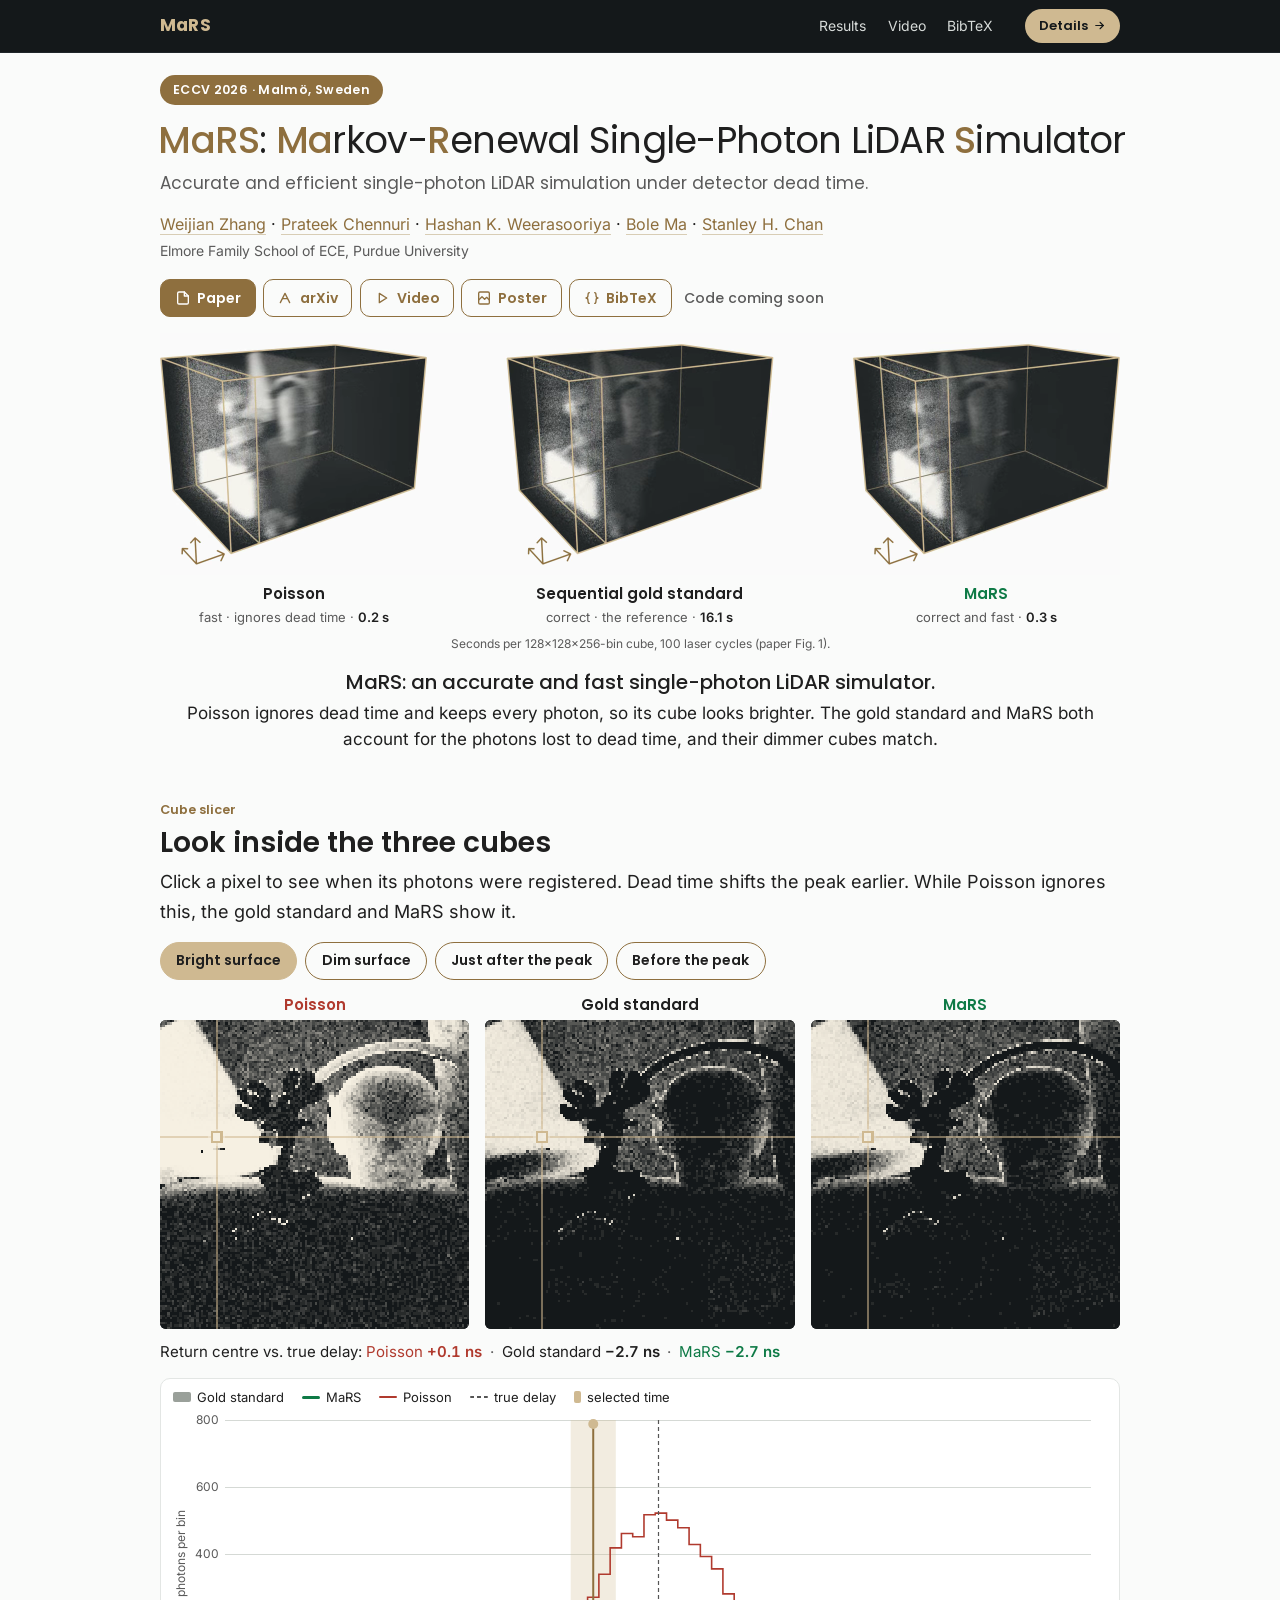
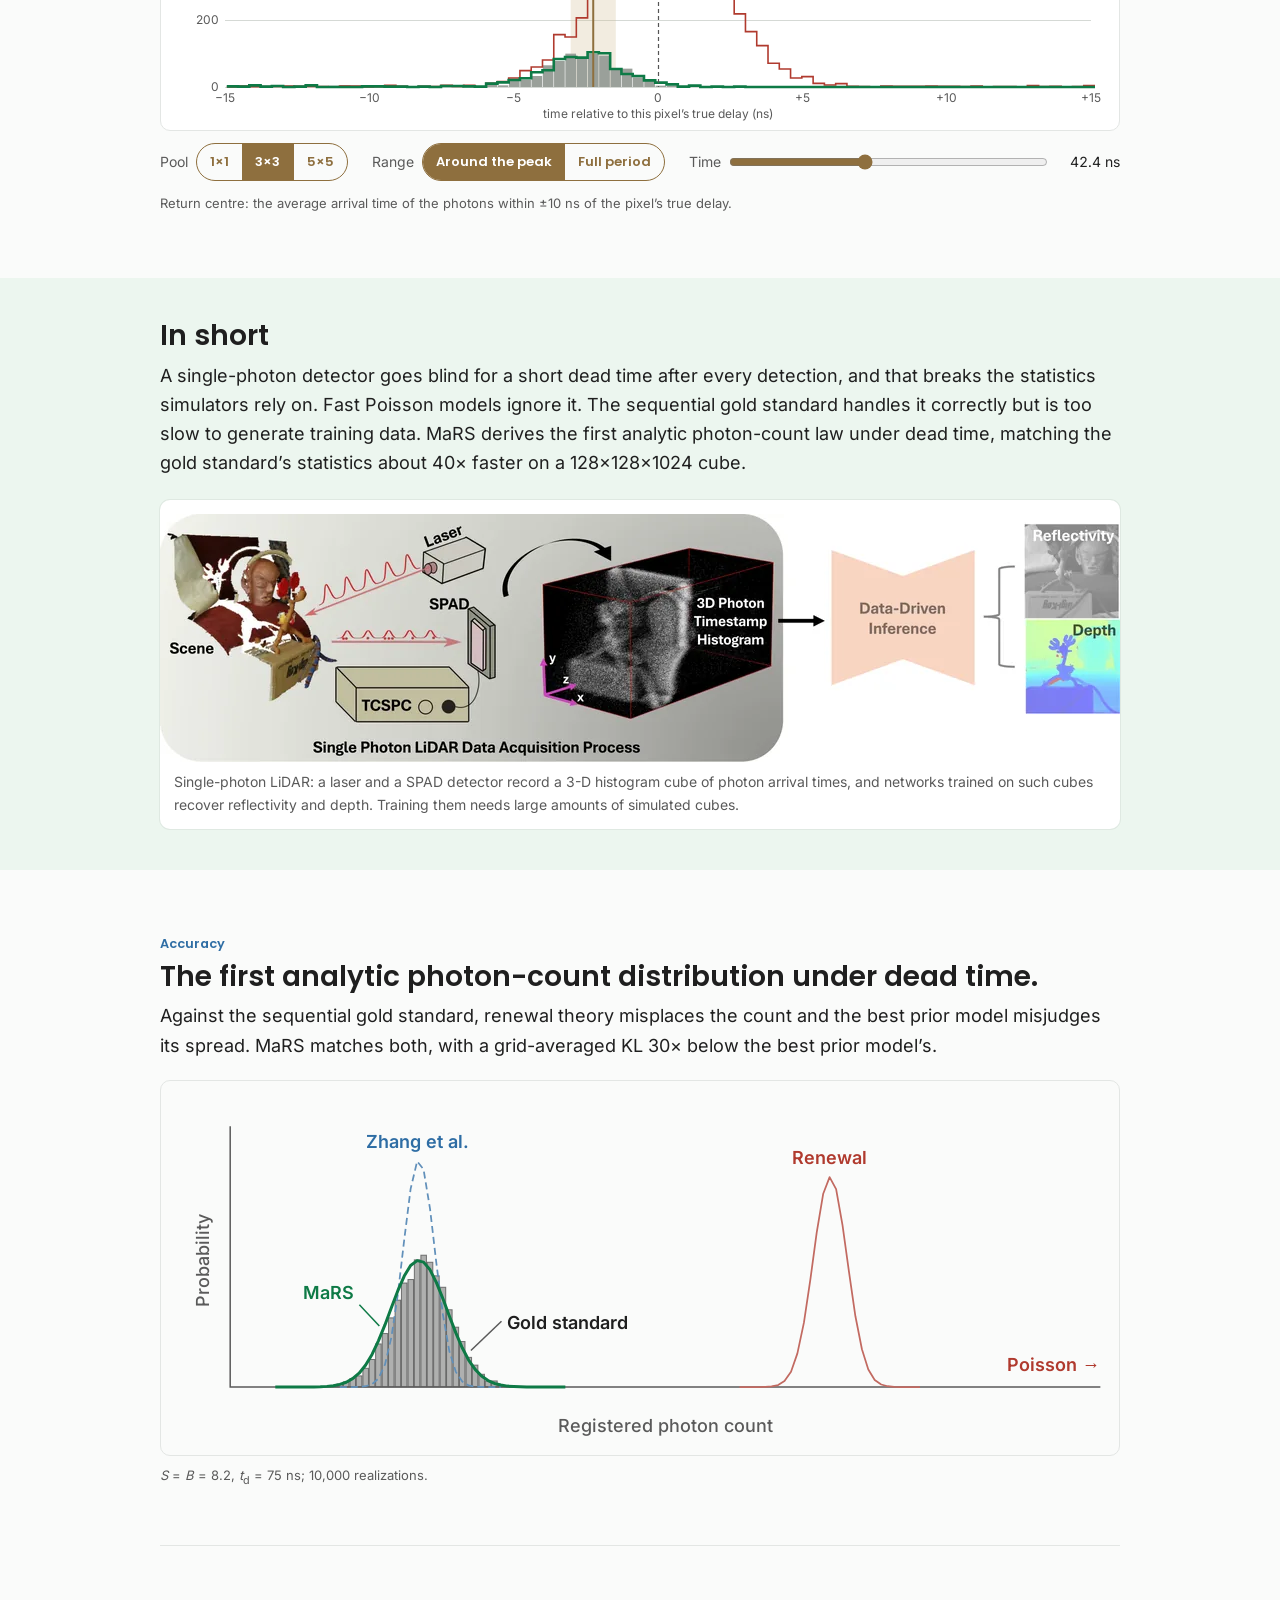
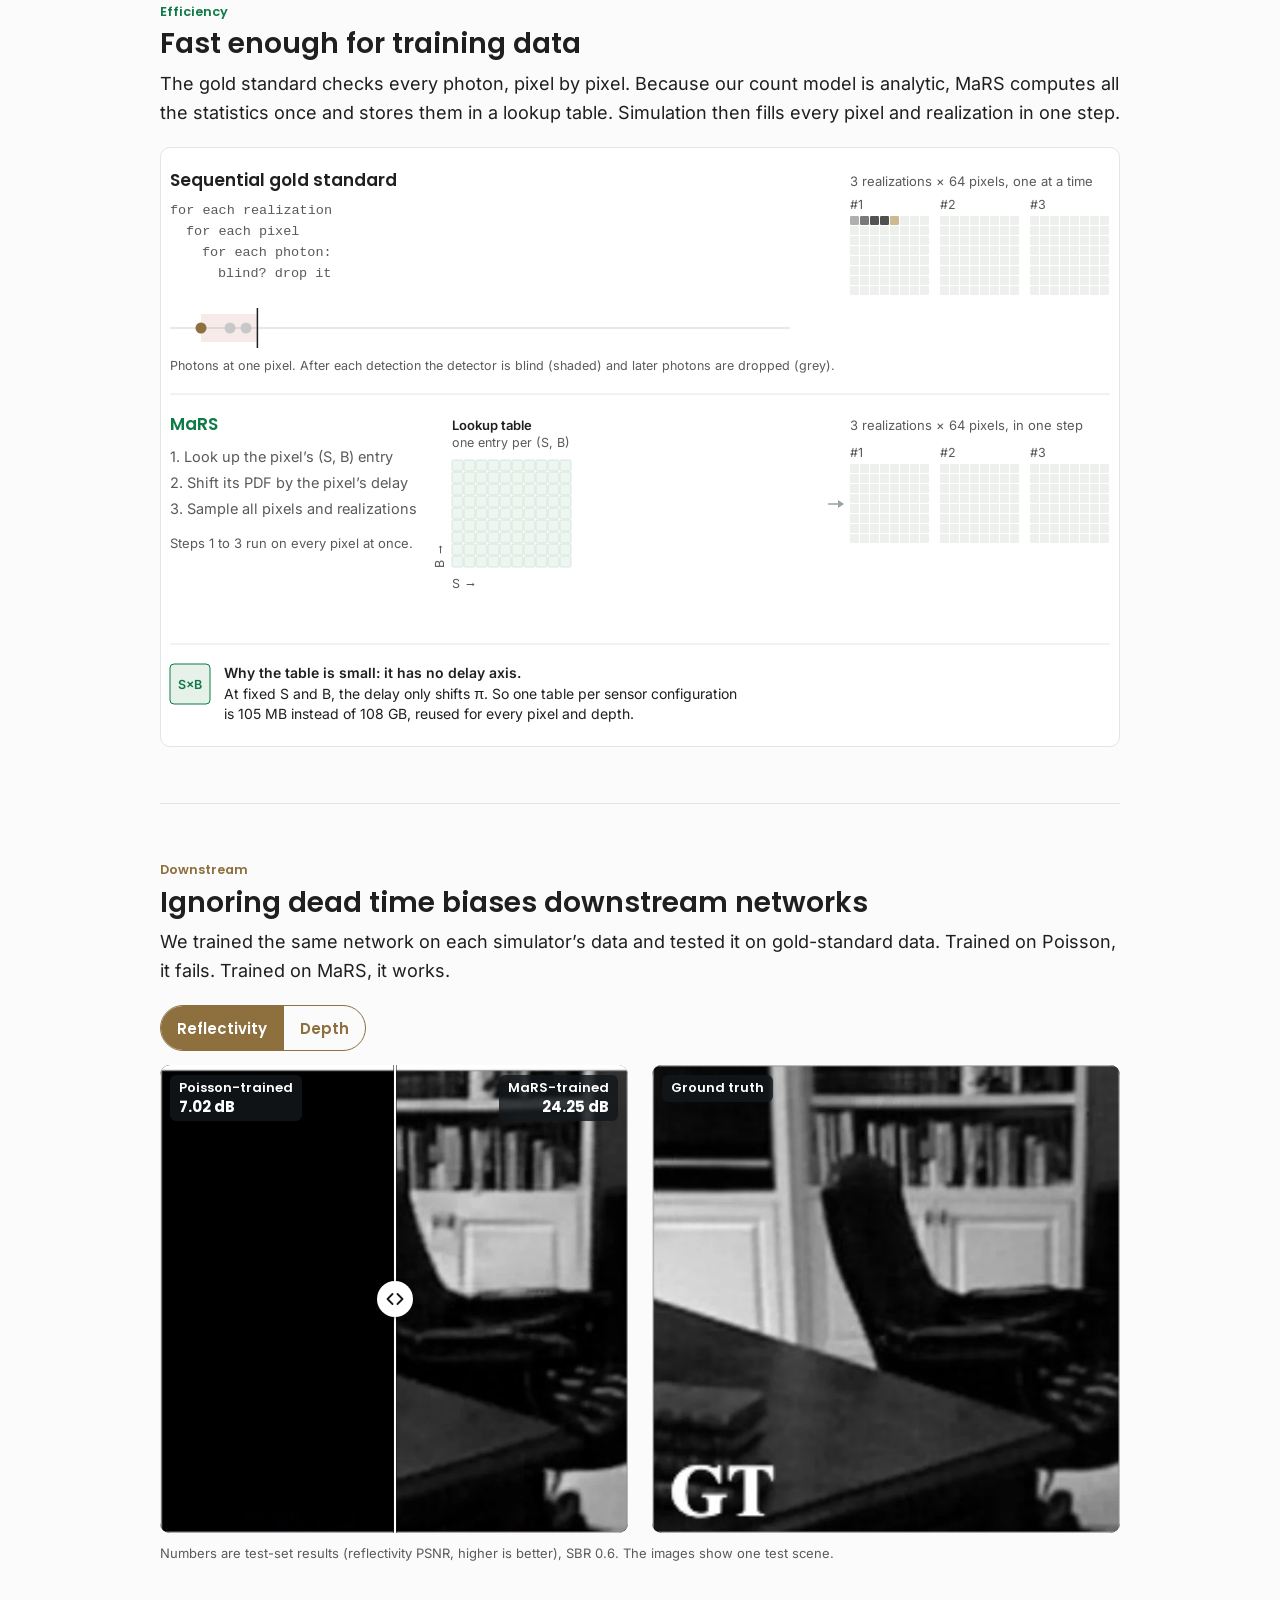
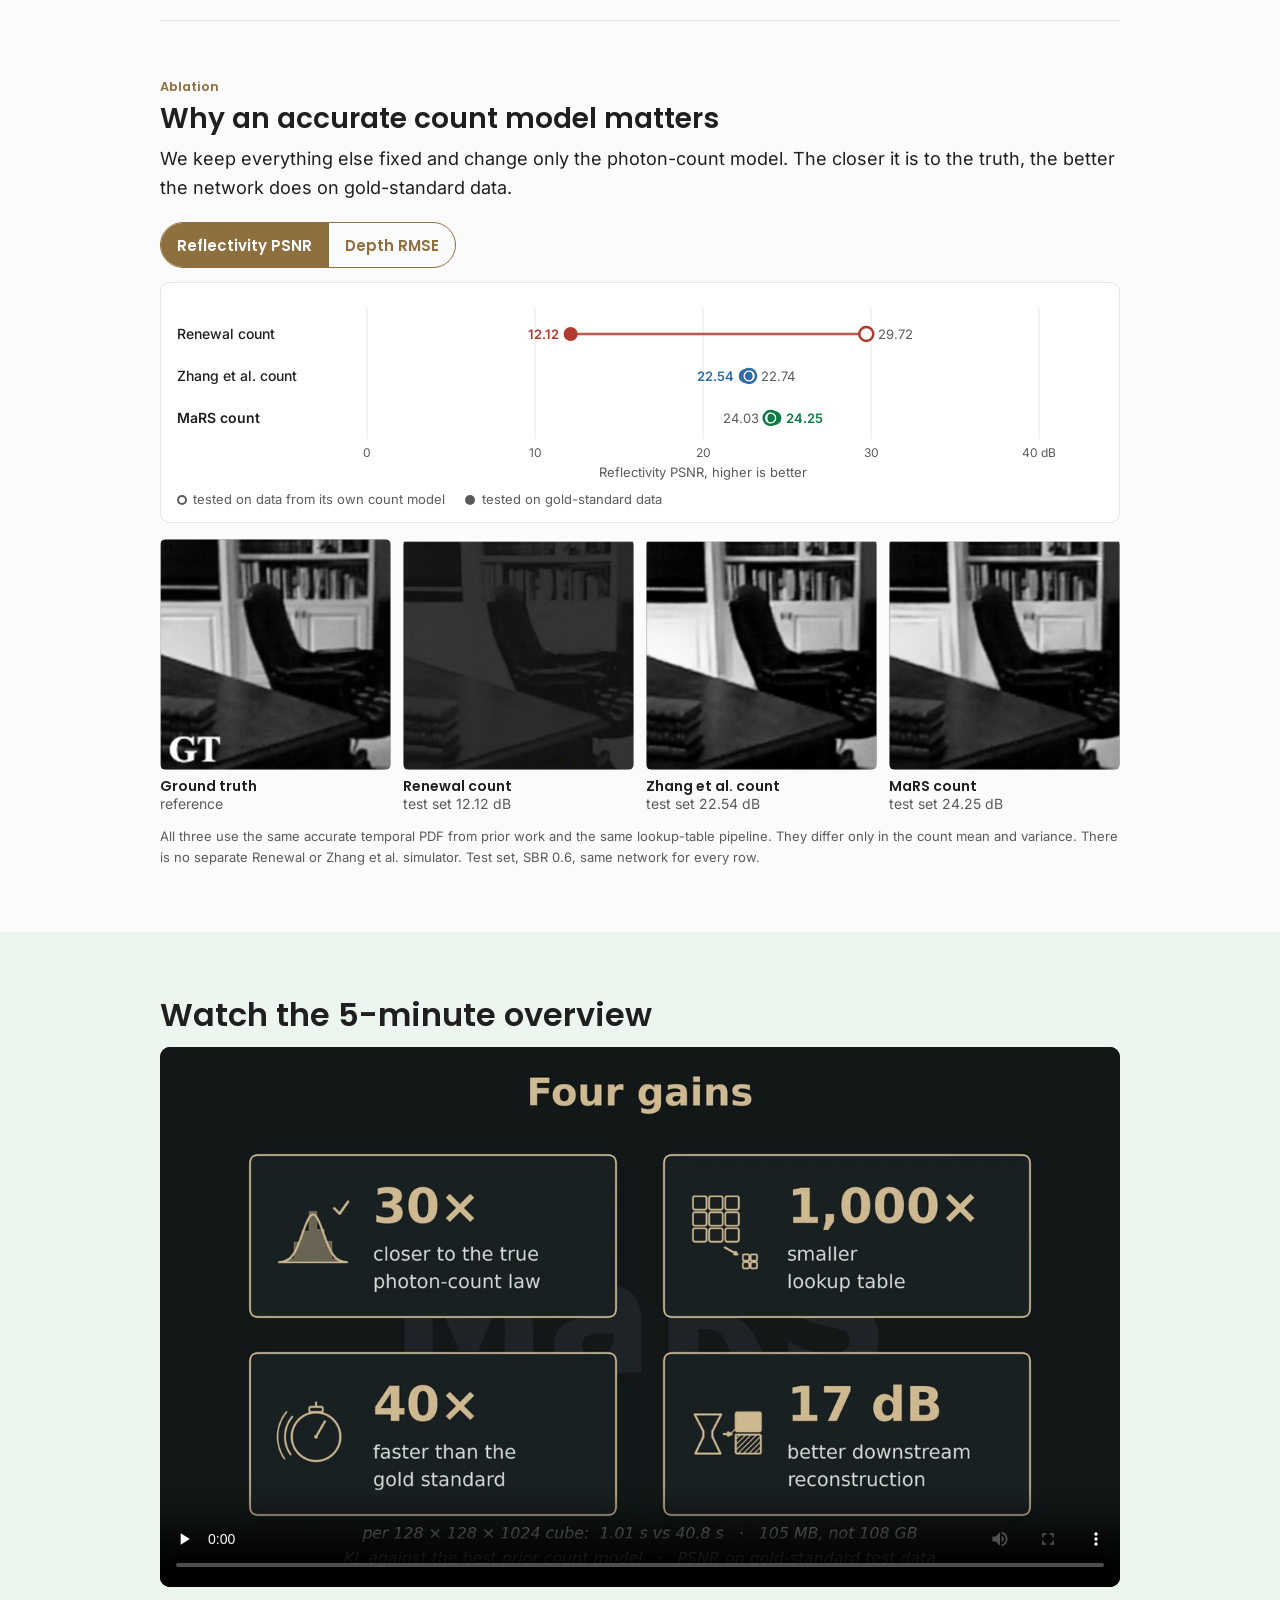
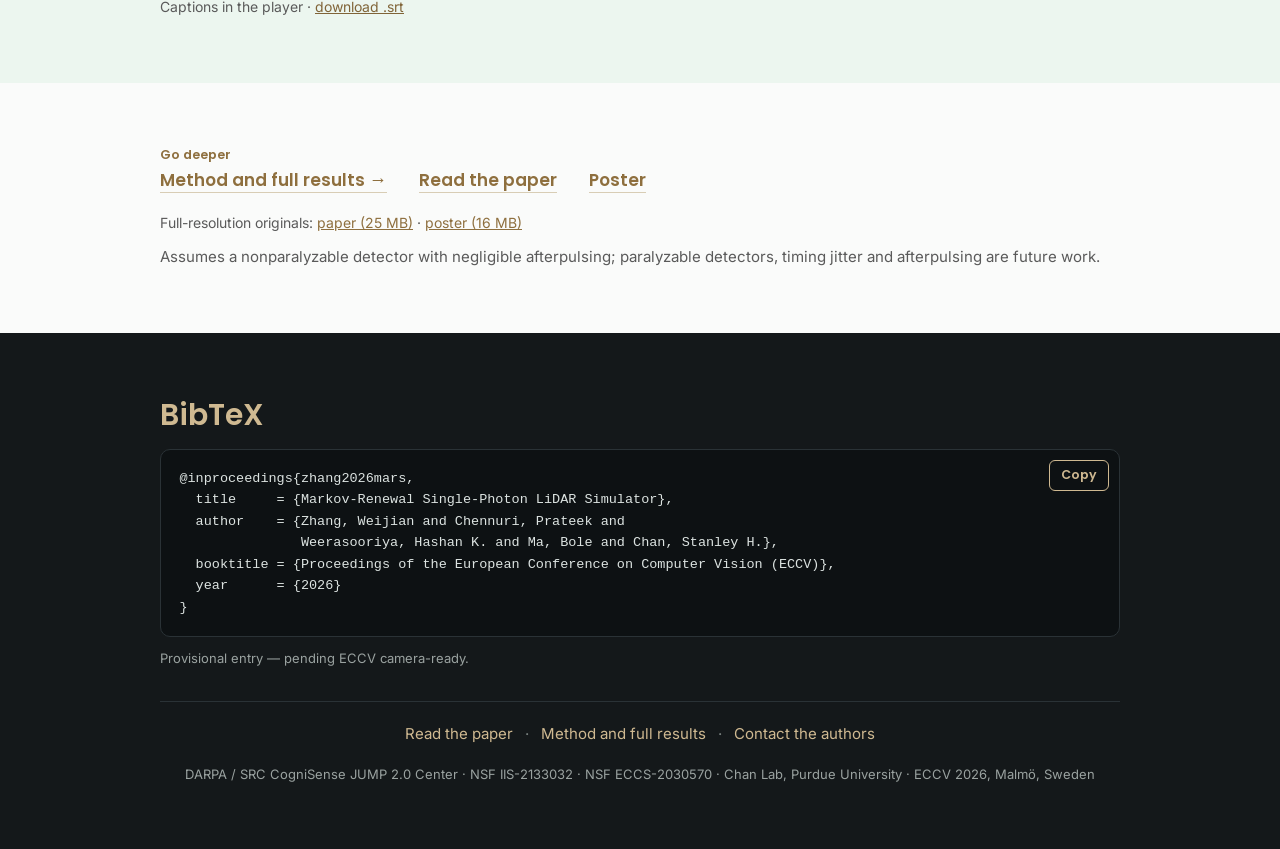
==== index.html @ e51ee771 "Stage v2.2-P: the phone pass on / (T1, T2, T4-T7) At <= 600 px, scoped to body.mars-home (so /detail" ====
<!DOCTYPE html>
<html lang="en">
<head>
<meta charset="utf-8">
<meta name="viewport" content="width=device-width, initial-scale=1">

<!-- OLD ANCHORS — added stage 07 (v2). The seven technical bands moved to
     /details/; a link or bookmark to /#theory (and so on) must still land on
     that band. This is the FIRST script on the page, ahead of the stylesheets,
     so a redirect happens before anything renders. Tiny, no dependencies. -->
<script src="js/mars-redirect.js"></script>

<title>MaRS — Markov-Renewal Single-Photon LiDAR Simulator</title>
<meta name="description" content="MaRS gives the first analytic photon-count distribution under detector dead time — matching the sequential gold standard about 40× faster for a 128×128×1024 cube, and making physically faithful single-photon LiDAR training data practical. ECCV 2026.">
<link rel="canonical" href="https://mars-splidar.github.io/">

<!-- Inline SVG favicon. Declared so the browser never falls back to
     requesting /favicon.ico, which does not exist and 404s in production.
     A data URI keeps it off the network entirely. Ink ground, gold M —
     the nav wordmark at 32 px. Stage 1.5. -->
<link rel="icon" href='data:image/svg+xml,<svg xmlns="http://www.w3.org/2000/svg" viewBox="0 0 32 32"><rect width="32" height="32" rx="7" fill="%2314181A"/><path d="M7 24V8h4l5 9 5-9h4v16h-4v-9l-5 9-5-9v9z" fill="%23CFB991"/></svg>'>

<!-- Open Graph / Twitter card. Since stage 10b the image is built by
     tools/build_og_card.py from the teaser's own frame 0: title, ECCV 2026, the
     three cubes and their names, and NO timing or speed number — v1's card
     burned in 0.2 / 16.1 / 0.3 s beside this description's "40x ... 128x128x1024",
     two different experiments. "?v=3" (v2.1-D: rebuilt from the re-cut teaser's
     frame 0) makes crawlers re-fetch the new card; the
     file keeps its name so old shares never 404. -->
<meta property="og:type" content="website">
<meta property="og:site_name" content="MaRS">
<meta property="og:url" content="https://mars-splidar.github.io/">
<meta property="og:title" content="MaRS — Markov-Renewal Single-Photon LiDAR Simulator">
<meta property="og:description" content="The first analytic photon-count distribution under detector dead time. Matches the sequential gold standard, 40× faster for a 128×128×1024 cube. ECCV 2026.">
<meta property="og:image" content="https://mars-splidar.github.io/assets/img/og_card.png?v=3">
<meta property="og:image:width" content="1200">
<meta property="og:image:height" content="630">
<meta property="og:image:alt" content="Three simulated photon-count histogram cubes of the same scene, side by side: Poisson (fast, ignores dead time), the sequential gold standard (correct, the reference) and MaRS (correct and fast). The gold-standard and MaRS cubes look alike; the Poisson cube does not.">
<meta name="twitter:card" content="summary_large_image">
<meta name="twitter:title" content="MaRS — Markov-Renewal Single-Photon LiDAR Simulator">
<meta name="twitter:description" content="The first analytic photon-count distribution under detector dead time. Matches the sequential gold standard, 40× faster for a 128×128×1024 cube. ECCV 2026.">
<meta name="twitter:image" content="https://mars-splidar.github.io/assets/img/og_card.png?v=3">
<meta name="twitter:image:alt" content="Three simulated photon-count histogram cubes of the same scene, side by side: Poisson (fast, ignores dead time), the sequential gold standard (correct, the reference) and MaRS (correct and fast). The gold-standard and MaRS cubes look alike; the Poisson cube does not.">

<!-- Google Scholar. citation_pdf_url points at the WEB copy of the paper, the
     same file the hero's Paper button serves; the full-resolution original is
     a secondary link and is deliberately not advertised to crawlers. Added in
     stage 1.5, when paper/main.pdf arrived. -->
<meta name="citation_title" content="Markov-Renewal Single-Photon LiDAR Simulator">
<meta name="citation_author" content="Zhang, Weijian">
<meta name="citation_author" content="Chennuri, Prateek">
<meta name="citation_author" content="Weerasooriya, Hashan K.">
<meta name="citation_author" content="Ma, Bole">
<meta name="citation_author" content="Chan, Stanley H.">
<meta name="citation_conference_title" content="European Conference on Computer Vision (ECCV)">
<meta name="citation_publication_date" content="2026">
<meta name="citation_language" content="en">
<meta name="citation_pdf_url" content="https://mars-splidar.github.io/assets/docs/mars_paper.pdf">
<!-- citation_arxiv_id — added stage 06, when E4 resolved. Verified against
     arxiv.org/abs/2512.04924: title and all five authors match. -->
<meta name="citation_arxiv_id" content="2512.04924">

<!-- Webfonts are self-hosted (stage 10b; @font-face in css/mars.css). Preload
     only what this page's FIRST SCREEN renders — the hero uses all four Poppins weights and Inter. crossorigin is
     required: fonts are fetched in CORS mode even from our own origin. -->
<link rel="preload" href="assets/fonts/poppins-400-latin.woff2" as="font" type="font/woff2" crossorigin>
<link rel="preload" href="assets/fonts/poppins-500-latin.woff2" as="font" type="font/woff2" crossorigin>
<link rel="preload" href="assets/fonts/poppins-600-latin.woff2" as="font" type="font/woff2" crossorigin>
<link rel="preload" href="assets/fonts/poppins-700-latin.woff2" as="font" type="font/woff2" crossorigin>
<link rel="preload" href="assets/fonts/inter-latin.woff2" as="font" type="font/woff2" crossorigin>
<link rel="stylesheet" href="css/mars.css">

<script type="application/ld+json">
{
  "@context": "https://schema.org",
  "@type": "ScholarlyArticle",
  "headline": "Markov-Renewal Single-Photon LiDAR Simulator",
  "name": "Markov-Renewal Single-Photon LiDAR Simulator",
  "alternateName": "MaRS",
  "inLanguage": "en",
  "datePublished": "2026",
  "url": "https://mars-splidar.github.io/",
  "sameAs": "https://arxiv.org/abs/2512.04924",
  "identifier": {
    "@type": "PropertyValue",
    "propertyID": "arXiv",
    "value": "arXiv:2512.04924",
    "url": "https://arxiv.org/abs/2512.04924"
  },
  "image": "https://mars-splidar.github.io/assets/img/og_card.png",
  "abstract": "MaRS models single-photon detector registration as a Markov-renewal process, giving the first analytic photon-count distribution under dead time, with closed-form mean and variance and a delay-invariance theorem that removes depth from the lookup table.",
  "keywords": ["Single-Photon LiDAR", "Dead Time", "Markov-Renewal Process", "Physics-Based Simulator"],
  "publication": {
    "@type": "PublicationEvent",
    "name": "European Conference on Computer Vision (ECCV) 2026",
    "location": "Malmö, Sweden",
    "startDate": "2026-09-08",
    "endDate": "2026-09-12"
  },
  "author": [
    { "@type": "Person", "name": "Weijian Zhang",
      "identifier": "https://orcid.org/0009-0001-8142-3421",
      "affiliation": { "@type": "Organization", "name": "Elmore Family School of Electrical and Computer Engineering, Purdue University" } },
    { "@type": "Person", "name": "Prateek Chennuri",
      "identifier": "https://orcid.org/0009-0006-6257-962X",
      "affiliation": { "@type": "Organization", "name": "Elmore Family School of Electrical and Computer Engineering, Purdue University" } },
    { "@type": "Person", "name": "Hashan K. Weerasooriya",
      "identifier": "https://orcid.org/0000-0002-0143-9547",
      "affiliation": { "@type": "Organization", "name": "Elmore Family School of Electrical and Computer Engineering, Purdue University" } },
    { "@type": "Person", "name": "Bole Ma",
      "identifier": "https://orcid.org/0009-0007-0417-3979",
      "affiliation": { "@type": "Organization", "name": "Elmore Family School of Electrical and Computer Engineering, Purdue University" } },
    { "@type": "Person", "name": "Stanley H. Chan",
      "identifier": "https://orcid.org/0000-0001-5876-2073",
      "affiliation": { "@type": "Organization", "name": "Elmore Family School of Electrical and Computer Engineering, Purdue University" } }
  ],
  "funder": [
    { "@type": "Organization", "name": "DARPA / SRC CogniSense JUMP 2.0 Center" },
    { "@type": "Organization", "name": "National Science Foundation", "identifier": "IIS-2133032" },
    { "@type": "Organization", "name": "National Science Foundation", "identifier": "ECCS-2030570" }
  ]
}
</script>

<script src="js/site.config.js"></script>
<!-- js/mars-sections.js (the stub gate) is NOT loaded on this page since
     stage 07: every gate-able band moved to /details/, which loads it. -->
</head>
<body class="mars-home">

<a class="mars-skip" href="#main">Skip to content</a>

<!-- ======================================================================
     STICKY NAV — INK USE 1 OF 2 on this page. v2 (guide 0.3): three in-page
     anchors and the gold pill to /details/, in the place `Demo lab ↗`
     occupied in v1. /demos/ is unlinked from every public page (guide 0.2).
     ====================================================================== -->
<nav class="mars-nav" aria-label="Section navigation">
  <div class="mars-nav__inner">
    <a class="mars-nav__brand" href="#top">MaRS</a>

    <button class="mars-nav__burger" type="button"
            aria-expanded="false" aria-controls="mars-nav-links"
            aria-label="Toggle section menu">
      <svg class="mars-ico" width="16" height="16" viewBox="0 0 24 24" fill="none" stroke="currentColor" stroke-width="2" stroke-linecap="round" stroke-linejoin="round" aria-hidden="true" focusable="false"><path d="M4 6l16 0"/><path d="M4 12l16 0"/><path d="M4 18l16 0"/></svg>
    </button>

    <div class="mars-nav__links" id="mars-nav-links">
      <ul class="mars-nav__scroll">
        <li><a class="mars-nav__link" href="#results">Results</a></li>
        <li><a class="mars-nav__link" href="#video">Video</a></li>
        <li><a class="mars-nav__link" href="#bibtex">BibTeX</a></li>
        <li aria-hidden="true"><span class="mars-nav__divider"></span></li>
      </ul>
      <a class="mars-nav__pill" href="details/">Details
        <svg class="mars-ico" width="16" height="16" viewBox="0 0 24 24" fill="none" stroke="currentColor" stroke-width="2" stroke-linecap="round" stroke-linejoin="round" aria-hidden="true" focusable="false"><path d="M5 12l14 0"/><path d="M13 18l6 -6"/><path d="M13 6l6 6"/></svg></a>
    </div>
  </div>
</nav>

<main id="main">
<span id="top"></span>

<!-- ======================================================================
     HERO (guide 0.3 ①, "Compact" since v2.2-A, guide 0.7) — light PAPER.
     Title rules unchanged from v1 (guide 4.2 + stage 06's F3: the <h1> is
     visually hidden, never display:none'd, at 600 px and below, where the
     two-line title shows — v2.1-D; it was 467 px). v2.2-A tightens the
     spacing and shrinks the buttons so the teaser and its label row sit on
     the first 1280 x 800 screen, and moves Fig. 1 down into In short.
     ====================================================================== -->
<section class="mars-band" aria-labelledby="hero-title">
  <div class="mars-band__inner mars-hero__inner">
    <p class="mars-badge">ECCV 2026 · Malmö, Sweden</p>

    <!-- THE TITLE MARKUP IS EXACT.  `MaRS` = **Ma**rkov-**R**enewal
         **S**imulator, so the highlighted S is the S of *Simulator* — NOT the
         S of *Single-Photon*.  Same font size throughout; the contrast comes
         from colour and weight only.  GAP_REPORT.md #20. -->
    <h1 class="mars-hero__title" id="hero-title">
      <span class="mars-hl">MaRS</span>:
      <span class="mars-hl">Ma</span>rkov-<span class="mars-hl">R</span>enewal
      Single-Photon LiDAR <span class="mars-hl">S</span>imulator
    </h1>

    <!-- The narrow-screen title (v2.1-D; author, 2026-10-26): TWO LINES OF ONE
         SIZE, split after the acronym phrase, with the same gold highlights as
         the <h1> (the S is Simulator's). The longer second line fills the
         column; the first is left-aligned. Shown at 600 px and below, where the
         one-line title would fall under ~22 px; aria-hidden, because the <h1>
         above stays in the accessibility tree (visually hidden, stage 06 F3). -->
    <p class="mars-hero__title--narrow" aria-hidden="true">
      <span class="mars-hero__line1"><span class="mars-hl">MaRS</span>: <span class="mars-hl">Ma</span>rkov-<span class="mars-hl">R</span>enewal</span>
      <span class="mars-hero__line2">Single-Photon LiDAR <span class="mars-hl">S</span>imulator</span>
    </p>

    <p class="mars-hero__subhead">Accurate and efficient single-photon LiDAR simulation under detector dead time.</p>

    <p class="mars-hero__authors">
      <a href="https://orcid.org/0009-0001-8142-3421" target="_blank" rel="noopener">Weijian Zhang</a> ·
      <a href="https://orcid.org/0009-0006-6257-962X" target="_blank" rel="noopener">Prateek Chennuri</a> ·
      <a href="https://orcid.org/0000-0002-0143-9547" target="_blank" rel="noopener">Hashan K. Weerasooriya</a> ·
      <a href="https://orcid.org/0009-0007-0417-3979" target="_blank" rel="noopener">Bole Ma</a> ·
      <a href="https://orcid.org/0000-0001-5876-2073" target="_blank" rel="noopener">Stanley H. Chan</a>
    </p>
    <p class="mars-hero__affil">Elmore Family School of ECE, Purdue University</p>

    <!-- Built by js/mars-nav.js from window.MARS_CONFIG, each button with a
         16 px icon (v2.2-A). A null URL renders no link at all: plain grey
         text "<Label> coming soon" after the buttons (today: Code). Since v2
         the Video button is an in-page jump to #video, not a lightbox. The
         "Full-resolution originals" line moved to Go deeper in v2.2-A. -->
    <ul class="mars-hero__buttons" id="mars-hero-buttons"></ul>

    <!-- ==================================================================
         THE TEASER SLOT — Demo 1 (guide 0.3 ①, contract WEBSITE_BUILD_STATUS
         3.7, as changed by stage 09b and v2.1). Full content width, 1920 x 484
         since v2.1-D: v2.1-B's re-cut, cropped to the cubes on all four sides
         (the side gutters too, so the cube edges are the column edges) and
         slowed to 10 ns/s through the object; 11.07 s loop.
         Stage 08's anim_hero_cubes, landed by stage 09: three real cubes of one scene — Poisson, the
         sequential gold standard and MaRS — each from its own simulator,
         under one shared render, with a time slab sweeping the bins.

         THE POSTER IS THE LCP AND THE SAFE FAILURE MODE. The <img> is the
         animation's own frame 0 (anim_hero_cubes.jpg): eager,
         fetchpriority="high", never lazy. Stage 09b adds the 960 copy's own
         frame 0 to srcset: a phone at DPR <= 2 takes the 34 KB poster instead
         of the 121 KB one (poster paint ~0.84 s vs ~1.63 s at 1.6 Mbps,
         measured); a DPR-3 phone still takes the 1920 one. The video sits on top at opacity 0
         and is shown by js/mars-main.js only once it has OBSERVED a frame
         (`playing`), so a missing or failed file leaves the poster — the same
         three cubes — on screen, never a blank box. Because poster and video
         share frame 0 the swap is invisible, and the HTML label row shows
         from first paint.

         PHONES get anim_hero_cubes_960.* (stage 09b): the same cropped
         frames downscaled to 960 x 242 (v2.1-D; was 960 x 224). The FULL-size sources come first,
         gated by media="(min-width: 601px)"; at 600 px and below a browser
         skips them and takes the 960 copy. ORDER MATTERS: a browser that
         ignores `media` on <source> takes the first source it can play, so
         with this order its fallback is the full-size file (more bytes,
         never a softer picture). Listing the 960 copy first under
         max-width would make such a browser show the phone copy everywhere.

         NOTHING IS FETCHED BY MARKUP: preload="none" and no `autoplay`
         attribute. mars-main.js raises preload and calls play() itself, and never does
         under prefers-reduced-motion or Save-Data, which therefore fetch
         zero video bytes (stage 07 measured readyState 4 under reduce with
         preload="auto"). It is deliberately NOT a `.mars-media` slot:
         mars-media.js marks `.has-media` by declaration, which turns a 404
         into a blank box (stage 06, section 9).
         ================================================================== -->
    <figure class="mars-teaser" id="mars-teaser" data-teaser-state="poster"
            data-media-slot="teaser">
      <div class="mars-teaser__frame">
        <img class="mars-teaser__poster" src="assets/media/anim_hero_cubes.jpg"
             srcset="assets/media/anim_hero_cubes_960.jpg 960w,
                     assets/media/anim_hero_cubes.jpg 1920w"
             sizes="(max-width: 992px) calc(100vw - 32px), 960px"
             width="1920" height="484" fetchpriority="high" decoding="async"
             alt="Three simulated photon-count histogram cubes of the same scene, side by side: the Poisson simulator, the sequential gold standard and MaRS. The gold-standard and MaRS cubes look alike; the Poisson cube, which ignores dead time, does not.">
        <video class="mars-teaser__video" muted loop playsinline
               preload="none" width="1920" height="484" aria-hidden="true"
               tabindex="-1" disablepictureinpicture>
          <source src="assets/media/anim_hero_cubes.webm" type="video/webm"
                  media="(min-width: 601px)">
          <source src="assets/media/anim_hero_cubes.mp4" type="video/mp4"
                  media="(min-width: 601px)">
          <source src="assets/media/anim_hero_cubes_960.webm" type="video/webm">
          <source src="assets/media/anim_hero_cubes_960.mp4" type="video/mp4">
        </video>
      </div>

      <!-- The label row is HTML, never burned in (decision P5), so it stays
           legible on a phone and a screen reader reads it. Visible from
           first paint since stage 09: the poster under it is the same three
           cubes, in the same order.
           THE WORKLOAD LINE (Q17): the paper's Fig. 1 caption gives the three
           timings and NO workload, and nothing else in paper/ states one.
           Stage 08 (WEBSITE_BUILD_STATUS 5, Q17/Q18) recovered it from the
           paper's own Fig. 1 data files, which store the timings
           (0.2024 / 16.0622 / 0.3002 s): one 128 x 128 x 256-bin cube,
           N = 100 cycles, t_d 75 ns, B = 0.5, one realization. The line
           names the cube and the cycles; the dead time is named once on `/`,
           in Demo 2's caption, as the 75 ns simulation grid (#4). No machine
           is named: the files do not record one, so the 9700X is NOT this
           run's. 16.1 / 0.3 = 54x on this small cube — never set beside the
           40x as one claim. Since v2.2-A the line no longer says "not the 40x
           benchmark": with the gains strip gone, the only 40x on `/` is in In
           short, three bands down, with its own 128x128x1024 workload.
           PHONES (v2.2-P, the approved phone mock): name + time only. The
           descriptors sit in span.mars-teaser__desc, VISUALLY hidden at
           <= 600 px (css/mars.css), so screen readers still read them and
           tools/page_budget.py still counts them; no word changed. -->
      <div class="mars-teaser__labels" id="mars-teaser-labels">
        <dl class="mars-teaser__cols">
          <div class="mars-teaser__col">
            <dt>Poisson</dt>
            <dd><span class="mars-teaser__desc">fast · ignores dead time · </span><strong>0.2 s</strong></dd>
          </div>
          <div class="mars-teaser__col">
            <dt>Sequential gold standard</dt>
            <dd><span class="mars-teaser__desc">correct · the reference · </span><strong>16.1 s</strong></dd>
          </div>
          <div class="mars-teaser__col is-ours">
            <dt>MaRS</dt>
            <dd><span class="mars-teaser__desc">correct and fast · </span><strong>0.3 s</strong></dd>
          </div>
        </dl>
        <p class="mars-teaser__workload">Seconds per 128&times;128&times;256-bin cube, 100 laser cycles (paper Fig. 1).</p>
      </div>

      <!-- Tagline and guiding sentence, verbatim from guide 0.7 (v2.2-A). The
           teaser's one message is HOW MANY photons; the slicer below carries
           WHEN. "Their dimmer cubes match", never "the same photons": the
           cubes are independent realizations (3.7 honesty rule 2). Inside the
           figcaption so the figure keeps one caption; regular weight. -->
      <figcaption class="mars-teaser__tagline">MaRS: an accurate and fast single-photon LiDAR simulator.
        <span class="mars-teaser__guide">Poisson ignores dead time and keeps every photon, so its cube looks brighter. The gold standard and MaRS both account for the photons lost to dead time, and their dimmer cubes match.</span></figcaption>
    </figure>
  </div>
</section>

<!-- ======================================================================
     CUBE SLICER (stage v2.1-C; guide 0.6 items 3 and 5) — PAPER, directly
     under the hero's teaser, in its OWN band: v2.1-D's teaser landing
     changes only #mars-teaser's height attributes and cannot move this
     markup. Its one message is WHEN photons arrive; the teaser above
     carries HOW MANY.

     DATA: the same three Fig. 1 cubes as the teaser (one realization per
     simulator, independent), exported by tools/build_slicer_data.py to
     assets/data/slicer/ — never edit those files, re-run the script.
     HONESTY: one brightness mapping for all three images, fixed from the
     gold-standard cube (meta.json "brightness"); the chart plots raw counts
     on one shared axis, with no normalise control; the presets are picked
     by a data rule, not by eye (the script's docstring).

     LOADING: nothing here is fetched by markup. js/mars-main.js promotes the
     four placeholder images (data-src / data-srcset: a still of the default,
     bright-surface state, tools/build_slicer_placeholder.py) once the reader
     scrolls within 1500 px, and fetches js/mars-slicer.js + the data within
     600 px, or as soon as the block is on screen, or on the first touch,
     click or focus inside it. Save-Data / prefers-reduced-data: the
     placeholder only, and a button. Every box is reserved by CSS
     aspect-ratio, so the swap shifts nothing.

     WORD BUDGET (WEBSITE_BUILD_STATUS 3.7, v2.1 amendment): the eyebrow,
     title, guiding sentence, the three image names (a label row, like the
     teaser's), readout and footnote are prose and counted (420/420 with
     them at v2.1-C; the page is 458/520 at v2.2-A); control labels, the legend and the status line sit in .mars-ui
     and are reported separately by tools/page_budget.py.
     The guiding text is guide 0.7's three-sentence wording, verbatim
     (v2.2-A; it was guide 0.6 item 3's two sentences), so this is not an
     article.mars-demo (whose gate wants exactly one sentence);
     page_budget.py checks the slicer on its own. The eyebrow is the
     approved mock's sentence-case "Cube slicer" (v2.2-A).
     ====================================================================== -->
<section class="mars-band mars-slicer-band" id="slicer" aria-labelledby="slicer-title">
  <div class="mars-band__inner">
    <p class="mars-eyebrow is-neutral">Cube slicer</p>
    <h2 class="mars-demo__title" id="slicer-title">Look inside the three cubes</h2>
    <p class="mars-demo__sentence mars-slicer__guide">Click a pixel to see when its photons were registered. Dead time shifts the peak earlier. While Poisson ignores this, the gold standard and MaRS show it.</p>

    <figure class="mars-slicer" id="mars-slicer" data-media-slot="slicer"
            data-slicer-state="idle" data-slicer-base="assets/data/slicer/">
      <div class="mars-ui mars-slicer__presets" role="group" aria-label="Presets">
        <button type="button" class="mars-slicer__chip" data-preset="bright"
                aria-pressed="true">Bright surface</button>
        <button type="button" class="mars-slicer__chip" data-preset="dim"
                aria-pressed="false">Dim surface</button>
        <button type="button" class="mars-slicer__chip" data-preset="shadow"
                aria-pressed="false">Just after the peak</button>
        <button type="button" class="mars-slicer__chip" data-preset="before"
                aria-pressed="false">Before the peak</button>
      </div>

      <div class="mars-slicer__stage">
        <!-- Same left-to-right order as the teaser: Poisson · gold standard ·
             MaRS. Each canvas is 128 x 128 device pixels, scaled nearest-
             neighbour; the placeholder <img> under it is that canvas's own
             pixels in the default state, so the swap is invisible. -->
        <div class="mars-slicer__trio">
          <div class="mars-slicer__cell is-poisson">
            <p class="mars-slicer__name">Poisson</p>
            <div class="mars-slicer__img">
              <img class="mars-slicer__ph" width="128" height="128" alt=""
                   decoding="async" data-src="assets/img/slicer_ph_poisson.webp">
              <noscript><img class="mars-slicer__ph" width="128" height="128"
                   src="assets/img/slicer_ph_poisson.webp" alt="Poisson time slice, bright-surface view."></noscript>
              <canvas class="mars-slicer__cv" width="128" height="128" tabindex="0"
                      role="img" data-cube="poisson"
                      aria-label="Poisson time slice; arrow keys move the selected pixel."></canvas>
            </div>
          </div>
          <div class="mars-slicer__cell is-gold">
            <p class="mars-slicer__name">Gold standard</p>
            <div class="mars-slicer__img">
              <img class="mars-slicer__ph" width="128" height="128" alt=""
                   decoding="async" data-src="assets/img/slicer_ph_gold.webp">
              <noscript><img class="mars-slicer__ph" width="128" height="128"
                   src="assets/img/slicer_ph_gold.webp" alt="Gold-standard time slice, bright-surface view."></noscript>
              <canvas class="mars-slicer__cv" width="128" height="128" tabindex="0"
                      role="img" data-cube="gold"
                      aria-label="Gold-standard time slice; arrow keys move the selected pixel."></canvas>
            </div>
          </div>
          <div class="mars-slicer__cell is-mars">
            <p class="mars-slicer__name">MaRS</p>
            <div class="mars-slicer__img">
              <img class="mars-slicer__ph" width="128" height="128" alt=""
                   decoding="async" data-src="assets/img/slicer_ph_mars.webp">
              <noscript><img class="mars-slicer__ph" width="128" height="128"
                   src="assets/img/slicer_ph_mars.webp" alt="MaRS time slice, bright-surface view."></noscript>
              <canvas class="mars-slicer__cv" width="128" height="128" tabindex="0"
                      role="img" data-cube="mars"
                      aria-label="MaRS time slice; arrow keys move the selected pixel."></canvas>
            </div>
          </div>
        </div>

        <!-- THE READOUT — the return centre of each simulator, for the
             selected pixel and pooling. The static text is the default state
             (bright preset, 3 x 3), spliced in by tools/build_slicer_data.py
             from the data; its --check fails if it drifts. js/mars-slicer.js
             rewrites it with the same structure, throttled for the live
             region. -->
        <p class="mars-slicer__readout" aria-live="polite">
          <!-- slicer_readout:start -->
          <span class="mars-slicer__ro-lead">Return centre vs. true delay:</span> <span class="is-poisson">Poisson <b>+0.1&nbsp;ns</b></span> <span class="sep" aria-hidden="true">·</span> <span class="is-gold">Gold standard <b>&minus;2.7&nbsp;ns</b></span> <span class="sep" aria-hidden="true">·</span> <span class="is-mars">MaRS <b>&minus;2.7&nbsp;ns</b></span>
          <!-- slicer_readout:end -->
        </p>

        <div class="mars-slicer__chartbox">
          <div class="mars-ui mars-slicer__legend">
            <span><i class="mars-slicer__sw is-bars"></i>Gold standard</span>
            <span><i class="mars-slicer__sw is-mars"></i>MaRS</span>
            <span><i class="mars-slicer__sw is-poisson"></i>Poisson</span>
            <span><i class="mars-slicer__sw is-delay"></i>true delay</span>
            <span><i class="mars-slicer__sw is-time"></i>selected time</span>
          </div>
          <div class="mars-slicer__chart">
            <picture>
              <source media="(max-width: 600px)"
                      data-srcset="assets/img/slicer_ph_chart_390.webp">
              <img class="mars-slicer__ph" alt="" decoding="async"
                   data-src="assets/img/slicer_ph_chart_960.webp">
            </picture>
            <noscript><img class="mars-slicer__ph"
                 src="assets/img/slicer_ph_chart_960.webp"
                 alt="Photon-arrival histogram of a bright pixel."></noscript>
            <canvas class="mars-slicer__chartcv" role="img"
                    aria-label="Photon-arrival histogram of the selected pixel: gold-standard bars, MaRS and Poisson as lines, raw counts on one shared axis, with the pixel's true delay dashed and the selected time marked."></canvas>
          </div>
        </div>

        <div class="mars-ui mars-slicer__status" hidden>
          <p class="mars-slicer__msg" data-msg="loading" hidden>Loading the
            three cubes…</p>
          <p class="mars-slicer__msg is-error" data-msg="error" hidden>The
            interactive slicer could not load; this is a still of the
            bright-surface view.</p>
          <button type="button" class="mars-slicer__load" data-msg="saver"
                  hidden>Load the interactive slicer (&asymp;&nbsp;1.8&nbsp;MB)</button>
        </div>
      </div>

      <div class="mars-ui mars-slicer__controls">
        <div class="mars-slicer__ctl">
          <span class="mars-slicer__ctl-label" id="slicer-pool-label">Pool</span>
          <div class="mars-slicer__seg" role="group" aria-labelledby="slicer-pool-label">
            <button type="button" data-pool="0" aria-pressed="false">1&times;1</button>
            <button type="button" data-pool="1" aria-pressed="true">3&times;3</button>
            <button type="button" data-pool="2" aria-pressed="false">5&times;5</button>
          </div>
        </div>
        <div class="mars-slicer__ctl">
          <span class="mars-slicer__ctl-label" id="slicer-range-label">Range</span>
          <div class="mars-slicer__seg" role="group" aria-labelledby="slicer-range-label">
            <button type="button" data-zoom="1" aria-pressed="true">Around the peak</button>
            <button type="button" data-zoom="0" aria-pressed="false">Full period</button>
          </div>
        </div>
        <label class="mars-slicer__ctl mars-slicer__time">
          <span class="mars-slicer__ctl-label">Time</span>
          <input class="mars-slicer__range" type="range" min="0" max="255"
                 step="1" value="108" aria-valuetext="42.4 ns">
          <output class="mars-slicer__tval">42.4&nbsp;ns</output>
        </label>
      </div>

      <figcaption class="mars-demo__note mars-slicer__note">Return centre: the
        average arrival time of the photons within &plusmn;10&nbsp;ns of the
        pixel&rsquo;s true delay.</figcaption>
    </figure>
  </div>
</section>

<!-- ======================================================================
     IN SHORT (guide 0.7, stage v2.2-A) — a full-bleed MINT band right after
     the slicer: the demos come first, then the words and the context.
     The paragraph is the v2 63-word text, verbatim, with its one semicolon
     replaced by a full stop (guide 0.7). Hygiene: the gold standard handles
     dead time CORRECTLY (#2); MaRS MATCHES it (#3); the 40x carries its
     workload, 128x128x1024, in the same sentence. The four gains strip that
     sat here until v2.1 is GONE (guide 0.7; WEBSITE_BUILD_STATUS 3.7, v2.2
     amendment): each number now lives in its own module.
     ====================================================================== -->
<section class="mars-band is-mint mars-inshort-band" id="in-short" aria-labelledby="in-short-heading">
  <div class="mars-band__inner">
    <h2 class="mars-demo__title" id="in-short-heading">In short</h2>
    <p class="mars-section__lede mars-inshort">A single-photon detector goes blind for a short dead time after every detection, and that breaks the statistics simulators rely on. Fast Poisson models ignore it. The sequential gold standard handles it correctly but is too slow to generate training data. MaRS derives the first analytic photon-count law under dead time, matching the gold standard&rsquo;s statistics about 40&times; faster on a 128&times;128&times;1024 cube.</p>

    <!-- ==================================================================
         FIG. 1 TOP HALF, WITHOUT THE QUESTION (v2.2-A; guide 0.7). The
         paper's acquisition process, the 3-D photon timestamp histogram and
         data-driven inference of reflectivity and depth, as context after
         the demos. Exported from the vector Fig1_teaser.pdf by
         tools/build_fig1_context.py, which removes "Can we simulate this
         process? Fast and Precise?" and its yellow arrow from the PDF
         content and verifies that no other pixel changes — re-run it, never
         edit the images. The cube's red edges are pixels of a raster in the
         PDF, so they stay red (author, 2026-10-26).

         A WHITE CARD inside the mint band. The image spans the card's full
         width (the card's edge is a 1 px ring drawn outside it, and its
         padding is vertical only), so its text is never smaller than v2.1's
         column-wide export; the caption has its own side padding.

         TWO PICTURES, ONE SLOT, as v2.1-A's question: desktop (>= 601 px)
         the whole top half; phones (<= 600 px) two stacked crops, the
         acquisition panel and then inference (the second resolves to a 1 x 1
         data: GIF on a desktop and is hidden).
         v2.2-P (T3): the phone inference crop is the TIGHT one
         (fig1_context_infer_tight*, cut from the ink by the same script: no
         incoming arrow on its left edge, no blank band), shown at 68 % of the
         card, centred, 12 px under the acquisition crop, in a card with
         10 px padding (the approved phone mock).

         LAZY, BY SCRIPT. It is below the first screen now, and Chrome's
         native loading="lazy" fetches anything within ~1250-2500 px of the
         viewport, so a cold load at 1280 x 800 would still pull it. Instead
         every URL ships as data-srcset / data-src and js/mars-main.js
         promotes them once the reader has scrolled to within 1500 px, or the
         figure is on screen (the slicer stills' rule). The <img> carries a
         1 x 1 data: GIF until then (no request, no alt-text flash), and CSS
         aspect-ratio reserves each crop's exact box, so the swap shifts
         nothing. <noscript> carries the real pictures.
         ================================================================== -->
    <figure class="mars-context" id="mars-context" data-media-slot="context">
      <picture class="mars-context__pic">
        <source media="(max-width: 600px)" type="image/webp"
                data-srcset="assets/img/fig1_context_acq_600.webp 600w,
                             assets/img/fig1_context_acq.webp 1200w"
                sizes="calc(100vw - 32px)" width="1200" height="477">
        <source media="(max-width: 600px)"
                data-srcset="assets/img/fig1_context_acq.png"
                width="1200" height="477">
        <source type="image/webp"
                data-srcset="assets/img/fig1_context_960.webp 960w,
                             assets/img/fig1_context.webp 1920w"
                sizes="(max-width: 992px) calc(100vw - 32px), 960px"
                width="1920" height="496">
        <img class="mars-context__main" src="[data-uri]"
             data-src="assets/img/fig1_context.png" width="1920" height="496"
             decoding="async"
             alt="From the paper's Figure 1, single-photon LiDAR data acquisition and use. A laser illuminates a scene, and a SPAD detector with TCSPC timing electronics records the returning photons as a 3-D photon timestamp histogram cube. Data-driven inference turns that cube into reflectivity and depth images.">
      </picture>
      <picture class="mars-context__pic mars-context__more">
        <source media="not all and (max-width: 600px)"
                srcset="[data-uri]"
                width="1" height="1">
        <source type="image/webp"
                data-srcset="assets/img/fig1_context_infer_tight_600.webp 600w,
                             assets/img/fig1_context_infer_tight.webp 1200w"
                sizes="calc((100vw - 52px) * 0.68)" width="1200" height="799">
        <img class="mars-context__infer" src="[data-uri]"
             data-src="assets/img/fig1_context_infer_tight.png" width="1200" height="799"
             decoding="async" alt="">
      </picture>
      <noscript>
        <style>.mars-context__pic { display: none !important; }</style>
        <picture class="mars-context__ns">
          <source media="(max-width: 600px)" srcset="assets/img/fig1_context_acq.png"
                  width="1200" height="477">
          <img src="assets/img/fig1_context.png" width="1920" height="496"
               alt="From the paper's Figure 1, single-photon LiDAR data acquisition and use: a SPAD detector records a 3-D photon timestamp histogram cube, which data-driven inference turns into reflectivity and depth.">
        </picture>
      </noscript>
      <figcaption class="mars-context__caption">Single-photon LiDAR: a laser and a SPAD detector record a 3-D histogram cube of photon arrival times, and networks trained on such cubes recover reflectivity and depth. Training them needs large amounts of simulated cubes.</figcaption>
    </figure>
  </div>
</section>

<!-- ======================================================================
     RESULTS (guide 0.3 ③) — PAPER. Two demo cards, stacked; each is
     eyebrow · title (<= 8 words) · ONE sentence (<= 35 words) · ONE media
     item. No tabs. tools/page_budget.py measures all of it.

     Each media item is a `[data-media-slot]` container with a stable id —
     #demo-accuracy-media and #demo-downstream-media. Stage 09 replaces the
     CONTENTS of those two figures and nothing around them.
     ====================================================================== -->
<section class="mars-band" id="results" aria-labelledby="results-heading">
  <div class="mars-band__inner">
    <h2 class="mars-visually-hidden" id="results-heading">Results</h2>

    <!-- DEMO 2 — ACCURACY.
         THE TRAP (WEBSITE_BUILD_STATUS 5, stage 06, 2c): the 30x in the
         sentence is the GRID-AVERAGED KL (0.409 / 0.013). Paper Fig. 5 prints
         PER-CONFIGURATION KLs, which are NOT the 30x. So the graphic below
         carries NO number at all — no KL, no tick values (stage 09, T2) — and
         the caption names only the operating point and the reference.
         The graphic is generated: tools/build_demo_count.py reads the repo's
         stored results through video/data.py::count_distributions(), writes
         assets/img/demo_count.svg and splices the same SVG in between the
         markers, so its text is real <text> in the site fonts. Re-run it,
         never edit it here; `--check` fails on drift. -->
    <article class="mars-demo" id="demo-accuracy"
             aria-labelledby="demo-accuracy-title">
      <p class="mars-eyebrow is-theory">Accuracy</p>
      <h3 class="mars-demo__title" id="demo-accuracy-title">The first analytic photon-count distribution under dead time.</h3>
      <!-- v2.2-A (guide 0.7, stage doc T5): the title says "first analytic",
           not "accurate for the first time" (the gold standard is accurate
           already, by brute force, #2). The sentence's semicolon became a
           full stop, so it is two sentences now; page_budget.py allows that
           for this card. No other word changed. -->
      <p class="mars-demo__sentence">Against the sequential gold standard, renewal theory misplaces the count and the best prior model misjudges its spread. MaRS matches both, with a grid-averaged KL 30&times; below the best prior model&rsquo;s.</p>
      <!-- The operating point is data.py's default, grid index (8, 8, 5):
           S = B = 8.2, t_d = 75 ns — the SIMULATION grid's dead time, not the
           real hardware's (non-negotiable #4; the hardware figure is not on
           this page). Bars: 10 000 sequential realizations. -->
      <figure class="mars-demo__media mars-count-fig" id="demo-accuracy-media"
              data-media-slot="demo-accuracy">
        <div class="mars-count-fig__frame">
          <!-- v2.2-P: two charts from one script, one per breakpoint (the
               phone one is 340 x 240 units, >= 200 px tall). Each sits in a
               .mars-schematic wrapper OUTSIDE its splice markers, so its
               words are reported by tools/page_budget.py, not counted, and
               the desktop SVG stays byte-identical. -->
          <div class="mars-schematic mars-count-fig__wide">
          <!-- demo_count:start (generated by tools/build_demo_count.py; do not edit by hand) -->
          <svg class="mars-count" xmlns="http://www.w3.org/2000/svg" viewBox="0 0 720 272" role="img" aria-label="Count distribution at one high-flux operating point. Bars: the sequential gold standard's histogram. The renewal model's distribution sits far to the right of it; Zhang et al.'s is centred on it but much too narrow; MaRS matches both its centre and its width. Poisson's prediction lies far off the chart to the right." font-family="Inter, Helvetica Neue, Arial, sans-serif" style="font-family: var(--font-body, Inter, 'Helvetica Neue', Arial, sans-serif)">
            <style>.mars-count text{font-size:18px}@media (min-width:901px){.mars-count text{font-size:13.5px}}@media (max-width:600px){.mars-count text{font-size:26px}}</style>
            <g style="fill: var(--dark, #1F1F1F); stroke: var(--dark, #1F1F1F)" fill-opacity="0.34" stroke-opacity="0.55" stroke-width="0.75">
              <rect x="108.1" y="223.9" width="4.2" height="0.1"/>
              <rect x="112.9" y="223.8" width="4.2" height="0.2"/>
              <rect x="117.7" y="223.8" width="4.2" height="0.2"/>
              <rect x="122.6" y="223.5" width="4.2" height="0.5"/>
              <rect x="127.4" y="223.5" width="4.2" height="0.5"/>
              <rect x="132.3" y="221.7" width="4.2" height="2.3"/>
              <rect x="137.1" y="220.1" width="4.2" height="3.9"/>
              <rect x="142.0" y="217.6" width="4.2" height="6.4"/>
              <rect x="146.8" y="215.6" width="4.2" height="8.4"/>
              <rect x="151.7" y="209.9" width="4.2" height="14.1"/>
              <rect x="156.5" y="203.3" width="4.2" height="20.7"/>
              <rect x="161.3" y="191.6" width="4.2" height="32.4"/>
              <rect x="166.2" y="183.8" width="4.2" height="40.2"/>
              <rect x="171.0" y="172.0" width="4.2" height="52.0"/>
              <rect x="175.9" y="158.7" width="4.2" height="65.3"/>
              <rect x="180.7" y="145.8" width="4.2" height="78.2"/>
              <rect x="185.6" y="143.2" width="4.2" height="80.8"/>
              <rect x="190.4" y="128.4" width="4.2" height="95.6"/>
              <rect x="195.3" y="124.9" width="4.2" height="99.1"/>
              <rect x="200.1" y="130.2" width="4.2" height="93.8"/>
              <rect x="204.9" y="140.4" width="4.2" height="83.6"/>
              <rect x="209.8" y="149.0" width="4.2" height="75.0"/>
              <rect x="214.6" y="165.9" width="4.2" height="58.1"/>
              <rect x="219.5" y="179.0" width="4.2" height="45.0"/>
              <rect x="224.3" y="189.8" width="4.2" height="34.2"/>
              <rect x="229.2" y="201.7" width="4.2" height="22.3"/>
              <rect x="234.0" y="207.5" width="4.2" height="16.5"/>
              <rect x="238.9" y="214.4" width="4.2" height="9.6"/>
              <rect x="243.7" y="219.5" width="4.2" height="4.5"/>
              <rect x="248.5" y="219.4" width="4.2" height="4.6"/>
              <rect x="253.4" y="222.6" width="4.2" height="1.4"/>
              <rect x="258.2" y="223.1" width="4.2" height="0.9"/>
              <rect x="263.1" y="223.6" width="4.2" height="0.4"/>
              <rect x="267.9" y="223.9" width="4.2" height="0.1"/>
              <rect x="282.5" y="223.9" width="4.2" height="0.1"/>
            </g>
            <g style="stroke: var(--grey, #5A5A5A)" stroke-width="1.5" fill="none" vector-effect="non-scaling-stroke">
              <path vector-effect="non-scaling-stroke" d="M52 28V224.0H706"/>
            </g>
            <polyline class="mars-count__renewal" points="434.7,224.0 439.6,224.0 444.4,224.0 449.2,224.0 454.1,223.9 458.9,223.5 463.8,222.5 468.6,219.5 473.5,212.5 478.3,198.7 483.2,175.6 488.0,143.5 492.8,107.9 497.7,78.7 502.5,66.2 507.4,75.3 512.2,102.3 517.1,137.6 521.9,170.8 526.8,195.6 531.6,210.8 536.4,218.7 541.3,222.1 546.1,223.4 551.0,223.9 555.8,224.0 560.7,224.0 565.5,224.0 570.4,224.0" fill="none" style="stroke: #C26A61" stroke-width="1.75" stroke-linejoin="round" vector-effect="non-scaling-stroke"/>
            <polyline class="mars-count__icip" points="134.4,224.0 139.2,224.0 144.0,224.0 148.9,223.9 153.7,223.4 158.6,221.9 163.4,217.6 168.3,207.2 173.1,186.8 178.0,154.3 182.8,113.3 187.6,75.1 192.5,54.4 197.3,60.3 202.2,90.1 207.0,131.3 211.9,169.6 216.7,197.0 221.6,212.6 226.4,219.9 231.2,222.8 236.1,223.7 240.9,223.9 245.8,224.0 250.6,224.0 255.5,224.0" fill="none" style="stroke: #6190BA" stroke-width="1.75" stroke-dasharray="7 4" stroke-linejoin="round" vector-effect="non-scaling-stroke"/>
            <polyline class="mars-count__ours" points="85.9,224.0 90.8,224.0 95.6,224.0 100.4,224.0 105.3,224.0 110.1,224.0 115.0,223.9 119.8,223.8 124.7,223.5 129.5,223.0 134.4,222.0 139.2,220.4 144.0,217.7 148.9,213.6 153.7,207.6 158.6,199.5 163.4,189.3 168.3,177.3 173.1,164.4 178.0,151.6 182.8,140.6 187.6,132.6 192.5,129.0 197.3,130.1 202.2,135.9 207.0,145.5 211.9,157.6 216.7,170.6 221.6,183.3 226.4,194.5 231.2,203.7 236.1,210.7 240.9,215.7 245.8,219.1 250.6,221.3 255.5,222.5 260.3,223.3 265.2,223.6 270.0,223.8 274.8,223.9 279.7,224.0 284.5,224.0 289.4,224.0 294.2,224.0 299.1,224.0 303.9,224.0" fill="none" style="stroke: var(--green, #0E7A46)" stroke-width="3.0" stroke-linejoin="round" vector-effect="non-scaling-stroke"/>
            <text x="502.5" y="56.2" text-anchor="middle" font-size="18" font-weight="600" style="fill: var(--red, #B03A2E)">Renewal</text>
            <text x="192.5" y="44.4" text-anchor="middle" font-size="18" font-weight="600" style="fill: var(--blue, #2E6DA4)">Zhang et al.</text>
            <path d="M149.1 162.1L164.1 178.1" style="stroke: var(--green, #0E7A46)" stroke-width="1.5" fill="none" vector-effect="non-scaling-stroke"/>
            <text x="145.1" y="158.1" text-anchor="end" font-size="18" font-weight="700" style="fill: var(--green, #0E7A46)">MaRS</text>
            <path d="M255.9 174.5L232.9 196.5" style="stroke: var(--grey, #5A5A5A)" stroke-width="1.5" fill="none" vector-effect="non-scaling-stroke"/>
            <text x="259.9" y="180.5" text-anchor="start" font-size="18" font-weight="600" style="fill: var(--dark, #1F1F1F)">Gold standard</text>
            <text x="706.0" y="212.0" text-anchor="end" font-size="18" font-weight="600" style="fill: var(--red, #B03A2E)">Poisson →</text>
            <text x="379.0" y="258.0" text-anchor="middle" font-size="18" font-weight="500" style="fill: var(--grey, #5A5A5A)">Registered photon count</text>
            <text x="0.0" y="0.0" text-anchor="middle" font-size="18" font-weight="500" style="fill: var(--grey, #5A5A5A)" transform="translate(36 129.0) rotate(-90)">Probability</text>
          </svg>
          <!-- demo_count:end -->
          </div>
          <div class="mars-schematic mars-count-fig__phone">
          <!-- demo_count_phone:start (generated by tools/build_demo_count.py; do not edit by hand) -->
          <svg class="mars-count-ph" xmlns="http://www.w3.org/2000/svg" viewBox="0 0 340 240" role="img" aria-label="Count distribution at one high-flux operating point. Bars: the sequential gold standard's histogram. The renewal model's distribution sits far to the right of it; Zhang et al.'s is centred on it but much too narrow; MaRS matches both its centre and its width. Poisson's prediction lies far off the chart to the right." font-family="Inter, Helvetica Neue, Arial, sans-serif" style="font-family: var(--font-body, Inter, 'Helvetica Neue', Arial, sans-serif)">
            <g style="fill: var(--dark, #1F1F1F); stroke: var(--dark, #1F1F1F)" fill-opacity="0.34" stroke-opacity="0.55" stroke-width="0.75">
              <rect x="72.3" y="209.9" width="1.8" height="0.1"/>
              <rect x="74.5" y="209.8" width="1.8" height="0.2"/>
              <rect x="76.6" y="209.8" width="1.8" height="0.2"/>
              <rect x="78.8" y="209.5" width="1.8" height="0.5"/>
              <rect x="80.9" y="209.5" width="1.8" height="0.5"/>
              <rect x="83.0" y="207.7" width="1.8" height="2.3"/>
              <rect x="85.2" y="206.2" width="1.8" height="3.8"/>
              <rect x="87.3" y="203.7" width="1.8" height="6.3"/>
              <rect x="89.4" y="201.8" width="1.8" height="8.2"/>
              <rect x="91.6" y="196.2" width="1.8" height="13.8"/>
              <rect x="93.7" y="189.7" width="1.8" height="20.3"/>
              <rect x="95.8" y="178.3" width="1.8" height="31.7"/>
              <rect x="98.0" y="170.7" width="1.8" height="39.3"/>
              <rect x="100.1" y="159.1" width="1.8" height="50.9"/>
              <rect x="102.3" y="146.1" width="1.8" height="63.9"/>
              <rect x="104.4" y="133.4" width="1.8" height="76.6"/>
              <rect x="106.5" y="130.9" width="1.8" height="79.1"/>
              <rect x="108.7" y="116.4" width="1.8" height="93.6"/>
              <rect x="110.8" y="113.0" width="1.8" height="97.0"/>
              <rect x="112.9" y="118.2" width="1.8" height="91.8"/>
              <rect x="115.1" y="128.2" width="1.8" height="81.8"/>
              <rect x="117.2" y="136.5" width="1.8" height="73.5"/>
              <rect x="119.3" y="153.1" width="1.8" height="56.9"/>
              <rect x="121.5" y="166.0" width="1.8" height="44.0"/>
              <rect x="123.6" y="176.6" width="1.8" height="33.4"/>
              <rect x="125.7" y="188.2" width="1.8" height="21.8"/>
              <rect x="127.9" y="193.8" width="1.8" height="16.2"/>
              <rect x="130.0" y="200.6" width="1.8" height="9.4"/>
              <rect x="132.2" y="205.6" width="1.8" height="4.4"/>
              <rect x="134.3" y="205.5" width="1.8" height="4.5"/>
              <rect x="136.4" y="208.7" width="1.8" height="1.3"/>
              <rect x="138.6" y="209.1" width="1.8" height="0.9"/>
              <rect x="140.7" y="209.6" width="1.8" height="0.4"/>
              <rect x="142.8" y="209.9" width="1.8" height="0.1"/>
              <rect x="149.2" y="209.9" width="1.8" height="0.1"/>
            </g>
            <g style="stroke: var(--grey, #5A5A5A)" stroke-width="1.5" fill="none" vector-effect="non-scaling-stroke">
              <path vector-effect="non-scaling-stroke" d="M22 18V210.0H336"/>
            </g>
            <polyline class="mars-count__renewal" points="216.4,210.0 218.5,210.0 220.7,210.0 222.8,210.0 224.9,209.9 227.1,209.6 229.2,208.5 231.3,205.6 233.5,198.8 235.6,185.2 237.7,162.6 239.9,131.2 242.0,96.4 244.1,67.8 246.3,55.5 248.4,64.4 250.6,90.9 252.7,125.4 254.8,157.9 257.0,182.2 259.1,197.1 261.2,204.8 263.4,208.2 265.5,209.4 267.6,209.9 269.8,210.0 271.9,210.0 274.1,210.0 276.2,210.0" fill="none" style="stroke: #C26A61" stroke-width="1.75" stroke-linejoin="round" vector-effect="non-scaling-stroke"/>
            <polyline class="mars-count__icip" points="83.9,210.0 86.1,210.0 88.2,210.0 90.4,209.9 92.5,209.4 94.6,208.0 96.8,203.7 98.9,193.5 101.0,173.6 103.2,141.7 105.3,101.6 107.4,64.2 109.6,43.9 111.7,49.7 113.9,79.0 116.0,119.2 118.1,156.8 120.3,183.5 122.4,198.9 124.5,206.0 126.7,208.8 128.8,209.7 130.9,209.9 133.1,210.0 135.2,210.0 137.3,210.0" fill="none" style="stroke: #6190BA" stroke-width="1.75" stroke-dasharray="7 4" stroke-linejoin="round" vector-effect="non-scaling-stroke"/>
            <polyline class="mars-count__ours" points="62.6,210.0 64.7,210.0 66.9,210.0 69.0,210.0 71.1,210.0 73.3,210.0 75.4,209.9 77.5,209.8 79.7,209.5 81.8,209.0 83.9,208.1 86.1,206.5 88.2,203.8 90.4,199.8 92.5,193.9 94.6,186.0 96.8,176.1 98.9,164.3 101.0,151.6 103.2,139.1 105.3,128.3 107.4,120.6 109.6,117.0 111.7,118.1 113.9,123.8 116.0,133.2 118.1,145.0 120.3,157.8 122.4,170.1 124.5,181.1 126.7,190.1 128.8,197.0 130.9,201.9 133.1,205.2 135.2,207.3 137.3,208.6 139.5,209.3 141.6,209.7 143.8,209.8 145.9,209.9 148.0,210.0 150.2,210.0 152.3,210.0 154.4,210.0 156.6,210.0 158.7,210.0" fill="none" style="stroke: var(--green, #0E7A46)" stroke-width="3.0" stroke-linejoin="round" vector-effect="non-scaling-stroke"/>
            <text x="246.3" y="48.5" text-anchor="middle" font-size="13" font-weight="600" style="fill: var(--red, #B03A2E)">Renewal</text>
            <text x="109.6" y="36.9" text-anchor="middle" font-size="13" font-weight="600" style="fill: var(--blue, #2E6DA4)">Zhang et al.</text>
            <path d="M90.4 159.1L95.4 165.1" style="stroke: var(--green, #0E7A46)" stroke-width="1.5" fill="none" vector-effect="non-scaling-stroke"/>
            <text x="86.4" y="155.1" text-anchor="end" font-size="13" font-weight="700" style="fill: var(--green, #0E7A46)">MaRS</text>
            <path d="M136.1 169.0L129.1 183.0" style="stroke: var(--grey, #5A5A5A)" stroke-width="1.5" fill="none" vector-effect="non-scaling-stroke"/>
            <text x="140.1" y="175.0" text-anchor="start" font-size="13" font-weight="600" style="fill: var(--dark, #1F1F1F)">Gold standard</text>
            <text x="336.0" y="198.0" text-anchor="end" font-size="13" font-weight="600" style="fill: var(--red, #B03A2E)">Poisson →</text>
            <text x="179.0" y="232.0" text-anchor="middle" font-size="13" font-weight="500" style="fill: var(--grey, #5A5A5A)">Registered photon count</text>
            <text x="0.0" y="0.0" text-anchor="middle" font-size="13" font-weight="500" style="fill: var(--grey, #5A5A5A)" transform="translate(14 117.0) rotate(-90)">Probability</text>
          </svg>
          <!-- demo_count_phone:end -->
          </div>
        </div>
        <figcaption class="mars-demo__note"><i>S</i> = <i>B</i> = 8.2,
          <i>t</i><sub>d</sub> = 75&nbsp;ns; 10,000
          realizations.</figcaption>
      </figure>
    </article>

    <!-- EFFICIENCY (stage v2.2-B). The approved concept is
         build_instructions/review/concepts/v22/efficiency_concept_v3.html.
         One animated schematic, no data: the gold standard's loops fill the
         cube one cell at a time, MaRS's three steps fill it in one go. NO
         timer, clock or runtime number anywhere in it (non-negotiable #6
         stays moot). The note carries #1's sanctioned phrase ("one table per
         sensor configuration ... reused for every pixel and depth") and #8's
         conditioned delay statement ("At fixed S and B"); 105 MB and 108 GB
         are PROJECT_BRIEF 3.4. tools/audit_claims.py checks all three.
         TWO SVGs, one per breakpoint (971/972 since v2.2-P, the figure's
         data-eff-stack; it was the site's 600/601 pair): SVG text cannot
         reflow, and the narrow arrangement is stacked, so each layout is its
         own viewBox with its own fixed aspect ratio (no layout shift, the box
         is reserved by CSS before any script runs). Both are
         driven by js/mars-efficiency.js, which builds the grids, the photon
         strip, the table cells and the PDF from the data-* geometry below and
         animates only the SVG that is shown, only while it is on screen.
         Text inside the schematic is class mars-schematic: page_budget.py
         reports it apart from the prose budget (status 2, 2026-10-28). -->
    <article class="mars-demo" id="demo-efficiency"
             aria-labelledby="demo-efficiency-title">
      <p class="mars-eyebrow is-simulator">Efficiency</p>
      <h3 class="mars-demo__title" id="demo-efficiency-title">Fast enough for training data</h3>
      <p class="mars-demo__sentence">The gold standard checks every photon, pixel by pixel. Because our count model is analytic, MaRS computes all the statistics once and stores them in a lookup table. Simulation then fills every pixel and realization in one step.</p>
      <figure class="mars-demo__media mars-eff" id="demo-efficiency-media"
              data-media-slot="demo-efficiency" data-eff-stack="(max-width: 971px)">
        <div class="mars-eff__frame">
          <!-- WIDE (>= 972 px since v2.2-P; it was >= 601). 940 units across
               the frame's 938 px at the 960 px column, so a 12.5-unit label
               renders at 12.5 px. Its smallest text reaches 12 px at a 955 px
               viewport without a classic scrollbar, 972 with a 17 px one, so
               the switch is at 971/972: data-eff-stack above is the one query
               js/mars-efficiency.js reads, and css/mars.css uses the same. -->
          <svg class="mars-eff__svg mars-schematic is-wide" viewBox="0 0 940 568"
               xmlns="http://www.w3.org/2000/svg" role="img"
               aria-label="The sequential gold standard checks every photon against the dead time and fills the histogram cube one pixel at a time. MaRS looks up each pixel’s mean, variance and temporal PDF in a precomputed table, shifts the PDF by the pixel’s delay, and fills every pixel and realization in one step.">
            <text class="mars-eff__h" x="0" y="22">Sequential gold standard</text>
            <g class="mars-eff__code">
              <text x="0" y="50">for each realization</text>
              <text x="16" y="71">for each pixel</text>
              <text x="32" y="92">for each photon:</text>
              <text x="48" y="113">blind? drop it</text>
            </g>
            <g class="mars-eff__strip" transform="translate(0 138)" data-w="620" data-blind="62"
               data-photons="31 60 76 134 157 177 248 271 341 364 378 444 486 504 558 594"></g>
            <text class="mars-eff__small" x="0" y="206">Photons at one pixel. After each detection the detector is blind (shaded) and later photons are dropped (grey).</text>
            <text class="mars-eff__cap" x="680" y="22">3 realizations × 64 pixels, one at a time</text>
            <g class="mars-eff__grids is-gold" transform="translate(680 52)" data-pitch="10" data-gap="10"></g>

            <line class="mars-eff__rule" x1="0" y1="230" x2="940" y2="230"/>

            <text class="mars-eff__h is-mars" x="0" y="266">MaRS</text>
            <text class="mars-eff__step" x="0" y="298" data-step="1">1. Look up the pixel’s (S, B) entry</text>
            <text class="mars-eff__step" x="0" y="324" data-step="2">2. Shift its PDF by the pixel’s delay</text>
            <text class="mars-eff__step" x="0" y="350" data-step="3">3. Sample all pixels and realizations</text>
            <text class="mars-eff__cap" x="0" y="384">Steps 1 to 3 run on every pixel at once.</text>

            <text class="mars-eff__label" x="282" y="266">Lookup table</text>
            <text class="mars-eff__small" x="282" y="283">one entry per (S, B)</text>
            <g class="mars-eff__lut" transform="translate(282 296)" data-cols="10" data-rows="9"
               data-pitch="12" data-hi="4 7" data-to="424"></g>
            <text class="mars-eff__small" x="282" y="424">S →</text>
            <text class="mars-eff__small" x="274" y="404" transform="rotate(-90 274 404)">B →</text>

            <g class="mars-eff__entry" transform="translate(424 254)">
              <rect class="mars-eff__card" x="0" y="0" width="228" height="208" rx="8"/>
              <text class="mars-eff__label is-mars" x="12" y="22">One entry holds</text>
              <text class="mars-eff__def" x="12" y="46"><tspan class="mars-eff__sym">μ</tspan><tspan x="36">mean photon count</tspan></text>
              <text class="mars-eff__def" x="12" y="66"><tspan class="mars-eff__sym">σ²</tspan><tspan x="36">count variance</tspan></text>
              <text class="mars-eff__def" x="12" y="86"><tspan class="mars-eff__sym">π</tspan><tspan x="36">temporal PDF</tspan></text>
              <g class="mars-eff__pdf" transform="translate(12 100)" data-w="204" data-h="80">
                <rect class="mars-eff__plot" x="0" y="0" width="204" height="80"/>
                <line class="mars-eff__ref" x1="46" y1="4" x2="46" y2="76"/>
                <line class="mars-eff__tau" x1="158" y1="4" x2="158" y2="76"/>
                <text class="mars-eff__small" x="46" y="96" text-anchor="middle">reference delay</text>
                <text class="mars-eff__small mars-eff__taulbl" x="158" y="96" text-anchor="middle">pixel’s delay τ</text>
              </g>
            </g>
            <path class="mars-eff__arrow" d="M658 340h14"/>
            <path class="mars-eff__head" d="M674 340l-6-4v8z"/>

            <text class="mars-eff__cap" x="680" y="266">3 realizations × 64 pixels, in one step</text>
            <g class="mars-eff__grids is-mars" transform="translate(680 300)" data-pitch="10" data-gap="10"></g>

            <line class="mars-eff__rule" x1="0" y1="480" x2="940" y2="480"/>
            <g transform="translate(0 500)">
              <rect class="mars-eff__icon" x="0" y="0" width="40" height="40" rx="4"/>
              <text class="mars-eff__iconlbl" x="20" y="25" text-anchor="middle">S×B</text>
              <text class="mars-eff__noteh" x="54" y="14">Why the table is small: it has no delay axis.</text>
              <text class="mars-eff__note" x="54" y="35">At fixed S and B, the delay only shifts π. So one table per sensor configuration</text>
              <text class="mars-eff__note" x="54" y="55">is 105 MB instead of 108 GB, reused for every pixel and depth.</text>
            </g>
          </svg>
          <!-- STACKED (<= 971 px since v2.2-P; it was <= 600): gold standard,
               then MaRS, then the note. 340 units across, drawn at most
               340 px wide on phones (1 unit = 1 px at 375 and up, so its
               12.5-unit labels are 12.5 px and its height does not grow
               with the phone) and at most 480 px, centred, at 601-971 px,
               where the wide SVG's text would fall under 12 px. v2.2-P made
               it 914 units tall (was 1116): smaller grid cells (pitch 9, was
               12), a shorter entry card and PDF, tighter line and section
               spacing. Every step, label and the pseudocode are kept. -->
          <svg class="mars-eff__svg mars-schematic is-tall" viewBox="0 0 340 914"
               xmlns="http://www.w3.org/2000/svg" role="img"
               aria-label="The sequential gold standard checks every photon against the dead time and fills the histogram cube one pixel at a time. MaRS looks up each pixel’s mean, variance and temporal PDF in a precomputed table, shifts the PDF by the pixel’s delay, and fills every pixel and realization in one step.">
            <g transform="translate(10 0)">
              <text class="mars-eff__h" x="0" y="21">Sequential gold standard</text>
              <g class="mars-eff__code">
                <text x="0" y="46">for each realization</text>
                <text x="16" y="62">for each pixel</text>
                <text x="32" y="78">for each photon:</text>
                <text x="48" y="94">blind? drop it</text>
              </g>
              <g class="mars-eff__strip" transform="translate(0 103)" data-w="320" data-blind="40"
                 data-photons="12 30 44 92 110 158 174 188 236 254 290 306"></g>
              <text class="mars-eff__small" x="0" y="167">Photons at one pixel. After each detection</text>
              <text class="mars-eff__small" x="0" y="183">the detector is blind (shaded) and later</text>
              <text class="mars-eff__small" x="0" y="199">photons are dropped (grey).</text>
              <text class="mars-eff__cap" x="0" y="223">3 realizations × 64 pixels, one at a time</text>
              <g class="mars-eff__grids is-gold" transform="translate(0 245)" data-pitch="9" data-gap="52"></g>

              <line class="mars-eff__rule" x1="0" y1="331" x2="320" y2="331"/>

              <text class="mars-eff__h is-mars" x="0" y="355">MaRS</text>
              <text class="mars-eff__step" x="0" y="380" data-step="1">1. Look up the pixel’s (S, B) entry</text>
              <text class="mars-eff__step" x="0" y="401" data-step="2">2. Shift its PDF by the pixel’s delay</text>
              <text class="mars-eff__step" x="0" y="422" data-step="3">3. Sample all pixels and realizations</text>
              <text class="mars-eff__cap" x="0" y="445">Steps 1 to 3 run on every pixel at once.</text>

              <text class="mars-eff__label" x="14" y="473">Lookup table</text>
              <text class="mars-eff__small" x="14" y="490">one entry per (S, B)</text>
              <g class="mars-eff__lut" transform="translate(14 499)" data-cols="10" data-rows="7"
                 data-pitch="12" data-hi="3 7" data-to="152"></g>
              <text class="mars-eff__small" x="14" y="599">S →</text>
              <text class="mars-eff__small" x="8" y="583" transform="rotate(-90 8 583)">B →</text>

              <g class="mars-eff__entry" transform="translate(152 459)">
                <rect class="mars-eff__card" x="0" y="0" width="168" height="176" rx="8"/>
                <text class="mars-eff__label is-mars" x="12" y="21">One entry holds</text>
                <text class="mars-eff__def" x="12" y="40"><tspan class="mars-eff__sym">μ</tspan><tspan x="34">mean photon count</tspan></text>
                <text class="mars-eff__def" x="12" y="57"><tspan class="mars-eff__sym">σ²</tspan><tspan x="34">count variance</tspan></text>
                <text class="mars-eff__def" x="12" y="74"><tspan class="mars-eff__sym">π</tspan><tspan x="34">temporal PDF</tspan></text>
                <g class="mars-eff__pdf" transform="translate(12 84)" data-w="144" data-h="52">
                  <rect class="mars-eff__plot" x="0" y="0" width="144" height="52"/>
                  <line class="mars-eff__ref" x1="34" y1="4" x2="34" y2="48"/>
                  <line class="mars-eff__tau" x1="104" y1="4" x2="104" y2="48"/>
                  <text class="mars-eff__small" x="30" y="67">reference delay</text>
                  <text class="mars-eff__small mars-eff__taulbl" x="108" y="83" text-anchor="end">pixel’s delay τ</text>
                </g>
              </g>
              <path class="mars-eff__arrow" d="M160 643v10"/>
              <path class="mars-eff__head" d="M160 659l-4-6h8z"/>

              <text class="mars-eff__cap" x="0" y="677">3 realizations × 64 pixels, in one step</text>
              <g class="mars-eff__grids is-mars" transform="translate(0 699)" data-pitch="9" data-gap="52"></g>

              <line class="mars-eff__rule" x1="0" y1="785" x2="320" y2="785"/>
              <g transform="translate(0 801)">
                <rect class="mars-eff__icon" x="0" y="0" width="40" height="40" rx="4"/>
                <text class="mars-eff__iconlbl" x="20" y="25" text-anchor="middle">S×B</text>
                <text class="mars-eff__noteh" x="54" y="15">Why the table is small:</text>
                <text class="mars-eff__noteh" x="54" y="34">it has no delay axis.</text>
                <text class="mars-eff__note" x="0" y="59">At fixed S and B, the delay only shifts π.</text>
                <text class="mars-eff__note" x="0" y="76">So one table per sensor configuration is</text>
                <text class="mars-eff__note" x="0" y="93">105 MB instead of 108 GB, reused for</text>
                <text class="mars-eff__note" x="0" y="110">every pixel and depth.</text>
              </g>
            </g>
          </svg>
        </div>
        <!-- For screen readers: the SVGs are role="img" (their children are
             not read), so the three steps and the note are repeated here, in
             order, visually hidden. -->
        <div class="mars-visually-hidden">
          <ol>
            <li>Look up the pixel’s (S, B) entry.</li>
            <li>Shift its PDF by the pixel’s delay.</li>
            <li>Sample all pixels and realizations.</li>
          </ol>
          <p>Steps 1 to 3 run on every pixel at once. Why the table is small: it has no delay axis. At fixed S and B, the delay only shifts π. So one table per sensor configuration is 105 MB instead of 108 GB, reused for every pixel and depth.</p>
        </div>
      </figure>
    </article>

    <!-- DOWNSTREAM (stage v2.2-C; guide 0.7, stage_v22C_downstream.md 1).
         SBR 0.6 only (PROJECT_BRIEF 8). Copy is the stage doc's, verbatim.
         Numbers: PROJECT_BRIEF 3.5 test column (tested on gold-standard
         data), checked by tools/audit_claims.py against the paper's
         tab:reconstruction_results (paper/sec/6_experiments.tex l. 195-234):
         reflectivity PSNR 7.0237 / 24.2488 dB, depth RMSE 1.6537 / 0.0739 m.
         THE SLIDER — js/mars-compare.js, behaviour unchanged since stage 09
         / 10b: Poisson-trained underneath on the LEFT, MaRS-trained on top on
         the RIGHT, a real <input type="range"> (arrow keys, Home/End, screen
         readers), pointer drag, and on touch the 8 px horizontal-intent rule.
         The ground truth sits beside it at the SAME size. On phones (<= 600
         px) the GT square is hidden and "Hold to see ground truth" shows the
         GT inside the slider frame while pressed (pointer, touch, or Space /
         Enter held; a screen reader's click toggles it). The test-set number
         rides on each image corner as a chip; the toggle swaps images, chips
         and note together from the data-depth strings.
         THE BLACK TILE: Poisson-trained reflectivity is almost entirely black
         (mean 4.8 / 255). That is the real result, the collapse to 7.02 dB.
         Paper Fig. 7 caption (sec/6_experiments.tex l. 265-266): "We compare
         the visual quality of models trained using baseline simulators and
         the proposed MaRS, evaluated on data generated by the GS simulator."
         The tiles are its SBR = 0.6 half. LAZY: every image ships as
         data-src-* and loads when the figure comes within 300 px of the
         viewport; the depth tiles only when Depth is first chosen. -->
    <article class="mars-demo" id="demo-downstream"
             aria-labelledby="demo-downstream-title">
      <p class="mars-eyebrow is-utility">Downstream</p>
      <h3 class="mars-demo__title" id="demo-downstream-title">Ignoring dead time biases downstream networks</h3>
      <p class="mars-demo__sentence">We trained the same network on each simulator&rsquo;s data and tested it on gold-standard data. Trained on Poisson, it fails. Trained on MaRS, it works.</p>
      <figure class="mars-demo__media mars-compare" id="demo-downstream-media"
              data-media-slot="demo-downstream" data-compare data-mode="refl">
        <div class="mars-ui mars-compare__toggle" role="group"
             aria-label="Reconstruction shown">
          <button type="button" class="mars-compare__mode" data-mode="refl"
                  aria-pressed="true">Reflectivity</button>
          <button type="button" class="mars-compare__mode" data-mode="depth"
                  aria-pressed="false">Depth</button>
        </div>
        <div class="mars-compare__pair">
          <div class="mars-compare__cell">
            <div class="mars-compare__stage">
              <img class="mars-compare__img is-under" width="720" height="720"
                   alt="" decoding="async"
                   data-src-refl="assets/img/res_refl_poisson.webp"
                   data-src-depth="assets/img/res_depth_poisson.webp"
                   data-alt-refl="Reflectivity recovered by the Poisson-trained network on a gold-standard test scene: almost entirely black, with no recoverable scene."
                   data-alt-depth="Depth recovered by the Poisson-trained network on a gold-standard test scene: the shapes survive, but the whole scene is placed far too close and its depth range is flattened.">
              <img class="mars-compare__img is-over" width="720" height="720"
                   alt="" decoding="async"
                   data-src-refl="assets/img/res_refl_mars.webp"
                   data-src-depth="assets/img/res_depth_mars.webp"
                   data-alt-refl="Reflectivity recovered by the MaRS-trained network on the same scene: the bookshelf, chair and table close to ground truth in brightness and detail."
                   data-alt-depth="Depth recovered by the MaRS-trained network on the same scene: the chair, table and back wall at depths close to ground truth.">
              <!-- the ground truth inside the slider frame, shown only while
                   "Hold to see ground truth" is held (phones). Decorative
                   here (alt ""): the live region below announces it. -->
              <img class="mars-compare__img is-gt" width="720" height="720"
                   alt="" decoding="async"
                   data-src-refl="assets/img/res_refl_gt.webp"
                   data-src-depth="assets/img/res_depth_gt.webp">
              <input class="mars-compare__range" type="range" min="0" max="100"
                     value="50" step="1"
                     aria-label="Divider: Poisson-trained left, MaRS-trained right"
                     aria-valuetext="50% Poisson-trained, 50% MaRS-trained">
              <span class="mars-compare__handle" aria-hidden="true"></span>
              <p class="mars-compare__chip is-left"
                 data-depth="Poisson-trained &lt;b&gt;1.654&amp;nbsp;m&lt;/b&gt;">Poisson-trained <b>7.02&nbsp;dB</b></p>
              <p class="mars-compare__chip is-right"
                 data-depth="MaRS-trained &lt;b&gt;0.074&amp;nbsp;m&lt;/b&gt;">MaRS-trained <b>24.25&nbsp;dB</b></p>
              <p class="mars-compare__chip is-gt" hidden>Ground truth</p>
            </div>
            <button type="button" class="mars-ui mars-compare__hold"
                    aria-pressed="false">Hold to see ground truth</button>
            <p class="mars-visually-hidden mars-compare__status"
               aria-live="polite"></p>
          </div>
          <div class="mars-compare__gt">
            <div class="mars-compare__stage is-static">
              <img class="mars-compare__img" width="720" height="720"
                   alt="" decoding="async"
                   data-src-refl="assets/img/res_refl_gt.webp"
                   data-src-depth="assets/img/res_depth_gt.webp"
                   data-alt-refl="Ground-truth reflectivity of the test scene: a bookshelf, a chair and a table."
                   data-alt-depth="Ground-truth depth of the test scene.">
              <p class="mars-compare__chip is-left">Ground truth</p>
            </div>
          </div>
        </div>
        <!-- stage doc 1 allows a minimal rephrase of the note "only to remove
             the parenthesis-with-full-stop awkwardness ... keeping every
             fact". Its two parenthetical facts are one per mode, so each
             mode shows its own, as in the approved concept: the same words
             and the same count (17) in both. -->
        <p class="mars-demo__note mars-compare__note"
           data-depth="Numbers are test-set results (depth RMSE, lower is better), SBR 0.6. The images show one test scene.">Numbers are test-set results (reflectivity PSNR, higher is better), SBR 0.6. The images show one test scene.</p>
        <noscript>
          <div class="mars-demo__pair">
            <img src="assets/img/res_refl_poisson.png" width="720" height="720" loading="lazy"
                 alt="Reflectivity recovered by the Poisson-trained network: almost entirely black.">
            <img src="assets/img/res_refl_mars.png" width="720" height="720" loading="lazy"
                 alt="Reflectivity recovered by the MaRS-trained network: close to ground truth.">
          </div>
        </noscript>
      </figure>
    </article>

    <!-- ABLATION (stage v2.2-C; stage_v22C_downstream.md 1, T2). Count
         models only, no Poisson. THE FRAMING IS THE POINT: there is no
         separate Renewal or Zhang et al. simulator. All three rows use the
         prior-work temporal PDF (Rapp et al.) and our lookup-table pipeline;
         only the count mean and variance change (paper sec/6_experiments.tex
         l. 252: "we accompany Renewal and Zhang et al. with the accurate
         temporal PDF model from Rapp et al., but they cannot work efficiently
         without our LUT approach"). The footnote says so, and
         tools/audit_claims.py requires its sentence.
         ONE SOURCE OF NUMBERS: the visually hidden table below. It is the
         screen readers' copy of the chart, and js/mars-ablation.js reads it
         to draw the dumbbell, its aria-label and the tile captions. The
         captions ship pre-filled with the Reflectivity values for the
         no-script page and the word gate; audit_claims.py asserts the table
         equals PROJECT_BRIEF 3.5 (and the paper's table, to the rounding)
         and every caption equals the table. Values (SBR 0.6, val -> test):
         reflectivity PSNR Renewal 29.7230 -> 12.1210, Zhang et al. 22.7444
         -> 22.5421, MaRS 24.0321 -> 24.2488 dB; depth RMSE 0.0543 -> 0.0959,
         0.0526 -> 0.0820, 0.0532 -> 0.0739 m (l. 206-234). -->
    <article class="mars-demo" id="demo-ablation"
             aria-labelledby="demo-ablation-title">
      <p class="mars-eyebrow is-utility">Ablation</p>
      <h3 class="mars-demo__title" id="demo-ablation-title">Why an accurate count model matters</h3>
      <p class="mars-demo__sentence">We keep everything else fixed and change only the photon-count model. The closer it is to the truth, the better the network does on gold-standard data.</p>
      <figure class="mars-demo__media mars-abl" id="demo-ablation-media"
              data-media-slot="demo-ablation" data-ablation data-mode="refl">
        <div class="mars-ui mars-compare__toggle" role="group"
             aria-label="Metric shown">
          <button type="button" class="mars-compare__mode" data-mode="refl"
                  aria-pressed="true">Reflectivity PSNR</button>
          <button type="button" class="mars-compare__mode" data-mode="depth"
                  aria-pressed="false">Depth RMSE</button>
        </div>
        <div class="mars-ui mars-abl__card">
          <!-- drawn by js/mars-ablation.js at the SVG's own width (1 unit =
               1 CSS px, so its 12-14 px text stays 12-14 px at every
               width). Its height is reserved by CSS, the same constants the
               script uses. role="img"; the aria-label states the finding
               and the table below carries the numbers. -->
          <svg class="mars-abl__chart" xmlns="http://www.w3.org/2000/svg"
               role="img" aria-label="Reflectivity PSNR for each count model, tested on data from its own count model and on gold-standard data."></svg>
          <p class="mars-abl__legend"><span class="mars-abl__key"><span class="mars-abl__dot" aria-hidden="true"></span>tested on data from its own count model</span>
            <span class="mars-abl__key"><span class="mars-abl__dot is-filled" aria-hidden="true"></span>tested on gold-standard data</span></p>
        </div>
        <!-- the wrapper, not the table, is visually hidden: a table ignores
             the 1 px width and would widen a phone's layout viewport -->
        <div class="mars-visually-hidden">
        <table class="mars-abl__data">
          <caption>Network results by count model, SBR 0.6, the same network for every row: tested on data from its own count model, and tested on gold-standard data.</caption>
          <thead>
            <tr><th scope="col">Count model</th>
              <th scope="col">Reflectivity PSNR (dB), own count model</th>
              <th scope="col">Reflectivity PSNR (dB), gold standard</th>
              <th scope="col">Depth RMSE (m), own count model</th>
              <th scope="col">Depth RMSE (m), gold standard</th></tr>
          </thead>
          <tbody>
            <tr data-k="renewal"><th scope="row">Renewal count</th><td>29.72</td><td>12.12</td><td>0.054</td><td>0.096</td></tr>
            <tr data-k="zhang"><th scope="row">Zhang et al. count</th><td>22.74</td><td>22.54</td><td>0.053</td><td>0.082</td></tr>
            <tr data-k="mars"><th scope="row">MaRS count</th><td>24.03</td><td>24.25</td><td>0.053</td><td>0.074</td></tr>
          </tbody>
        </table>
        </div>
        <ul class="mars-abl__tiles">
          <li class="mars-abl__tile">
            <div class="mars-abl__im"><img width="720" height="720" alt="" decoding="async"
                 data-src-refl="assets/img/res_refl_gt.webp"
                 data-src-depth="assets/img/res_depth_gt.webp"
                 data-alt-refl="Ground-truth reflectivity of the test scene: a bookshelf, a chair and a table."
                 data-alt-depth="Ground-truth depth of the test scene."></div>
            <p class="mars-abl__cap">Ground truth <span>reference</span></p>
          </li>
          <li class="mars-abl__tile">
            <div class="mars-abl__im"><img width="720" height="720" alt="" decoding="async"
                 data-src-refl="assets/img/res_refl_renewal.webp"
                 data-src-depth="assets/img/res_depth_renewal.webp"
                 data-alt-refl="Reflectivity from the network trained with the renewal count model, tested on gold-standard data: the scene is there but far too dark."
                 data-alt-depth="Depth from the network trained with the renewal count model, tested on gold-standard data: the layout is right, but the back wall is placed too close."></div>
            <p class="mars-abl__cap">Renewal count <span>test set <b data-k="renewal">12.12&nbsp;dB</b></span></p>
          </li>
          <li class="mars-abl__tile">
            <div class="mars-abl__im"><img width="720" height="720" alt="" decoding="async"
                 data-src-refl="assets/img/res_refl_zhang.webp"
                 data-src-depth="assets/img/res_depth_zhang.webp"
                 data-alt-refl="Reflectivity from the network trained with the Zhang et al. count model, tested on gold-standard data: close to ground truth, with the bright areas too bright."
                 data-alt-depth="Depth from the network trained with the Zhang et al. count model, tested on gold-standard data: close to ground truth."></div>
            <p class="mars-abl__cap">Zhang et al. count <span>test set <b data-k="zhang">22.54&nbsp;dB</b></span></p>
          </li>
          <li class="mars-abl__tile">
            <div class="mars-abl__im"><img width="720" height="720" alt="" decoding="async"
                 data-src-refl="assets/img/res_refl_mars.webp"
                 data-src-depth="assets/img/res_depth_mars.webp"
                 data-alt-refl="Reflectivity from the network trained with the MaRS count model, tested on gold-standard data: close to ground truth in brightness and detail."
                 data-alt-depth="Depth from the network trained with the MaRS count model, tested on gold-standard data: the closest to ground truth."></div>
            <p class="mars-abl__cap">MaRS count <span>test set <b data-k="mars">24.25&nbsp;dB</b></span></p>
          </li>
        </ul>
        <p class="mars-demo__note mars-abl__note">All three use the same accurate temporal PDF from prior work and the same lookup-table pipeline. They differ only in the count mean and variance. There is no separate Renewal or Zhang et al. simulator. Test set, SBR 0.6, same network for every row.</p>
      </figure>
    </article>
  </div>
</section>

<!-- ======================================================================
     VIDEO (guide 0.3 ④) — MINT. The film plays INLINE; v1's video lightbox
     is gone from the site (its script was deleted in stage 09).

     Nothing is fetched until it is needed: preload="none" keeps the 24.7 MB
     film off the network until the reader presses play, and the poster ships
     as data-poster, promoted by js/mars-main.js when the player comes within
     300 px of the viewport — so a cold load at the top of the page fetches
     neither. The poster is the film's settled "Four gains" card at 4:10.4
     (stage 10b; it was the title card at 0:16, which highlights the S of
     Single-Photon where the site's rule highlights the S of Simulator). Every
     number on it is canonical and carries its workload, in the #11 order.
     Extracted with ffmpeg, Lanczos to 1280 x 720, JPEG q86, 81 KB. NOT the
     three-cube frame: the film's gold-standard timer settles at 16.0 s, and
     this page says 16.1 s. Captions: the
     existing WebVTT as a <track>, the .srt as a download.
     ====================================================================== -->
<section class="mars-band is-mint" id="video" aria-labelledby="video-heading">
  <div class="mars-band__inner">
    <h2 class="mars-section__title" id="video-heading">Watch the 5-minute
      overview</h2>
    <figure class="mars-video" data-media-slot="video">
      <div class="mars-video__frame">
        <video class="mars-video__player" controls preload="none" playsinline
               width="1280" height="720"
               data-poster="assets/img/video_poster.jpg"
               aria-labelledby="video-heading">
          <source src="assets/docs/mars_5min.mp4" type="video/mp4">
          <track kind="captions" src="assets/docs/mars_5min.vtt" srclang="en"
                 label="English">
        </video>
      </div>
      <figcaption class="mars-video__meta">Captions in the player ·
        <a href="assets/docs/mars_5min.srt" download>download .srt</a></figcaption>
    </figure>
  </div>
</section>

<!-- ======================================================================
     GO DEEPER (guide 0.3 ⑤) — PAPER. Three plain links, the full-resolution
     originals line (moved here from the hero in v2.2-A), then the
     limitations as ONE muted sentence (guide 0.3's wording, verbatim). The
     full Limitations band moved to /details/#limitations.
     ====================================================================== -->
<section class="mars-band" id="deeper" aria-labelledby="deeper-heading">
  <div class="mars-band__inner">
    <h2 class="mars-eyebrow is-neutral" id="deeper-heading">Go deeper</h2>
    <ul class="mars-deeper">
      <li><a href="details/">Method and full results &rarr;</a></li>
      <li><a href="assets/docs/mars_paper.pdf" data-mars-config-href="paperPdf"
             target="_blank" rel="noopener">Read the paper</a></li>
      <li><a href="assets/docs/mars_poster_web.pdf"
             data-mars-config-href="posterPdf"
             target="_blank" rel="noopener">Poster</a></li>
    </ul>
    <!-- "Full-resolution originals: paper (25 MB) · poster (16 MB)", rendered
         by js/mars-nav.js from site.config.js (a pair appears only when both
         copies exist). It sat under the hero buttons until v2.2-A. -->
    <p class="mars-deeper__originals" id="mars-originals" hidden></p>
    <p class="mars-deeper__limits">Assumes a nonparalyzable detector with
      negligible afterpulsing; paralyzable detectors, timing jitter and
      afterpulsing are future work.</p>
  </div>
</section>

</main>

<!-- ======================================================================
     BIBTEX + FOOTER (guide 4.11, kept by guide 0.3 ⑥) — INK USE 2 OF 2.
     Unchanged from v1 except the link line, which drops `Explore the demo
     lab` and gains `Method and full results`. One citation block on the
     whole site; both the nav link and the hero's `BibTeX ↓` target #bibtex.
     ====================================================================== -->
<footer class="mars-band is-ink" id="bibtex">
  <div class="mars-band__inner">
    <h2 class="mars-closing__title">BibTeX</h2>

    <!-- PROVISIONAL CITATION.  Written fresh for this build; the placeholder
         page's entry was unusable (wrong title, elided authors, empty
         booktitle).  Page numbers, the volume, and the exact proceedings
         title are NOT KNOWN until ECCV camera-ready is processed, so none are
         invented here.  Stage 06 verifies this against the final proceedings
         citation before launch. -->
    <div class="mars-code">
      <button class="mars-code__copy" type="button"
              data-mars-copy="#bibtex-entry">Copy</button>
      <pre id="bibtex-entry">@inproceedings{zhang2026mars,
  title     = {Markov-Renewal Single-Photon LiDAR Simulator},
  author    = {Zhang, Weijian and Chennuri, Prateek and
               Weerasooriya, Hashan K. and Ma, Bole and Chan, Stanley H.},
  booktitle = {Proceedings of the European Conference on Computer Vision (ECCV)},
  year      = {2026}
}</pre>
    </div>
    <p class="mars-closing__note">Provisional entry — pending ECCV camera-ready.</p>

    <hr class="mars-closing__rule">

    <p class="mars-closing__links">
      <span id="mars-closing-paper">Read the paper</span>
      <span class="sep">·</span>
      <a href="details/">Method and full results</a>
      <span class="sep">·</span>
      <a id="mars-closing-contact" href="mailto:zhan5056@purdue.edu">Contact the authors</a>
    </p>

    <p class="mars-closing__footer">
      DARPA / SRC CogniSense JUMP 2.0 Center · NSF IIS-2133032 ·
      NSF ECCS-2030570 · Chan Lab, Purdue University ·
      ECCV 2026, Malmö, Sweden
    </p>
  </div>
</footer>

<script src="js/mars-nav.js"></script>
<script src="js/mars-main.js"></script>
<script src="js/mars-compare.js"></script>
<script src="js/mars-ablation.js"></script>
<script src="js/mars-efficiency.js"></script>
</body>
</html>
---- css/mars.css ----
/* ==========================================================================
   MaRS project site — design system
   Tokens are exactly WEBSITE_BUILD_STATUS.md section 3.6 /
   MARS_WEBSITE_BUILD_GUIDE.md section 3, inherited from the poster and video.

   TWO HARD RULES, both encoded here and checked by tools/audit_claims.py:

   1. --gold is ONLY EVER A FILL — background, pill, bar, underline, border.
      REVISED 2026-09-07 (stage 1.5, WEBSITE_BUILD_STATUS.md 3.6): the
      "large display numeral" exemption is GONE. Gold on mint measures
      1.73:1, which fails even the 3:1 large-text bar, so the four gain
      numerals are now DARK on a GOLD PLATE (8.64:1) instead of gold on mint.

      Gold-coloured TEXT on a light surface uses --aged-fg, which resolves to
      --aged on PAPER (4.51:1) and --aged-text on every MINT surface (5.00:1).
      Never write `color: var(--aged)` — write `color: var(--aged-fg)` and let
      the surface pick. Fills keep `var(--aged)`.

      --gold as a `color:` survives in exactly one role: gold TEXT ON INK,
      which measures 9.36:1 and is the poster's wordmark. That role has its
      own token, --ink-accent, so `--gold` never appears in a `color:`
      declaration anywhere in this file and the fill-only rule stays greppable.

   2. --ink is used in EXACTLY TWO PLACES on the main page: the sticky nav strip
      and the closing BibTeX/footer band. The demo lab's sidebar is the third,
      sanctioned use, and it lives on demos/index.html only.
   ========================================================================== */

/* --------------------------------------------------------------------------
   WEBFONTS — self-hosted since stage 10b (were Google Fonts, the site's last
   third-party request). The SAME files and descriptors Google served this
   site: the latin subset of Poppins 400/500/600/700 and of Inter (one
   variable file behind the 400/500/600 faces, exactly as Google declares it).
   No page ever loaded another subset, so nothing renders differently.
   Licence: SIL OFL 1.1, assets/fonts/OFL-*.txt. Pages preload the files their
   first screen uses (<link rel="preload" … crossorigin>); keep those links in
   step if a filename here changes.
   -------------------------------------------------------------------------- */

@font-face { font-family: "Poppins"; font-style: normal; font-weight: 400; font-display: swap;
  src: url("../assets/fonts/poppins-400-latin.woff2") format("woff2");
  unicode-range: U+0000-00FF, U+0131, U+0152-0153, U+02BB-02BC, U+02C6, U+02DA, U+02DC, U+0304, U+0308, U+0329, U+2000-206F, U+20AC, U+2122, U+2191, U+2193, U+2212, U+2215, U+FEFF, U+FFFD; }
@font-face { font-family: "Poppins"; font-style: normal; font-weight: 500; font-display: swap;
  src: url("../assets/fonts/poppins-500-latin.woff2") format("woff2");
  unicode-range: U+0000-00FF, U+0131, U+0152-0153, U+02BB-02BC, U+02C6, U+02DA, U+02DC, U+0304, U+0308, U+0329, U+2000-206F, U+20AC, U+2122, U+2191, U+2193, U+2212, U+2215, U+FEFF, U+FFFD; }
@font-face { font-family: "Poppins"; font-style: normal; font-weight: 600; font-display: swap;
  src: url("../assets/fonts/poppins-600-latin.woff2") format("woff2");
  unicode-range: U+0000-00FF, U+0131, U+0152-0153, U+02BB-02BC, U+02C6, U+02DA, U+02DC, U+0304, U+0308, U+0329, U+2000-206F, U+20AC, U+2122, U+2191, U+2193, U+2212, U+2215, U+FEFF, U+FFFD; }
@font-face { font-family: "Poppins"; font-style: normal; font-weight: 700; font-display: swap;
  src: url("../assets/fonts/poppins-700-latin.woff2") format("woff2");
  unicode-range: U+0000-00FF, U+0131, U+0152-0153, U+02BB-02BC, U+02C6, U+02DA, U+02DC, U+0304, U+0308, U+0329, U+2000-206F, U+20AC, U+2122, U+2191, U+2193, U+2212, U+2215, U+FEFF, U+FFFD; }
@font-face { font-family: "Inter"; font-style: normal; font-weight: 400; font-display: swap;
  src: url("../assets/fonts/inter-latin.woff2") format("woff2");
  unicode-range: U+0000-00FF, U+0131, U+0152-0153, U+02BB-02BC, U+02C6, U+02DA, U+02DC, U+0304, U+0308, U+0329, U+2000-206F, U+20AC, U+2122, U+2191, U+2193, U+2212, U+2215, U+FEFF, U+FFFD; }
@font-face { font-family: "Inter"; font-style: normal; font-weight: 500; font-display: swap;
  src: url("../assets/fonts/inter-latin.woff2") format("woff2");
  unicode-range: U+0000-00FF, U+0131, U+0152-0153, U+02BB-02BC, U+02C6, U+02DA, U+02DC, U+0304, U+0308, U+0329, U+2000-206F, U+20AC, U+2122, U+2191, U+2193, U+2212, U+2215, U+FEFF, U+FFFD; }
@font-face { font-family: "Inter"; font-style: normal; font-weight: 600; font-display: swap;
  src: url("../assets/fonts/inter-latin.woff2") format("woff2");
  unicode-range: U+0000-00FF, U+0131, U+0152-0153, U+02BB-02BC, U+02C6, U+02DA, U+02DC, U+0304, U+0308, U+0329, U+2000-206F, U+20AC, U+2122, U+2191, U+2193, U+2212, U+2215, U+FEFF, U+FFFD; }

/* Metric-matched FALLBACKS, so the swap from a local font to the webfont
   does not reflow text (the CLS stage 10 measured). size-adjust = the
   webfont's total advance width / Liberation Sans' (metric-identical to
   Arial) over this site's own Poppins / Inter text, measured in Chrome per
   weight class (a generic English sample gave 1-2 % different values). Each
   override = the webfont's typo ascent, descent and line gap (fontTools,
   from the woff2 files) / (unitsPerEm x size-adjust). Line breaks that sit
   right at a box edge can still differ; the preloads above are what make
   the webfont usually ready before first paint. Regular faces
   for weights up to 500, bold faces from 600, each matched to its own
   weight. Helvetica and Roboto are listed for iOS/macOS and Android; their
   widths are close to Arial's but not identical. */
@font-face { font-family: "Poppins Fallback"; font-weight: 100 500;
  src: local("Arial"), local("ArialMT"), local("Helvetica"), local("Liberation Sans"), local("LiberationSans"), local("Roboto"), local("Roboto-Regular");
  size-adjust: 110.0%; ascent-override: 95.5%; descent-override: 31.8%; line-gap-override: 9.1%; }
@font-face { font-family: "Poppins Fallback"; font-weight: 600 900;
  src: local("Arial Bold"), local("Arial-BoldMT"), local("Helvetica Bold"), local("Helvetica-Bold"), local("Liberation Sans Bold"), local("LiberationSans-Bold"), local("Roboto Bold"), local("Roboto-Bold");
  size-adjust: 106.0%; ascent-override: 99.1%; descent-override: 33.0%; line-gap-override: 9.4%; }
@font-face { font-family: "Inter Fallback"; font-weight: 100 500;
  src: local("Arial"), local("ArialMT"), local("Helvetica"), local("Liberation Sans"), local("LiberationSans"), local("Roboto"), local("Roboto-Regular");
  size-adjust: 106.3%; ascent-override: 91.1%; descent-override: 22.7%; line-gap-override: 0%; }
@font-face { font-family: "Inter Fallback"; font-weight: 600 900;
  src: local("Arial Bold"), local("Arial-BoldMT"), local("Helvetica Bold"), local("Helvetica-Bold"), local("Liberation Sans Bold"), local("LiberationSans-Bold"), local("Roboto Bold"), local("Roboto-Bold");
  size-adjust: 100.8%; ascent-override: 96.1%; descent-override: 23.9%; line-gap-override: 0%; }

:root {
  /* ---- palette ---- */
  --gold:  #CFB991;   /* FILL ONLY — background, pill, bar, underline, border */
  --aged:  #8E6F3E;   /* AGED gold: fills, borders, and TEXT on PAPER (4.51:1) */
  --dark:  #1F1F1F;   /* body text on light backgrounds */
  --mint:  #ECF6EF;   /* panel fill for alternating content bands */
  --green: #0E7A46;   /* Simulator / correct / fast */
  --blue:  #2E6DA4;   /* Theory / neutral annotation */
  --red:   #B03A2E;   /* Poisson / wrong / slow — used sparingly */
  --grey:  #5A5A5A;   /* captions, secondary body text */
  --paper: #FAFBFA;   /* light content background — the default page ground */
  --ink:   #14181A;   /* dark — nav strip and closing band only */

  /* ---- derived text tokens (stage 1.5) ---------------------------------
     --aged-text is the ONLY new brand-adjacent value: same hue (36.7deg) and
     saturation (39.2%) as --aged, lightness 4 points lower. Measured 5.00:1
     on MINT and 5.33:1 on PAPER, against --aged's 4.23:1 on MINT.

     --aged-fg is the indirection that makes it automatic: it holds the gold
     TEXT colour for whatever surface you are currently on. :root sets it to
     --aged (the PAPER default); every mint surface re-points it to
     --aged-text a few rules below. Every gold-coloured TEXT rule in this file
     uses var(--aged-fg); fills keep var(--aged).

     --ink-accent is GOLD used as TEXT ON INK ONLY (9.36:1) — the nav wordmark,
     the BibTeX heading, the closing links. It is a separate token so that
     --gold itself never appears in a `color:` declaration.
     -------------------------------------------------------------------- */
  --aged-text:  #806438;   /* gold-coloured TEXT on MINT surfaces */
  --aged-fg:    var(--aged);   /* per-surface gold TEXT colour; see above */
  --ink-accent: #CFB991;   /* GOLD as TEXT, permitted on INK surfaces only */

  /* ---- derived / utility ---- */
  --ink-soft:   #20262a;   /* hairlines inside ink bands */
  --rule:       #e3e6e4;   /* hairline on light surfaces */
  --gold-soft:  #f2ebdd;   /* very light gold wash for pill hovers */

  /* ---- type ---- */
  /* "… Fallback" are the metric-matched local faces defined just above this
     block (stage 10b); they sit right after the webfont so the swap does not
     move text. */
  --font-head: Poppins, "Poppins Fallback", "Trebuchet MS", system-ui, sans-serif;
  --font-body: Inter, "Inter Fallback", "Helvetica Neue", Arial, sans-serif;
  --font-mono: ui-monospace, "SFMono-Regular", "Cascadia Mono", Menlo,
               Consolas, "Liberation Mono", monospace;

  /* ---- layout ---- */
  /* THE COLUMN (stage v2.1-A, guide 0.6 item 1). Every band, the nav and the
     footer on / and /details/ share one content width: --column on a desktop,
     the viewport minus two --gutter below that. A box that carries the column
     is `max-width: calc(var(--column) + 2 * var(--gutter))` with the gutter as
     its side padding — never a `100vw` sum, which counts a classic scrollbar
     and overflows on Windows. Replaces v2's --measure (1080 px with a
     clamp(1rem, 3vw, 1.75rem) gutter, i.e. a 1024 px column) and the 62-70ch
     prose caps that sat inside it. */
  --column: 960px;
  --gutter: 16px;
  --nav-h: 52px;
  --band-y: clamp(2.5rem, 5vw, 4.25rem);
  --radius: 10px;
  --radius-pill: 999px;
}

/* --------------------------------------------------------------------------
   MINT SURFACES — the one place --aged-fg is re-pointed.

   Anything in this list is painted --mint (or a near-mint tint), so gold
   TEXT inside it must be --aged-text (5.00:1) rather than --aged (4.23:1).
   The property cascades, so a mint card sitting on a paper band gets the
   right value automatically and nothing has to be scoped by hand.

   STAGE 02 AND LATER: if you introduce a NEW mint-painted surface, add its
   selector here. Do not write `color: var(--aged-text)` at the use site —
   write `color: var(--aged-fg)` and let this list decide.
   -------------------------------------------------------------------------- */

.mars-band.is-mint,
.mars-card,
.mars-eq,
.mars-media__frame,
.mars-lab__caveat,
#playground-root {
  --aged-fg: var(--aged-text);
}

/* --------------------------------------------------------------------------
   Reset / base
   -------------------------------------------------------------------------- */

*, *::before, *::after { box-sizing: border-box; }

html {
  -webkit-text-size-adjust: 100%;
  scroll-behavior: smooth;
  /* anchor scrolls must clear the sticky nav */
  scroll-padding-top: calc(var(--nav-h) + 12px);
}

body {
  margin: 0;
  background: var(--paper);
  color: var(--dark);
  font-family: var(--font-body);
  font-size: 1rem;
  line-height: 1.62;
  -webkit-font-smoothing: antialiased;
}

h1, h2, h3, h4 {
  font-family: var(--font-head);
  line-height: 1.2;
  margin: 0 0 0.5em;
  font-weight: 600;
}

p { margin: 0 0 1em; }
p:last-child { margin-bottom: 0; }

a { color: var(--aged-fg); }
a:hover { color: var(--dark); }

img, video { max-width: 100%; height: auto; display: block; }

:focus-visible {
  outline: 3px solid var(--aged);
  outline-offset: 2px;
  border-radius: 4px;
}

.mars-visually-hidden {
  position: absolute;
  width: 1px; height: 1px;
  margin: -1px; padding: 0;
  overflow: hidden;
  clip: rect(0 0 0 0);
  white-space: nowrap;
  border: 0;
}

/* Skip link — keyboard users should not have to tab the whole nav */
.mars-skip {
  position: absolute;
  left: 8px; top: -60px;
  z-index: 200;
  background: var(--aged);
  color: #fff;
  padding: 10px 16px;
  border-radius: var(--radius);
  font-family: var(--font-head);
  font-weight: 600;
  text-decoration: none;
  transition: top 0.15s ease;
}
.mars-skip:focus { top: 8px; color: #fff; }

/* --------------------------------------------------------------------------
   Sticky nav — INK USE 1 OF 2
   -------------------------------------------------------------------------- */

.mars-nav {
  position: sticky;
  top: 0;
  z-index: 100;
  background: var(--ink);
  border-bottom: 1px solid var(--ink-soft);
}

.mars-nav__inner {
  max-width: calc(var(--column) + 2 * var(--gutter));
  margin: 0 auto;
  min-height: var(--nav-h);
  padding: 0 var(--gutter);
  display: flex;
  align-items: center;
  gap: 1rem;
}

.mars-nav__brand {
  font-family: var(--font-head);
  font-weight: 700;
  font-size: 1.0625rem;
  letter-spacing: 0.01em;
  color: var(--ink-accent);    /* GOLD as text on INK: 9.36:1 — the one
                                  sanctioned gold-text role. See rule 1. */
  text-decoration: none;
  flex: 0 0 auto;
}
.mars-nav__brand:hover { color: #e2d3b6; }

.mars-nav__links {
  margin-left: auto;
  min-width: 0;
  display: flex;
  align-items: center;
  gap: 0.15rem;
}

/* Holds the eight anchors + divider; the Demo lab pill sits outside it so a
   mid-width overflow scrolls the anchors and never hides the pill. */
.mars-nav__scroll {
  display: flex;
  align-items: center;
  gap: 0.15rem;
  list-style: none;
  padding: 0;
  margin: 0;
}

.mars-nav__link {
  display: inline-block;
  padding: 0.45rem 0.6rem;
  font-size: 0.875rem;
  color: #d7dbd9;
  text-decoration: none;
  border-radius: 6px;
  white-space: nowrap;
}
.mars-nav__link:hover,
.mars-nav__link:focus-visible { color: #fff; background: var(--ink-soft); }

.mars-nav__divider {
  width: 1px;
  align-self: stretch;
  margin: 0.6rem 0.55rem;
  background: #343c40;
  flex: 0 0 auto;
}

/* The one filled-gold pill in the nav. Gold is a FILL here; the label is
   --ink, i.e. dark text on gold — that direction passes contrast. */
.mars-nav__pill {
  display: inline-flex;
  align-items: center;
  gap: 0.35rem;
  padding: 0.4rem 0.85rem;
  border-radius: var(--radius-pill);
  background: var(--gold);
  color: var(--ink);
  font-family: var(--font-head);
  font-weight: 600;
  font-size: 0.8125rem;
  text-decoration: none;
  white-space: nowrap;
  flex: 0 0 auto;
}
.mars-nav__pill:hover { background: #ddcaa8; color: var(--ink); }

.mars-nav__burger {
  display: none;
  margin-left: auto;
  background: transparent;
  border: 1px solid #3b4347;
  border-radius: 8px;
  color: #e7eae9;
  font-size: 1.25rem;
  line-height: 1;
  padding: 0.3rem 0.55rem;
  cursor: pointer;
}

/* NAV BREAKPOINTS.
   MARS_WEBSITE_BUILD_GUIDE.md 4.1 says the nav collapses to a hamburger
   "under ~600px". Stage 01 measured that it cannot: with EIGHT anchors, the
   divider and the Demo lab pill, the row needs 851px at full size and 688px
   at the smallest legible tightening, while a 740px viewport only offers a
   696px content column. Hence three regimes rather than two, and hamburger at
   740px rather than 600px.

   STAGE 1.5 CHANGED HOW THE MIDDLE REGIME IS CHOSEN, and this is the point.
   Stage 01's 741-919px range was a constant derived from a fixed list of
   eight anchors. That list is no longer fixed: the stub gate removes a nav
   anchor for every unfinished section, so the nav ships today with TWO
   anchors and grows back towards eight as stage 02 lands. A hard-coded range
   would tighten a two-anchor nav that has 400px of room to spare, and would
   silently clip once the count went back up.

   So the tightening is now MEASURED rather than assumed: js/mars-nav.js
   compares the row's scrollWidth against its clientWidth and adds
   `.mars-nav.is-tight` only when the content genuinely does not fit. The
   styles below are unchanged from stage 01 — only their trigger moved. The
   width guard keeps the tightened type off phones, where the hamburger owns
   the layout instead.

       fits at full size          full-size nav
       does not fit, >= 741px     .is-tight  (measured, not assumed)
       <= 740px                   hamburger

   Nothing has to be re-measured when the anchor list changes again. The
   anchors also sit in their own overflow-x scroller with the pill pinned
   OUTSIDE it, so any residual overflow scrolls the anchors and can never
   hide the pill. */
@media (min-width: 741px) {
  .mars-nav.is-tight .mars-nav__inner { gap: 0.5rem; }
  .mars-nav.is-tight .mars-nav__links { gap: 0; min-width: 0; }
  .mars-nav.is-tight .mars-nav__scroll {
    min-width: 0;
    overflow-x: auto;
    scrollbar-width: none;
    -ms-overflow-style: none;
  }
  .mars-nav.is-tight .mars-nav__scroll::-webkit-scrollbar { display: none; }
  .mars-nav.is-tight .mars-nav__link {
    font-size: 0.78125rem;
    padding: 0.4rem 0.32rem;
  }
  .mars-nav.is-tight .mars-nav__divider { margin: 0.6rem 0.3rem; }
  .mars-nav.is-tight .mars-nav__pill {
    font-size: 0.75rem;
    padding: 0.34rem 0.62rem;
  }
}

@media (max-width: 740px) {
  .mars-nav__burger { display: inline-block; }
  .mars-nav__links {
    position: absolute;
    left: 0; right: 0;
    top: 100%;
    margin: 0;
    flex-direction: column;
    align-items: stretch;
    gap: 0;
    background: var(--ink);
    border-bottom: 1px solid var(--ink-soft);
    padding: 0.4rem var(--gutter) 0.9rem;
  }
  .mars-nav__links[hidden] { display: none; }
  .mars-nav__scroll {
    flex-direction: column;
    align-items: stretch;
    gap: 0;
    overflow: visible;
    width: 100%;
  }
  .mars-nav__link { padding: 0.6rem 0.35rem; font-size: 0.9375rem; }
  .mars-nav__divider { display: none; }
  .mars-nav__pill { align-self: flex-start; margin-top: 0.5rem; }
  .mars-nav__inner { position: relative; }
}

/* --------------------------------------------------------------------------
   Bands — the PAPER / MINT alternation that separates sections
   -------------------------------------------------------------------------- */

.mars-band { background: var(--paper); }
.mars-band.is-mint { background: var(--mint); }
.mars-band.is-ink  { background: var(--ink); color: #e7eae9; }

.mars-band__inner {
  max-width: calc(var(--column) + 2 * var(--gutter));
  margin: 0 auto;
  padding: var(--band-y) var(--gutter);
}

.mars-band__inner.is-tight { padding-top: 2rem; padding-bottom: 2rem; }

/* --------------------------------------------------------------------------
   Eyebrow labels + section headings
   -------------------------------------------------------------------------- */

.mars-eyebrow {
  display: flex;
  align-items: center;
  gap: 0.5rem;
  font-family: var(--font-head);
  font-weight: 600;
  font-size: 0.75rem;
  letter-spacing: 0.14em;
  text-transform: uppercase;
  margin: 0 0 0.6rem;
}
.mars-eyebrow.is-neutral   { color: var(--aged-fg); }
.mars-eyebrow.is-theory    { color: var(--blue); }
.mars-eyebrow.is-simulator { color: var(--green); }
.mars-eyebrow.is-utility   { color: var(--aged-fg); }
.mars-eyebrow.is-muted     { color: var(--grey); }

/* v2.2-A (guide 0.7 style rules): on `/` the eyebrows are small SENTENCE-CASE
   labels, written that way in the HTML — no uppercase transform, no
   tracking (the approved mock's .8rem / 600). Scoped to <body class=
   "mars-home"> so /details/ keeps its uppercase eyebrows until stage 11. */
.mars-home .mars-eyebrow {
  font-size: 0.8rem;
  letter-spacing: normal;
  text-transform: none;
  margin-bottom: 0.3rem;
}

/* ICONS — inline SVG, not a webfont (Q10, stage 06).
   The site used the Tabler icons webfont from jsDelivr for nine decorative
   glyphs. Measured on the live site at Slow 3G: ONE request, 801 KB of
   tabler-icons.woff2, 20.5 s of a 26.6 s load — the whole remaining gap
   between DCL and load, for nine outline shapes. The nine are now inline
   <svg class="mars-ico"> in the markup, taken from the same Tabler 3.31.0
   outline set the font was built from, so nothing external is fetched.

   Two things this rule has to preserve, because the webfont gave them away
   for free and an SVG does not:
     - COLOUR. Tabler outline glyphs are strokes, so every inline SVG carries
       stroke="currentColor" and fill="none". That is what keeps the five
       .mars-eyebrow colour variants (blue / green / aged / grey) working.
       Never hard-code a stroke colour on one of these.
     - SIZE. A webfont glyph is 1em by definition. `width/height: 1em` plus
       the baseline nudge reproduces that in every context the icons appear
       in — the nav burger (1.25rem), the gold demo-lab pill (0.8125rem), the
       section eyebrows (0.75rem) and the lab back-link (0.9375rem) all size
       their icon from their own font-size, exactly as before. The width and
       height ATTRIBUTES in the markup are only a no-CSS fallback: CSS beats a
       presentation attribute, so 1em still governs. */
.mars-ico {
  width: 1em;
  height: 1em;
  vertical-align: -0.125em;
  flex: 0 0 auto;
}

.mars-eyebrow .mars-ico { width: 1.15em; height: 1.15em; vertical-align: 0; }

.mars-section__title {
  font-size: clamp(1.5rem, 3vw, 2rem);
  margin: 0 0 0.75rem;
}
/* Lead text runs the full column since v2.1-A (it was capped at 68ch), so it
   grows from 17 to 18 px to keep the long line readable (guide 0.6). */
.mars-section__lede {
  color: var(--dark);
  font-size: 1.125rem;
}

/* --------------------------------------------------------------------------
   Hero
   -------------------------------------------------------------------------- */

/* stage 09b: tightened (was clamp(2rem, 4vw, 3.25rem)) so the teaser's label
   row ends on the first 1280 x 800 screen; .mars-hero__* is used by / only.
   v2.2-A, "Compact" (guide 0.7; the approved mock hero_refinements.html,
   class v2): 1.4rem on top, and 3rem under the teaser's guiding sentence to
   the slicer's eyebrow (the slicer band has no top padding of its own). */
.mars-hero__inner {
  padding-top: 1.4rem;
  padding-bottom: clamp(2.25rem, 4vw, 3rem);
}

.mars-badge {
  display: inline-block;
  background: var(--aged);        /* AGED fill, white text: 4.9:1 */
  color: #fff;
  font-family: var(--font-head);
  font-weight: 600;
  font-size: 0.78125rem;
  letter-spacing: 0.03em;
  padding: 0.3rem 0.8rem;
  border-radius: var(--radius-pill);
  margin-bottom: 0.8rem;          /* v2.2-A Compact: was 1.1rem */
}

/* The hero title. One line, ONE FONT SIZE throughout; the contrast between
   `MaRS`/`Ma`/`R`/`S` and the rest comes from COLOUR AND WEIGHT ONLY.

   STAGE v2.1-A: THE TITLE FILLS THE COLUMN EXACTLY, at every width (guide
   0.6 item 1). The hero's inner box is a size container, so `100cqi` is the
   column's width, and the font size is that width divided by the title's
   INK width in em — measured in Chrome on the self-hosted Poppins at this
   letter-spacing (tools/measure_edges.py, v2.1-A measurements.txt). The
   negative left margin pulls the M's left side bearing out of the column, so
   the first ink pixel sits on the column's left edge and the last on its
   right. No JS, and nothing moves when the webfont lands: the size depends
   on the container, not on the font. Before cqi existed the v2 rule (3.42vw,
   capped at 2.42rem) is the fallback, declared first.
   The size containment `container-type` brings is harmless here: the hero
   box's width never depended on its content. If the font, the weights, the
   tracking or the wording change, RE-MEASURE --title-em and --title-lsb. */
.mars-hero__inner {
  container-type: inline-size;
  --title-em: 26.06;      /* ink width of the one-line title, in em */
  --title-lsb: 0.045;     /* left side bearing of its first M, in em */
  /* v2.1-D, the two-line title at <= 600 px: one size for both lines, set
     by line 2's ink width; each line pulls its own first glyph's bearing. */
  --line2-em: 14.50;      /* ink width of "Single-Photon LiDAR Simulator", in em (line 1: 11.26) */
  --line2-lsb: 0.030;     /* left side bearing of its S, in em */
  --line1-lsb: 0.045;     /* "MaRS: Markov-Renewal" starts with the h1's M */
  /* A fallback face that runs wider than Poppins before the swap, or a
     platform that rasterises a hair wider, must never widen the page. */
  overflow-x: clip;
}
.mars-hero__title {
  font-size: clamp(0.8rem, 3.42vw, 2.42rem);
  font-size: calc(100cqi / var(--title-em));
  margin-left: calc(var(--title-lsb) * -1em);
  font-weight: 400;
  color: var(--dark);
  letter-spacing: -0.02em;
  margin-top: 0;
  margin-right: 0;
  margin-bottom: 0.5rem;        /* v2.2-A Compact: was 0.85rem */
  white-space: nowrap;          /* the guide: must never wrap to two lines */
}

.mars-hl { color: var(--aged-fg); font-weight: 500; }

/* THE NARROW HERO TITLE. The single line is replaced by a two-line block at
   narrow widths; the <h1> stays in the accessibility tree.
   v2.1-D (author, 2026-10-26): TWO LINES OF EQUAL SIZE — "MaRS: Markov-
   Renewal" / "Single-Photon LiDAR Simulator" — with the <h1>'s gold
   highlights. Line 2 is the longer, so its ink width sets the size and it
   fills the column; line 1 is left-aligned on the same edge. It replaced
   v2.1-A's fallback (a 108-163 px "MaRS" over a 12-18 px full title).
   BREAKPOINT 600/601 px: the one-line size is (viewport - 32) / 26.06, so it
   falls under ~22 px below about 605 px (21.8 px at 601). The switch snaps to
   the page's existing phone boundary (Fig. 1's crops, the teaser's 960 copy)
   so phones are one regime; measured in v2.1-D measurements.txt.
   A11Y (stage 06, F3): `display: none` on the <h1> would take it out of the
   accessibility tree, and the two-line block is aria-hidden="true" — so the
   <h1> is VISUALLY hidden instead (the .mars-visually-hidden declarations)
   and keeps naming the hero <section> through aria-labelledby. One <h1> in
   the tree at every width. */
.mars-hero__title--narrow { display: none; }

@media (max-width: 600px) {
  .mars-hero__title {
    position: absolute;
    width: 1px; height: 1px;
    margin: -1px; padding: 0;
    overflow: hidden;
    clip: rect(0 0 0 0);
    white-space: nowrap;
    border: 0;
  }
  /* 6.3vw is the pre-cqi fallback (about the column / 14.5 em at 390 px). */
  .mars-hero__title--narrow {
    display: block;
    font-family: var(--font-head);
    font-weight: 400;
    font-size: 6.3vw;
    font-size: calc(100cqi / var(--line2-em));
    letter-spacing: -0.02em;
    line-height: 1.2;
    color: var(--dark);
    margin: 0 0 0.5rem;           /* v2.2-A Compact: was 0.85rem */
  }
  .mars-hero__line1,
  .mars-hero__line2 { display: block; white-space: nowrap; }
  .mars-hero__line1 { margin-left: calc(var(--line1-lsb) * -1em); }
  .mars-hero__line2 { margin-left: calc(var(--line2-lsb) * -1em); }
}

.mars-hero__subhead {
  font-family: var(--font-head);
  font-weight: 400;
  font-size: 1.0625rem;           /* v2.2-A Compact: was clamp(1.0625rem, 1.9vw, 1.3125rem) */
  color: var(--grey);
  margin: 0 0 0.9rem;             /* was 1.4rem */
}

.mars-hero__authors {
  font-size: 1rem;                /* v2.2-A Compact: was 1.0625rem */
  margin: 0 0 0.15rem;            /* was 0.3rem */
}
.mars-hero__authors a { text-decoration: none; border-bottom: 1px solid #d8cdb5; }
.mars-hero__authors a:hover { border-bottom-color: var(--aged); }

.mars-hero__affil {
  color: var(--grey);
  font-size: 0.875rem;            /* v2.2-A Compact: was 0.9375rem */
  margin: 0;                      /* 09b: 1.1rem; the row's own margin-top now */
}

.mars-hero__buttons {
  display: flex;
  flex-wrap: wrap;
  gap: 0.45rem;                   /* v2.2-A Compact: was 0.6rem */
  margin: 1rem 0 0;
  padding: 0;
  list-style: none;
}
/* v2.2-A: smaller buttons, each with a 16 px stroke icon (js/mars-nav.js).
   Scoped to the hero row; .mars-btn elsewhere keeps its size. */
.mars-hero__buttons .mars-btn {
  font-size: 0.875rem;
  padding: 0.42rem 0.85rem;
}
.mars-btn__ico {
  width: 16px;
  height: 16px;
  flex: none;
}
/* The null rule's text (v2.2-A): "Code coming soon", plain grey, after the
   buttons. A text node in an <li> — not a link, not a button, not focusable.
   --grey on PAPER is 6.65:1 (the mock's #8b8b8b would be 3.4:1). */
.mars-hero__soon {
  align-self: center;
  margin-left: 0.3rem;
  font-family: var(--font-head);
  font-weight: 500;
  font-size: 0.875rem;
  color: var(--grey);
}

/* Stage 10: reserve the button row's space ONLY while the row is still
   empty (until v2.2-A it also covered the "Full-resolution originals" note
   under it, which moved to Go deeper). js/mars-nav.js
   fills the row in one synchronous step after first paint on a slow phone,
   which pushed the teaser down 72 px and put Lighthouse mobile CLS on / at
   0.113. :empty stops matching the moment the buttons land, so the built
   layout is untouched. The breakpoints sit INSIDE the wrap points (font
   metrics move them a little), so each value is at or under the built
   height: the page can only settle down, never jump up. The one exception is
   320 px, a real phone width that sits exactly on a wrap point (320 / 321):
   it gets its own measured value. */
.mars-hero__buttons:empty { min-height: 38.1px; }
/* v2.2-A: re-measured for the Compact row (buttons only, 0.875rem, plus the
   "Code coming soon" text item), every width 300-1299 in Chrome on Poppins
   (review/v22A/measurements.txt). Built heights: 38.1 px from 678 px (one
   row); 68.0 at 532-677 (the Code text wraps under the buttons); 83.4 at
   382-531 (two rows of buttons); 113.3 at 321-381; 128.7 at 320 and below.
   Each breakpoint sits a few px inside its wrap point, so the reserved
   height is never above the built one. (v2.1-A's 72 / 126 / 147 px were for
   the bigger buttons plus the originals note.) */
@media (max-width: 672px) { .mars-hero__buttons:empty { min-height: 67.9px; } }
@media (max-width: 527px) { .mars-hero__buttons:empty { min-height: 83.4px; } }
@media (max-width: 377px) { .mars-hero__buttons:empty { min-height: 113.2px; } }
@media (max-width: 320px) { .mars-hero__buttons:empty { min-height: 128.7px; } }


/* --------------------------------------------------------------------------
   Buttons
   -------------------------------------------------------------------------- */

.mars-btn {
  display: inline-flex;
  align-items: center;
  gap: 0.4rem;
  font-family: var(--font-head);
  font-weight: 600;
  font-size: 0.9375rem;
  padding: 0.55rem 1.05rem;
  border-radius: var(--radius);
  border: 1.5px solid var(--aged);
  text-decoration: none;
  cursor: pointer;
  background: transparent;
  color: var(--aged-fg);
  white-space: nowrap;
}

.mars-btn.is-primary {
  background: var(--aged);
  color: #fff;
  border-color: var(--aged);
}
.mars-btn.is-primary:hover { background: #7b5f34; color: #fff; }

.mars-btn.is-outline:hover { background: var(--gold-soft); color: var(--dark); }

/* A URL that does not exist yet. Non-clickable by construction: rendered as a
   <span>, not an <a>, so there is nothing to activate and nothing to focus. */
.mars-btn.is-soon {
  border-color: #cfcfcf;
  border-style: dashed;
  color: #8b8b8b;
  cursor: default;
  background: transparent;
}
.mars-btn.is-soon:hover { background: transparent; color: #8b8b8b; }

.mars-btn__soon {
  font-weight: 400;
  font-size: 0.8125rem;
  color: #8b8b8b;
}

/* Four gains — .mars-stat: REMOVED in v2.2-A with the strip itself (guide
   0.7; WEBSITE_BUILD_STATUS 3.7, v2.2 amendment). Each number lives in its
   own module now. The rules are in git history (tag v2.1). */

/* --------------------------------------------------------------------------
   Cards — Contributions (Theory = BLUE, Simulator = GREEN)
   -------------------------------------------------------------------------- */

.mars-cards {
  display: grid;
  grid-template-columns: repeat(2, 1fr);
  gap: 1.25rem;
}
@media (max-width: 760px) { .mars-cards { grid-template-columns: 1fr; } }

.mars-card {
  background: var(--mint);
  border: 2px solid var(--rule);
  border-radius: var(--radius);
  padding: 1.35rem 1.4rem;
}
.mars-card.is-theory    { border-color: var(--blue); }
.mars-card.is-simulator { border-color: var(--green); }

.mars-card__title {
  font-size: 1.125rem;
  font-weight: 600;
  margin: 0 0 0.65rem;
}
.mars-card__list {
  margin: 0 0 1rem;
  padding-left: 1.1rem;
  font-size: 0.9375rem;
  color: var(--dark);
}
.mars-card__list li { margin-bottom: 0.3rem; }
.mars-card__link {
  font-family: var(--font-head);
  font-weight: 600;
  font-size: 0.9375rem;
  text-decoration: none;
}
.mars-card.is-theory    .mars-card__link { color: var(--blue); }
.mars-card.is-simulator .mars-card__link { color: var(--green); }

/* --------------------------------------------------------------------------
   Switch bar — the site's signature interaction
   Markup contract: WEBSITE_BUILD_STATUS.md section 3.4. Panels toggle via the
   `hidden` attribute plus `.is-active`, NEVER style.display.
   -------------------------------------------------------------------------- */

.mars-switch {
  display: flex;
  flex-wrap: wrap;
  gap: 0.5rem;
  margin: 0 0 1.1rem;
}

.mars-switch__pill {
  font-family: var(--font-head);
  font-weight: 600;
  font-size: 0.875rem;
  padding: 0.42rem 0.95rem;
  border-radius: var(--radius-pill);
  border: 1.5px solid var(--aged);
  background: transparent;
  color: var(--grey);
  cursor: pointer;
  white-space: nowrap;
}
.mars-switch__pill:hover { background: var(--gold-soft); color: var(--dark); }

/* Active: gold FILL, aged border, dark text. */
.mars-switch__pill.is-active {
  background: var(--gold);
  border-color: var(--aged);
  color: var(--dark);
}

.mars-panel[hidden] { display: none; }

.mars-panel__title {
  font-size: 1.1875rem;
  margin: 0 0 0.5rem;
}
.mars-panel__desc {
  margin: 0 0 1.1rem;
}

/* --------------------------------------------------------------------------
   Media slots — 16:9 boxes that never reflow
   Markup contract: WEBSITE_BUILD_STATUS.md section 3.3.

   The placeholder is drawn by the FIGURE, not by the video: the <video> sits
   transparently on top, so with assets/media/ empty the labelled 16:9 frame
   shows through and there is no broken-media icon and no layout shift.
   -------------------------------------------------------------------------- */

.mars-media { margin: 0; }
/* Stage 01 stacks two slots in Theory and two in Simulator; stage 02 moves
   them into switch panels. Either way, consecutive slots need separation. */
.mars-media + .mars-media { margin-top: 1.25rem; }

.mars-media__frame {
  position: relative;
  aspect-ratio: 16 / 9;
  width: 100%;
  background: var(--mint);
  border: 1.5px dashed #c9b998;
  border-radius: var(--radius);
  overflow: hidden;
  display: grid;
  place-items: center;
}

.mars-band.is-mint .mars-media__frame { background: #e2eee6; }

/* the "animation not built yet" label, sitting under the video layer */
.mars-media__placeholder {
  text-align: center;
  padding: 1rem;
  font-family: var(--font-head);
  font-size: 0.8125rem;
  font-weight: 500;
  letter-spacing: 0.05em;
  text-transform: uppercase;
  color: var(--aged-fg);
  pointer-events: none;
}
.mars-media__placeholder small {
  display: block;
  margin-top: 0.35rem;
  font-family: var(--font-body);
  font-size: 0.75rem;
  font-weight: 400;
  letter-spacing: 0;
  text-transform: none;
  color: var(--grey);
}

.mars-media__video {
  position: absolute;
  inset: 0;
  width: 100%;
  height: 100%;
  object-fit: contain;
  background: transparent;      /* nothing painted until media actually loads */
}

/* set by js/mars-media.js once a source has genuinely loaded */
.mars-media.has-media .mars-media__placeholder { display: none; }
.mars-media.has-media .mars-media__frame {
  border-style: solid;
  border-color: var(--rule);
  background: var(--paper);
}

.mars-media__caption {
  margin-top: 0.6rem;
  font-size: 0.875rem;
  color: var(--grey);
}

/* The animation's own burned-in title, repeated here as REAL text (§3.2,
   revised 2026-09-13). Not a duplicate: text inside a video cannot be
   selected, translated, searched or read by a screen reader, and at a 375 px
   viewport the media frame is only 343 CSS px wide, so the burned-in plot
   furniture is decorative anyway. The caption is what carries the point to a
   phone reader and to assistive technology; the burned-in title is what keeps
   the file self-contained when someone downloads it. Both, always.
   Deliberately NOT gold: this sits on PAPER inside a mint frame's figure, and
   --dark keeps it out of the --aged-fg mint-surface list entirely. */
.mars-media__title {
  color: var(--dark);
  font-weight: 700;
}

/* --------------------------------------------------------------------------
   Figures (static images) and tables
   -------------------------------------------------------------------------- */

.mars-figure { margin: 0 0 1.25rem; }
.mars-figure img {
  width: 100%;
  border-radius: var(--radius);
  border: 1px solid var(--rule);
  background: var(--paper);
}
.mars-figure__caption {
  margin-top: 0.55rem;
  font-size: 0.875rem;
  color: var(--grey);
}

/* --------------------------------------------------------------------------
   The hook figure — stage 1.5.

   One figure, one caption line, sitting between the four gains and the content
   bands. It is `.mars-figure` plus a `.mars-hook` modifier rather than a new
   component, so stage 02's static poster graphics keep the same base styling.

   The caption is the page's one-line argument, so it is set larger and darker
   than a normal figure caption and centred under the image. It is NOT a
   `.mars-eq` and carries no numbers — see the markup comment in index.html for
   why the teaser's timings stay off this caption.
   -------------------------------------------------------------------------- */

.mars-hook {
  max-width: 900px;
  margin: 0 auto;
}
.mars-hook img { border: 0; }

.mars-hook__caption {
  margin-top: 0.9rem;
  text-align: center;
  font-family: var(--font-head);
  font-weight: 500;
  font-size: clamp(1rem, 2.2vw, 1.1875rem);
  line-height: 1.45;
  color: var(--dark);            /* DARK on PAPER = 15.89:1 */
}

/* EVERY data table scrolls inside its own container, never the page body. */
/* `position: relative` — STAGE 07 FIX, a v1 defect stage 06 could not see.
   Every table carries a <caption class="mars-visually-hidden">, which is
   position:absolute. With a static wrapper its containing block is the
   page, not this scroller, so the overflow the wrapper is meant to absorb
   leaked to the document: real Chrome 154 measures 206 px of body overflow
   at 320 px on v1.0-launch's own index.html (the capability matrix). Stage
   06's 0 came from iframe probes in a non-compositing pane. Making the
   wrapper the containing block takes it to 0 at every width. */
.mars-table-wrap {
  position: relative;
  overflow-x: auto;
  -webkit-overflow-scrolling: touch;
  border: 1px solid var(--rule);
  border-radius: var(--radius);
  background: var(--paper);
}

.mars-table {
  border-collapse: collapse;
  width: 100%;
  min-width: 34rem;
  font-size: 0.9375rem;
}
.mars-table th,
.mars-table td {
  padding: 0.55rem 0.85rem;
  text-align: left;
  border-bottom: 1px solid var(--rule);
  white-space: nowrap;
}
.mars-table thead th {
  font-family: var(--font-head);
  font-weight: 600;
  background: var(--mint);
  color: var(--dark);
}
.mars-table tbody tr:last-child td { border-bottom: 0; }
/* `> *` rather than `td`: stage 02's tables put the model name in a
   <th scope="row"> so screen readers announce it with every cell, and a
   `td`-only selector left that first cell unwashed on the MaRS row. */
.mars-table tr.is-ours > * { background: var(--gold-soft); font-weight: 600; }

/* --------------------------------------------------------------------------
   The one display equation on the whole site.
   `.mars-eq` is the sanctioned display-equation container and there must be
   EXACTLY ONE of it across every HTML file. tools/audit_claims.py counts them
   and fails on more than one. Stage 01 creates ZERO.
   -------------------------------------------------------------------------- */

.mars-eq {
  margin: 1.25rem 0;
  padding: 1.1rem 1.25rem;
  background: var(--mint);
  border-left: 4px solid var(--gold);
  border-radius: var(--radius);
  font-family: var(--font-mono);
  font-size: 1.0625rem;
  overflow-x: auto;
}

/* STAGE 02. The equation lives in the Theory band, which is MINT, so the
   mint ground above made it disappear into the band and left only the gold
   bar. Paper here, exactly as .mars-media__frame and .mars-table-wrap already
   do on a mint band, so it reads as a panel. .mars-eq stays in the MINT
   SURFACES list at the top of this file: it carries no gold text, and
   --aged-text measures 5.33:1 on paper, so nothing regresses either way. */
.mars-band.is-mint .mars-eq {
  background: var(--paper);
  border: 1px solid var(--rule);
  border-left: 4px solid var(--gold);
}

/* The law itself, one step up in size and kept on one line — an equation
   broken mid-expression is worse than one the container scrolls. .mars-eq is
   already overflow-x: auto, so the page body never scrolls sideways. */
.mars-eq__law {
  display: block;
  font-size: clamp(1.0625rem, 2.4vw, 1.375rem);
  white-space: nowrap;
}

/* --------------------------------------------------------------------------
   STAGE 02 COMPONENTS
   Four new patterns, all needed by the six content bands and none of them
   expressible with what stage 01 shipped. Nothing here paints a NEW mint
   surface, so the MINT SURFACES list at the top of this file is unchanged —
   every one of these inherits its ground from the band it sits in, and the
   audit's pass 3 checks an unpinned rule against BOTH paper and mint.
   -------------------------------------------------------------------------- */

/* 1. Sub-blocks — the METHOD / RESULTS pairs in Theory and Simulator
   (guide 4.7-4.8). The section's own <h2> stays the top level, so a sub-block
   heading is one step down; inheriting .mars-section__title's size would make
   the hierarchy read flat. */

.mars-subsection { margin-top: 2rem; }
.mars-subsection + .mars-subsection { margin-top: 2.75rem; }

.mars-subhead {
  font-size: clamp(1.1875rem, 2.2vw, 1.5rem);
  margin: 0 0 0.75rem;
}

/* 2. Two figures side by side — the covariance pair in Theory Method, where
   the two panels are evidence for one point and read better together than
   stacked. Collapses to one column before either gets too small to read. */

.mars-figrow {
  display: grid;
  grid-template-columns: repeat(2, minmax(0, 1fr));
  gap: 1.25rem;
}
@media (max-width: 760px) {
  .mars-figrow { grid-template-columns: 1fr; }
}
.mars-figrow > .mars-figure:last-child { margin-bottom: 0; }

/* 3. Result-tile strips — Utility "Visual results". Five 720x720 tiles per row
   (ground truth plus four simulators), one row for reflectivity and one for
   depth. Each tile keeps its own visible label, so the row still reads once it
   has wrapped, and its own alt text, so a screen reader gets a finding per
   tile rather than one caption for ten images. */

.mars-tiles {
  display: grid;
  grid-template-columns: repeat(5, minmax(0, 1fr));
  gap: 0.6rem;
  margin: 0 0 0.6rem;
}
@media (max-width: 880px) {
  .mars-tiles { grid-template-columns: repeat(3, minmax(0, 1fr)); }
}
@media (max-width: 540px) {
  .mars-tiles { grid-template-columns: repeat(2, minmax(0, 1fr)); }
}

.mars-tile { margin: 0; }
.mars-tile img {
  display: block;
  width: 100%;
  height: auto;
  border: 1px solid var(--rule);
  border-radius: var(--radius);
  background: var(--paper);
}
/* NOT text-transform: uppercase, deliberately. One of these labels is
   "MaRS", and uppercasing it renders "MARS" on screen — which breaks the
   casing convention even though the SOURCE spells it correctly and so passes
   the auditor's grep. Sentence case throughout instead. */
.mars-tile__label {
  display: block;
  margin: 0 0 0.3rem;
  font-family: var(--font-head);
  font-weight: 600;
  font-size: 0.8125rem;
  letter-spacing: 0.02em;
  color: var(--grey);            /* GREY on PAPER 6.65:1 / on MINT 6.24:1 */
}

/* 4. A caption under a data table. Deliberately a sibling of
   .mars-table-wrap rather than a <caption> inside the table: the wrapper is
   the horizontal scroller with a 34rem min-width, so a caption inside it
   would be dragged to that width and scroll away with the table. Each table
   still carries a visually-hidden <caption> for its accessible name. */

.mars-figure > .mars-table-wrap { margin-bottom: 0; }

/* --------------------------------------------------------------------------
   Stage placeholder — removed by stage 02, and audited for in stage 06
   -------------------------------------------------------------------------- */

.mars-todo {
  margin: 0.75rem 0 1.25rem;
  padding: 0.7rem 1rem;
  border: 1.5px dashed var(--grey);
  border-radius: var(--radius);
  color: var(--grey);
  font-style: italic;
  font-size: 0.9375rem;
  background: repeating-linear-gradient(
    45deg, transparent, transparent 10px,
    rgba(90, 90, 90, 0.045) 10px, rgba(90, 90, 90, 0.045) 20px);
}

/* --------------------------------------------------------------------------
   Limitations
   -------------------------------------------------------------------------- */

.mars-limitations__body {
  color: var(--dark);
}

/* --------------------------------------------------------------------------
   Closing BibTeX + footer band — INK USE 2 OF 2
   -------------------------------------------------------------------------- */

.mars-closing__title {
  color: var(--ink-accent);      /* GOLD text on INK: 9.36:1 */
  font-size: clamp(1.5rem, 3vw, 1.875rem);
  margin: 0 0 1rem;
}

.mars-code {
  position: relative;
  background: #0d1113;
  border: 1px solid #2a3236;
  border-radius: var(--radius);
  padding: 1.1rem 1.15rem;
  overflow-x: auto;
}
.mars-code pre {
  margin: 0;
  font-family: var(--font-mono);
  font-size: 0.84375rem;
  line-height: 1.6;
  color: #dce3e1;
  white-space: pre;
}
.mars-code__copy {
  position: absolute;
  top: 0.6rem; right: 0.6rem;
  font-family: var(--font-head);
  font-weight: 600;
  font-size: 0.78125rem;
  padding: 0.35rem 0.7rem;
  border-radius: 6px;
  border: 1px solid var(--gold);
  background: transparent;
  color: var(--ink-accent);      /* GOLD text on #0d1113: 9.94:1 */
  cursor: pointer;
}
.mars-code__copy:hover { background: var(--gold); color: var(--ink); }
.mars-code__copy.is-done { background: var(--gold); color: var(--ink); }

.mars-closing__note {
  margin: 0.7rem 0 0;
  font-size: 0.8125rem;
  color: #9aa2a0;
}

.mars-closing__rule {
  border: 0;
  border-top: 1px solid #2a3236;
  margin: 2rem 0 1.25rem;
}

.mars-closing__links {
  text-align: center;
  font-size: 0.9375rem;
  color: #b9c0bd;
  margin: 0 0 1rem;
}
.mars-closing__links a { color: var(--ink-accent); text-decoration: none; }
.mars-closing__links a:hover { color: #e2d3b6; text-decoration: underline; }
/* #4a5256 measured 2.24:1 on ink. Bumped to the same grey the muted
   footer text already uses (4.73:1) — still clearly quieter than the
   links it separates, but no longer a contrast failure. Stage 1.5. */
.mars-closing__links .sep { color: #7d8583; margin: 0 0.5rem; }

.mars-closing__footer {
  text-align: center;
  font-size: 0.8125rem;
  line-height: 1.7;
  color: #9aa2a0;
  margin: 0;
}

/* ==========================================================================
   Demo lab (demos/index.html)
   The ink sidebar beside a light content area is the DELIBERATE contrast with
   the article-like main page — "you're in the lab now". Do not "fix" it.
   ========================================================================== */

.mars-lab {
  min-height: 100vh;
  display: flex;
  flex-direction: column;
}

.mars-lab__strip {
  background: var(--paper);
  border-bottom: 1px solid var(--rule);
  padding: 0.65rem clamp(1rem, 3vw, 1.5rem);
  display: flex;
  align-items: center;
  justify-content: space-between;
  gap: 1rem;
}
.mars-lab__back {
  font-family: var(--font-head);
  font-weight: 600;
  font-size: 0.9375rem;
  color: var(--aged-fg);
  text-decoration: none;
}
.mars-lab__back:hover { color: var(--dark); }
.mars-lab__label {
  font-family: var(--font-head);
  font-weight: 600;
  font-size: 0.875rem;
  letter-spacing: 0.1em;
  text-transform: uppercase;
  color: var(--grey);
}

.mars-lab__body {
  flex: 1;
  display: flex;
  align-items: stretch;
  min-height: 0;
}

/* INK — the third and only other sanctioned ink surface, on this page only. */
.mars-lab__sidebar {
  flex: 0 0 165px;
  background: var(--ink);
  padding: 1.1rem 0.7rem;
}
.mars-lab__nav {
  list-style: none;
  margin: 0;
  padding: 0;
  display: flex;
  flex-direction: column;
  gap: 0.3rem;
}
.mars-lab__item {
  width: 100%;
  display: block;
  text-align: left;
  background: transparent;
  border: 1px solid transparent;
  border-radius: 8px;
  padding: 0.55rem 0.6rem;
  color: #cfd4d2;
  font-family: var(--font-head);
  font-size: 0.8125rem;
  font-weight: 500;
  line-height: 1.3;
  cursor: pointer;
}
.mars-lab__item:hover { background: var(--ink-soft); color: #fff; }
.mars-lab__item[aria-current="true"] {
  background: var(--ink-soft);
  border: 1px solid var(--gold);   /* a border is a FILL role; written as the
                                      shorthand so the fill-only grep in
                                      stage_015 W1 stays exact */
  color: #fff;
}
.mars-lab__tag {
  display: block;
  margin-top: 0.25rem;
  font-family: var(--font-body);
  font-size: 0.6875rem;
  font-weight: 600;
  letter-spacing: 0.06em;
  text-transform: uppercase;
}
.mars-lab__tag.is-live { color: var(--ink-accent); }
.mars-lab__tag.is-soon { color: #7d8583; font-weight: 400; }

.mars-lab__main {
  flex: 1;
  min-width: 0;
  background: var(--paper);
  padding: clamp(1.25rem, 3vw, 2.25rem);
}
.mars-lab__panel[hidden] { display: none; }
.mars-lab__panel h1 {
  font-size: clamp(1.375rem, 3vw, 1.75rem);
  margin: 0 0 0.35rem;
}

.mars-lab__caveat {
  margin: 0 0 1.25rem;
  padding: 0.7rem 1rem;
  background: var(--mint);
  border-left: 4px solid var(--aged);
  border-radius: 0 var(--radius) var(--radius) 0;
  font-size: 0.9375rem;
  color: var(--dark);
}

.mars-lab__status {
  display: inline-block;
  font-family: var(--font-head);
  font-weight: 600;
  font-size: 0.75rem;
  letter-spacing: 0.08em;
  text-transform: uppercase;
  padding: 0.22rem 0.6rem;
  border-radius: var(--radius-pill);
  margin-bottom: 0.9rem;
}
.mars-lab__status.is-live { background: var(--gold); color: var(--ink); }
.mars-lab__status.is-soon { background: #e6e8e7; color: var(--grey); }

#playground-root {
  min-height: 320px;
  border: 1.5px dashed #c9b998;
  border-radius: var(--radius);
  background: var(--mint);
  display: grid;
  place-items: center;
  padding: 1.5rem;
  text-align: center;
  color: var(--aged-fg);
  font-family: var(--font-head);
  font-size: 0.875rem;
}

@media (max-width: 700px) {
  .mars-lab__body { flex-direction: column; }
  .mars-lab__sidebar { flex: 0 0 auto; padding: 0.7rem; }
  .mars-lab__nav { flex-direction: row; flex-wrap: wrap; }
  .mars-lab__item { width: auto; }
}

/* ==========================================================================
   v2 — STAGE 07. The lean main page and the /details/ page shell.
   Everything below is additive: no v1 rule above was changed, so /details/,
   which carries the v1 bands verbatim, renders them exactly as v1 did.
   ========================================================================== */

/* ---- The teaser slot (index.html hero, guide 0.3 ①, contract 3.7) --------

   A 3:1 frame at full content width, reserved by aspect-ratio so nothing
   reflows. Since stage 09 the ground layer is the animation's own poster
   (frame 0 of anim_hero_cubes, 1920 x 640 — exactly 3:1, so no letterbox);
   the video sits on top at opacity 0 and js/mars-main.js sets
   data-teaser-state="video" only once a frame has actually played. The
   poster is NEVER hidden, so a stalled or failed video still has the same
   three cubes underneath it. Not display:none on the video, which some
   browsers treat as a reason never to start playback. */
.mars-teaser { margin: 1rem 0 0; }   /* v2.2-A: right under the buttons (09b: clamp(1rem, 1.6vw, 1.25rem)) */

/* v2.1-A's "question" (.mars-question, Fig. 1 above the teaser) left the hero
   in v2.2-A; Fig. 1 is now .mars-context in the In short band. */

/* v2.1-A: the frame is the column's width and takes its HEIGHT FROM THE
   POSTER's own width/height attributes — the poster sits in normal flow at
   width 100%, height auto, and the video is laid exactly over it. No CSS
   aspect-ratio any more (it was 1920 / 448, and 3 / 1 before 09b), so
   v2.1-D can land v2.1-B's re-cropped encodes by changing the <img> and
   <video> width/height attributes and the files, and nothing in this file.
   The video's own attributes should carry the same numbers. */
.mars-teaser__frame {
  position: relative;
  background: var(--paper);
}
.mars-teaser__poster {
  display: block;
  width: 100%;
  height: auto;
}

.mars-teaser__video {
  position: absolute;
  inset: 0;
  width: 100%;
  height: 100%;
  object-fit: contain;
  opacity: 0;
  transition: opacity 0.4s ease;
  pointer-events: none;
}
.mars-teaser[data-teaser-state="video"] .mars-teaser__video { opacity: 1; }

/* The HTML label row (decision P5). Three columns that line up under the
   three cubes; visible from first paint since stage 09. */
.mars-teaser__labels { margin-top: 0.4rem; }   /* 09b: was 0.6rem */
.mars-teaser__labels[hidden] { display: none; }
.mars-teaser__cols {
  display: grid;
  grid-template-columns: repeat(3, 1fr);
  /* v2.1-D: the re-cut teaser puts the outer cubes on the column edges, with
     two equal gaps of 79/960 of the width between the three cubes; the same
     gap here centres each label column under its cube (measured within
     0.5 px from 431 to 1920 px). On small phones that leaves each column
     only a cube wide (~100 px), so "0.2 s" breaks; there the old 12 px gap
     stays and the outer labels sit 4-7 px inward. */
  column-gap: 8.23%;
  margin: 0;
  text-align: center;
}
@media (max-width: 430px) {
  .mars-teaser__cols { column-gap: 0.75rem; }
}
.mars-teaser__col dt {
  font-family: var(--font-head);
  font-weight: 600;
  font-size: 0.9375rem;
  color: var(--dark);
}
.mars-teaser__col.is-ours dt { color: var(--green); }  /* 5.44:1 on PAPER */
.mars-teaser__col dd {
  margin: 0.1rem 0 0;
  font-size: 0.8125rem;
  line-height: 1.4;
  color: var(--grey);
}
.mars-teaser__col dd strong { color: var(--dark); font-weight: 600; }
.mars-teaser__workload {
  margin: 0.5rem 0 0;
  text-align: center;
  font-size: 0.75rem;
  color: var(--grey);
}

/* The tagline — the approved headline (PROJECT_BRIEF 4.1). Set like v1's hook
   caption, which it replaces: larger and darker than a figure caption. */
.mars-teaser__tagline {
  margin-top: 0.9rem;
  text-align: center;
  font-family: var(--font-head);
  font-weight: 500;
  font-size: clamp(1rem, 2.2vw, 1.25rem);
  line-height: 1.45;
  color: var(--dark);            /* DARK on PAPER = 15.89:1 */
}
/* v2.1-D: the teaser's guiding sentence, under the tagline in regular weight
   and body type, so the headline stays the louder line. */
.mars-teaser__guide {
  display: block;
  margin-top: 0.3rem;
  font-family: var(--font-body);
  font-weight: 400;
  font-size: clamp(0.9375rem, 1.8vw, 1.0625rem);   /* 15 px on phones, under the 16 px tagline */
  line-height: 1.5;
  color: var(--dark);
}

/* ---- In short (MINT), v2.2-A ------------------------------------------- */
/* Full-bleed mint (.mars-band.is-mint), the content on the column. Tighter
   than a normal band, as the approved mock (2.6rem). */
.mars-inshort-band > .mars-band__inner {
  padding-top: clamp(2rem, 4vw, 2.6rem);
  padding-bottom: clamp(2rem, 4vw, 2.6rem);
}
.mars-inshort { margin: 0; }

/* Fig. 1 top half without the question, in a WHITE CARD. The image fills the
   card's full width, so its text is exactly as large as v2.1's column-wide
   export (stage doc A5): the card's edge is a 1 px ring drawn OUTSIDE its
   box (box-shadow, no layout), and its padding is vertical only. Every
   image box is reserved by an explicit aspect-ratio per crop, because the
   <img> holds a 1 x 1 data: GIF until js/mars-main.js promotes the real
   sources (the attribute-mapped ratio would follow the GIF). */
.mars-context {
  margin: 1.4rem 0 0;
  padding: 14px 0 12px;
  background: #fff;
  border-radius: 10px;
  box-shadow: 0 0 0 1px #dfe9e2;
}
.mars-context__pic { display: block; }
.mars-context img,
.mars-context__ns img {
  display: block;
  width: 100%;
  height: auto;
}
.mars-context__main { aspect-ratio: 1920 / 496; }
.mars-context__infer { aspect-ratio: 1200 / 799; }   /* v2.2-P: the tight crop (was 1200 / 724) */
.mars-context__more { margin-top: 0.75rem; }
@media (max-width: 600px) {
  .mars-context__main { aspect-ratio: 1200 / 477; }
}
/* The exact complement of the phone query (v2.1-A's rule): a zoomed 600-601 px
   viewport must never show both the whole image and the second crop. */
@media not all and (max-width: 600px) { .mars-context .mars-context__more { display: none; } }
.mars-context__caption {
  margin-top: 0.6rem;
  padding: 0 14px;
  font-size: 0.875rem;
  color: var(--grey);            /* on the white card: 6.9:1 */
}

/* ---- Results: the demo cards -------------------------------------------- */
.mars-demo + .mars-demo {
  margin-top: clamp(2.5rem, 5vw, 3.5rem);
  padding-top: clamp(2.5rem, 5vw, 3.5rem);
  border-top: 1px solid var(--rule);
}
.mars-demo__title {
  font-size: clamp(1.375rem, 2.6vw, 1.75rem);
  margin: 0 0 0.5rem;
}
.mars-demo__sentence {
  font-size: 1.125rem;          /* v2.1-A: lead text, full column (was 68ch, 17 px) */
  margin: 0 0 1.25rem;
}
.mars-demo__media { margin: 0; }
.mars-demo__media > picture img {
  display: block;
  width: 100%;
  height: auto;
  border: 1px solid var(--rule);
  border-radius: var(--radius);
  background: var(--paper);
}
.mars-demo__pair {
  display: grid;
  grid-template-columns: repeat(2, minmax(0, 1fr));
  gap: clamp(0.75rem, 2vw, 1.25rem);
}
.mars-demo__note {
  margin-top: 0.55rem;
  font-size: 0.8125rem;
  color: var(--grey);            /* 6.65:1 on PAPER */
}

/* ---- Demo 2: the count-distribution graphic (stage 09, 09b) -------------
   An inline SVG generated by tools/build_demo_count.py. Its viewBox is 720
   units wide; since v2.1-A the frame spans the column (it was capped at
   720 px), and the SVG's own <style> keeps the text near 18 px on a
   desktop: 13.5 units above 900 px (18 px at 960), 18 units from 601 px
   (14-22 px), 26 units at <= 600 px (>= 12.4 px at a 343 px column; the
   frame has no side padding). Colours come from the tokens via var(). */
.mars-count-fig__frame {
  border: 1px solid var(--rule);
  border-radius: var(--radius);
  background: var(--paper);
  padding: 0.5rem 0 0.25rem;
}
.mars-count,
.mars-count-ph {
  display: block;
  width: 100%;
  height: auto;
  overflow: visible;
}
/* v2.2-P (T5): the phone chart, its own 340 x 240-unit SVG (>= 200 px tall,
   13 px text at 375), shown on the site's exact 600/601 query pair. */
.mars-count-fig__phone { display: none; }
@media (max-width: 600px) {
  .mars-count-fig__wide { display: none; }
  .mars-count-fig__phone { display: block; }
}

/* ---- Efficiency: the schematic (stage v2.2-B, js/mars-efficiency.js) -----
   Two inline SVGs inside one frame, one per breakpoint, on an exact query
   pair (a zoomed viewport between the two widths shows exactly one): 600/601
   until v2.2-P, 971/972 since (below). Each
   has a fixed aspect ratio, so the frame's height is reserved before the
   script runs. Sizes are in SVG units: the wide viewBox is 940 units across
   the frame's 938 px at the 960 px column, the phone one 340 units across
   341 px at 375, so 1 unit is 1 CSS px at those widths and the smallest
   label (12.5 units) renders at 12.5 px. SVG text is coloured by `fill`, which
   tools/audit_claims.py's contrast pass does not read, so the figures are
   here: --dark and --grey on white 16.5:1 and 6.9:1; on the mint card --grey
   6.2:1, --green 4.9:1, --blue 5.0:1; the green S×B on its tint 4.7:1. */
.mars-eff__frame {
  border: 1px solid var(--rule);
  border-radius: var(--radius);
  background: #fff;
  padding: 16px 9px 14px;        /* 940 px inside at the 960 px column */
}
.mars-eff__svg {
  display: none;
  width: 100%;
  height: auto;
  overflow: visible;
}
.mars-eff__svg.is-wide { aspect-ratio: 940 / 568; }
.mars-eff__svg.is-tall { aspect-ratio: 340 / 914; }   /* v2.2-P: was 340 / 1116 */
/* v2.2-P (T4): the stacked SVG serves every width up to 971 px, where the
   wide one's smallest label would render under 12 px (7.3 px at 601; 12.0
   at 955 without a classic scrollbar, at 972 with a 17 px one). The query
   is the figure's data-eff-stack, which js/mars-efficiency.js reads: keep
   the two in step. Tablets draw it at most 480 px wide, centred; phones at
   most 340 px (1 unit = 1 px), so its height stops growing with the phone. */
@media not all and (max-width: 971px) { .mars-eff__svg.is-wide { display: block; } }
@media (max-width: 971px) {
  .mars-eff__svg.is-tall { display: block; max-width: 480px; margin: 0 auto; }
}
@media (max-width: 600px) {
  .mars-eff__svg.is-tall { max-width: 340px; }
  .mars-eff__frame { padding: 12px 0 10px; }   /* v2.2-P: was 14px 0 12px */
}
.mars-eff text { font-family: var(--font-body); fill: var(--dark); }
.mars-eff .mars-eff__h { font-family: var(--font-head); font-weight: 600; font-size: 17px; }
.mars-eff .is-mars { fill: var(--green); }
.mars-eff .mars-eff__code text { font-family: var(--font-mono); font-size: 13.5px; fill: var(--grey); }
.mars-eff .mars-eff__cap { font-size: 13px; fill: var(--grey); }
.mars-eff .mars-eff__small { font-size: 12.5px; fill: var(--grey); }
.mars-eff .mars-eff__label { font-size: 13px; font-weight: 600; }
.mars-eff .mars-eff__step { font-size: 14.5px; fill: var(--grey); }
.mars-eff .mars-eff__step.is-on { fill: var(--green); font-weight: 700; }
.mars-eff .mars-eff__def { font-size: 13.5px; }
.mars-eff .is-tall .mars-eff__def { font-size: 13px; }
.mars-eff .mars-eff__sym { font-weight: 600; }
.mars-eff .mars-eff__taulbl { fill: var(--blue); }
.mars-eff .mars-eff__noteh { font-size: 14px; font-weight: 600; }
.mars-eff .mars-eff__note { font-size: 14px; }
.mars-eff .mars-eff__iconlbl { font-size: 12.5px; font-weight: 600; fill: var(--green); }
.mars-eff__rule { stroke: var(--rule); stroke-width: 1; }
.mars-eff__card { fill: var(--mint); stroke: #bcd9c7; }
.mars-eff__plot { fill: #fff; stroke: #dfe6e1; }
.mars-eff__ref { stroke: var(--grey); stroke-dasharray: 3 3; }
.mars-eff__tau { stroke: var(--blue); stroke-dasharray: 3 3; stroke-width: 1.4; }
.mars-eff__arrow { stroke: #9aa59f; stroke-width: 1.5; fill: none; }
.mars-eff__head { fill: #9aa59f; }
.mars-eff__icon { fill: #e6f1ea; stroke: var(--green); }
.mars-eff__pdfpath { fill: rgba(14, 122, 70, 0.12); stroke: var(--green); stroke-width: 1.8; stroke-linejoin: round; }
.mars-eff__bar { fill: var(--dark); fill-opacity: 0.55; }
.mars-eff__cell { fill: #eef6f1; stroke: #d5e7dc; }
.mars-eff__cell.is-hi { fill: var(--green); stroke: var(--green); }
.mars-eff__lead { stroke: var(--green); stroke-width: 1.2; fill: none; }
.mars-eff__axis { stroke: #cfd3cf; stroke-width: 1; }
.mars-eff__blind { fill: rgba(176, 58, 46, 0.10); }
.mars-eff__playhead { stroke: var(--dark); stroke-width: 1.5; }

/* ---- Downstream: the before/after slider (stage 09; v2.2-C layout) -------
   js/mars-compare.js. Poisson-trained underneath on the left, MaRS-trained
   on top on the right, clipped at --pos. The <input type="range"> is the
   real control (keyboard, screen readers); it is visually hidden but
   focusable, and its focus ring is drawn on the handle. Pointer and touch
   drags are handled on the stage, with touch-action: pan-y so a vertical
   swipe still scrolls the page.
   v2.2-C: the slider and the ground truth are two EQUAL squares on the
   column, 24 px apart (468 px each at the 960 column), the test-set numbers
   on the image corners as chips. Phones (<= 600 px): the GT square is
   hidden and the hold button shows the GT inside the slider frame. */
.mars-compare__toggle {
  display: inline-flex;
  gap: 0;
  margin: 0 0 0.85rem;
  border: 1px solid var(--aged);
  border-radius: var(--radius-pill);
  overflow: hidden;
}
.mars-compare__mode {
  appearance: none;
  border: 0;
  margin: 0;
  padding: 0.45rem 1rem;
  min-height: 44px;
  background: transparent;
  color: var(--aged-fg);
  font-family: var(--font-head);
  font-weight: 600;
  font-size: 0.9375rem;
  cursor: pointer;
}
.mars-compare__mode + .mars-compare__mode { border-left: 1px solid var(--aged); }
.mars-compare__mode[aria-pressed="true"] {
  background: var(--aged);
  color: #ffffff;               /* white on AGED = 4.69:1 */
}
.mars-compare__mode:focus-visible {
  outline: 3px solid var(--aged);
  outline-offset: -5px;
  box-shadow: inset 0 0 0 5px #ffffff;
}

.mars-compare__pair {
  display: grid;
  grid-template-columns: repeat(2, minmax(0, 1fr));
  gap: 24px;
}
.mars-compare__cell { min-width: 0; }
.mars-compare__stage {
  --pos: 50%;
  position: relative;
  aspect-ratio: 1 / 1;
  border-radius: var(--radius);
  overflow: hidden;
  background: #000;
  touch-action: pan-y;
  cursor: ew-resize;
  user-select: none;
  -webkit-user-select: none;
}
.mars-compare__stage.is-static { cursor: auto; touch-action: auto; }
.mars-compare__img {
  position: absolute;
  inset: 0;
  display: block;
  width: 100%;
  height: 100%;
  pointer-events: none;
  -webkit-user-drag: none;
}
.mars-compare__img.is-over { clip-path: inset(0 0 0 var(--pos)); }
.mars-compare__img.is-gt { visibility: hidden; }
.mars-compare__range {
  position: absolute;
  left: 0;
  bottom: 0;
  width: 100%;
  height: 1px;
  margin: 0;
  opacity: 0;
  pointer-events: none;
}
.mars-compare__handle {
  position: absolute;
  top: 0;
  bottom: 0;
  left: var(--pos);
  width: 0;
  border-left: 2px solid #ffffff;
  box-shadow: 0 0 0 1px rgba(20, 24, 26, 0.55);
  pointer-events: none;
}
.mars-compare__handle::after {
  content: "";
  position: absolute;
  top: 50%;
  left: -1px;
  width: 36px;
  height: 36px;
  transform: translate(-50%, -50%);
  border-radius: 50%;
  background: #ffffff
    url('data:image/svg+xml,<svg xmlns="http://www.w3.org/2000/svg" viewBox="0 0 24 24" fill="none" stroke="%2314181A" stroke-width="2.2" stroke-linecap="round" stroke-linejoin="round"><path d="M9 6l-6 6 6 6"/><path d="M15 6l6 6-6 6"/></svg>')
    center / 20px no-repeat;
  box-shadow: 0 1px 4px rgba(20, 24, 26, 0.45);
}
.mars-compare__range:focus-visible + .mars-compare__handle::after {
  outline: 3px solid var(--aged);
  outline-offset: 3px;
}
/* The chips: the test-set number on its image's top corner. White on INK at
   82 % reads on black and on the brightest tile: over pure white the chip
   composites to #3e4243, 10.2:1 (over black, 18:1). tools/audit_claims.py
   pins .mars-compare__chip to that worst-case #3e4243 in SURFACES. */
.mars-compare__chip {
  position: absolute;
  top: 10px;
  margin: 0;
  padding: 5px 9px;
  max-width: calc(50% - 22px);
  border-radius: 6px;
  background: rgba(20, 24, 26, 0.82);
  color: #ffffff;
  font-family: var(--font-head);
  font-size: 0.8125rem;
  font-weight: 600;
  line-height: 1.3;
  pointer-events: none;
}
.mars-compare__chip b { display: block; font-weight: 700; font-size: 0.9375rem; white-space: nowrap; }
.mars-compare__chip.is-left { left: 10px; }
.mars-compare__chip.is-right { right: 10px; text-align: right; }
.mars-compare__chip.is-gt { left: 10px; }
/* holding: only the ground truth and its chip */
.mars-compare__stage.is-holding .mars-compare__img.is-under,
.mars-compare__stage.is-holding .mars-compare__img.is-over,
.mars-compare__stage.is-holding .mars-compare__handle,
.mars-compare__stage.is-holding .mars-compare__chip.is-left,
.mars-compare__stage.is-holding .mars-compare__chip.is-right { visibility: hidden; }
.mars-compare__stage.is-holding .mars-compare__img.is-gt { visibility: visible; }
.mars-compare__hold { display: none; }
@media (max-width: 600px) {
  .mars-compare__pair { grid-template-columns: minmax(0, 1fr); }
  .mars-compare__gt { display: none; }
  .mars-compare__hold {
    display: inline-flex;
    align-items: center;
    min-height: 44px;
    margin-top: 0.6rem;
    padding: 0.45rem 1rem;
    border: 1px solid var(--aged);
    border-radius: var(--radius-pill);
    background: transparent;
    color: var(--aged-fg);
    font-family: var(--font-head);
    font-weight: 600;
    font-size: 0.9375rem;
    cursor: pointer;
    touch-action: none;           /* the press is a hold, never a scroll */
    user-select: none;
    -webkit-user-select: none;
    -webkit-touch-callout: none;  /* no iOS long-press menu */
  }
  .mars-compare__hold[aria-pressed="true"] { background: var(--aged); color: #ffffff; }
  .mars-compare__hold:focus-visible {
    outline: 3px solid var(--aged);
    outline-offset: 2px;
  }
}
.mars-compare__note { margin: 0.6rem 0 0; }

/* ---- The count-model ablation (stage v2.2-C, js/mars-ablation.js) --------
   One toggle drives the dumbbell chart and the four tiles. The chart's SVG
   is drawn at its own CSS width (1 unit = 1 px); its height is reserved
   here from the script's constants: 14 + 3 x 42 + 44 = 184 px, phones
   14 + 3 x 34 + 44 = 160 px (v2.2-P; was 3 x 40 = 178), so nothing shifts
   when it draws. Chart text
   is --grey / --dark / the row colours on white: 6.9:1, 16.5:1, red 6.0:1,
   blue 5.5:1, green 5.4:1 (SVG fill, which the contrast pass does not read).
   Tiles: four equal squares, 2 x 2 on phones. */
.mars-abl__card {
  border: 1px solid var(--rule);
  border-radius: var(--radius);
  background: #ffffff;
  padding: 16px 16px 12px;
}
.mars-abl__chart {
  display: block;
  width: 100%;
  height: 184px;
  overflow: visible;
}
.mars-abl__legend {
  display: flex;
  flex-wrap: wrap;
  gap: 0.35rem 1.25rem;
  margin: 0.4rem 0 0;
  font-size: 0.8125rem;
  color: var(--grey);            /* 6.9:1 on the white card */
}
.mars-abl__key { display: inline-flex; align-items: center; gap: 0.4rem; }
.mars-abl__dot {
  display: inline-block;
  width: 10px;
  height: 10px;
  border-radius: 50%;
  border: 2px solid var(--grey);
  background: #ffffff;
}
.mars-abl__dot.is-filled { background: var(--grey); }
.mars-abl__tiles {
  display: grid;
  grid-template-columns: repeat(4, minmax(0, 1fr));
  gap: 12px;
  margin: 16px 0 0;
  padding: 0;
  list-style: none;
}
.mars-abl__tile { min-width: 0; }
.mars-abl__im {
  aspect-ratio: 1 / 1;
  border-radius: 6px;
  overflow: hidden;
  background: #000;
}
.mars-abl__im img { display: block; width: 100%; height: 100%; }
.mars-abl__cap {
  margin: 0.4rem 0 0;
  font-family: var(--font-head);
  font-size: 0.875rem;
  font-weight: 600;
  line-height: 1.35;
}
.mars-abl__cap span {
  display: block;
  font-family: var(--font-body);
  font-weight: 400;
  color: var(--grey);            /* 6.65:1 on PAPER */
}
.mars-abl__cap b { font-weight: 400; white-space: nowrap; }
.mars-abl__note { margin-top: 0.75rem; }
@media (max-width: 600px) {
  .mars-abl__card { padding: 12px 12px 10px; }
  .mars-abl__chart { height: 160px; }   /* v2.2-P: was 178 */
  .mars-abl__tiles { grid-template-columns: repeat(2, minmax(0, 1fr)); }
}

/* ---- The cube slicer (stage v2.1-C, js/mars-slicer.js) -------------------
   Directly under the hero, in its own PAPER band. The hero band above
   already ends in --band-y of padding, so this band starts flush.
   EVERY BOX IS RESERVED BY CSS: the three images by aspect-ratio 1, the chart
   by aspect-ratio 3 : 1 (16 : 10 on phones), the readout by its static text
   (the default state, the same length as any live value), so neither the
   placeholder arriving nor the module going live shifts anything. The
   placeholder images sit UNDER the canvases at the same box; a canvas paints
   nothing until the module draws, then covers its placeholder exactly.
   Images: nearest-neighbour (pixelated) — 128 x 128 data pixels, never
   smoothed, the placeholder <img> the same, so the swap is pixel-exact.
   Colours: Poisson --red, gold standard --dark (its bars a neutral grey),
   MaRS --green, the selected pixel and time --gold (a stroke/fill, never
   text), the true delay dashed grey. */
.mars-slicer-band > .mars-band__inner { padding-top: 0; }
.mars-slicer { margin: 0; }
.mars-slicer__guide { margin-bottom: 1rem; }

.mars-slicer__presets {
  display: flex;
  flex-wrap: wrap;
  gap: 0.5rem;
  margin: 0 0 1rem;
}
.mars-slicer__chip {
  appearance: none;
  margin: 0;
  min-height: 38px;
  padding: 0.4rem 0.95rem;
  border: 1.5px solid var(--aged);
  border-radius: var(--radius-pill);
  background: transparent;
  color: var(--dark);
  font-family: var(--font-head);
  font-weight: 600;
  font-size: 0.875rem;
  line-height: 1.2;
  cursor: pointer;
}
.mars-slicer__chip:hover { background: var(--gold-soft); }
.mars-slicer__chip[aria-pressed="true"] {
  background: var(--gold);       /* FILL; dark text on gold = 8.6:1 */
  border-color: var(--gold);
}

.mars-slicer__stage { position: relative; }
.mars-slicer__trio {
  display: grid;
  grid-template-columns: repeat(3, minmax(0, 1fr));
  gap: clamp(0.5rem, 1.6vw, 1rem);
}
.mars-slicer__name {
  margin: 0 0 0.35rem;
  text-align: center;
  font-family: var(--font-head);
  font-weight: 600;
  font-size: 0.9375rem;
  line-height: 1.25;
  color: var(--dark);
}
.mars-slicer__cell.is-poisson .mars-slicer__name { color: var(--red); }   /* 5.9:1 on PAPER */
.mars-slicer__cell.is-mars .mars-slicer__name { color: var(--green); }    /* 5.4:1 */
.mars-slicer__img {
  position: relative;
  aspect-ratio: 1 / 1;
  border-radius: 6px;
  overflow: hidden;
  background: var(--ink);        /* a dark image ground, not an ink BAND */
}
.mars-slicer__img > canvas,
.mars-slicer__img .mars-slicer__ph {
  position: absolute;
  inset: 0;
  display: block;
  width: 100%;
  height: 100%;
  image-rendering: pixelated;
}
.mars-slicer__cv {
  cursor: crosshair;
  touch-action: manipulation;    /* a tap picks; any swipe scrolls the page */
}
.mars-slicer__cv:focus-visible { outline-offset: -3px; }

/* The readout: one line on a desktop. aria-live; js throttles its writes. */
.mars-slicer__readout {
  margin: 0.7rem 0 0.9rem;
  font-size: 0.9375rem;
  line-height: 1.5;
  color: var(--grey);
}
.mars-slicer__readout b { font-weight: 600; font-variant-numeric: tabular-nums; white-space: nowrap; }
.mars-slicer__readout .is-poisson { color: var(--red); }
.mars-slicer__readout .is-gold { color: var(--dark); }
.mars-slicer__readout .is-mars { color: var(--green); }
.mars-slicer__readout > span { white-space: nowrap; }   /* a name never splits from its value */
.mars-slicer__readout .sep { margin: 0 0.25em; color: var(--grey); }
.mars-slicer__ro-lead { color: var(--dark); }

.mars-slicer__chartbox {
  border: 1px solid var(--rule);
  border-radius: var(--radius);
  background: #ffffff;
  padding: 0.6rem 0.75rem 0.4rem;
}
.mars-slicer__legend {
  display: flex;
  flex-wrap: wrap;
  gap: 0.25rem 1.1rem;
  margin: 0 0 0.35rem;
  font-size: 0.8125rem;
  line-height: 1.4;
  color: var(--dark);
}
.mars-slicer__legend span { display: inline-flex; align-items: center; gap: 0.4rem; }
.mars-slicer__sw { display: inline-block; width: 18px; height: 3px; border-radius: 2px; }
.mars-slicer__sw.is-bars { height: 10px; background: #9AA09A; }
.mars-slicer__sw.is-mars { background: var(--green); height: 3px; }
.mars-slicer__sw.is-poisson { background: var(--red); height: 2px; }
.mars-slicer__sw.is-delay {
  height: 2px;
  background: repeating-linear-gradient(90deg, #555555 0 4px, transparent 4px 7px);
}
.mars-slicer__sw.is-time { width: 7px; height: 12px; background: var(--gold); }
.mars-slicer__chart {
  position: relative;
  aspect-ratio: 3 / 1;
}
.mars-slicer__chart .mars-slicer__ph,
.mars-slicer__chartcv {
  position: absolute;
  inset: 0;
  display: block;
  width: 100%;
  height: 100%;
}
.mars-slicer__chartcv { touch-action: pan-y; cursor: ew-resize; }
/* Live: the canvases own the boxes; the placeholder is hidden, not removed. */
.mars-slicer[data-slicer-state="live"] .mars-slicer__ph { visibility: hidden; }

/* Status: loading / failed / Save-Data. Laid OVER the stage, so showing or
   hiding it never moves anything. */
.mars-slicer__status {
  position: absolute;
  inset: 0;
  display: flex;
  align-items: flex-start;       /* over the three images, never the readout */
  justify-content: center;
  padding: clamp(3rem, 14vw, 9rem) 1rem 1rem;
  pointer-events: none;
}
.mars-slicer__status[hidden] { display: none; }
.mars-slicer__msg,
.mars-slicer__load {
  margin: 0;
  max-width: 34rem;
  padding: 0.55rem 1rem;
  border-radius: var(--radius-pill);
  background: rgba(250, 251, 250, 0.94);
  box-shadow: 0 1px 6px rgba(20, 24, 26, 0.25);
  color: var(--dark);
  font-size: 0.875rem;
  line-height: 1.35;
  text-align: center;
  pointer-events: auto;
}
.mars-slicer__msg.is-error { border: 1.5px solid var(--red); }
.mars-slicer__load {
  appearance: none;
  min-height: 44px;
  border: 1.5px solid var(--aged);
  background: var(--paper);
  font-family: var(--font-head);
  font-weight: 600;
  font-size: 0.9375rem;
  cursor: pointer;
}
.mars-slicer__load:hover { background: var(--gold-soft); }

.mars-slicer__controls {
  display: flex;
  flex-wrap: wrap;
  align-items: center;
  gap: 0.6rem 1.5rem;
  margin-top: 0.8rem;
  font-size: 0.875rem;
  color: var(--grey);
}
.mars-slicer__ctl { display: inline-flex; align-items: center; gap: 0.5rem; }
.mars-slicer__ctl-label { color: var(--grey); }    /* 6.65:1 on PAPER */
.mars-slicer__seg {
  display: inline-flex;
  border: 1px solid var(--aged);
  border-radius: var(--radius-pill);
  overflow: hidden;
}
.mars-slicer__seg button {
  appearance: none;
  border: 0;
  margin: 0;
  min-height: 36px;
  padding: 0.35rem 0.8rem;
  background: transparent;
  color: var(--aged-fg);
  font-family: var(--font-head);
  font-weight: 600;
  font-size: 0.8125rem;
  cursor: pointer;
}
.mars-slicer__seg button + button { border-left: 1px solid var(--aged); }
.mars-slicer__seg button[aria-pressed="true"] { background: var(--aged); color: #ffffff; }  /* 4.69:1 */
.mars-slicer__seg button:focus-visible {
  outline: 3px solid var(--aged);
  outline-offset: -5px;
  box-shadow: inset 0 0 0 5px #ffffff;
}
.mars-slicer__time { flex: 1 1 16rem; }
.mars-slicer__range { flex: 1 1 auto; min-width: 8rem; margin: 0; accent-color: var(--aged); }
.mars-slicer__tval {
  min-width: 4.6em;
  text-align: right;
  font-variant-numeric: tabular-nums;
  color: var(--dark);
}
.mars-slicer__note { margin-top: 0.7rem; }

@media (max-width: 600px) {
  .mars-slicer__chip { min-height: 40px; padding: 0.4rem 0.8rem; font-size: 0.8125rem; }
  .mars-slicer__name { font-size: 0.8125rem; }
  .mars-slicer__readout { font-size: 0.875rem; }
  .mars-slicer__legend { font-size: 0.75rem; gap: 0.15rem 0.85rem; }
  .mars-slicer__chartbox { padding: 0.5rem 0.5rem 0.3rem; }
  .mars-slicer__chart { aspect-ratio: 16 / 10; }
  .mars-slicer__controls { gap: 0.6rem 1rem; font-size: 0.8125rem; }
  .mars-slicer__seg button { min-height: 40px; padding: 0.35rem 0.7rem; }
  .mars-slicer__time { flex-basis: 100%; }
}

/* ---- Video (MINT) ------------------------------------------------------- */
/* The frame is the film's own INK so the letterbox before the poster lands
   reads as the title card it is about to show. Not an ink BAND: a media
   frame, like a video player's own chrome. No text is painted on it. */
.mars-video { margin: 0; }
.mars-video__frame {
  aspect-ratio: 16 / 9;
  background: var(--ink);
  border-radius: var(--radius);
  overflow: hidden;
}
.mars-video__player {
  display: block;
  width: 100%;
  height: 100%;
  background: var(--ink);
}
.mars-video__meta {
  margin-top: 0.6rem;
  font-size: 0.875rem;
  color: var(--grey);            /* 6.24:1 on MINT */
}

/* ---- Go deeper (PAPER) -------------------------------------------------- */
.mars-deeper {
  display: flex;
  flex-wrap: wrap;
  gap: 0.5rem 2rem;
  list-style: none;
  margin: 0 0 1.1rem;
  padding: 0;
  font-family: var(--font-head);
  font-weight: 600;
  font-size: 1.0625rem;
}
.mars-deeper a { text-decoration: none; border-bottom: 1px solid #d8cdb5; }
.mars-deeper a:hover { border-bottom-color: var(--aged); }
.mars-deeper__originals {      /* v2.2-A: moved here from the hero */
  margin: 0 0 0.6rem;
  font-size: 0.875rem;
  color: var(--grey);
}
.mars-deeper__limits {
  font-size: 0.9375rem;
  color: var(--grey);
}

/* ---- /details/ page shell ----------------------------------------------- */
.mars-pagehead { border-bottom: 1px solid var(--rule); }
.mars-pagehead .mars-band__inner {
  padding-top: clamp(1.75rem, 3.5vw, 2.75rem);
  padding-bottom: clamp(1.5rem, 3vw, 2.25rem);
}
.mars-pagehead__title {
  font-size: clamp(1.5rem, 3.2vw, 2.25rem);
  margin: 0 0 0.5rem;
}
.mars-pagehead__lede {
  font-size: 1.125rem;          /* v2.1-A: lead text, full column (was 62ch, 17 px) */
  color: var(--grey);
}
/* The compact INK footer: link line + funding line, no BibTeX. */
.mars-closing--compact .mars-band__inner {
  padding-top: 2rem;
  padding-bottom: 2rem;
}

/* --------------------------------------------------------------------------
   THE PHONE PASS (stage v2.2-P) — `/` at <= 600 px only.
   The approved mock is build_instructions/review/concepts/v22/
   phone_polish_mock.html ("Polished", author 2026-10-28). Its body.pol rules
   are the source of the values below; the modules under the mock (Accuracy,
   Efficiency, Downstream, Ablation, film, Go deeper, BibTeX) take the same
   scale. Every rule is scoped to body.mars-home, so /details/ (which shares
   this file) is untouched, and to the site's phone query, so nothing at
   601 px and up changes. No copy changes here: the teaser descriptors are
   VISUALLY hidden, still read by screen readers and still counted by
   tools/page_budget.py.
   -------------------------------------------------------------------------- */
@media (max-width: 600px) {
  /* Type: leads and the In short paragraph 16 px / 1.55 (were 18 / 1.62);
     section titles 22 px (the demo titles were already 22 at this width). */
  .mars-home .mars-demo__sentence,
  .mars-home .mars-section__lede { font-size: 1rem; line-height: 1.55; }
  .mars-home .mars-demo__sentence { margin-bottom: 1rem; }
  .mars-home .mars-section__title,
  .mars-home .mars-closing__title { font-size: 1.375rem; }
  .mars-home .mars-eyebrow { line-height: 1.3; }   /* the mock's `normal` (was 1.62) */

  /* Band padding 1.6rem (In short 1.8rem). The hero keeps its 36 px under
     the teaser's guide (the gap to the slicer, whose band has no top
     padding); the button row keeps its 1rem to the teaser (the mock's 51 px
     there comes from its blanket band rule, not from a decision). */
  .mars-home .mars-hero__inner { padding-top: 1.6rem; }
  .mars-home .mars-slicer-band > .mars-band__inner,
  .mars-home #results > .mars-band__inner,
  .mars-home #video > .mars-band__inner,
  .mars-home #deeper > .mars-band__inner,
  .mars-home #bibtex > .mars-band__inner { padding-bottom: 1.6rem; }
  .mars-home #results > .mars-band__inner,
  .mars-home #video > .mars-band__inner,
  .mars-home #deeper > .mars-band__inner,
  .mars-home #bibtex > .mars-band__inner { padding-top: 1.6rem; }
  .mars-home .mars-inshort-band > .mars-band__inner { padding-top: 1.8rem; padding-bottom: 1.8rem; }
  .mars-home .mars-demo + .mars-demo { margin-top: 1.6rem; padding-top: 1.6rem; }

  /* Hero (T1). The title's column-filling size is untouched. */
  .mars-home .mars-hero__subhead { font-size: 1rem; margin-bottom: 0.8rem; }
  .mars-home .mars-hero__authors { font-size: 0.9375rem; }
  .mars-home .mars-hero__affil { font-size: 0.8125rem; }
  .mars-home .mars-hero__buttons .mars-btn { font-size: 0.8125rem; padding: 0.36rem 0.7rem; }
  .mars-home .mars-hero__soon { font-size: 0.8125rem; }
  /* The empty row's reservation (stage 10's CLS rule), re-measured for these
     buttons at every width 300-600 in Chrome on Poppins (review/v22P/
     measurements.txt). Built heights: 62.8 px at 493-600 (one row of
     buttons, "Code coming soon" under it); 76.3 at 356-492; 104.5 at 355
     and below. Each breakpoint sits 4 px inside its wrap point, so the
     reservation is never above the built row. 601-672 keeps v2.2-A's 67.9. */
  .mars-home .mars-hero__buttons:empty { min-height: 62.7px; }

  /* Teaser (T2): name + time only. The descriptors stay in the DOM. */
  .mars-home .mars-teaser__col dt,
  .mars-home .mars-teaser__col dd { font-size: 0.8125rem; }
  .mars-home .mars-teaser__desc {
    position: absolute;
    width: 1px; height: 1px;
    margin: -1px; padding: 0;
    overflow: hidden;
    clip: rect(0 0 0 0);
    white-space: nowrap;
    border: 0;
  }
  .mars-home .mars-teaser__workload { font-size: 0.75rem; }   /* the mock's 11 px is under the 12 px floor */
  .mars-home .mars-teaser__tagline { font-size: 0.9375rem; }
  .mars-home .mars-teaser__guide { font-size: 0.875rem; line-height: 1.5; }

  /* Fig. 1 card (T3): 10 px inside the card, the inference crop at 68 %
     of it, centred, 12 px under the acquisition crop; caption 13 px. */
  .mars-home .mars-context { padding: 10px; }
  .mars-home .mars-context__caption { padding: 0; font-size: 0.8125rem; }
  .mars-home .mars-context__more { width: 68%; margin: 12px auto 0; }

  /* Buttons inside the modules take the hero buttons' scale (T6, T7). */
  .mars-home .mars-slicer__chip,
  .mars-home .mars-slicer__seg button,
  .mars-home .mars-compare__mode,
  .mars-home .mars-compare__hold {
    min-height: 0;
    padding: 0.36rem 0.7rem;
    font-size: 0.8125rem;
  }

  /* Captions under the figures: 13 px as before, line-height 1.45 (was
     1.62). Toggles: 0.6rem above the figure (was 0.85). The ablation (T6):
     a tighter chart card, legend and tile grid, 13 px tile captions. */
  .mars-home .mars-demo__note { line-height: 1.45; }
  .mars-home .mars-compare__toggle { margin-bottom: 0.6rem; }
  .mars-home .mars-abl__card { padding: 10px 12px 8px; }
  .mars-home .mars-abl__legend { gap: 0.2rem 1.25rem; line-height: 1.4; }
  .mars-home .mars-abl__tiles { gap: 10px; margin-top: 12px; }
  .mars-home .mars-abl__cap { margin-top: 0.3rem; font-size: 0.8125rem; line-height: 1.3; }
  .mars-home .mars-abl__note { margin-top: 0.6rem; }

  /* Demo 2's caption: its subscript d was 10.8 px (the default `smaller`). */
  .mars-home .mars-demo__note sub { font-size: 0.75rem; }
}
@media (max-width: 488px) { .mars-home .mars-hero__buttons:empty { min-height: 76.2px; } }
@media (max-width: 351px) { .mars-home .mars-hero__buttons:empty { min-height: 104.5px; } }

/* --------------------------------------------------------------------------
   Reduced motion — suppress every autoplay and transition
   -------------------------------------------------------------------------- */

@media (prefers-reduced-motion: reduce) {
  html { scroll-behavior: auto; }
  *, *::before, *::after {
    animation-duration: 0.001ms !important;
    animation-iteration-count: 1 !important;
    transition-duration: 0.001ms !important;
    scroll-behavior: auto !important;
  }
}
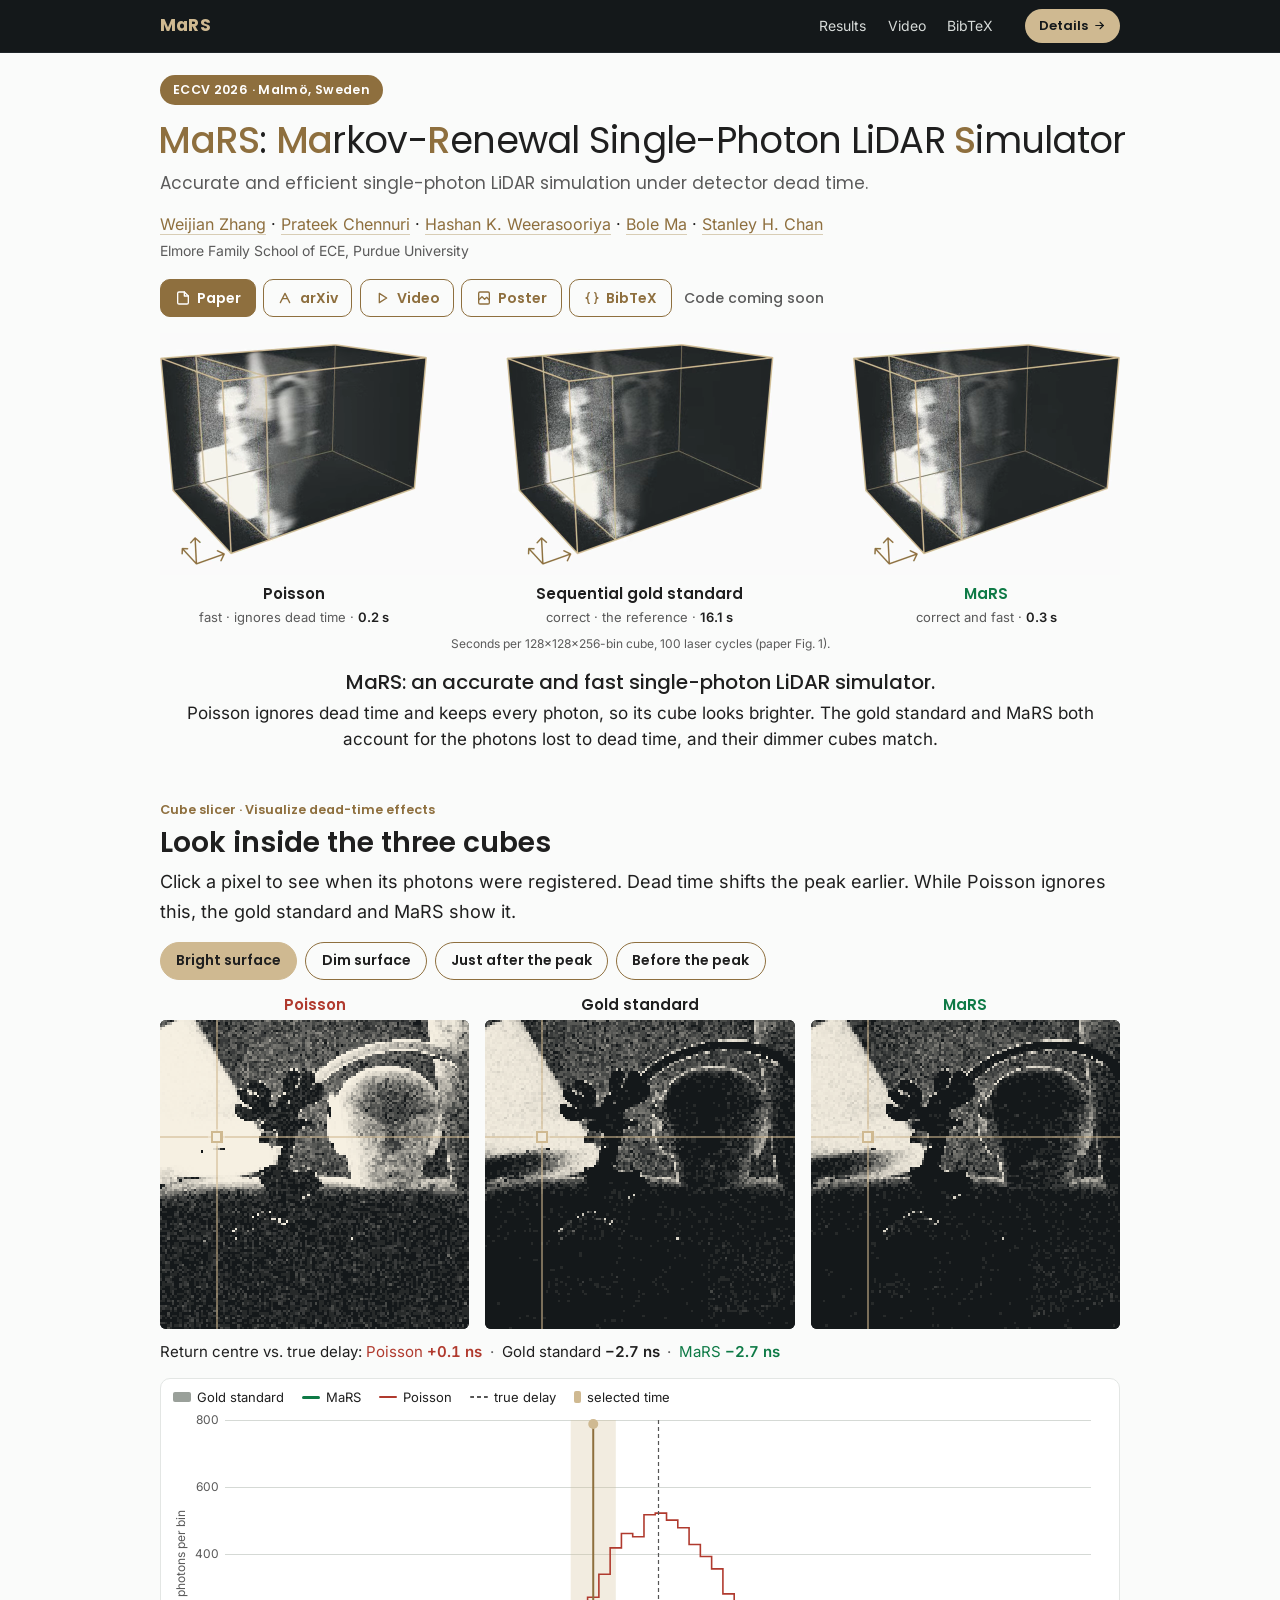
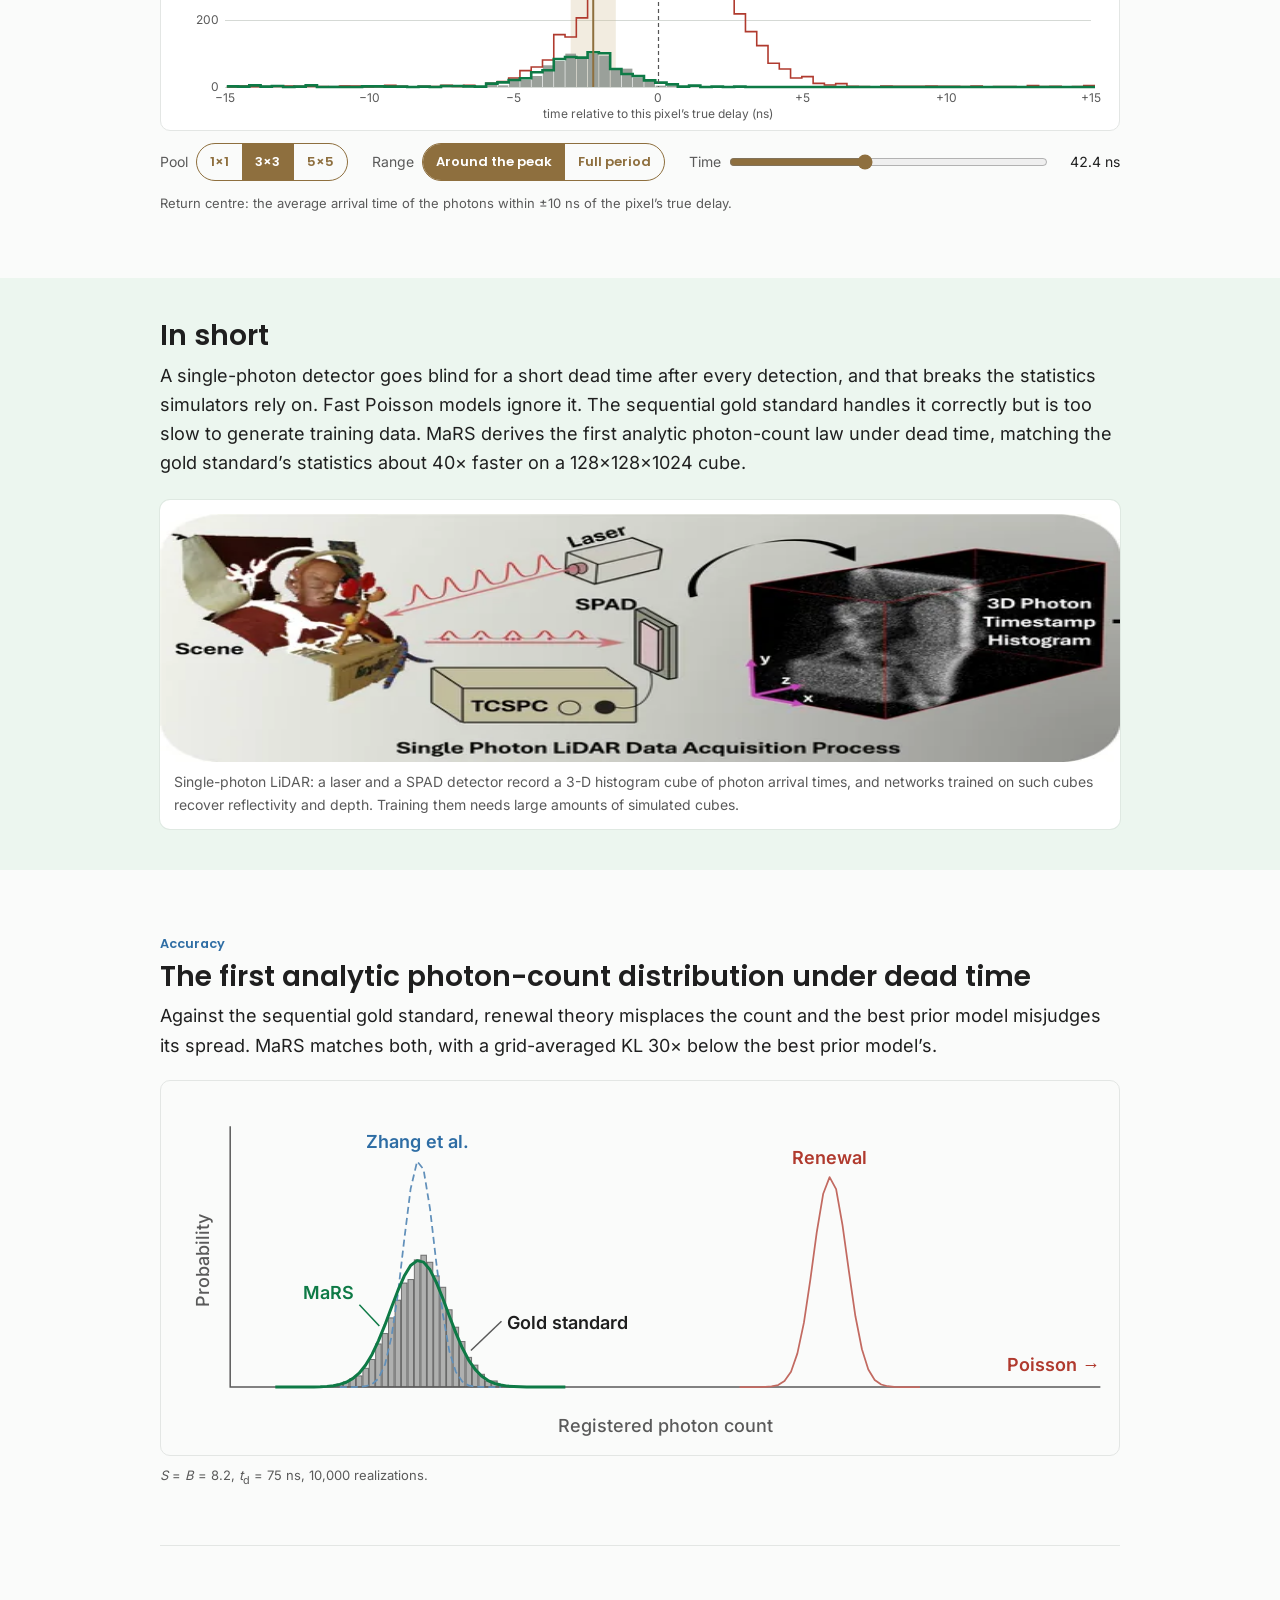
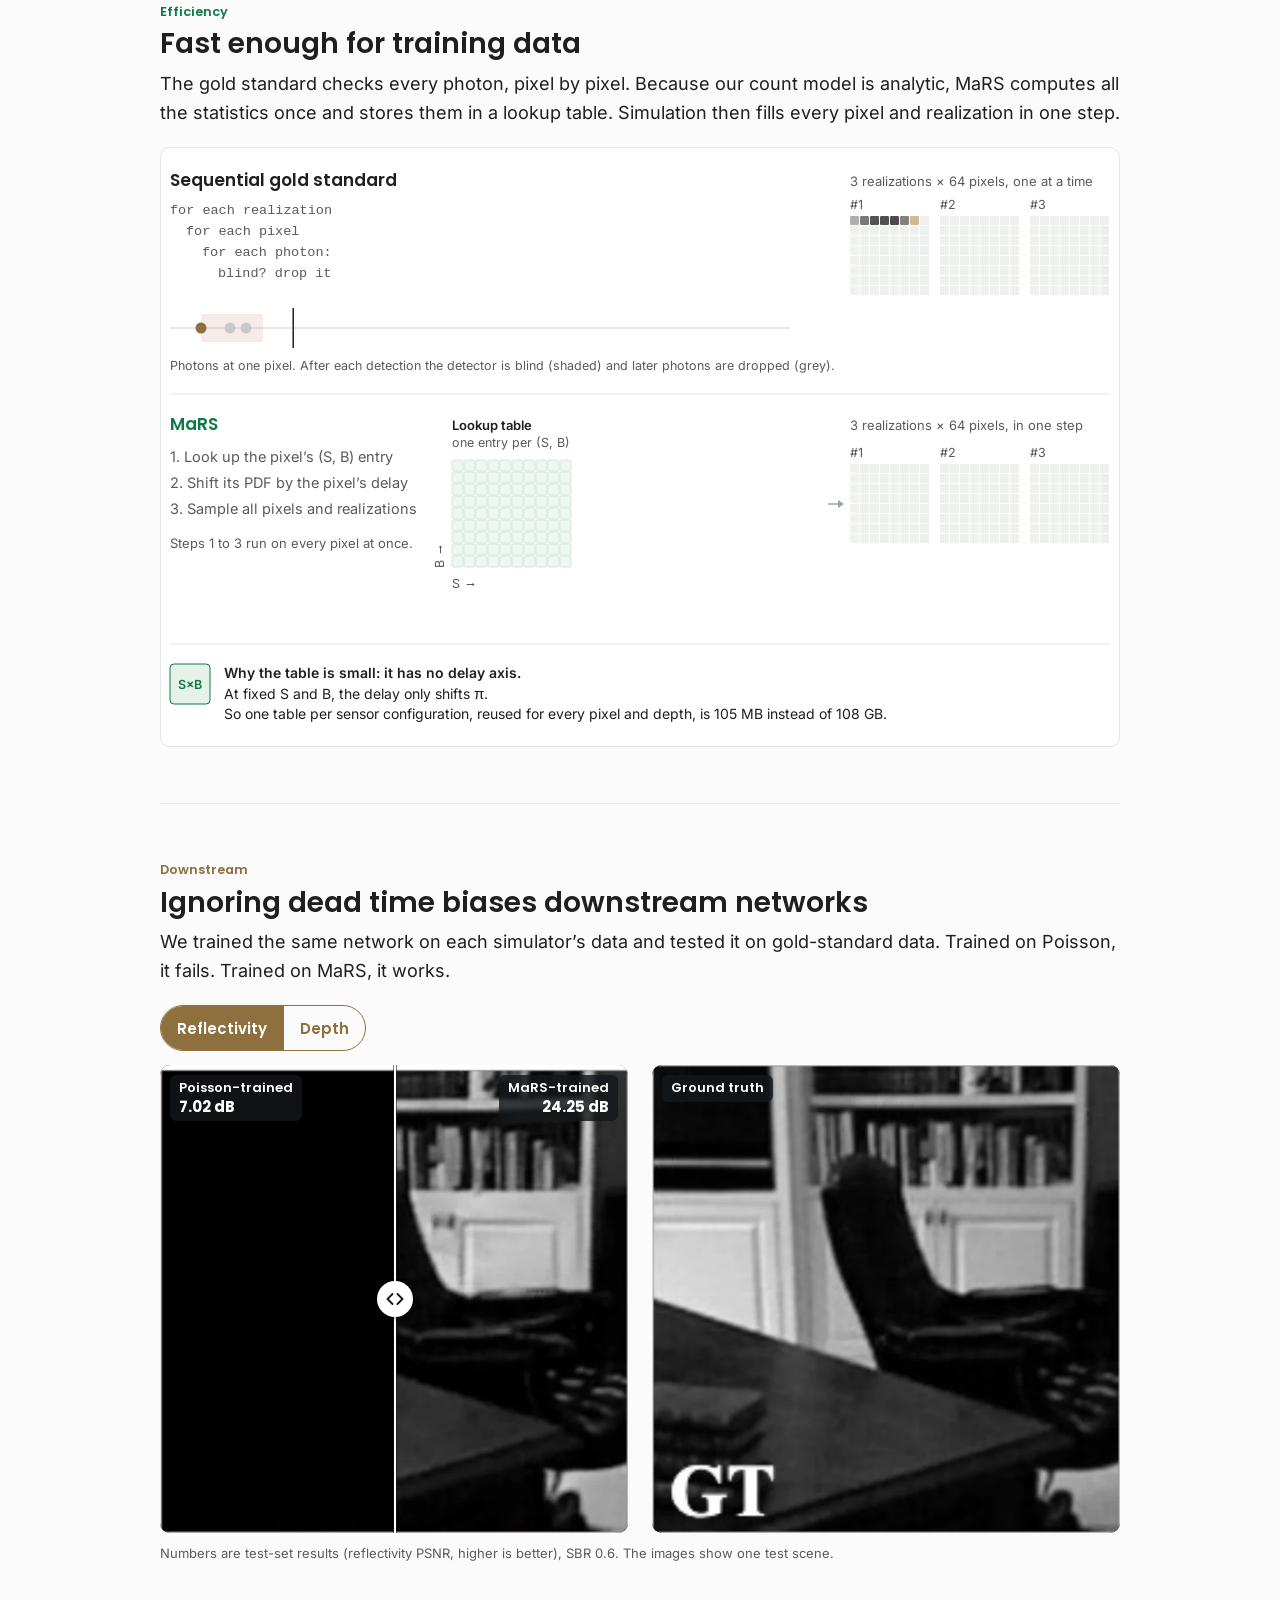
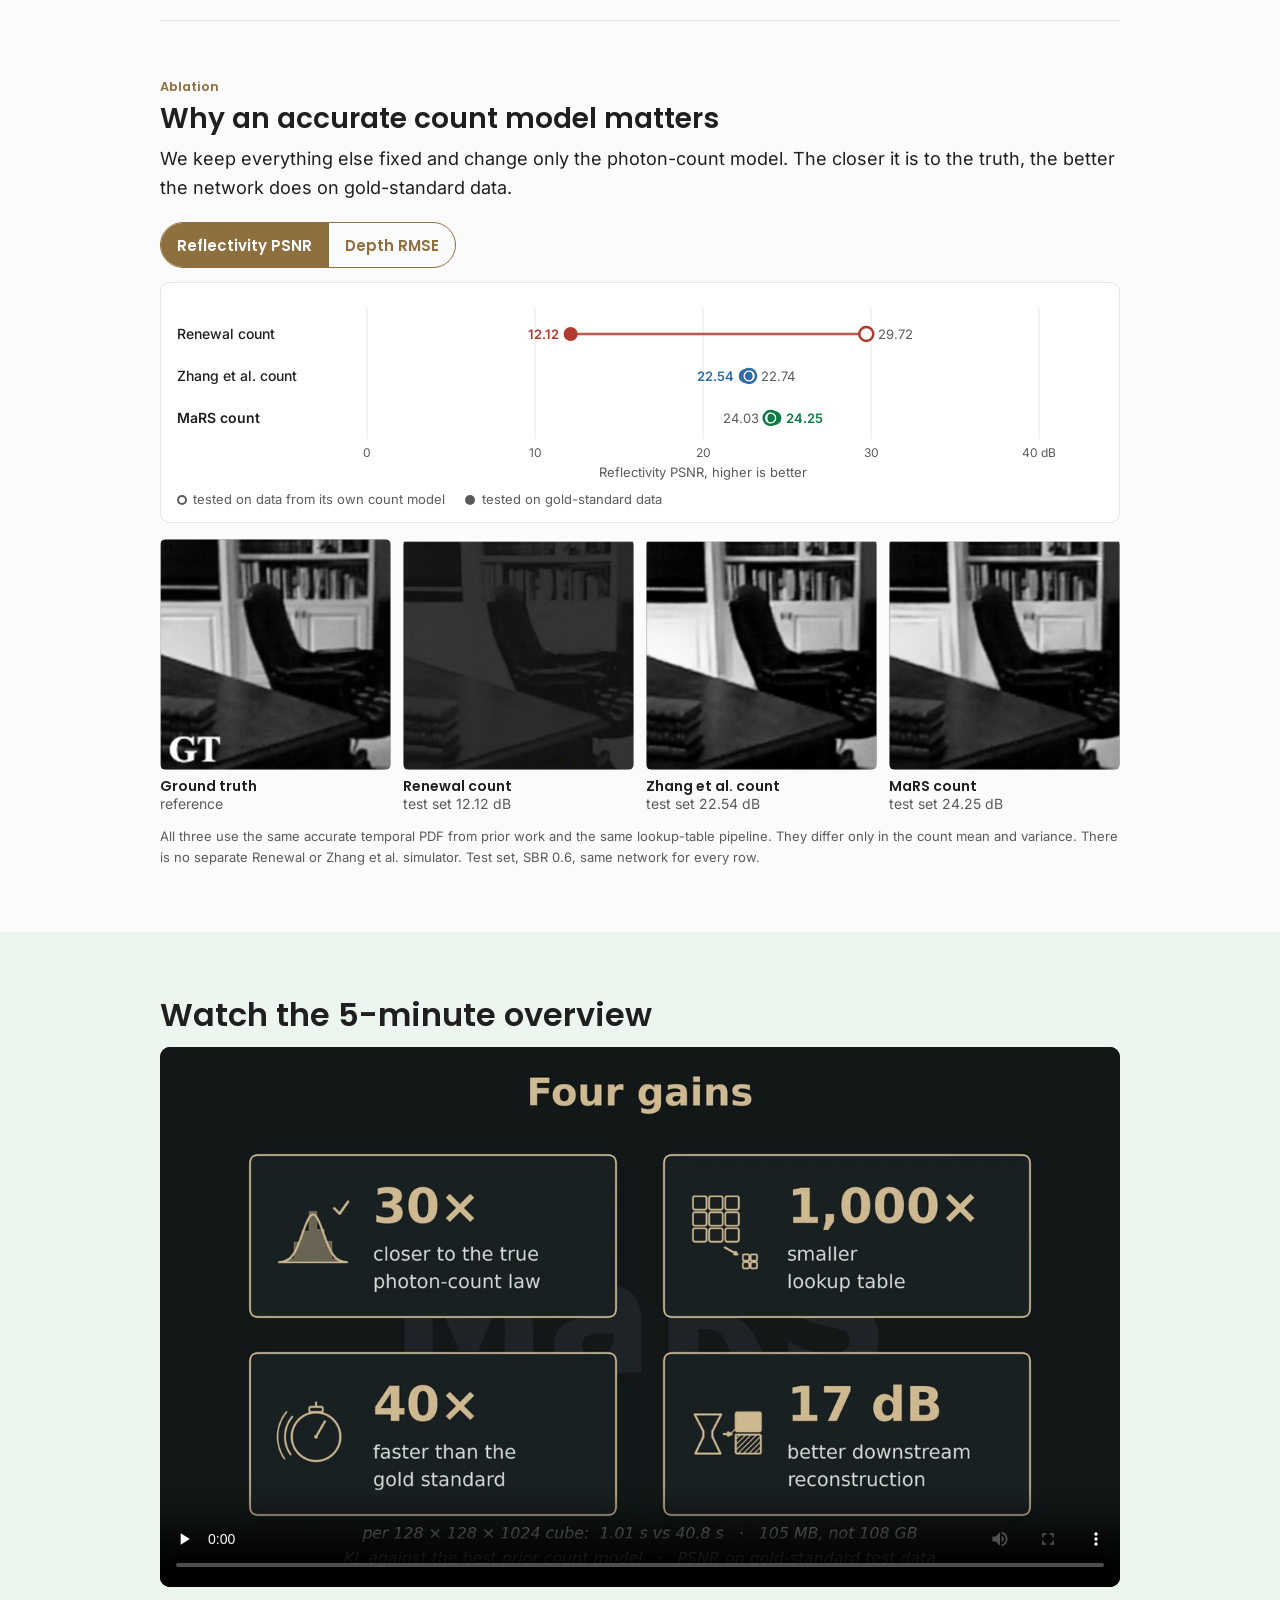
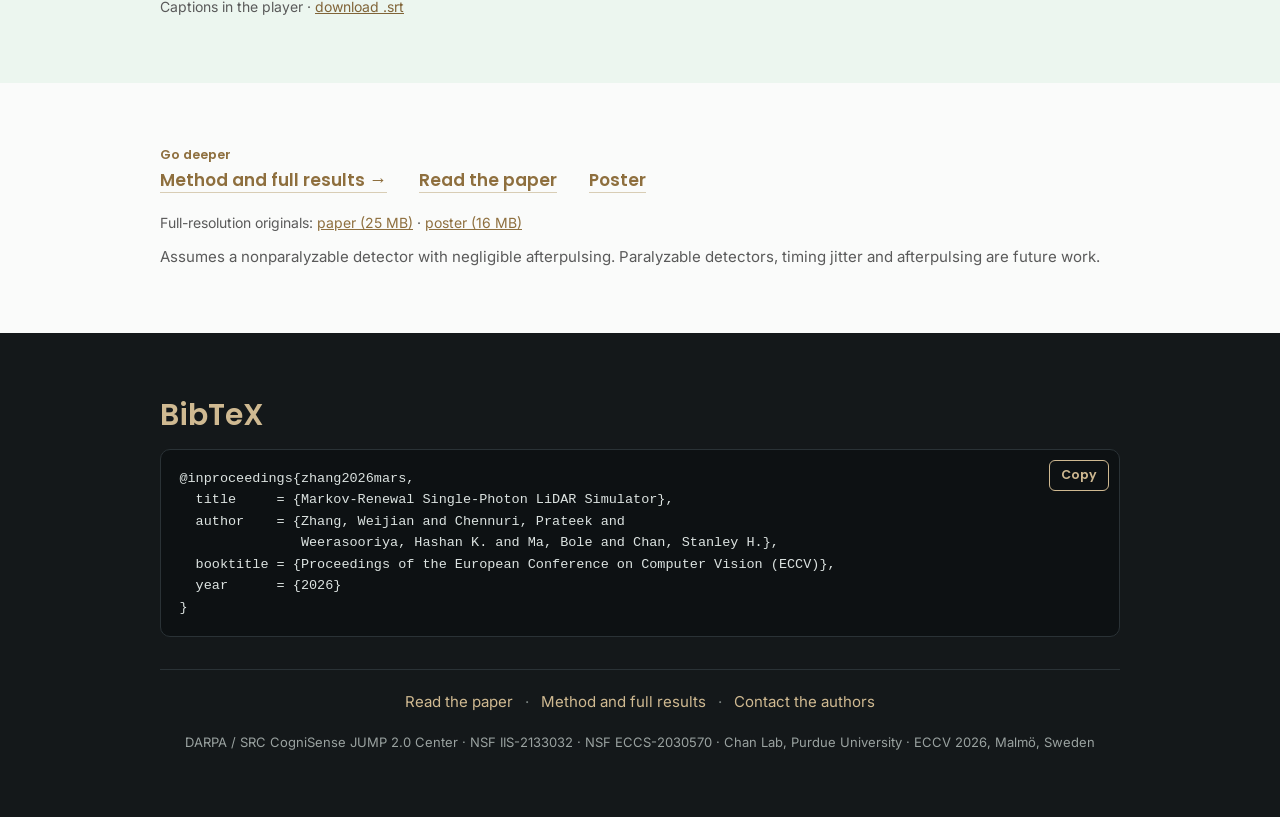
==== commit 959d4776: "Stage v2.2-D: the author's copy, the dash and semicolon sweep, #1 contiguous (T1, T2) - Accuracy tit" ====
--- a/index.html
+++ b/index.html
@@ -10,8 +10,8 @@
      so a redirect happens before anything renders. Tiny, no dependencies. -->
 <script src="js/mars-redirect.js"></script>
 
-<title>MaRS — Markov-Renewal Single-Photon LiDAR Simulator</title>
-<meta name="description" content="MaRS gives the first analytic photon-count distribution under detector dead time — matching the sequential gold standard about 40× faster for a 128×128×1024 cube, and making physically faithful single-photon LiDAR training data practical. ECCV 2026.">
+<title>MaRS, Markov-Renewal Single-Photon LiDAR Simulator</title>
+<meta name="description" content="MaRS gives the first analytic photon-count distribution under detector dead time, matching the sequential gold standard about 40× faster for a 128×128×1024 cube, and making physically faithful single-photon LiDAR training data practical. ECCV 2026.">
 <link rel="canonical" href="https://mars-splidar.github.io/">
 
 <!-- Inline SVG favicon. Declared so the browser never falls back to
@@ -30,17 +30,17 @@
 <meta property="og:type" content="website">
 <meta property="og:site_name" content="MaRS">
 <meta property="og:url" content="https://mars-splidar.github.io/">
-<meta property="og:title" content="MaRS — Markov-Renewal Single-Photon LiDAR Simulator">
+<meta property="og:title" content="MaRS, Markov-Renewal Single-Photon LiDAR Simulator">
 <meta property="og:description" content="The first analytic photon-count distribution under detector dead time. Matches the sequential gold standard, 40× faster for a 128×128×1024 cube. ECCV 2026.">
 <meta property="og:image" content="https://mars-splidar.github.io/assets/img/og_card.png?v=3">
 <meta property="og:image:width" content="1200">
 <meta property="og:image:height" content="630">
-<meta property="og:image:alt" content="Three simulated photon-count histogram cubes of the same scene, side by side: Poisson (fast, ignores dead time), the sequential gold standard (correct, the reference) and MaRS (correct and fast). The gold-standard and MaRS cubes look alike; the Poisson cube does not.">
+<meta property="og:image:alt" content="Three simulated photon-count histogram cubes of the same scene, side by side: Poisson (fast, ignores dead time), the sequential gold standard (correct, the reference) and MaRS (correct and fast). The gold-standard and MaRS cubes look alike. The Poisson cube does not.">
 <meta name="twitter:card" content="summary_large_image">
-<meta name="twitter:title" content="MaRS — Markov-Renewal Single-Photon LiDAR Simulator">
+<meta name="twitter:title" content="MaRS, Markov-Renewal Single-Photon LiDAR Simulator">
 <meta name="twitter:description" content="The first analytic photon-count distribution under detector dead time. Matches the sequential gold standard, 40× faster for a 128×128×1024 cube. ECCV 2026.">
 <meta name="twitter:image" content="https://mars-splidar.github.io/assets/img/og_card.png?v=3">
-<meta name="twitter:image:alt" content="Three simulated photon-count histogram cubes of the same scene, side by side: Poisson (fast, ignores dead time), the sequential gold standard (correct, the reference) and MaRS (correct and fast). The gold-standard and MaRS cubes look alike; the Poisson cube does not.">
+<meta name="twitter:image:alt" content="Three simulated photon-count histogram cubes of the same scene, side by side: Poisson (fast, ignores dead time), the sequential gold standard (correct, the reference) and MaRS (correct and fast). The gold-standard and MaRS cubes look alike. The Poisson cube does not.">
 
 <!-- Google Scholar. citation_pdf_url points at the WEB copy of the paper, the
      same file the hero's Paper button serves; the full-resolution original is
@@ -259,7 +259,7 @@
                      assets/media/anim_hero_cubes.jpg 1920w"
              sizes="(max-width: 992px) calc(100vw - 32px), 960px"
              width="1920" height="484" fetchpriority="high" decoding="async"
-             alt="Three simulated photon-count histogram cubes of the same scene, side by side: the Poisson simulator, the sequential gold standard and MaRS. The gold-standard and MaRS cubes look alike; the Poisson cube, which ignores dead time, does not.">
+             alt="Three simulated photon-count histogram cubes of the same scene, side by side: the Poisson simulator, the sequential gold standard and MaRS. The gold-standard and MaRS cubes look alike. The Poisson cube, which ignores dead time, does not.">
         <video class="mars-teaser__video" muted loop playsinline
                preload="none" width="1920" height="484" aria-hidden="true"
                tabindex="-1" disablepictureinpicture>
@@ -355,11 +355,12 @@
      (v2.2-A; it was guide 0.6 item 3's two sentences), so this is not an
      article.mars-demo (whose gate wants exactly one sentence);
      page_budget.py checks the slicer on its own. The eyebrow is the
-     approved mock's sentence-case "Cube slicer" (v2.2-A).
+     author's sentence-case "Cube slicer · Visualize dead-time effects"
+     (restored in v2.2-D; v2.2-A had shortened it to "Cube slicer").
      ====================================================================== -->
 <section class="mars-band mars-slicer-band" id="slicer" aria-labelledby="slicer-title">
   <div class="mars-band__inner">
-    <p class="mars-eyebrow is-neutral">Cube slicer</p>
+    <p class="mars-eyebrow is-neutral">Cube slicer · Visualize dead-time effects</p>
     <h2 class="mars-demo__title" id="slicer-title">Look inside the three cubes</h2>
     <p class="mars-demo__sentence mars-slicer__guide">Click a pixel to see when its photons were registered. Dead time shifts the peak earlier. While Poisson ignores this, the gold standard and MaRS show it.</p>
 
@@ -391,7 +392,7 @@
                    src="assets/img/slicer_ph_poisson.webp" alt="Poisson time slice, bright-surface view."></noscript>
               <canvas class="mars-slicer__cv" width="128" height="128" tabindex="0"
                       role="img" data-cube="poisson"
-                      aria-label="Poisson time slice; arrow keys move the selected pixel."></canvas>
+                      aria-label="Poisson time slice. Arrow keys move the selected pixel."></canvas>
             </div>
           </div>
           <div class="mars-slicer__cell is-gold">
@@ -403,7 +404,7 @@
                    src="assets/img/slicer_ph_gold.webp" alt="Gold-standard time slice, bright-surface view."></noscript>
               <canvas class="mars-slicer__cv" width="128" height="128" tabindex="0"
                       role="img" data-cube="gold"
-                      aria-label="Gold-standard time slice; arrow keys move the selected pixel."></canvas>
+                      aria-label="Gold-standard time slice. Arrow keys move the selected pixel."></canvas>
             </div>
           </div>
           <div class="mars-slicer__cell is-mars">
@@ -415,7 +416,7 @@
                    src="assets/img/slicer_ph_mars.webp" alt="MaRS time slice, bright-surface view."></noscript>
               <canvas class="mars-slicer__cv" width="128" height="128" tabindex="0"
                       role="img" data-cube="mars"
-                      aria-label="MaRS time slice; arrow keys move the selected pixel."></canvas>
+                      aria-label="MaRS time slice. Arrow keys move the selected pixel."></canvas>
             </div>
           </div>
         </div>
@@ -459,7 +460,7 @@
           <p class="mars-slicer__msg" data-msg="loading" hidden>Loading the
             three cubes…</p>
           <p class="mars-slicer__msg is-error" data-msg="error" hidden>The
-            interactive slicer could not load; this is a still of the
+            interactive slicer could not load. This is a still of the
             bright-surface view.</p>
           <button type="button" class="mars-slicer__load" data-msg="saver"
                   hidden>Load the interactive slicer (&asymp;&nbsp;1.8&nbsp;MB)</button>
@@ -620,7 +621,7 @@
     <article class="mars-demo" id="demo-accuracy"
              aria-labelledby="demo-accuracy-title">
       <p class="mars-eyebrow is-theory">Accuracy</p>
-      <h3 class="mars-demo__title" id="demo-accuracy-title">The first analytic photon-count distribution under dead time.</h3>
+      <h3 class="mars-demo__title" id="demo-accuracy-title">The first analytic photon-count distribution under dead time</h3>
       <!-- v2.2-A (guide 0.7, stage doc T5): the title says "first analytic",
            not "accurate for the first time" (the gold standard is accurate
            already, by brute force, #2). The sentence's semicolon became a
@@ -641,7 +642,7 @@
                the desktop SVG stays byte-identical. -->
           <div class="mars-schematic mars-count-fig__wide">
           <!-- demo_count:start (generated by tools/build_demo_count.py; do not edit by hand) -->
-          <svg class="mars-count" xmlns="http://www.w3.org/2000/svg" viewBox="0 0 720 272" role="img" aria-label="Count distribution at one high-flux operating point. Bars: the sequential gold standard's histogram. The renewal model's distribution sits far to the right of it; Zhang et al.'s is centred on it but much too narrow; MaRS matches both its centre and its width. Poisson's prediction lies far off the chart to the right." font-family="Inter, Helvetica Neue, Arial, sans-serif" style="font-family: var(--font-body, Inter, 'Helvetica Neue', Arial, sans-serif)">
+          <svg class="mars-count" xmlns="http://www.w3.org/2000/svg" viewBox="0 0 720 272" role="img" aria-label="Count distribution at one high-flux operating point. Bars: the sequential gold standard's histogram. The renewal model's distribution sits far to the right of it. Zhang et al.'s is centred on it but much too narrow. MaRS matches both its centre and its width. Poisson's prediction lies far off the chart to the right." font-family="Inter, Helvetica Neue, Arial, sans-serif" style="font-family: var(--font-body, Inter, 'Helvetica Neue', Arial, sans-serif)">
             <style>.mars-count text{font-size:18px}@media (min-width:901px){.mars-count text{font-size:13.5px}}@media (max-width:600px){.mars-count text{font-size:26px}}</style>
             <g style="fill: var(--dark, #1F1F1F); stroke: var(--dark, #1F1F1F)" fill-opacity="0.34" stroke-opacity="0.55" stroke-width="0.75">
               <rect x="108.1" y="223.9" width="4.2" height="0.1"/>
@@ -700,7 +701,7 @@
           </div>
           <div class="mars-schematic mars-count-fig__phone">
           <!-- demo_count_phone:start (generated by tools/build_demo_count.py; do not edit by hand) -->
-          <svg class="mars-count-ph" xmlns="http://www.w3.org/2000/svg" viewBox="0 0 340 240" role="img" aria-label="Count distribution at one high-flux operating point. Bars: the sequential gold standard's histogram. The renewal model's distribution sits far to the right of it; Zhang et al.'s is centred on it but much too narrow; MaRS matches both its centre and its width. Poisson's prediction lies far off the chart to the right." font-family="Inter, Helvetica Neue, Arial, sans-serif" style="font-family: var(--font-body, Inter, 'Helvetica Neue', Arial, sans-serif)">
+          <svg class="mars-count-ph" xmlns="http://www.w3.org/2000/svg" viewBox="0 0 340 240" role="img" aria-label="Count distribution at one high-flux operating point. Bars: the sequential gold standard's histogram. The renewal model's distribution sits far to the right of it. Zhang et al.'s is centred on it but much too narrow. MaRS matches both its centre and its width. Poisson's prediction lies far off the chart to the right." font-family="Inter, Helvetica Neue, Arial, sans-serif" style="font-family: var(--font-body, Inter, 'Helvetica Neue', Arial, sans-serif)">
             <g style="fill: var(--dark, #1F1F1F); stroke: var(--dark, #1F1F1F)" fill-opacity="0.34" stroke-opacity="0.55" stroke-width="0.75">
               <rect x="72.3" y="209.9" width="1.8" height="0.1"/>
               <rect x="74.5" y="209.8" width="1.8" height="0.2"/>
@@ -758,7 +759,7 @@
           </div>
         </div>
         <figcaption class="mars-demo__note"><i>S</i> = <i>B</i> = 8.2,
-          <i>t</i><sub>d</sub> = 75&nbsp;ns; 10,000
+          <i>t</i><sub>d</sub> = 75&nbsp;ns, 10,000
           realizations.</figcaption>
       </figure>
     </article>
@@ -852,8 +853,8 @@
               <rect class="mars-eff__icon" x="0" y="0" width="40" height="40" rx="4"/>
               <text class="mars-eff__iconlbl" x="20" y="25" text-anchor="middle">S×B</text>
               <text class="mars-eff__noteh" x="54" y="14">Why the table is small: it has no delay axis.</text>
-              <text class="mars-eff__note" x="54" y="35">At fixed S and B, the delay only shifts π. So one table per sensor configuration</text>
-              <text class="mars-eff__note" x="54" y="55">is 105 MB instead of 108 GB, reused for every pixel and depth.</text>
+              <text class="mars-eff__note" x="54" y="35">At fixed S and B, the delay only shifts π.</text>
+              <text class="mars-eff__note" x="54" y="55">So one table per sensor configuration, reused for every pixel and depth, is 105 MB instead of 108 GB.</text>
             </g>
           </svg>
           <!-- STACKED (<= 971 px since v2.2-P; it was <= 600): gold standard,
@@ -926,9 +927,9 @@
                 <text class="mars-eff__noteh" x="54" y="15">Why the table is small:</text>
                 <text class="mars-eff__noteh" x="54" y="34">it has no delay axis.</text>
                 <text class="mars-eff__note" x="0" y="59">At fixed S and B, the delay only shifts π.</text>
-                <text class="mars-eff__note" x="0" y="76">So one table per sensor configuration is</text>
-                <text class="mars-eff__note" x="0" y="93">105 MB instead of 108 GB, reused for</text>
-                <text class="mars-eff__note" x="0" y="110">every pixel and depth.</text>
+                <text class="mars-eff__note" x="0" y="76">So one table per sensor configuration,</text>
+                <text class="mars-eff__note" x="0" y="93">reused for every pixel and depth, is</text>
+                <text class="mars-eff__note" x="0" y="110">105 MB instead of 108 GB.</text>
               </g>
             </g>
           </svg>
@@ -942,7 +943,7 @@
             <li>Shift its PDF by the pixel’s delay.</li>
             <li>Sample all pixels and realizations.</li>
           </ol>
-          <p>Steps 1 to 3 run on every pixel at once. Why the table is small: it has no delay axis. At fixed S and B, the delay only shifts π. So one table per sensor configuration is 105 MB instead of 108 GB, reused for every pixel and depth.</p>
+          <p>Steps 1 to 3 run on every pixel at once. Why the table is small: it has no delay axis. At fixed S and B, the delay only shifts π. So one table per sensor configuration, reused for every pixel and depth, is 105 MB instead of 108 GB.</p>
         </div>
       </figure>
     </article>
@@ -1216,7 +1217,7 @@
          copies exist). It sat under the hero buttons until v2.2-A. -->
     <p class="mars-deeper__originals" id="mars-originals" hidden></p>
     <p class="mars-deeper__limits">Assumes a nonparalyzable detector with
-      negligible afterpulsing; paralyzable detectors, timing jitter and
+      negligible afterpulsing. Paralyzable detectors, timing jitter and
       afterpulsing are future work.</p>
   </div>
 </section>
@@ -1233,12 +1234,11 @@
   <div class="mars-band__inner">
     <h2 class="mars-closing__title">BibTeX</h2>
 
-    <!-- PROVISIONAL CITATION.  Written fresh for this build; the placeholder
-         page's entry was unusable (wrong title, elided authors, empty
-         booktitle).  Page numbers, the volume, and the exact proceedings
-         title are NOT KNOWN until ECCV camera-ready is processed, so none are
-         invented here.  Stage 06 verifies this against the final proceedings
-         citation before launch. -->
+    <!-- CITATION.  Written fresh for this build; the placeholder page's
+         entry was unusable (wrong title, elided authors, empty booktitle).
+         The author confirmed this entry as FINAL on 2026-10-29 (ECCV
+         camera-ready settled), so v2.2-D removed the "Provisional entry"
+         note under it. No page numbers or volume are invented here. -->
     <div class="mars-code">
       <button class="mars-code__copy" type="button"
               data-mars-copy="#bibtex-entry">Copy</button>
@@ -1250,8 +1250,6 @@
   year      = {2026}
 }</pre>
     </div>
-    <p class="mars-closing__note">Provisional entry — pending ECCV camera-ready.</p>
-
     <hr class="mars-closing__rule">
 
     <p class="mars-closing__links">
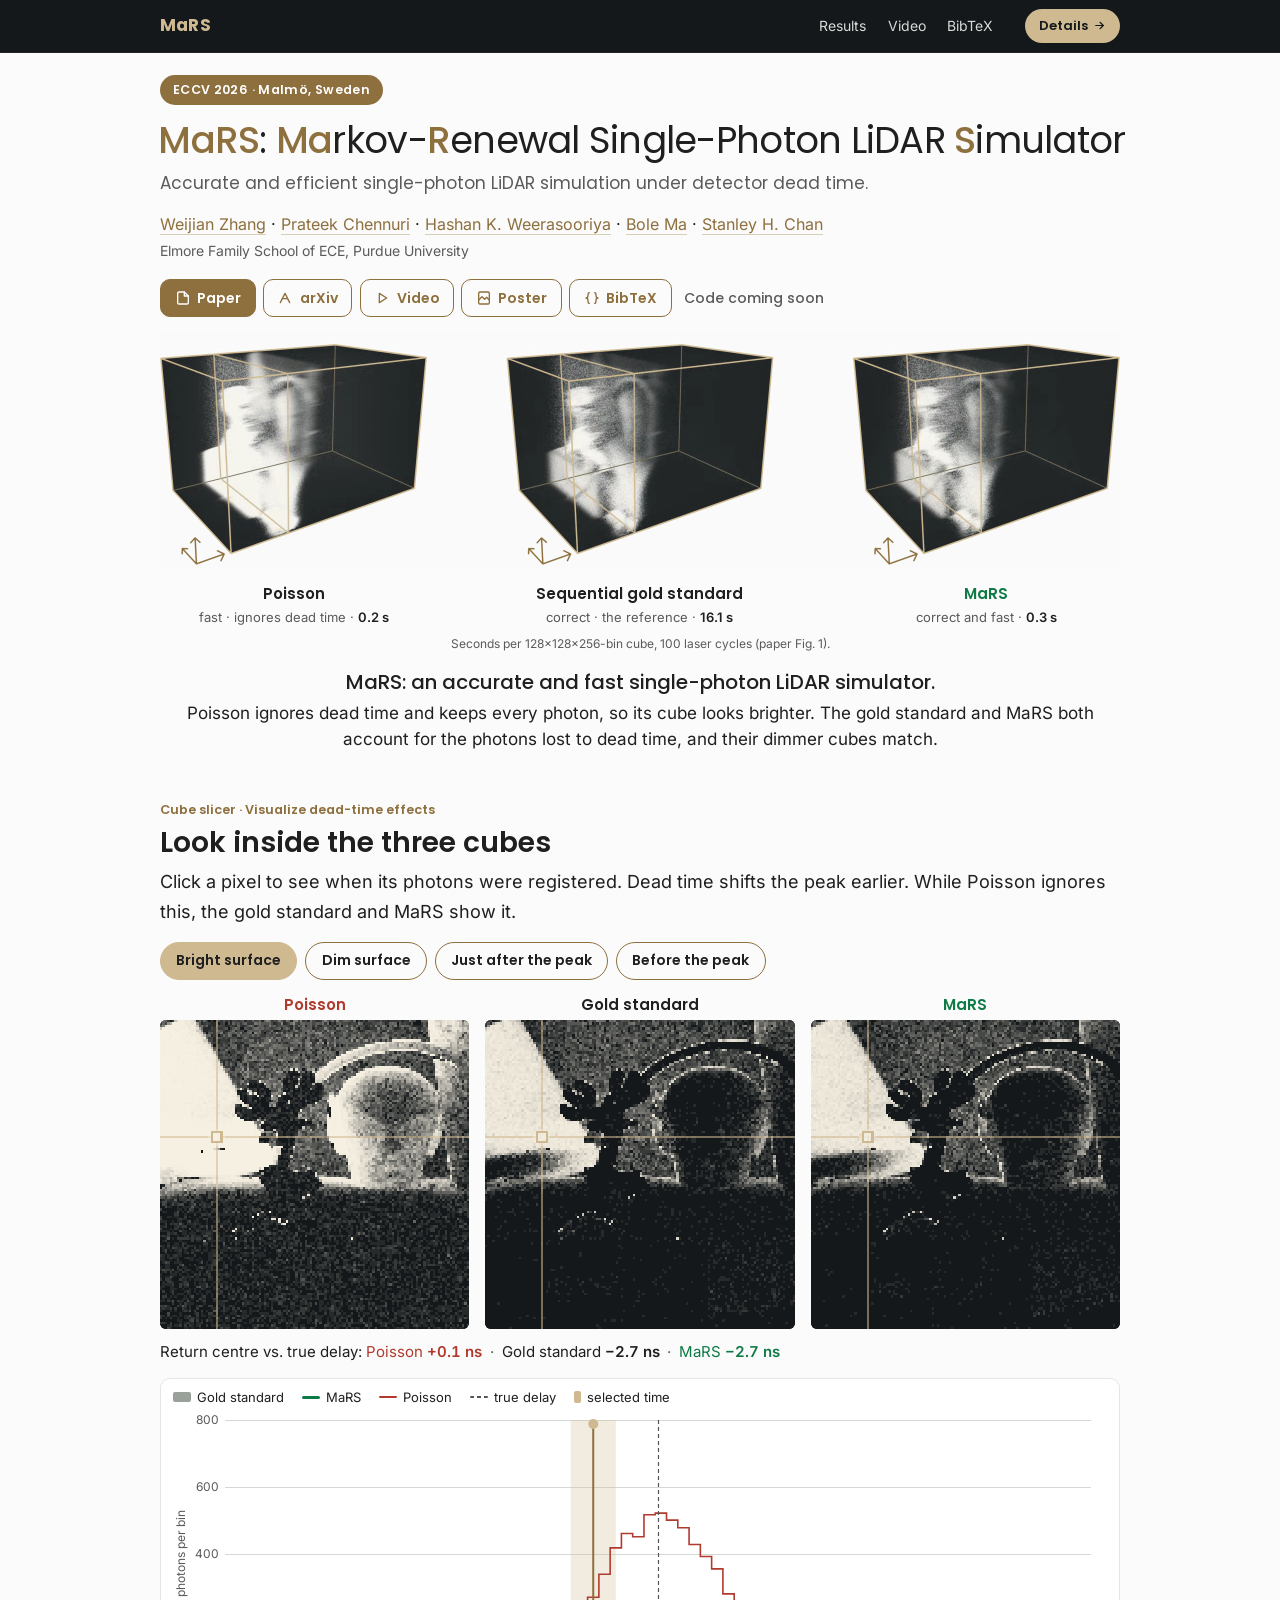
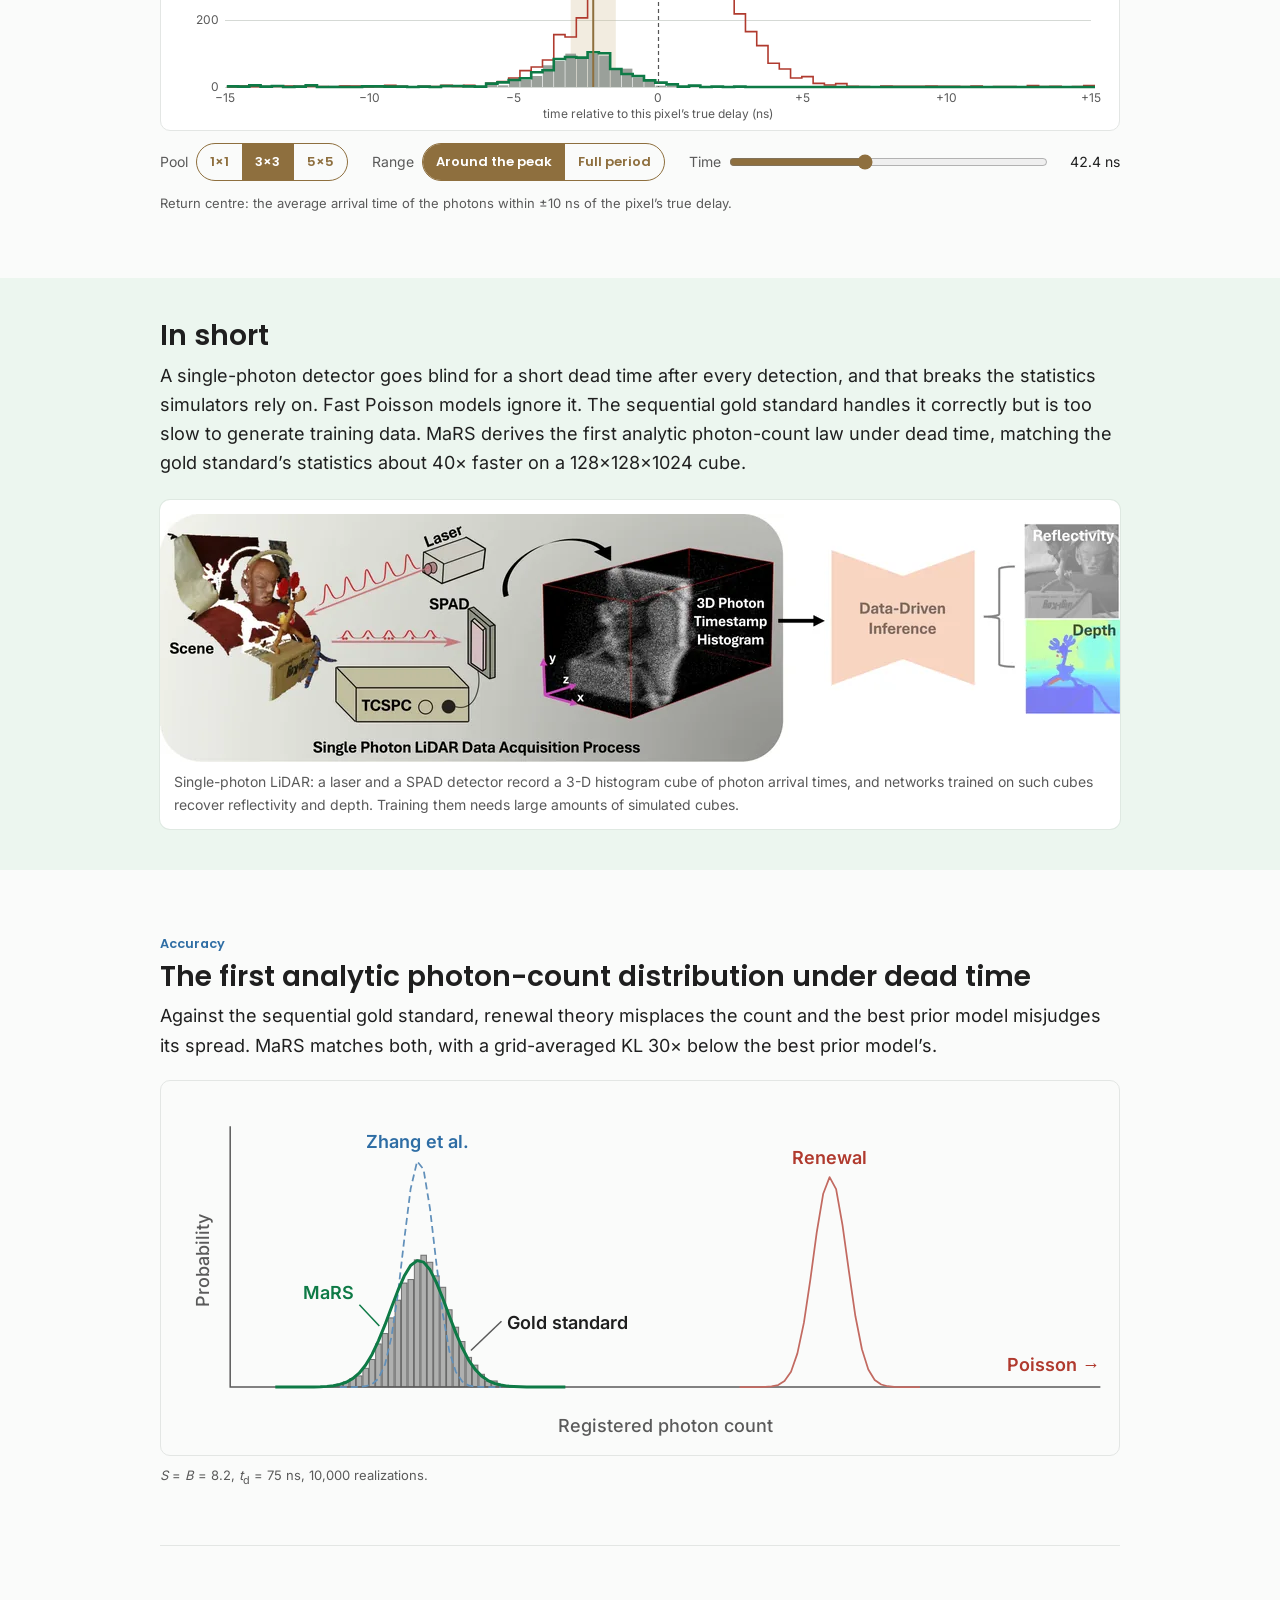
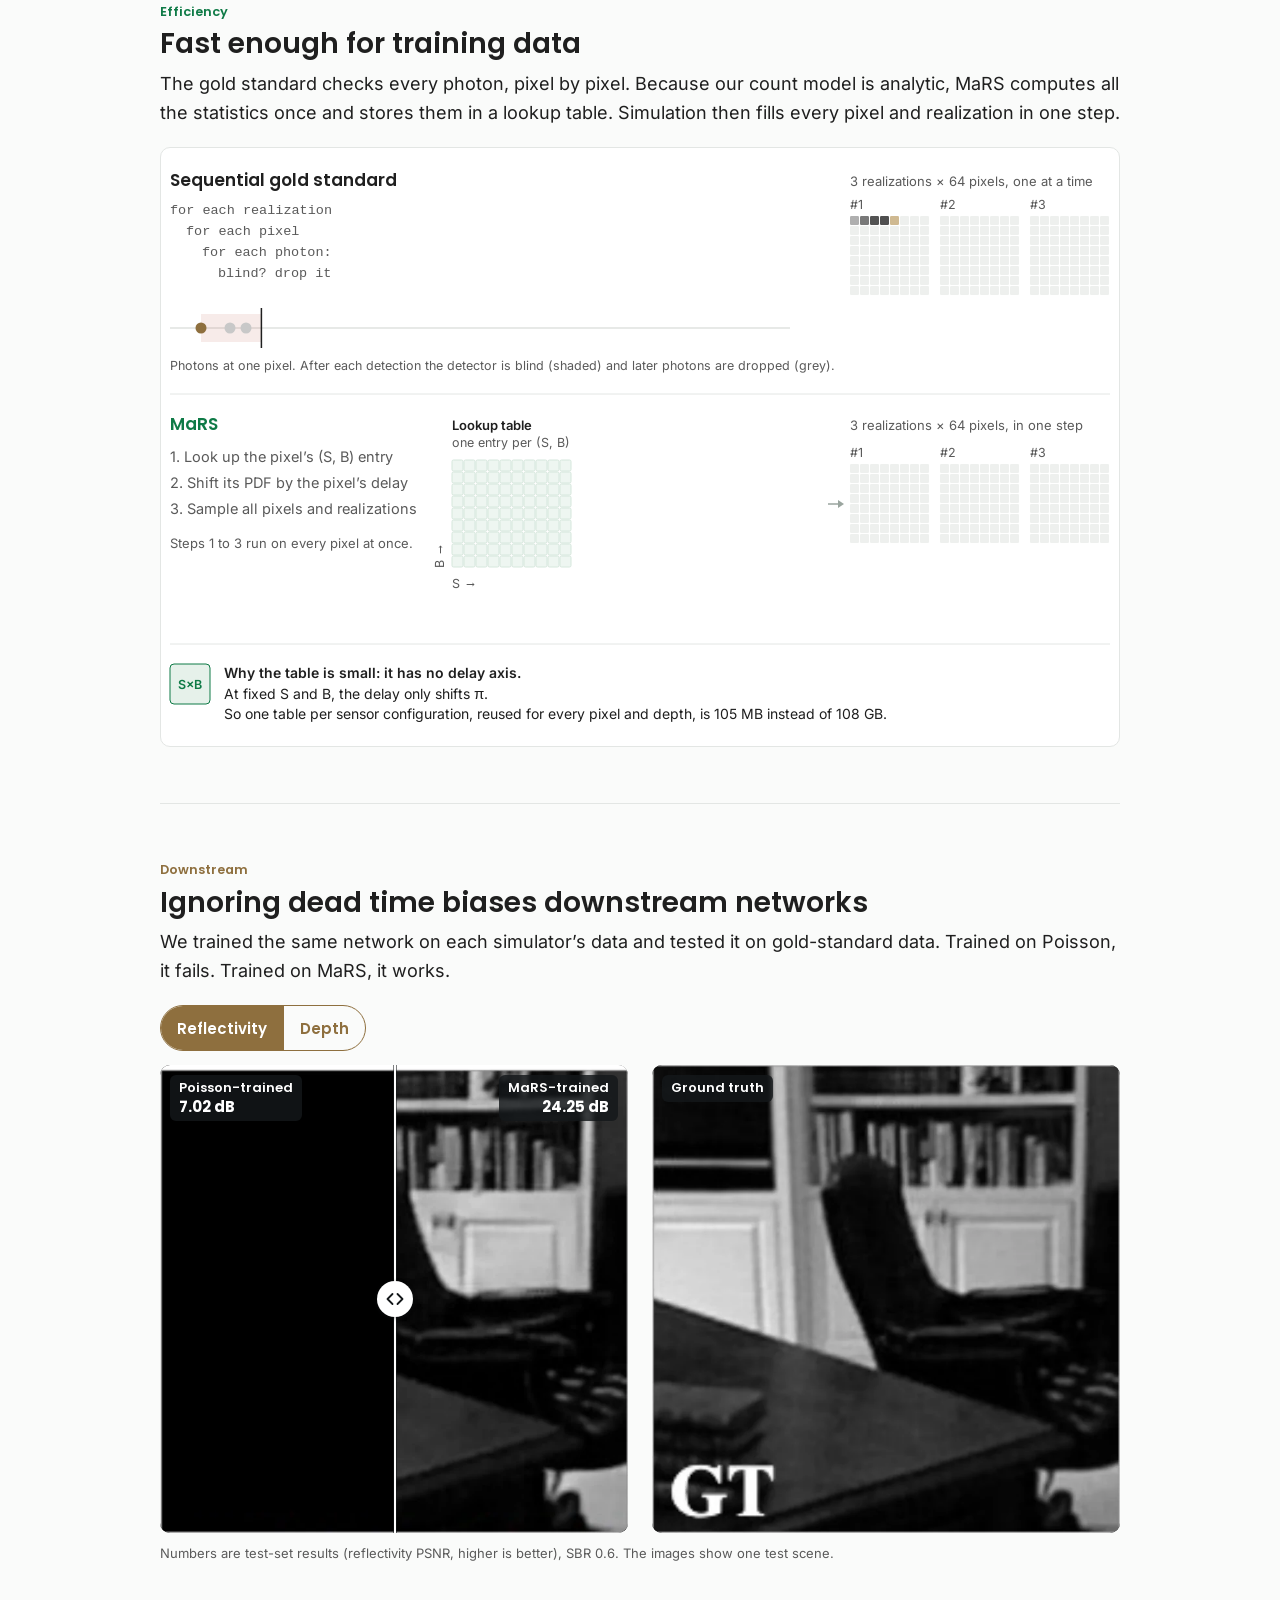
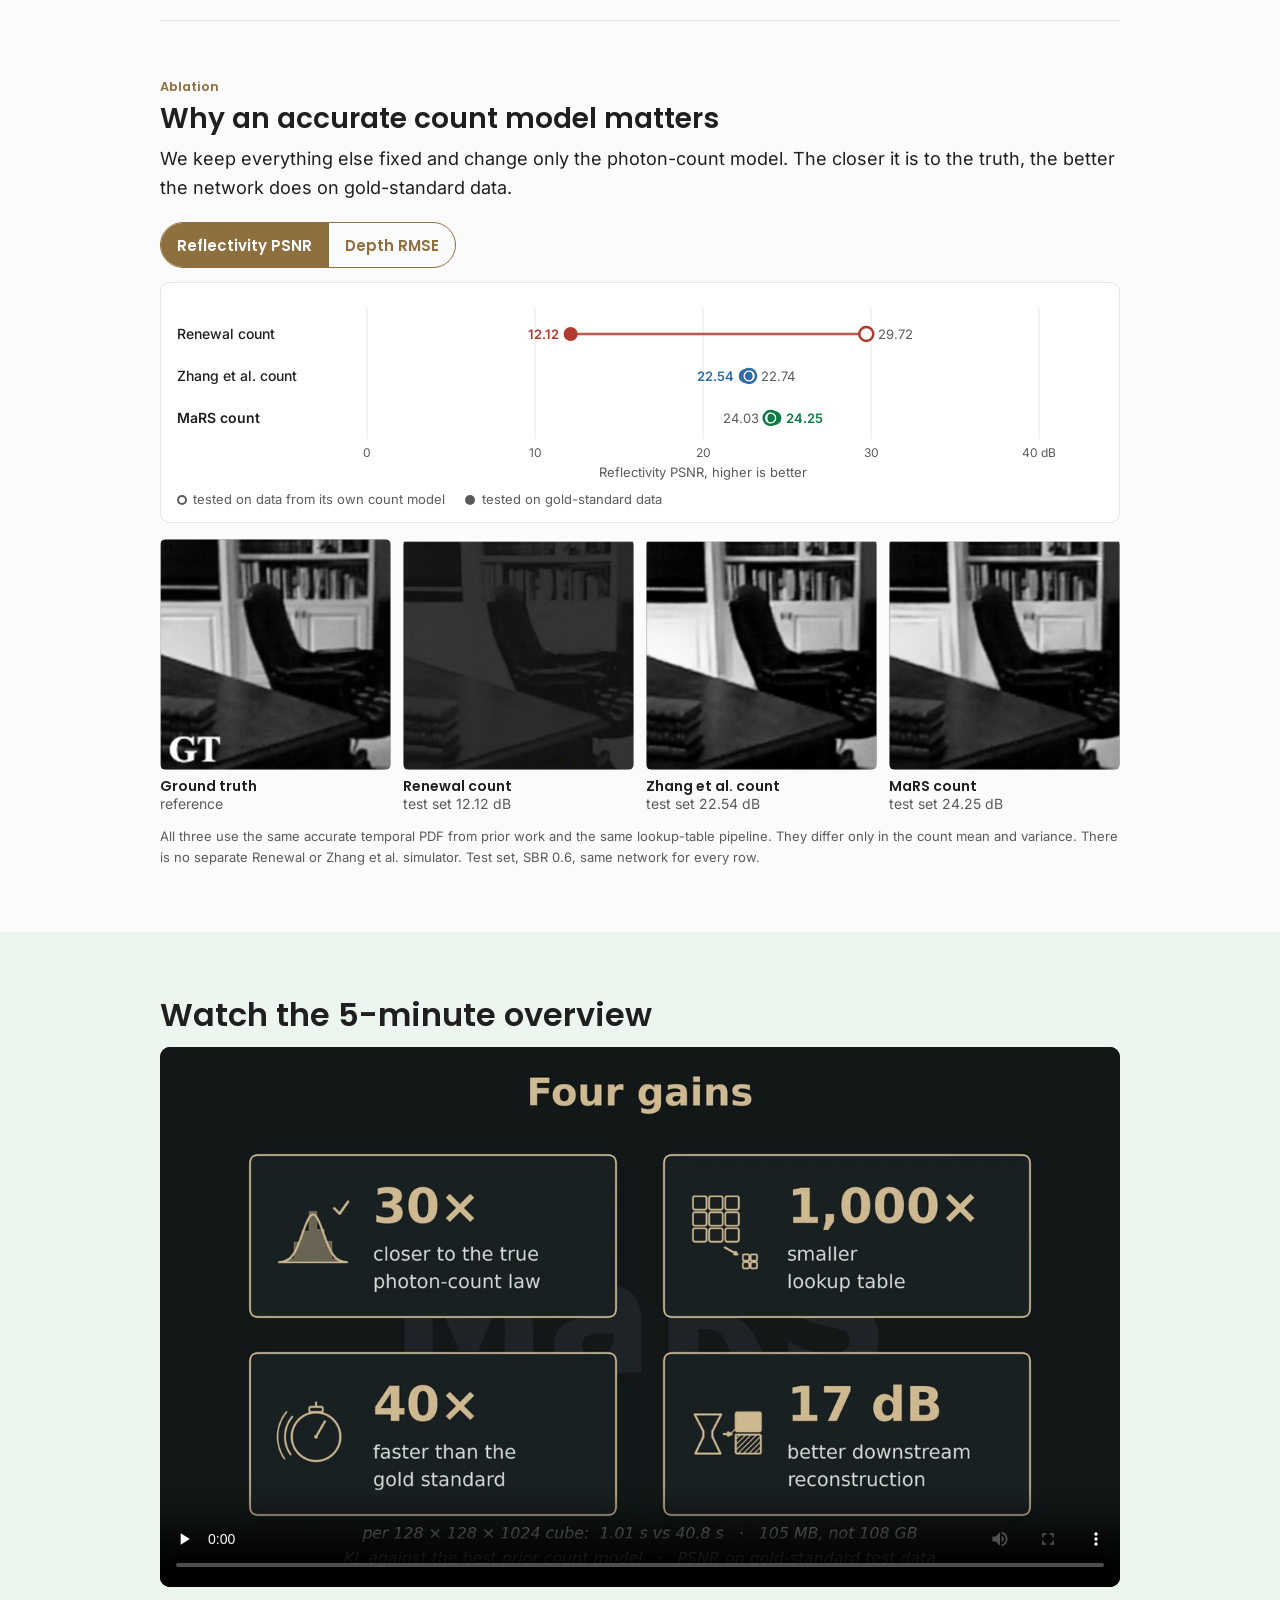
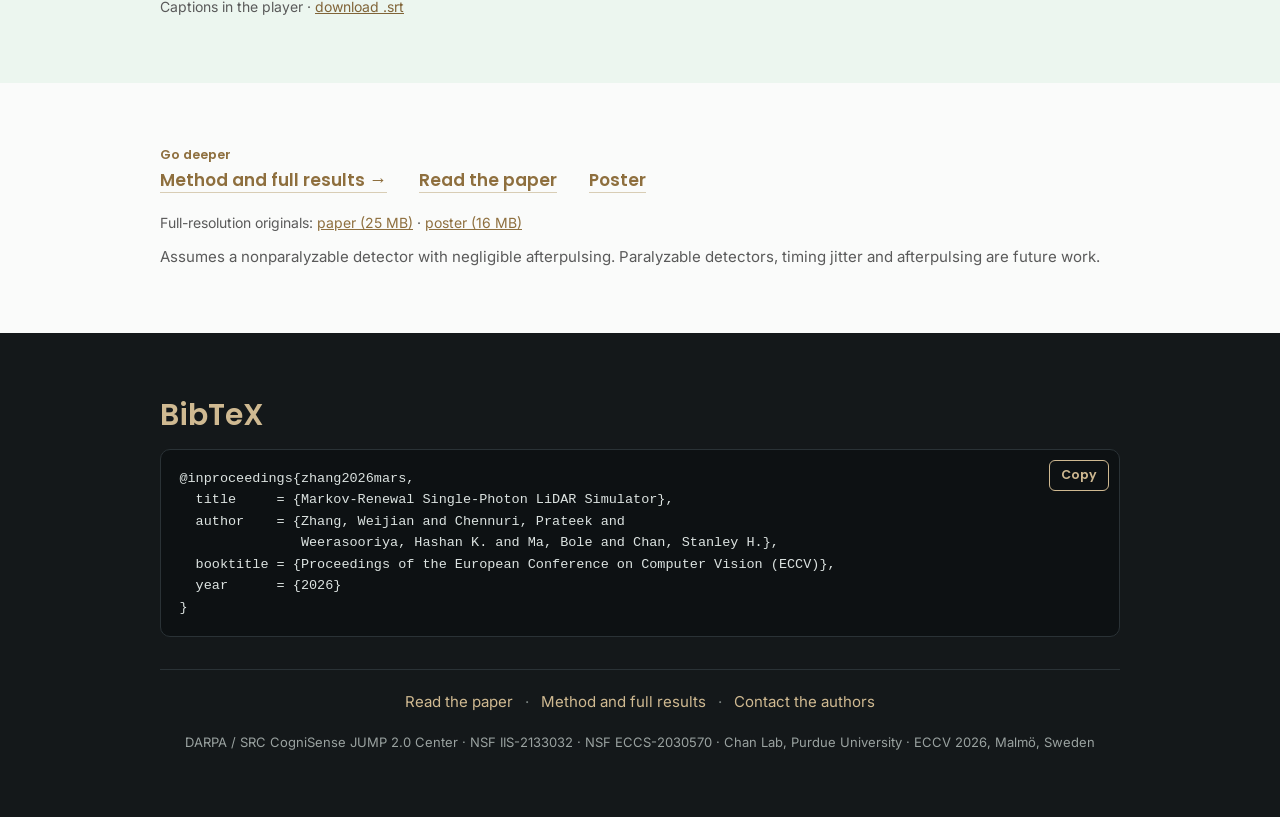
==== commit f44639a8: "Stage v2.2-D: cleanup and the tight Fig. 1 acquisition crop (T3) - css/mars.css: the unused .mars-bt" ====
--- a/index.html
+++ b/index.html
@@ -538,6 +538,10 @@
          incoming arrow on its left edge, no blank band), shown at 68 % of the
          card, centred, 12 px under the acquisition crop, in a card with
          10 px padding (the approved phone mock).
+         v2.2-D (T3): the phone acquisition crop is the TIGHT one too
+         (fig1_context_acq_tight*, same script): it ends 8 pt right of the
+         cube, before the arrow to the inference panel, so no arrow stub
+         remains at its right edge.
 
          LAZY, BY SCRIPT. It is below the first screen now, and Chrome's
          native loading="lazy" fetches anything within ~1250-2500 px of the
@@ -552,12 +556,12 @@
     <figure class="mars-context" id="mars-context" data-media-slot="context">
       <picture class="mars-context__pic">
         <source media="(max-width: 600px)" type="image/webp"
-                data-srcset="assets/img/fig1_context_acq_600.webp 600w,
-                             assets/img/fig1_context_acq.webp 1200w"
-                sizes="calc(100vw - 32px)" width="1200" height="477">
+                data-srcset="assets/img/fig1_context_acq_tight_600.webp 600w,
+                             assets/img/fig1_context_acq_tight.webp 1200w"
+                sizes="calc(100vw - 32px)" width="1200" height="483">
         <source media="(max-width: 600px)"
-                data-srcset="assets/img/fig1_context_acq.png"
-                width="1200" height="477">
+                data-srcset="assets/img/fig1_context_acq_tight.png"
+                width="1200" height="483">
         <source type="image/webp"
                 data-srcset="assets/img/fig1_context_960.webp 960w,
                              assets/img/fig1_context.webp 1920w"
@@ -583,8 +587,8 @@
       <noscript>
         <style>.mars-context__pic { display: none !important; }</style>
         <picture class="mars-context__ns">
-          <source media="(max-width: 600px)" srcset="assets/img/fig1_context_acq.png"
-                  width="1200" height="477">
+          <source media="(max-width: 600px)" srcset="assets/img/fig1_context_acq_tight.png"
+                  width="1200" height="483">
           <img src="assets/img/fig1_context.png" width="1920" height="496"
                alt="From the paper's Figure 1, single-photon LiDAR data acquisition and use: a SPAD detector records a 3-D photon timestamp histogram cube, which data-driven inference turns into reflectivity and depth.">
         </picture>
--- a/css/mars.css
+++ b/css/mars.css
@@ -738,22 +738,9 @@
 
 .mars-btn.is-outline:hover { background: var(--gold-soft); color: var(--dark); }
 
-/* A URL that does not exist yet. Non-clickable by construction: rendered as a
-   <span>, not an <a>, so there is nothing to activate and nothing to focus. */
-.mars-btn.is-soon {
-  border-color: #cfcfcf;
-  border-style: dashed;
-  color: #8b8b8b;
-  cursor: default;
-  background: transparent;
-}
-.mars-btn.is-soon:hover { background: transparent; color: #8b8b8b; }
-
-.mars-btn__soon {
-  font-weight: 400;
-  font-size: 0.8125rem;
-  color: #8b8b8b;
-}
+/* The dashed "· soon" pill (.mars-btn.is-soon, .mars-btn__soon): REMOVED in
+   v2.2-D. Unused since v2.2-A made "Code coming soon" plain grey text
+   (.mars-hero__soon). The rules are in git history (tag v2.1). */
 
 /* Four gains — .mars-stat: REMOVED in v2.2-A with the strip itself (guide
    0.7; WEBSITE_BUILD_STATUS 3.7, v2.2 amendment). Each number lives in its
@@ -1213,12 +1200,6 @@
 .mars-code__copy:hover { background: var(--gold); color: var(--ink); }
 .mars-code__copy.is-done { background: var(--gold); color: var(--ink); }
 
-.mars-closing__note {
-  margin: 0.7rem 0 0;
-  font-size: 0.8125rem;
-  color: #9aa2a0;
-}
-
 .mars-closing__rule {
   border: 0;
   border-top: 1px solid #2a3236;
@@ -1545,7 +1526,7 @@
 .mars-context__infer { aspect-ratio: 1200 / 799; }   /* v2.2-P: the tight crop (was 1200 / 724) */
 .mars-context__more { margin-top: 0.75rem; }
 @media (max-width: 600px) {
-  .mars-context__main { aspect-ratio: 1200 / 477; }
+  .mars-context__main { aspect-ratio: 1200 / 483; }   /* v2.2-D: the tight acquisition crop (was 1200 / 477) */
 }
 /* The exact complement of the phone query (v2.1-A's rule): a zoomed 600-601 px
    viewport must never show both the whole image and the second crop. */
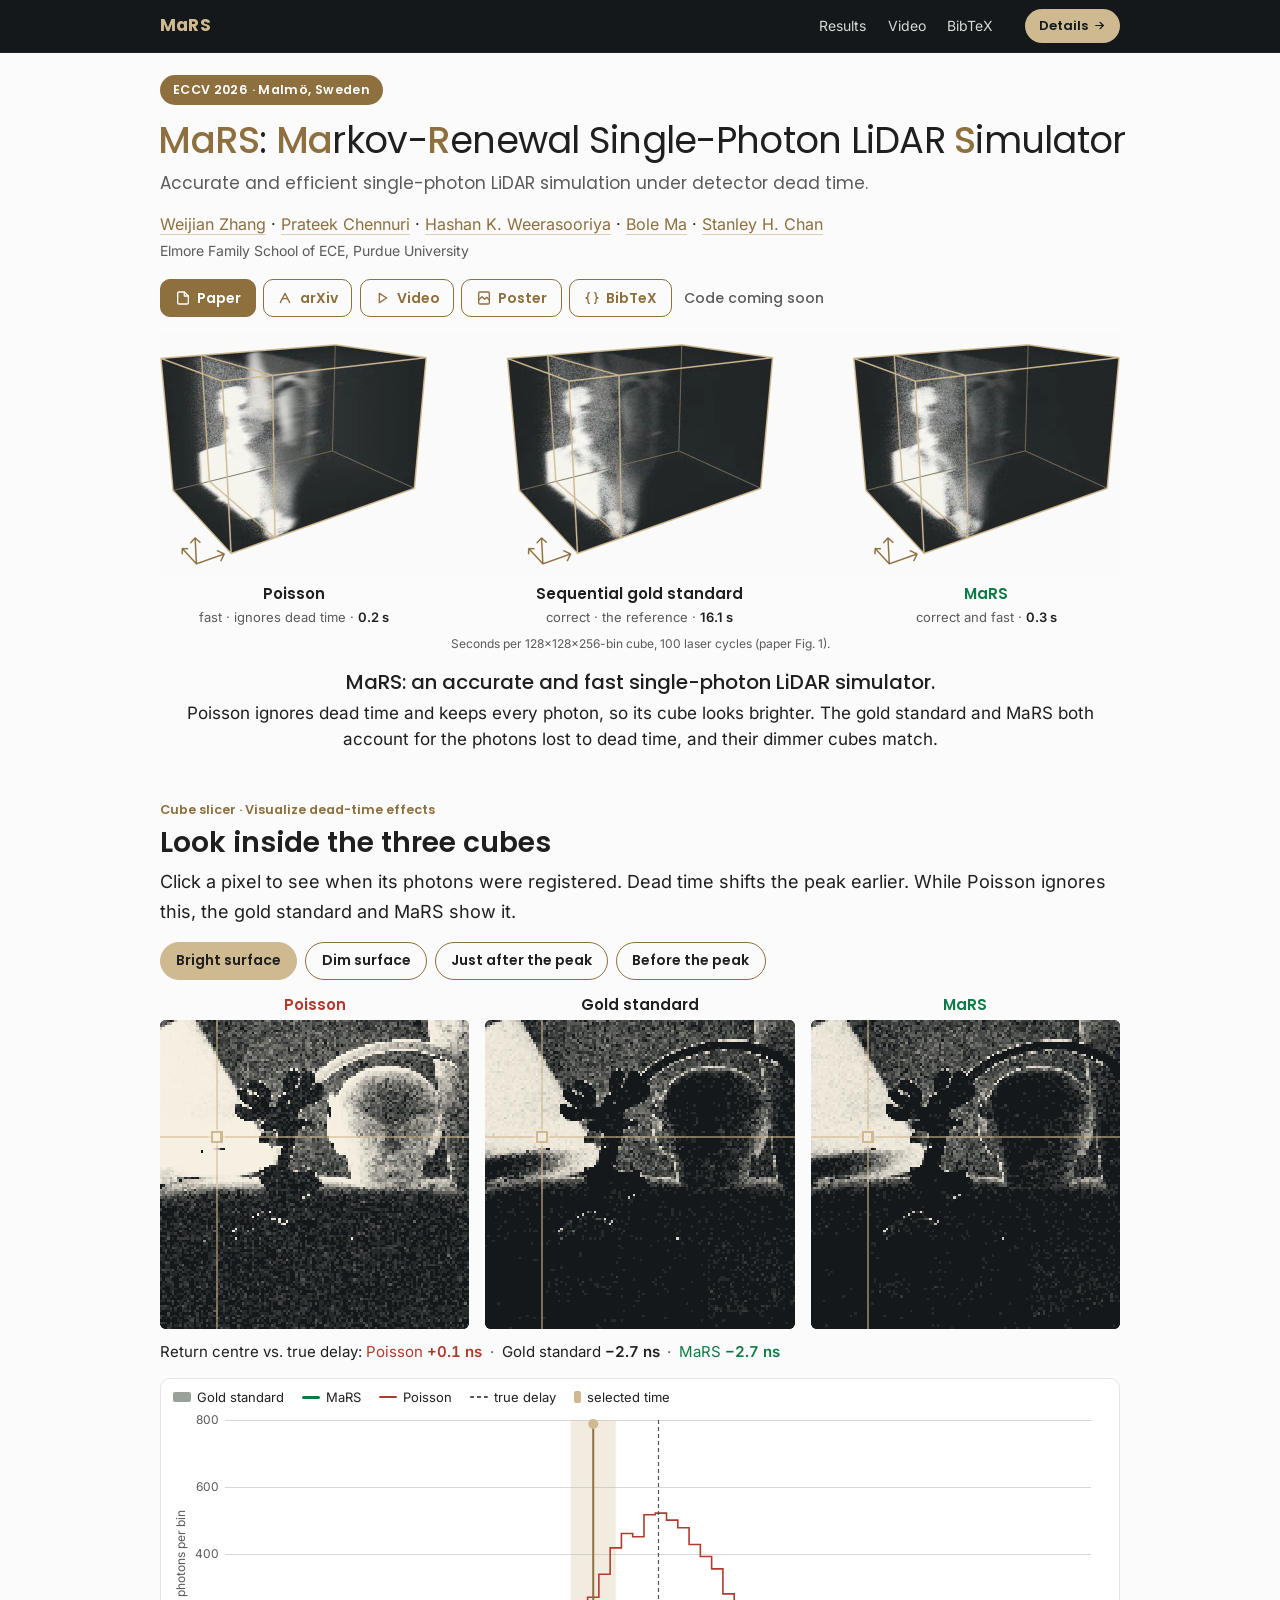
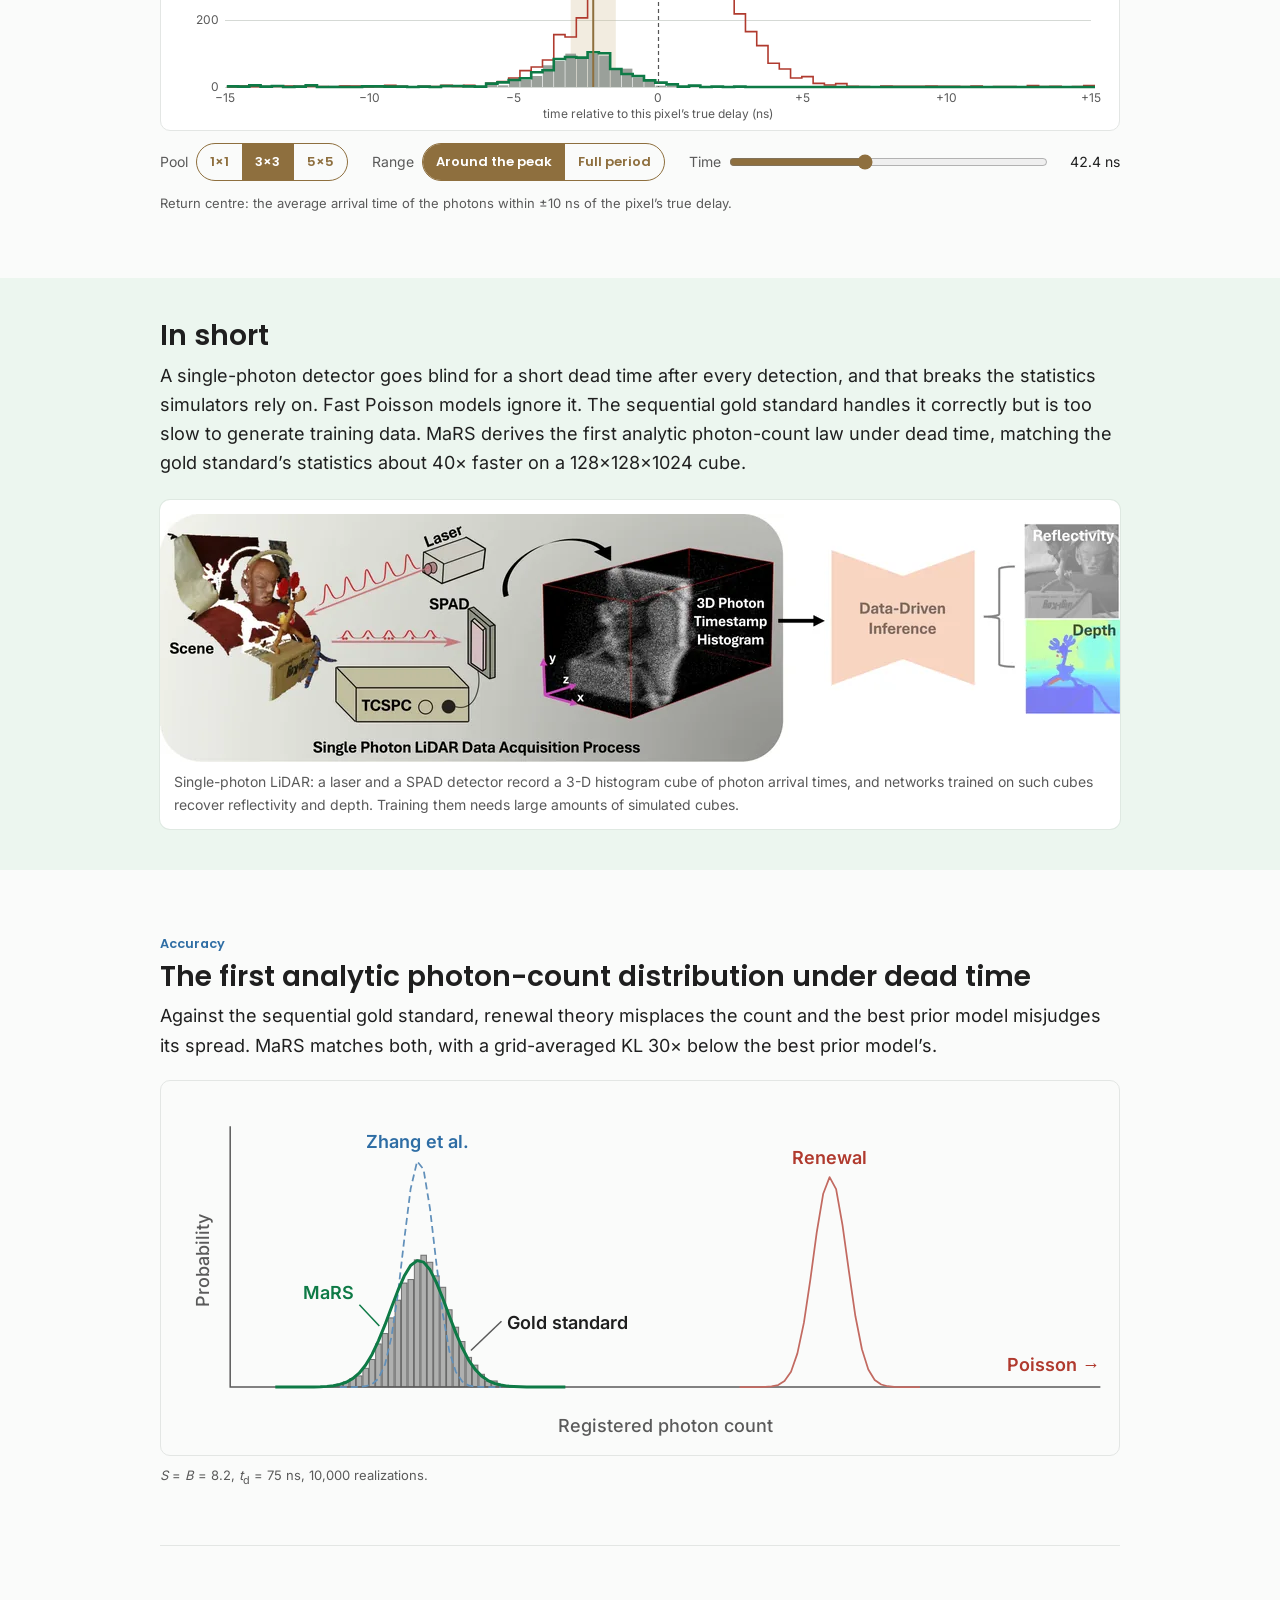
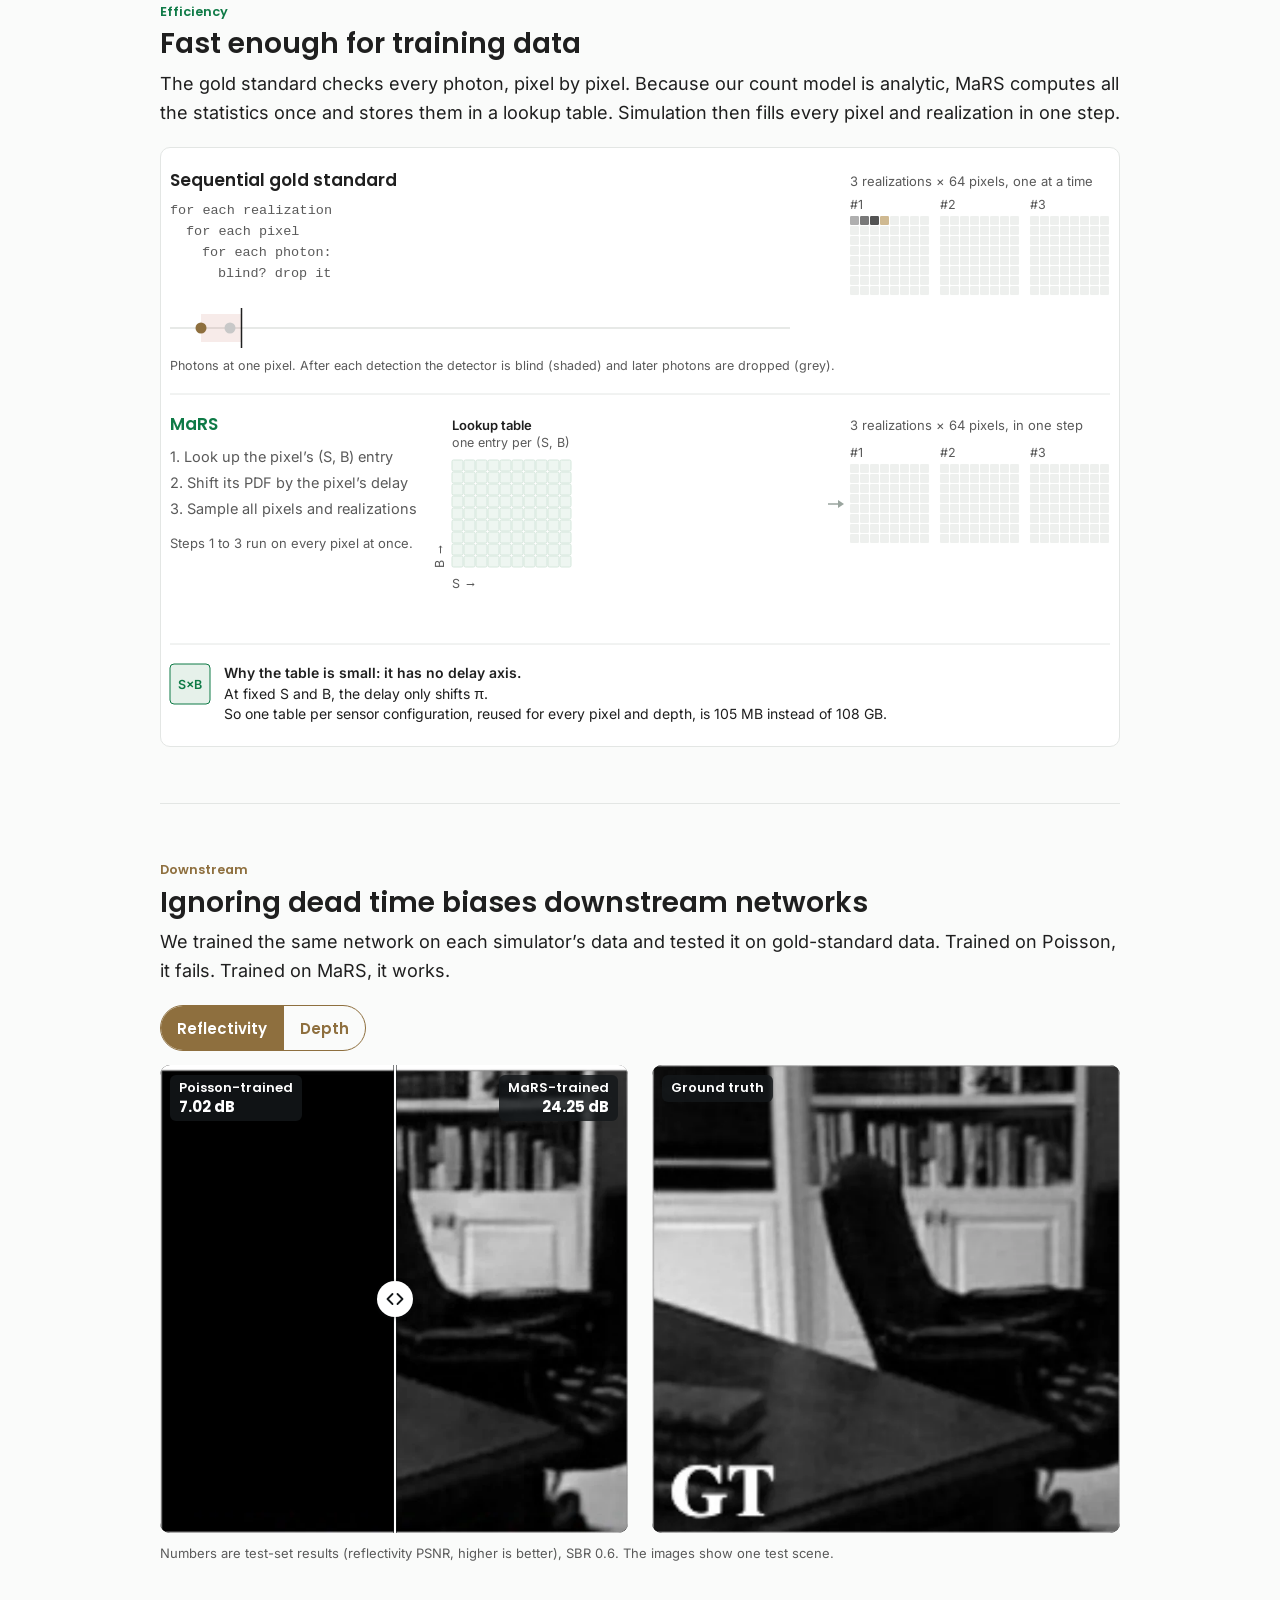
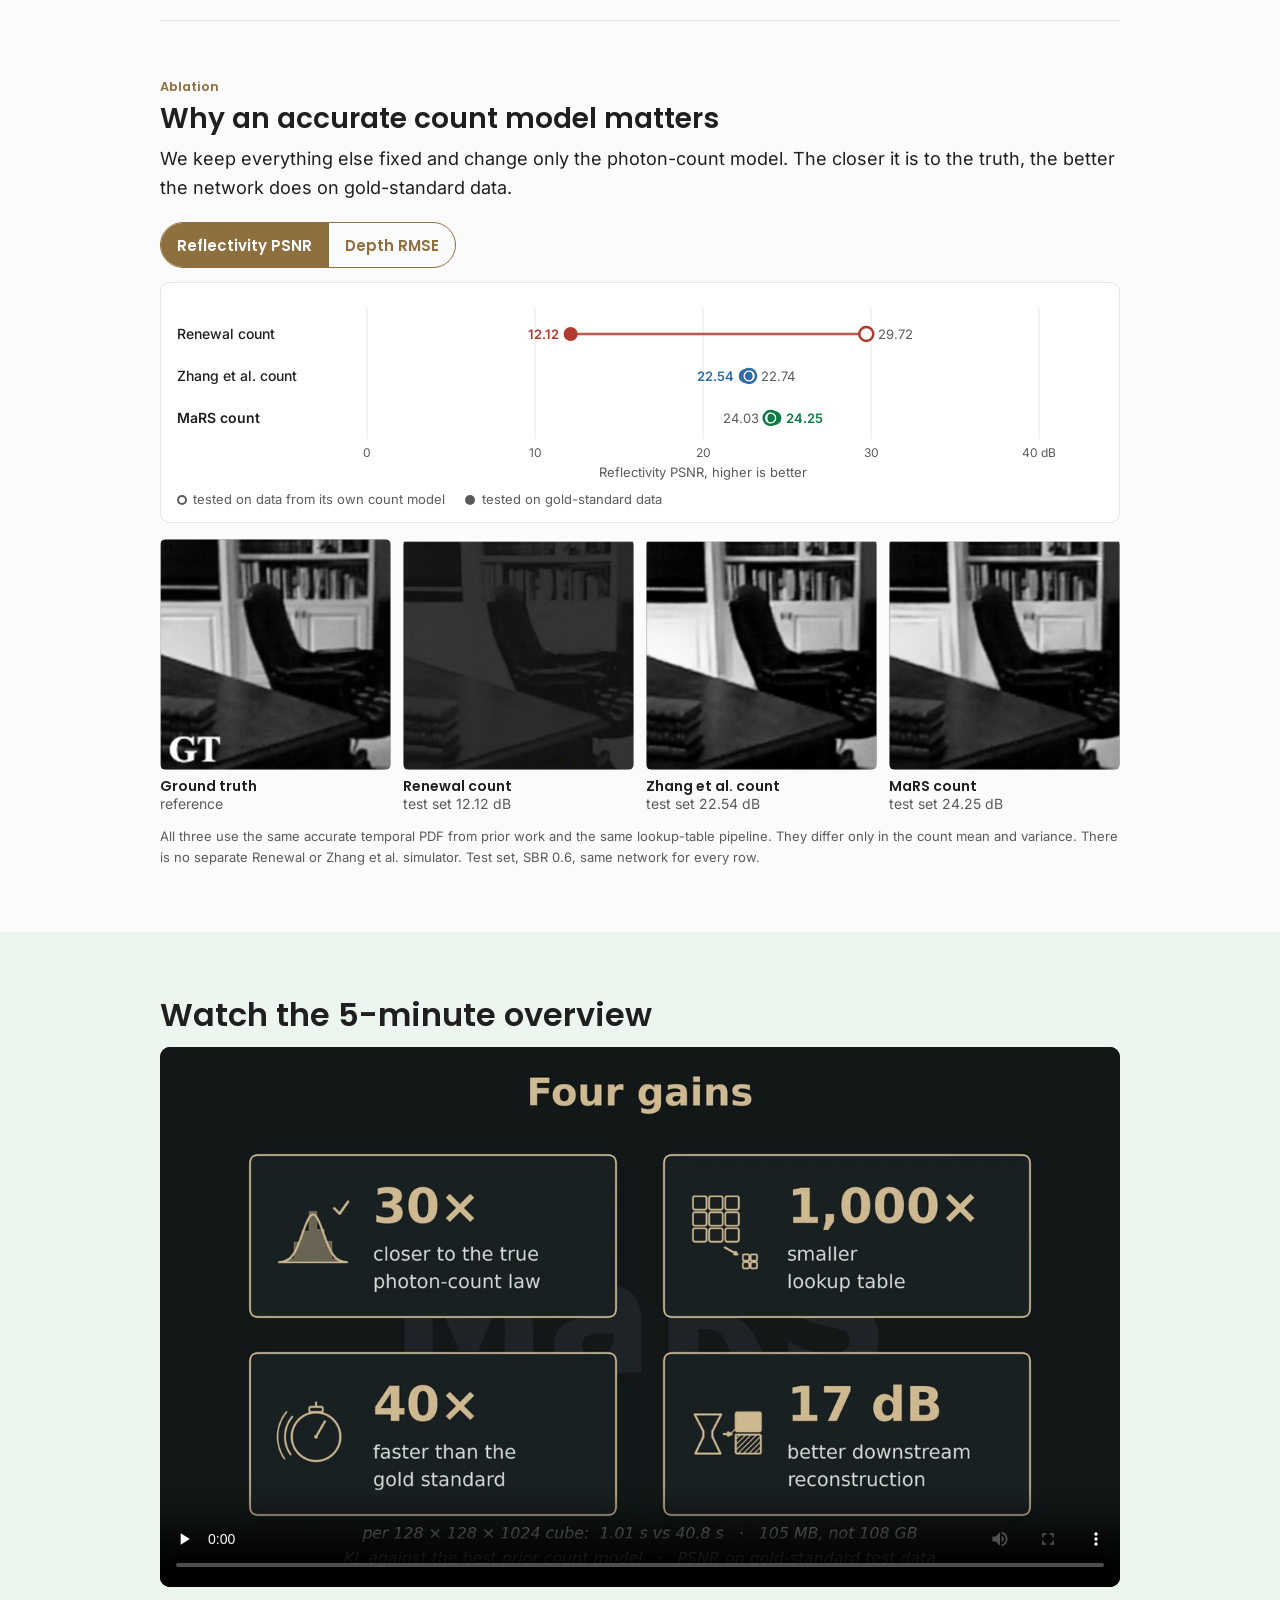
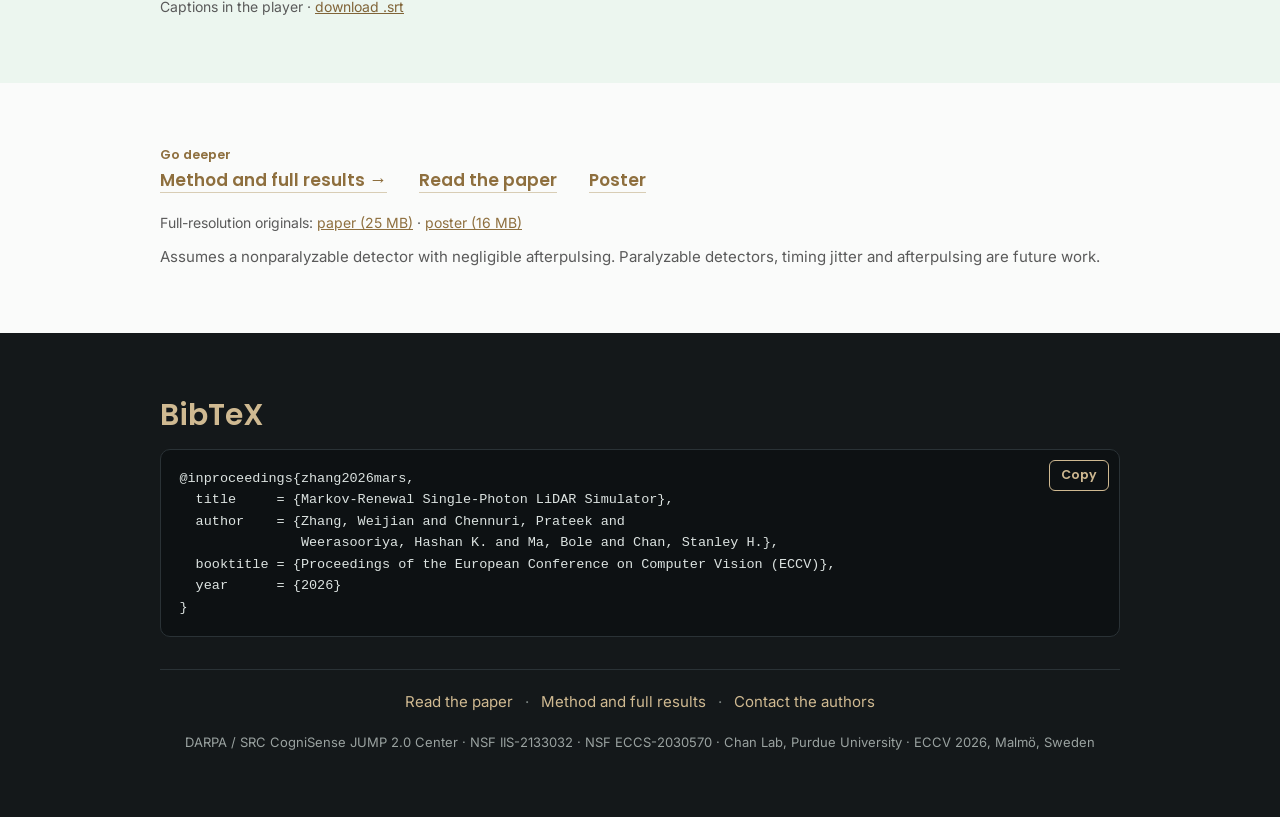
==== commit b8da2aea: "Stage v2.2-E: page title with a colon, as in the h1 (T0, author-approved) <title>, og:title and twit" ====
--- a/index.html
+++ b/index.html
@@ -10,7 +10,7 @@
      so a redirect happens before anything renders. Tiny, no dependencies. -->
 <script src="js/mars-redirect.js"></script>
 
-<title>MaRS, Markov-Renewal Single-Photon LiDAR Simulator</title>
+<title>MaRS: Markov-Renewal Single-Photon LiDAR Simulator</title>
 <meta name="description" content="MaRS gives the first analytic photon-count distribution under detector dead time, matching the sequential gold standard about 40× faster for a 128×128×1024 cube, and making physically faithful single-photon LiDAR training data practical. ECCV 2026.">
 <link rel="canonical" href="https://mars-splidar.github.io/">
 
@@ -30,14 +30,14 @@
 <meta property="og:type" content="website">
 <meta property="og:site_name" content="MaRS">
 <meta property="og:url" content="https://mars-splidar.github.io/">
-<meta property="og:title" content="MaRS, Markov-Renewal Single-Photon LiDAR Simulator">
+<meta property="og:title" content="MaRS: Markov-Renewal Single-Photon LiDAR Simulator">
 <meta property="og:description" content="The first analytic photon-count distribution under detector dead time. Matches the sequential gold standard, 40× faster for a 128×128×1024 cube. ECCV 2026.">
 <meta property="og:image" content="https://mars-splidar.github.io/assets/img/og_card.png?v=3">
 <meta property="og:image:width" content="1200">
 <meta property="og:image:height" content="630">
 <meta property="og:image:alt" content="Three simulated photon-count histogram cubes of the same scene, side by side: Poisson (fast, ignores dead time), the sequential gold standard (correct, the reference) and MaRS (correct and fast). The gold-standard and MaRS cubes look alike. The Poisson cube does not.">
 <meta name="twitter:card" content="summary_large_image">
-<meta name="twitter:title" content="MaRS, Markov-Renewal Single-Photon LiDAR Simulator">
+<meta name="twitter:title" content="MaRS: Markov-Renewal Single-Photon LiDAR Simulator">
 <meta name="twitter:description" content="The first analytic photon-count distribution under detector dead time. Matches the sequential gold standard, 40× faster for a 128×128×1024 cube. ECCV 2026.">
 <meta name="twitter:image" content="https://mars-splidar.github.io/assets/img/og_card.png?v=3">
 <meta name="twitter:image:alt" content="Three simulated photon-count histogram cubes of the same scene, side by side: Poisson (fast, ignores dead time), the sequential gold standard (correct, the reference) and MaRS (correct and fast). The gold-standard and MaRS cubes look alike. The Poisson cube does not.">
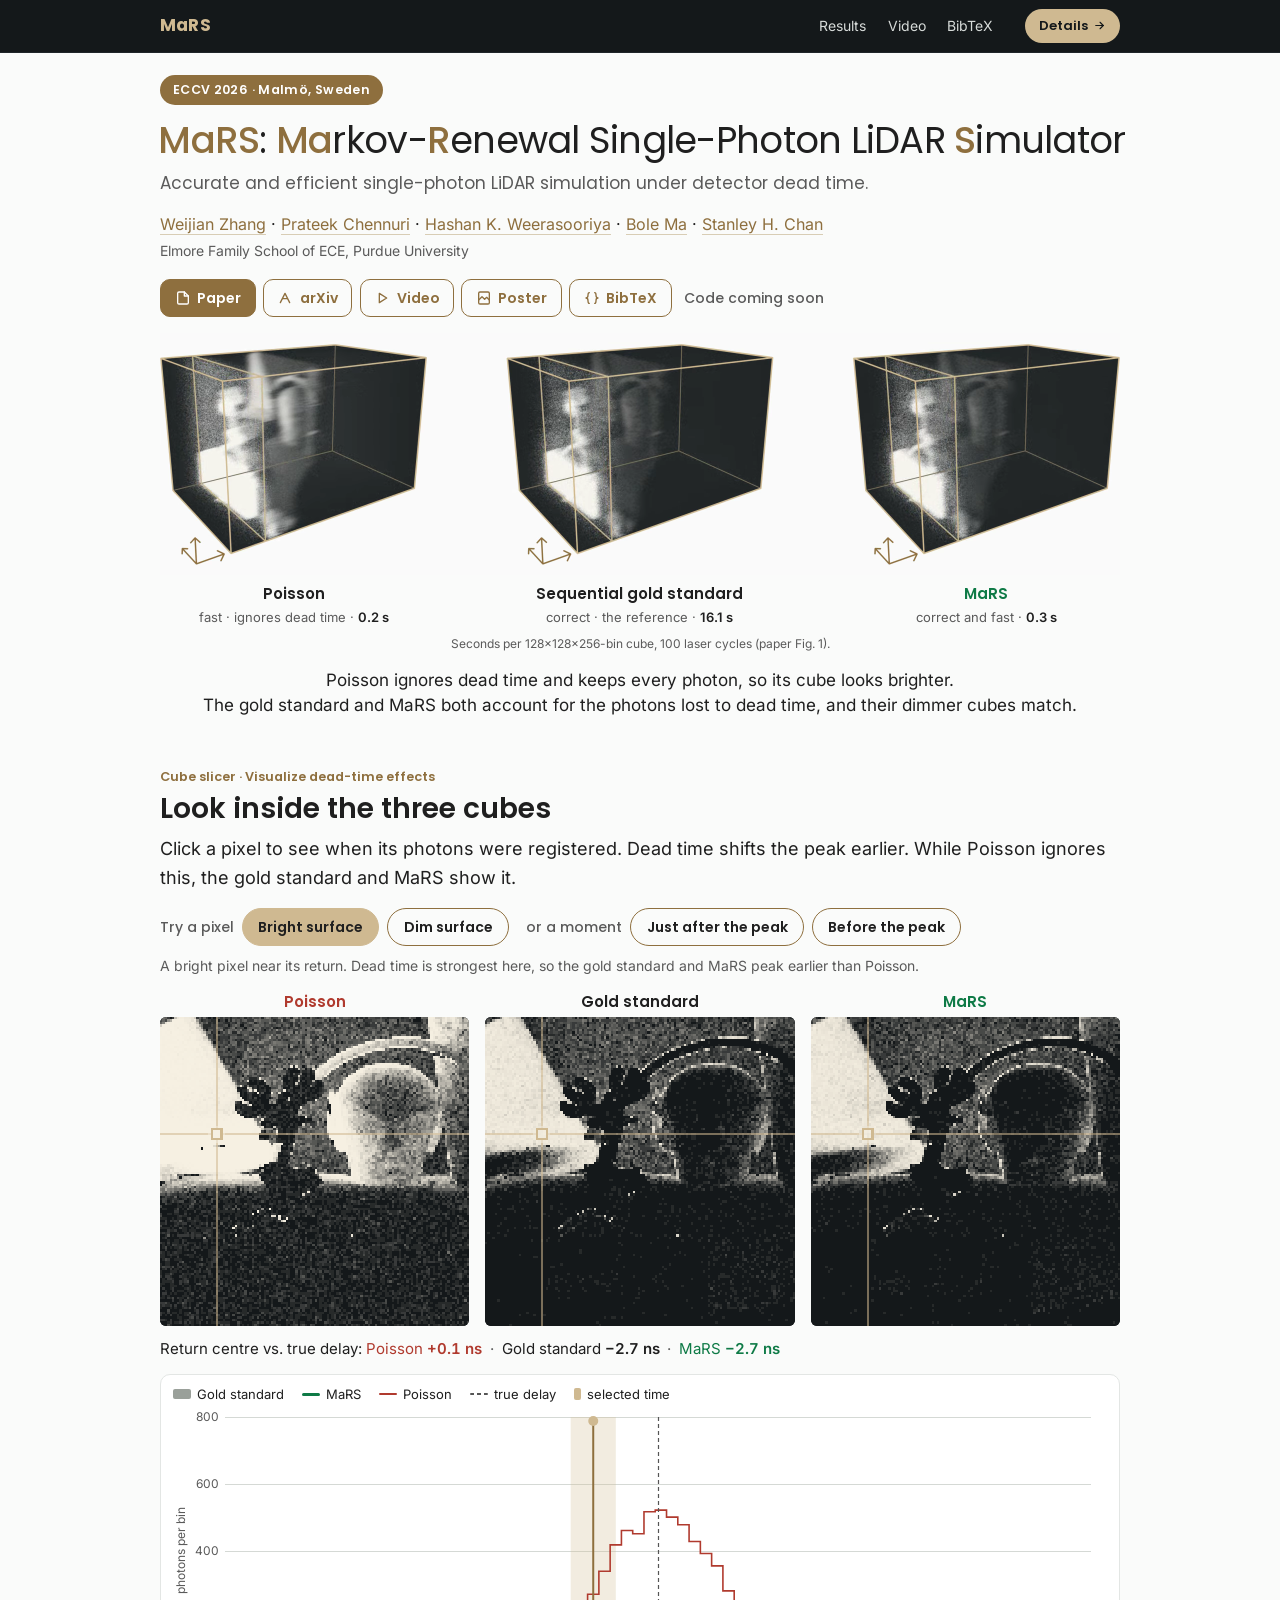
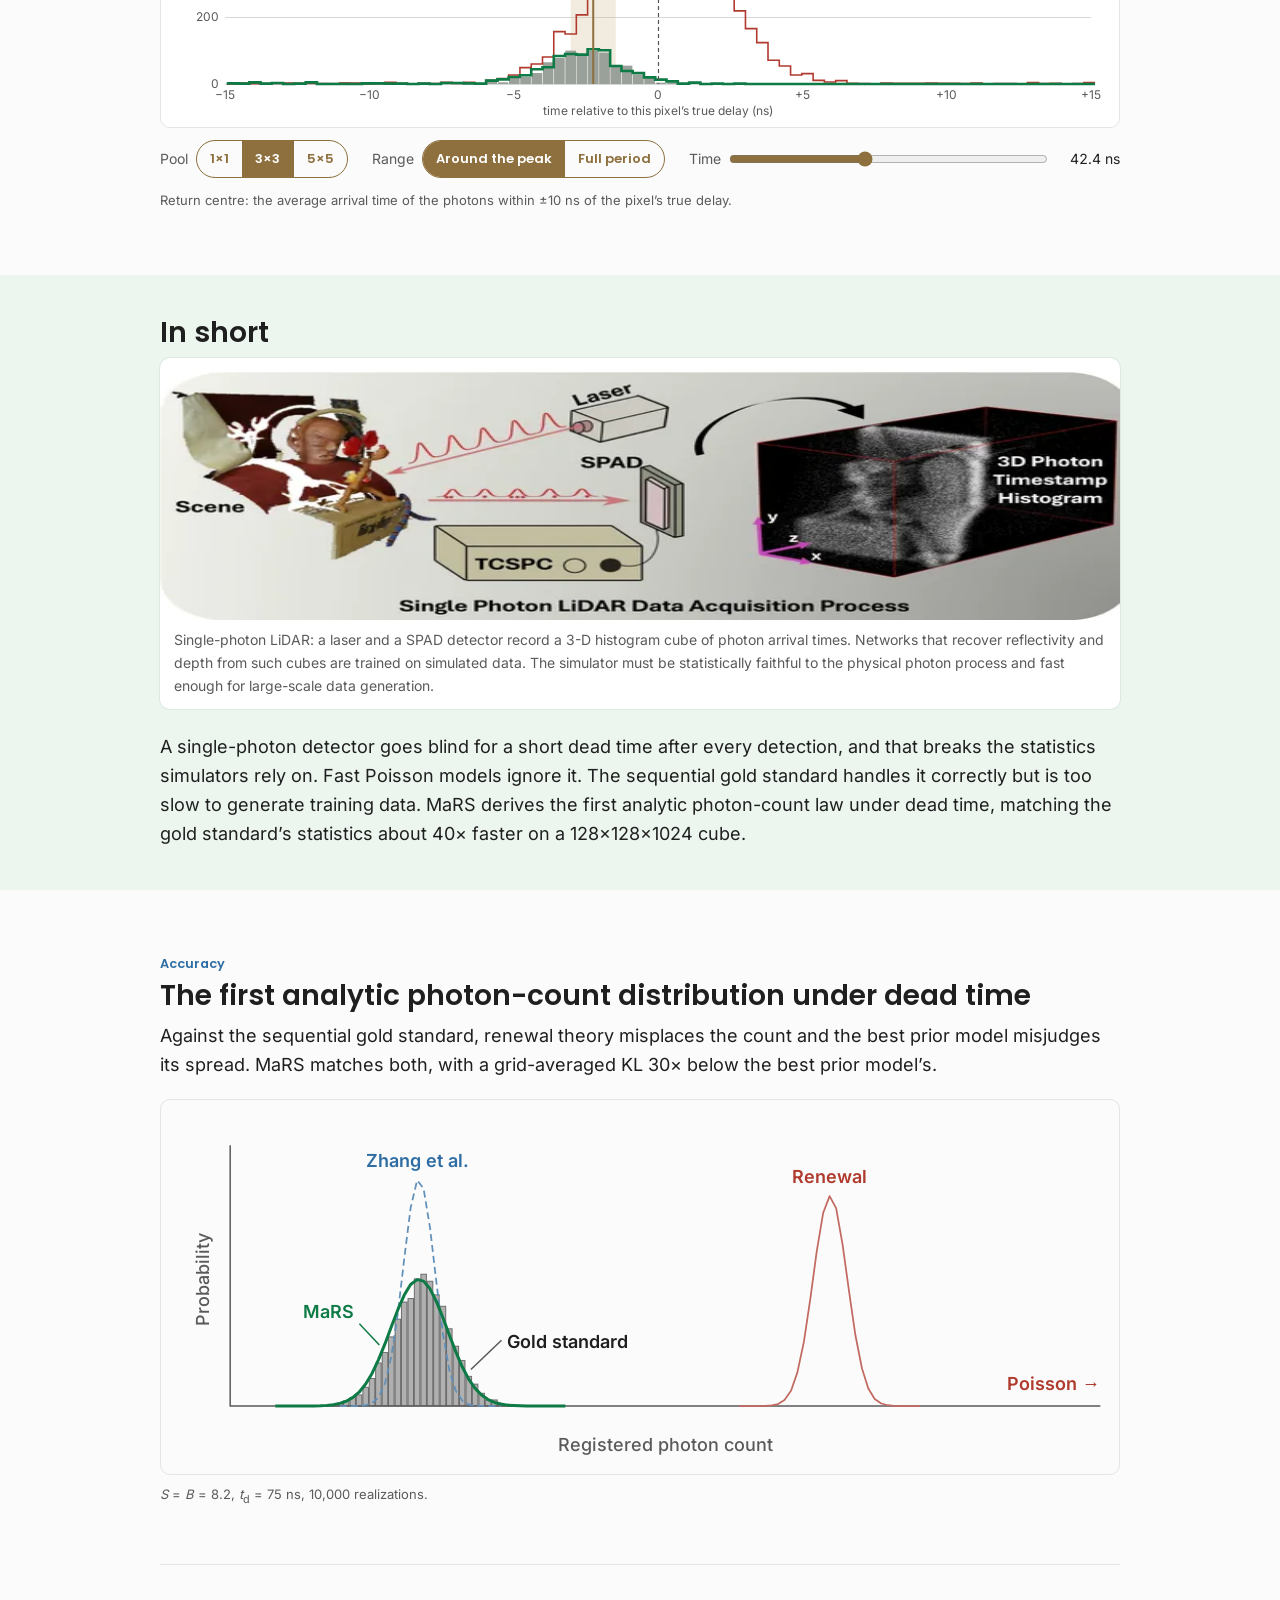
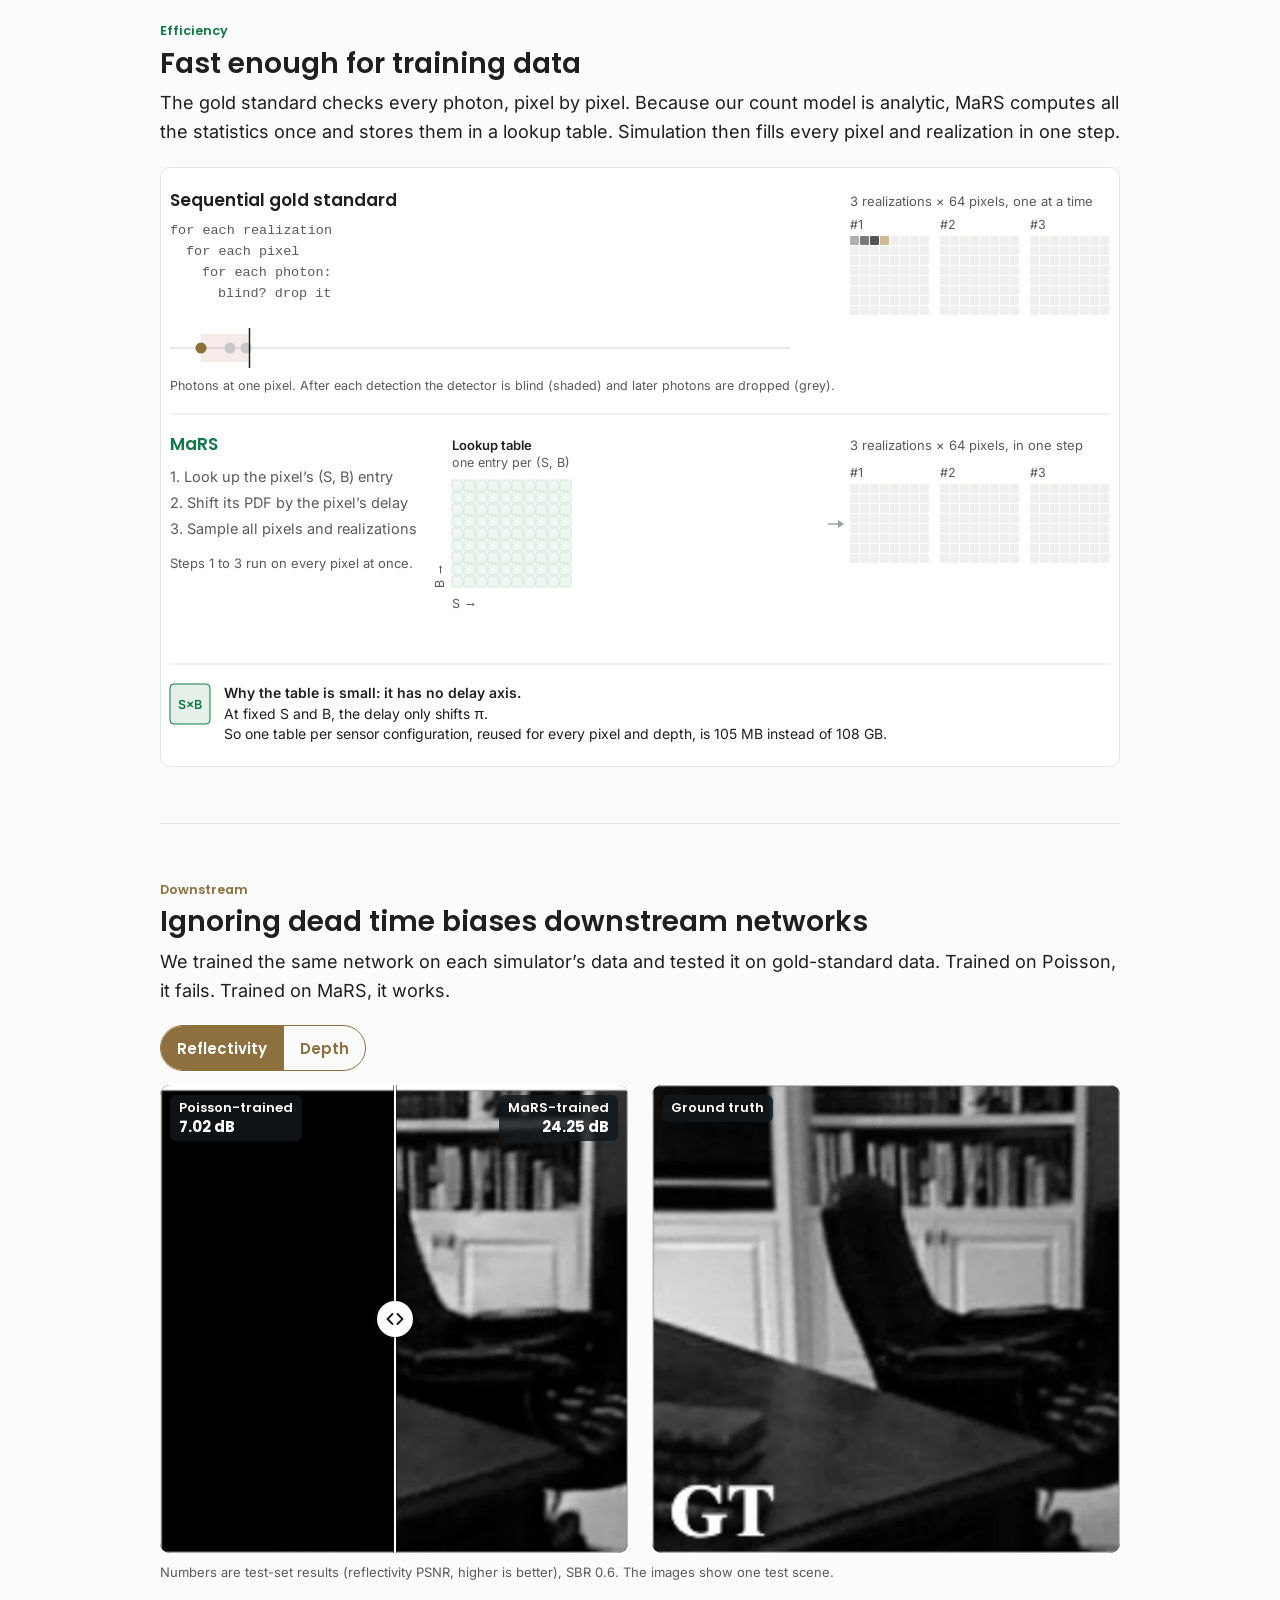
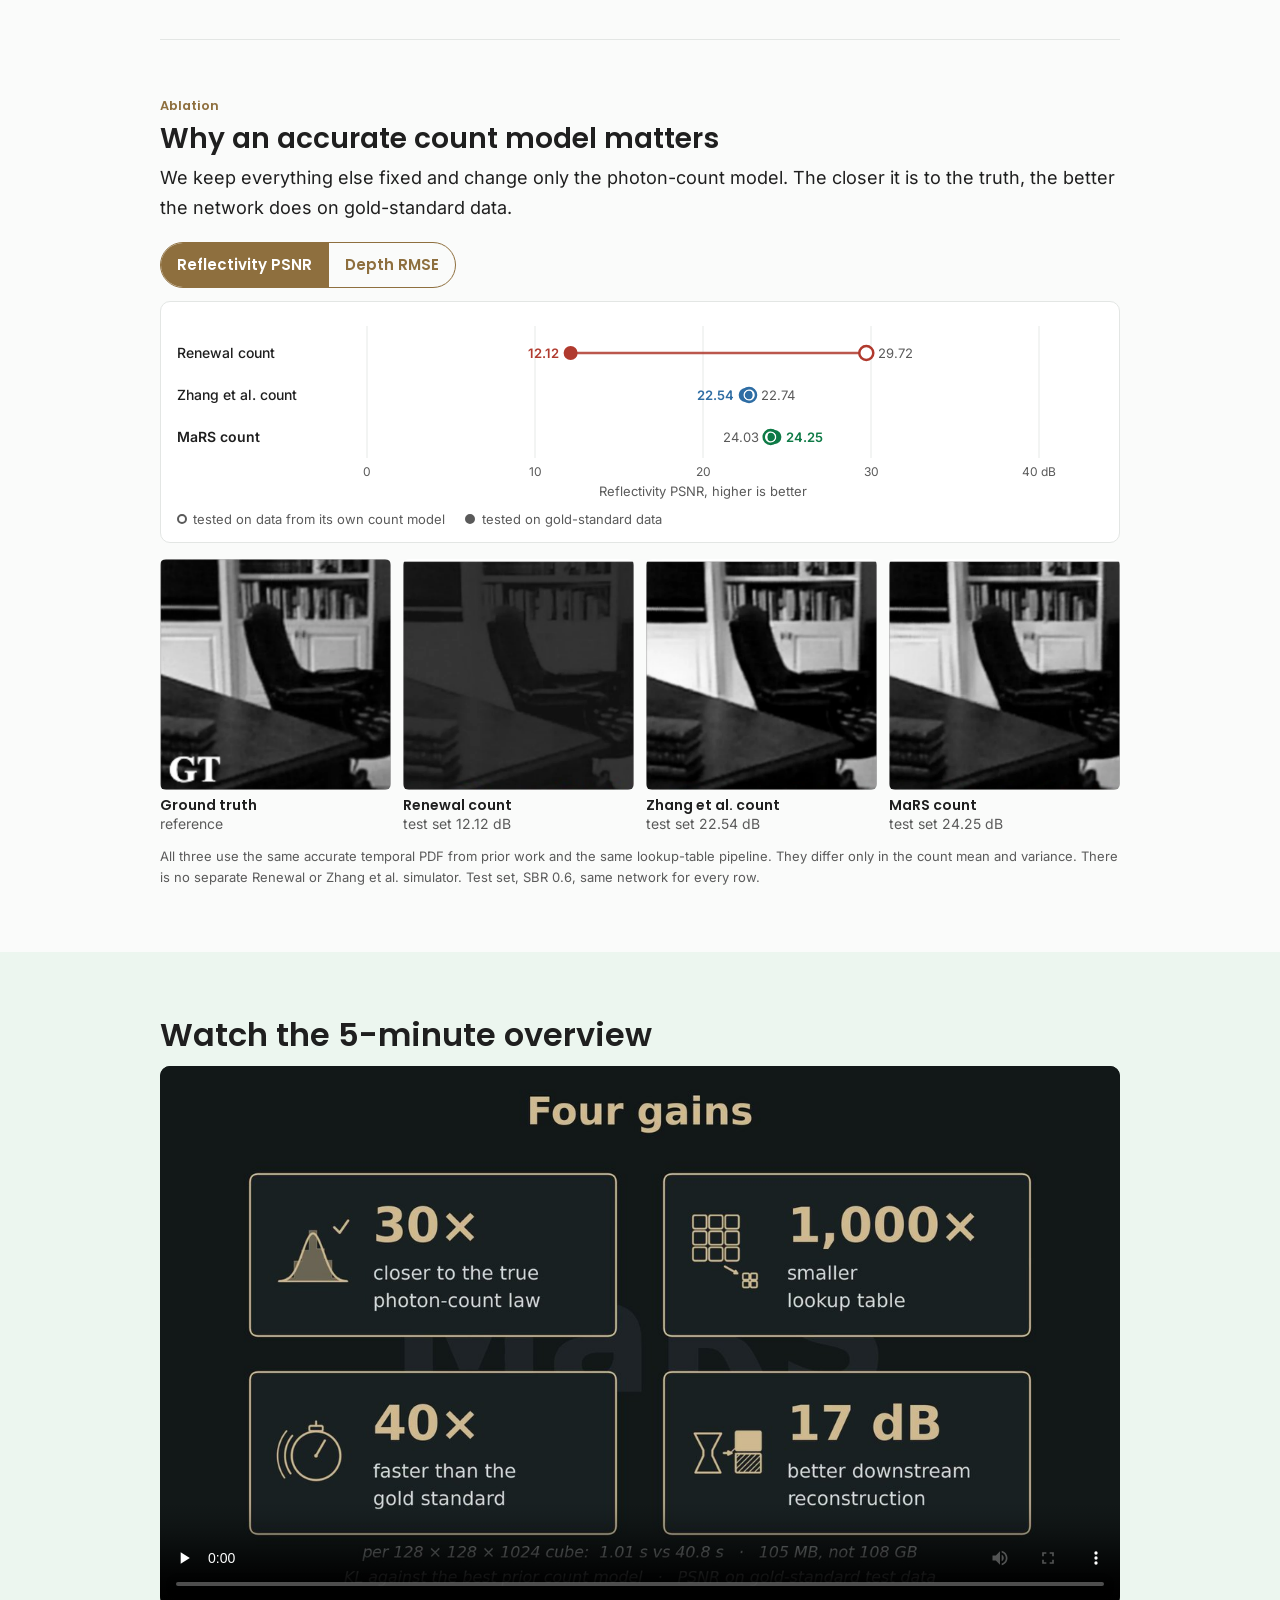
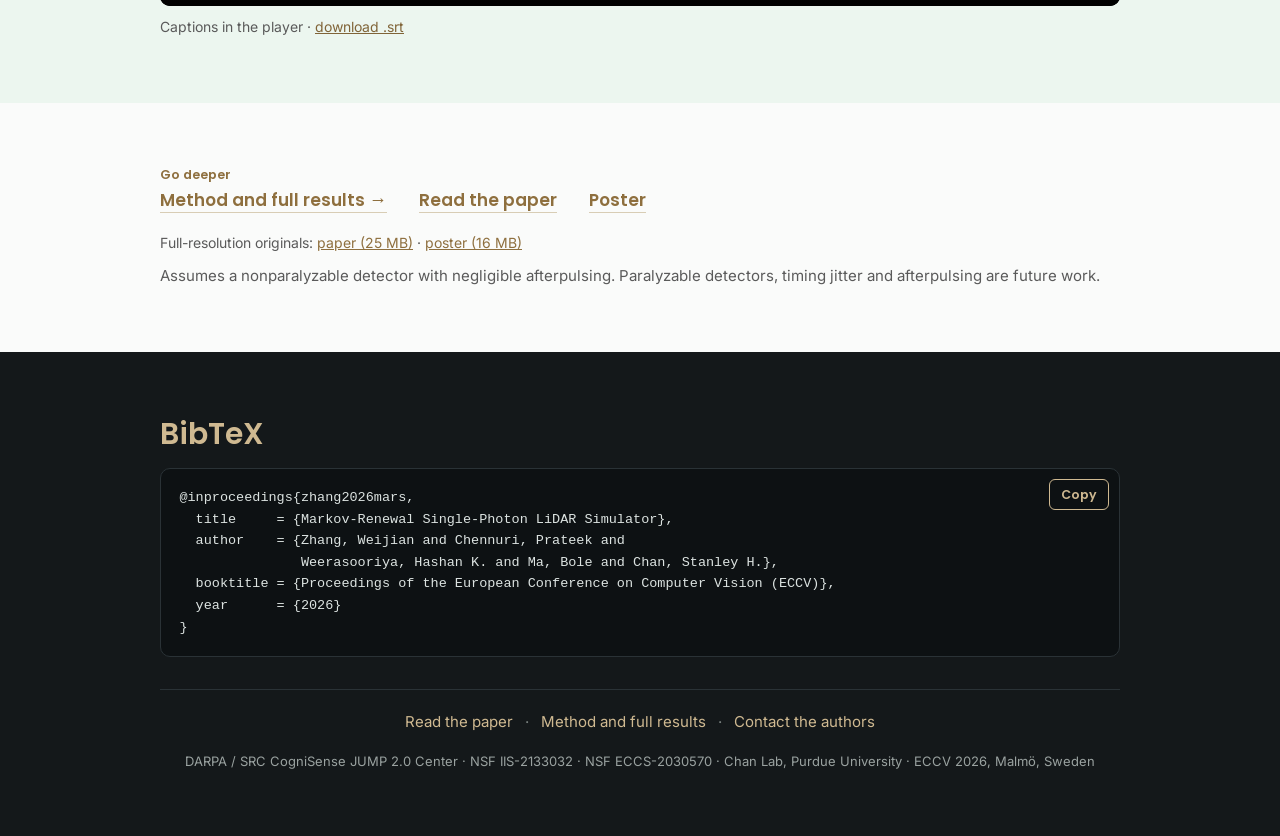
==== commit dfa2e0ae: "Stage v2.3-A: teaser caption, slicer preset hints and notes, In short reordered Guide 0.8's copy, ve" ====
--- a/index.html
+++ b/index.html
@@ -311,13 +311,15 @@
         <p class="mars-teaser__workload">Seconds per 128&times;128&times;256-bin cube, 100 laser cycles (paper Fig. 1).</p>
       </div>
 
-      <!-- Tagline and guiding sentence, verbatim from guide 0.7 (v2.2-A). The
-           teaser's one message is HOW MANY photons; the slicer below carries
-           WHEN. "Their dimmer cubes match", never "the same photons": the
-           cubes are independent realizations (3.7 honesty rule 2). Inside the
-           figcaption so the figure keeps one caption; regular weight. -->
-      <figcaption class="mars-teaser__tagline">MaRS: an accurate and fast single-photon LiDAR simulator.
-        <span class="mars-teaser__guide">Poisson ignores dead time and keeps every photon, so its cube looks brighter. The gold standard and MaRS both account for the photons lost to dead time, and their dimmer cubes match.</span></figcaption>
+      <!-- The guiding sentences, verbatim from guide 0.7, are the whole
+           caption since v2.3-A (guide 0.8): the tagline "MaRS: an accurate
+           and fast single-photon LiDAR simulator." is removed. The teaser's
+           one message is HOW MANY photons; the slicer below carries WHEN.
+           "Their dimmer cubes match", never "the same photons": the cubes are
+           independent realizations (3.7 honesty rule 2). Body type, dark,
+           centred; at >= 900 px each sentence is its own line (css/mars.css),
+           below that the two wrap naturally. -->
+      <figcaption class="mars-teaser__guide"><span class="mars-teaser__s">Poisson ignores dead time and keeps every photon, so its cube looks brighter.</span> <span class="mars-teaser__s">The gold standard and MaRS both account for the photons lost to dead time, and their dimmer cubes match.</span></figcaption>
     </figure>
   </div>
 </section>
@@ -366,15 +368,38 @@
 
     <figure class="mars-slicer" id="mars-slicer" data-media-slot="slicer"
             data-slicer-state="idle" data-slicer-base="assets/data/slicer/">
+      <!-- PRESETS (v2.3-A, guide 0.8): a plain-text hint before each pair
+           (grey, the chips' font, not focusable; on phones each hint starts
+           its own line), then one note under the chips that follows the
+           selected preset. The note is the live <p>; it is EMPTY after a
+           manual pixel or time pick and keeps its height, because four
+           aria-hidden copies of the notes share its grid cell, so the box is
+           as tall as the tallest note at every width. The four sentences
+           live only in tools/build_slicer_data.py (NOTES), which writes them
+           to meta.json for js/mars-slicer.js and splices this block (the
+           default, bright) between the markers; its --check fails if the
+           block drifts or if a note's claims no longer hold in the data.
+           Hints and note are UI text (.mars-ui): reported, not counted. -->
       <div class="mars-ui mars-slicer__presets" role="group" aria-label="Presets">
+        <span class="mars-slicer__hint">Try a pixel</span>
         <button type="button" class="mars-slicer__chip" data-preset="bright"
                 aria-pressed="true">Bright surface</button>
         <button type="button" class="mars-slicer__chip" data-preset="dim"
                 aria-pressed="false">Dim surface</button>
+        <span class="mars-slicer__hint is-second">or a moment</span>
         <button type="button" class="mars-slicer__chip" data-preset="shadow"
                 aria-pressed="false">Just after the peak</button>
         <button type="button" class="mars-slicer__chip" data-preset="before"
                 aria-pressed="false">Before the peak</button>
+      </div>
+      <div class="mars-ui mars-slicer__pnote">
+        <!-- slicer_note:start -->
+        <p class="mars-slicer__pnote-live" aria-live="polite">A bright pixel near its return. Dead time is strongest here, so the gold standard and MaRS peak earlier than Poisson.</p>
+        <span class="mars-slicer__pnote-size" aria-hidden="true">A bright pixel near its return. Dead time is strongest here, so the gold standard and MaRS peak earlier than Poisson.</span>
+        <span class="mars-slicer__pnote-size" aria-hidden="true">A dim pixel. Fewer photons arrive, so the shift is smaller.</span>
+        <span class="mars-slicer__pnote-size" aria-hidden="true">Just after the return. The detector is still blind, so the gold standard and MaRS register almost nothing here. Poisson still does.</span>
+        <span class="mars-slicer__pnote-size" aria-hidden="true">Before the return. Only background light reaches this pixel, and all three agree.</span>
+        <!-- slicer_note:end -->
       </div>
 
       <div class="mars-slicer__stage">
@@ -507,12 +532,12 @@
      workload, 128x128x1024, in the same sentence. The four gains strip that
      sat here until v2.1 is GONE (guide 0.7; WEBSITE_BUILD_STATUS 3.7, v2.2
      amendment): each number now lives in its own module.
+     v2.3-A (guide 0.8): the order inside the band is heading, the Fig. 1
+     card with its new three-sentence caption, then this paragraph.
      ====================================================================== -->
 <section class="mars-band is-mint mars-inshort-band" id="in-short" aria-labelledby="in-short-heading">
   <div class="mars-band__inner">
     <h2 class="mars-demo__title" id="in-short-heading">In short</h2>
-    <p class="mars-section__lede mars-inshort">A single-photon detector goes blind for a short dead time after every detection, and that breaks the statistics simulators rely on. Fast Poisson models ignore it. The sequential gold standard handles it correctly but is too slow to generate training data. MaRS derives the first analytic photon-count law under dead time, matching the gold standard&rsquo;s statistics about 40&times; faster on a 128&times;128&times;1024 cube.</p>
-
     <!-- ==================================================================
          FIG. 1 TOP HALF, WITHOUT THE QUESTION (v2.2-A; guide 0.7). The
          paper's acquisition process, the 3-D photon timestamp histogram and
@@ -593,8 +618,11 @@
                alt="From the paper's Figure 1, single-photon LiDAR data acquisition and use: a SPAD detector records a 3-D photon timestamp histogram cube, which data-driven inference turns into reflectivity and depth.">
         </picture>
       </noscript>
-      <figcaption class="mars-context__caption">Single-photon LiDAR: a laser and a SPAD detector record a 3-D histogram cube of photon arrival times, and networks trained on such cubes recover reflectivity and depth. Training them needs large amounts of simulated cubes.</figcaption>
+      <figcaption class="mars-context__caption">Single-photon LiDAR: a laser and a SPAD detector record a 3-D histogram cube of photon arrival times. Networks that recover reflectivity and depth from such cubes are trained on simulated data. The simulator must be statistically faithful to the physical photon process and fast enough for large-scale data generation.</figcaption>
     </figure>
+
+    <!-- v2.3-A (guide 0.8): the paragraph follows the figure, unchanged. -->
+    <p class="mars-section__lede mars-inshort">A single-photon detector goes blind for a short dead time after every detection, and that breaks the statistics simulators rely on. Fast Poisson models ignore it. The sequential gold standard handles it correctly but is too slow to generate training data. MaRS derives the first analytic photon-count law under dead time, matching the gold standard&rsquo;s statistics about 40&times; faster on a 128&times;128&times;1024 cube.</p>
   </div>
 </section>
 
--- a/css/mars.css
+++ b/css/mars.css
@@ -1469,27 +1469,23 @@
   color: var(--grey);
 }
 
-/* The tagline — the approved headline (PROJECT_BRIEF 4.1). Set like v1's hook
-   caption, which it replaces: larger and darker than a figure caption. */
-.mars-teaser__tagline {
+/* The teaser's caption: the guiding sentences (v2.1-D), the whole
+   figcaption since v2.3-A removed the tagline (guide 0.8). Body type, regular
+   weight, dark, centred; the tagline's 0.9rem gap under the label row. At
+   >= 900 px each sentence is its own block, so the caption is exactly two
+   lines; below that the sentences run on and wrap naturally. */
+.mars-teaser__guide {
+  display: block;
   margin-top: 0.9rem;
   text-align: center;
-  font-family: var(--font-head);
-  font-weight: 500;
-  font-size: clamp(1rem, 2.2vw, 1.25rem);
-  line-height: 1.45;
-  color: var(--dark);            /* DARK on PAPER = 15.89:1 */
-}
-/* v2.1-D: the teaser's guiding sentence, under the tagline in regular weight
-   and body type, so the headline stays the louder line. */
-.mars-teaser__guide {
-  display: block;
-  margin-top: 0.3rem;
   font-family: var(--font-body);
   font-weight: 400;
-  font-size: clamp(0.9375rem, 1.8vw, 1.0625rem);   /* 15 px on phones, under the 16 px tagline */
+  font-size: clamp(0.9375rem, 1.8vw, 1.0625rem);   /* 15 px on phones */
   line-height: 1.5;
-  color: var(--dark);
+  color: var(--dark);            /* DARK on PAPER = 15.89:1 */
+}
+@media (min-width: 900px) {
+  .mars-teaser__s { display: block; }
 }
 
 /* ---- In short (MINT), v2.2-A ------------------------------------------- */
@@ -1508,8 +1504,10 @@
    image box is reserved by an explicit aspect-ratio per crop, because the
    <img> holds a 1 x 1 data: GIF until js/mars-main.js promotes the real
    sources (the attribute-mapped ratio would follow the GIF). */
+/* v2.3-A (guide 0.8): the card comes first, under the heading, and the
+   paragraph follows 1.4rem below it (it was 1.4rem above the card). */
 .mars-context {
-  margin: 1.4rem 0 0;
+  margin: 0 0 1.4rem;
   padding: 14px 0 12px;
   background: #fff;
   border-radius: 10px;
@@ -1960,6 +1958,29 @@
   line-height: 1.2;
   cursor: pointer;
 }
+/* v2.3-A (guide 0.8): a plain-text hint before each pair of chips. The
+   chips' font, grey (5A5A5A on PAPER = 6.9:1), not a control. */
+.mars-slicer__presets { align-items: center; }
+.mars-slicer__hint {
+  font-family: var(--font-head);
+  font-weight: 500;
+  font-size: 0.875rem;
+  line-height: 1.2;
+  color: var(--grey);
+}
+.mars-slicer__hint.is-second { margin-left: 0.6rem; }
+/* The note under the chips. Its live <p> and four aria-hidden copies of the
+   notes share one grid cell, so the box is always as tall as the tallest
+   note: switching presets, or a manual pick emptying it, shifts nothing. */
+.mars-slicer__pnote {
+  display: grid;
+  margin: -0.35rem 0 1rem;
+  font-size: 0.875rem;
+  line-height: 1.45;
+  color: var(--grey);
+}
+.mars-slicer__pnote > * { grid-area: 1 / 1; margin: 0; }
+.mars-slicer__pnote-size { visibility: hidden; }
 .mars-slicer__chip:hover { background: var(--gold-soft); }
 .mars-slicer__chip[aria-pressed="true"] {
   background: var(--gold);       /* FILL; dark text on gold = 8.6:1 */
@@ -2148,6 +2169,9 @@
 .mars-slicer__note { margin-top: 0.7rem; }
 
 @media (max-width: 600px) {
+  .mars-slicer__hint { flex-basis: 100%; font-size: 0.8125rem; }
+  .mars-slicer__hint.is-second { margin: 0.2rem 0 0; }
+  .mars-slicer__pnote { font-size: 0.8125rem; }
   .mars-slicer__chip { min-height: 40px; padding: 0.4rem 0.8rem; font-size: 0.8125rem; }
   .mars-slicer__name { font-size: 0.8125rem; }
   .mars-slicer__readout { font-size: 0.875rem; }
@@ -2176,6 +2200,10 @@
   height: 100%;
   background: var(--ink);
 }
+/* v2.2-E: the frame clips its overflow (the rounded corners), which hid the
+   global focus ring (offset +2 px) on the player itself: a keyboard user
+   tabbing onto the film saw no focus. Draw it inside, as on the slicer canvas. */
+.mars-video__player:focus-visible { outline-offset: -3px; }
 .mars-video__meta {
   margin-top: 0.6rem;
   font-size: 0.875rem;
@@ -2292,7 +2320,6 @@
     border: 0;
   }
   .mars-home .mars-teaser__workload { font-size: 0.75rem; }   /* the mock's 11 px is under the 12 px floor */
-  .mars-home .mars-teaser__tagline { font-size: 0.9375rem; }
   .mars-home .mars-teaser__guide { font-size: 0.875rem; line-height: 1.5; }
 
   /* Fig. 1 card (T3): 10 px inside the card, the inference crop at 68 %
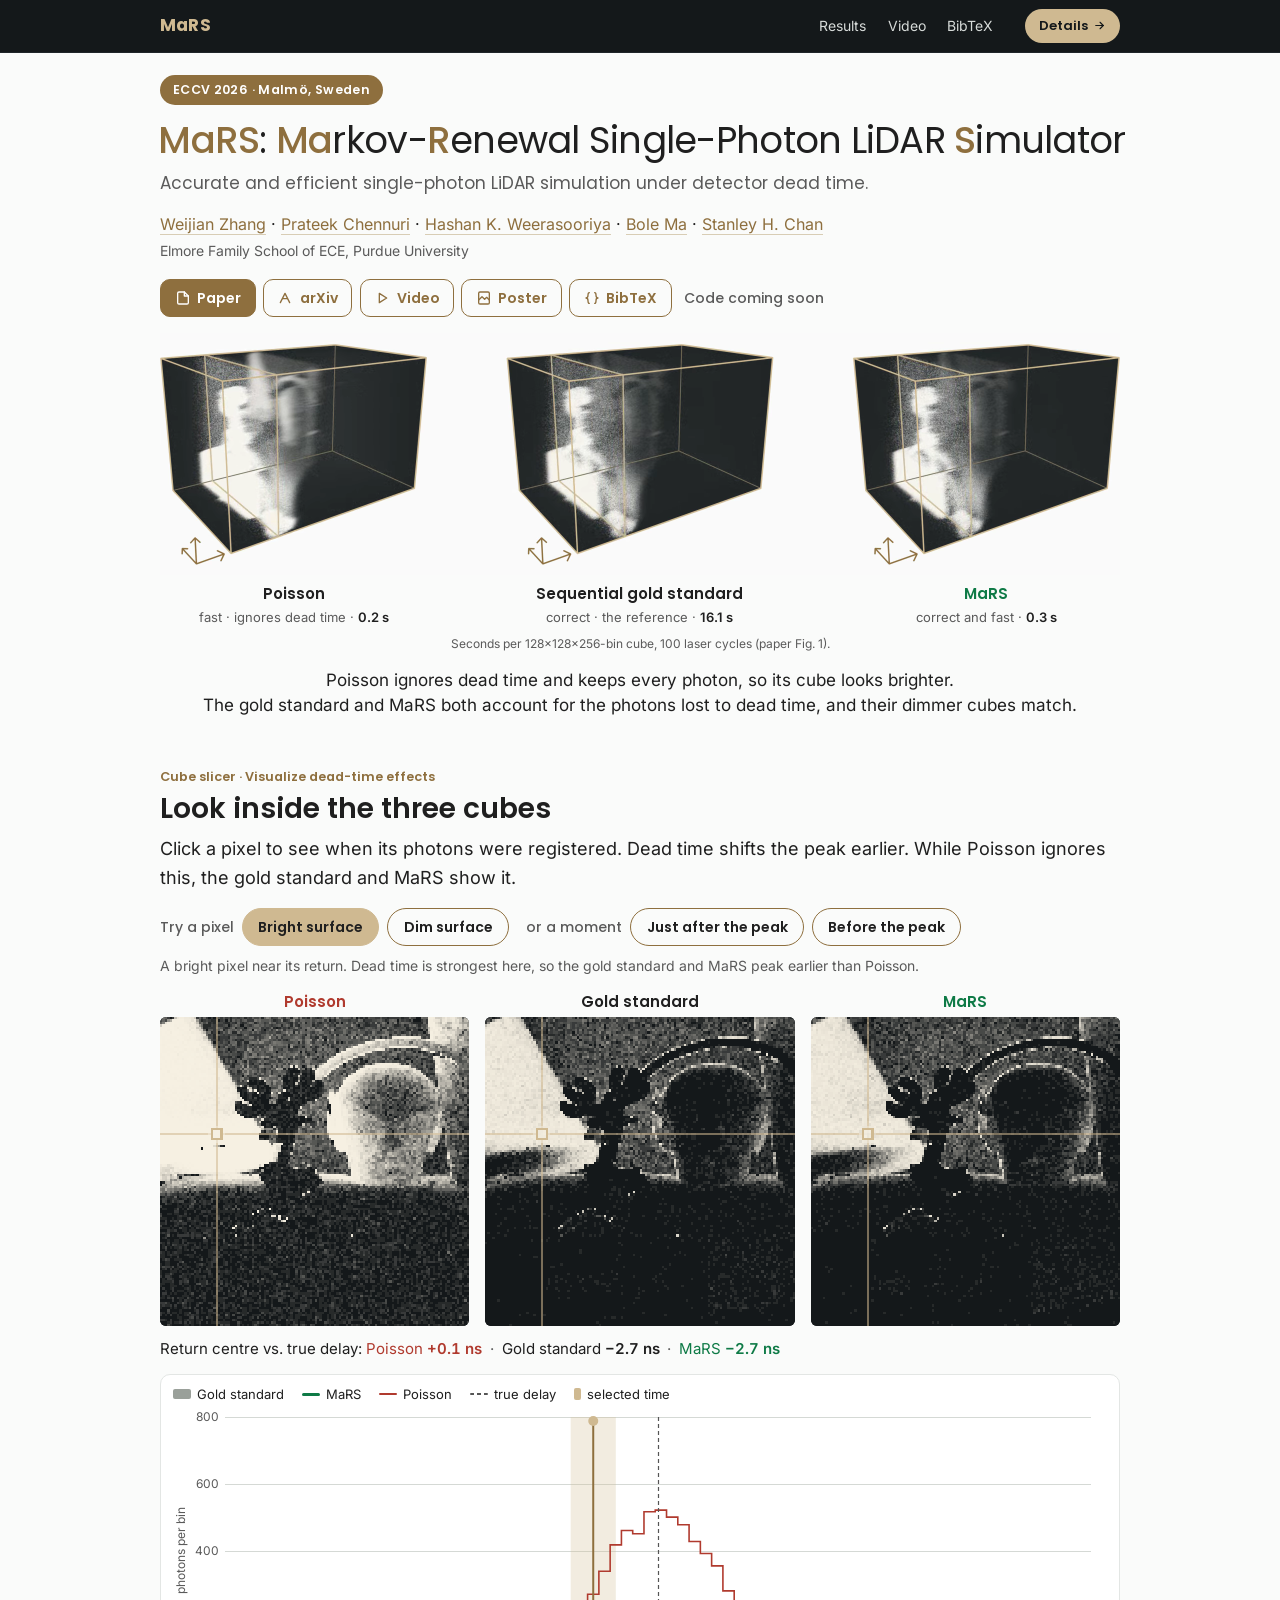
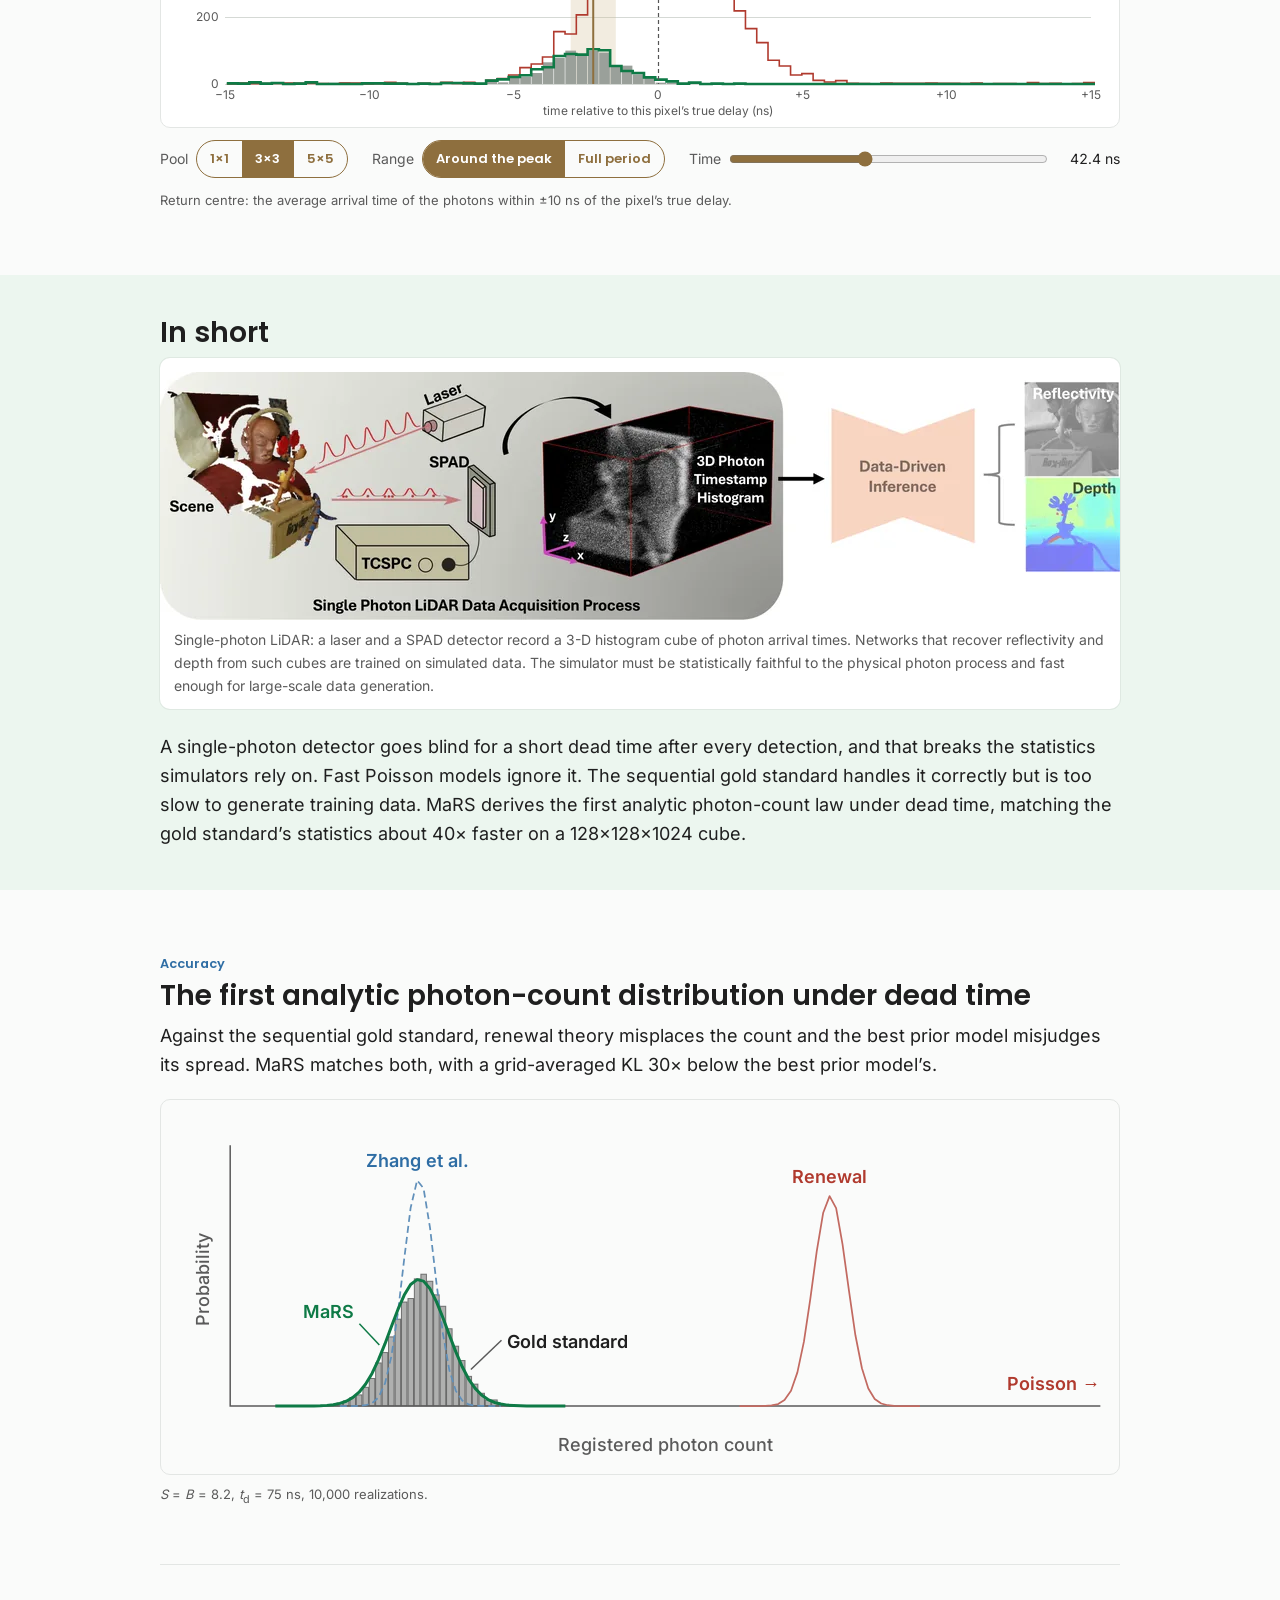
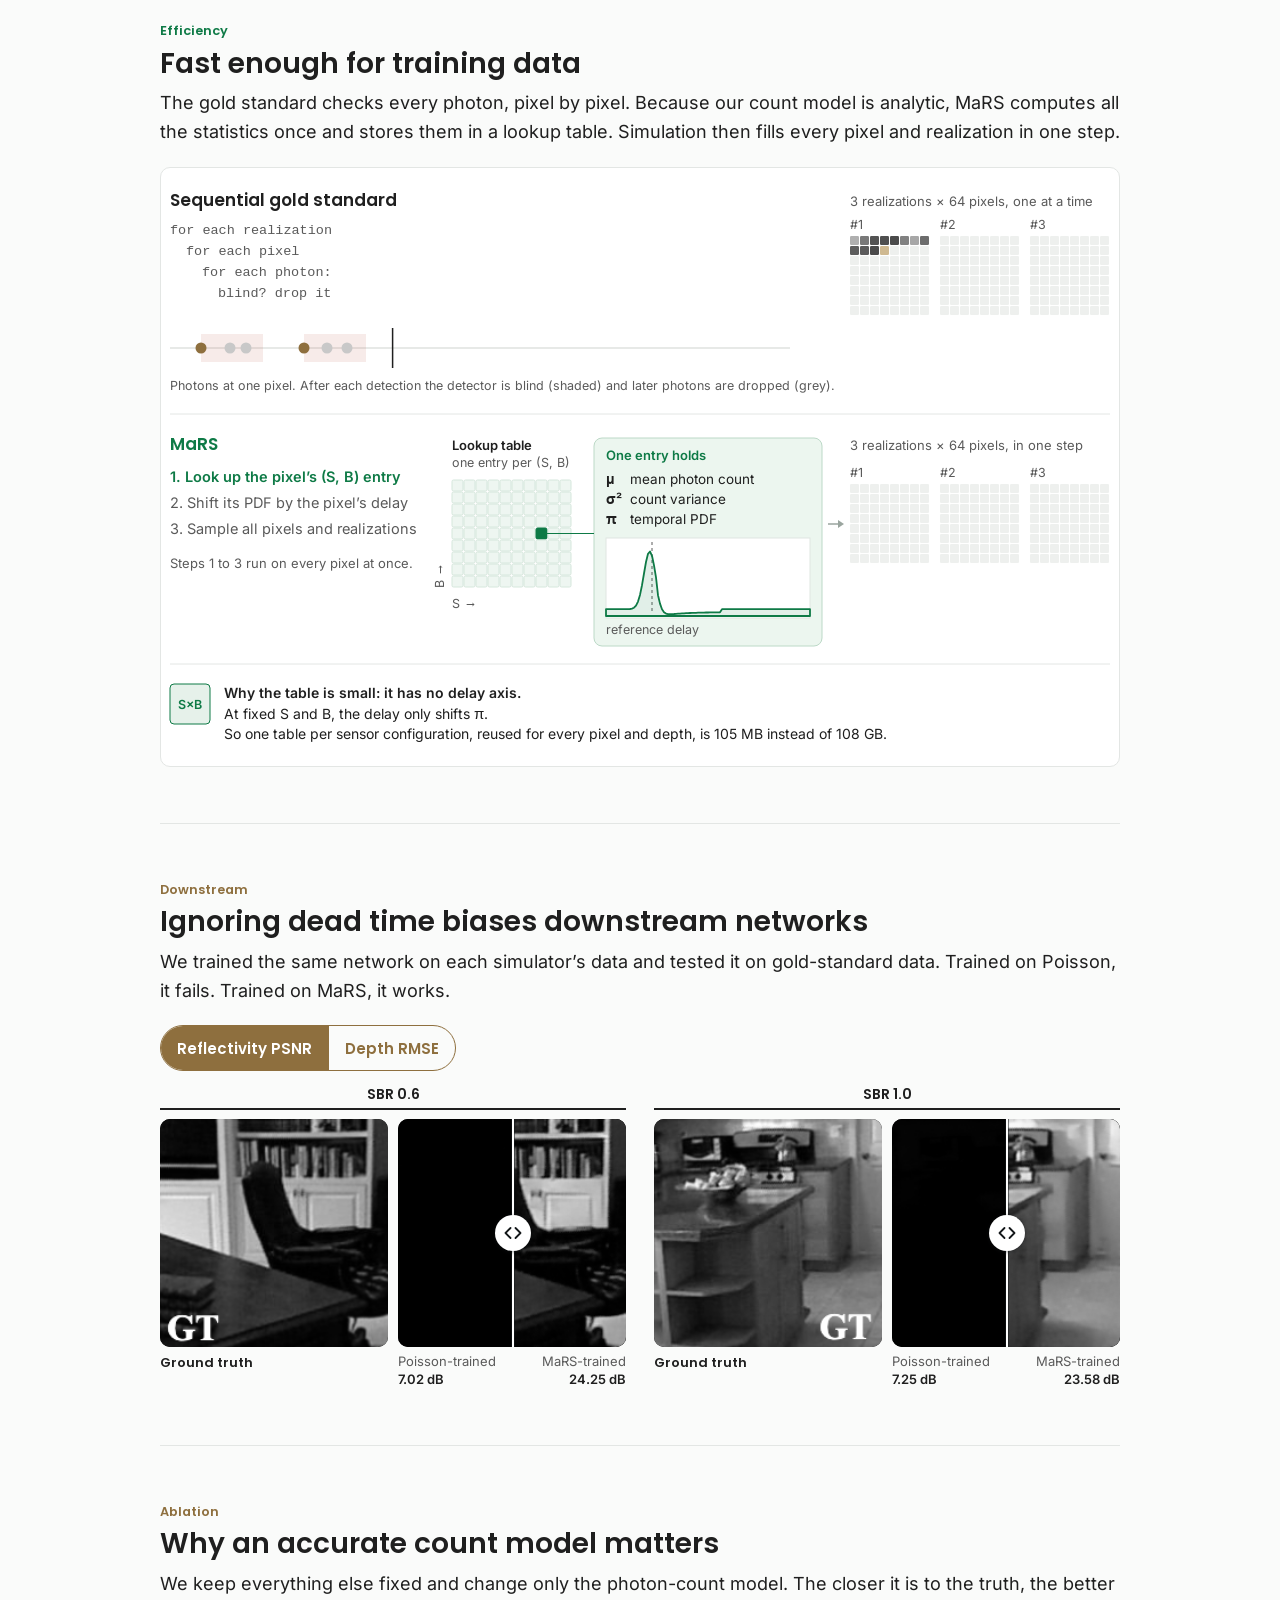
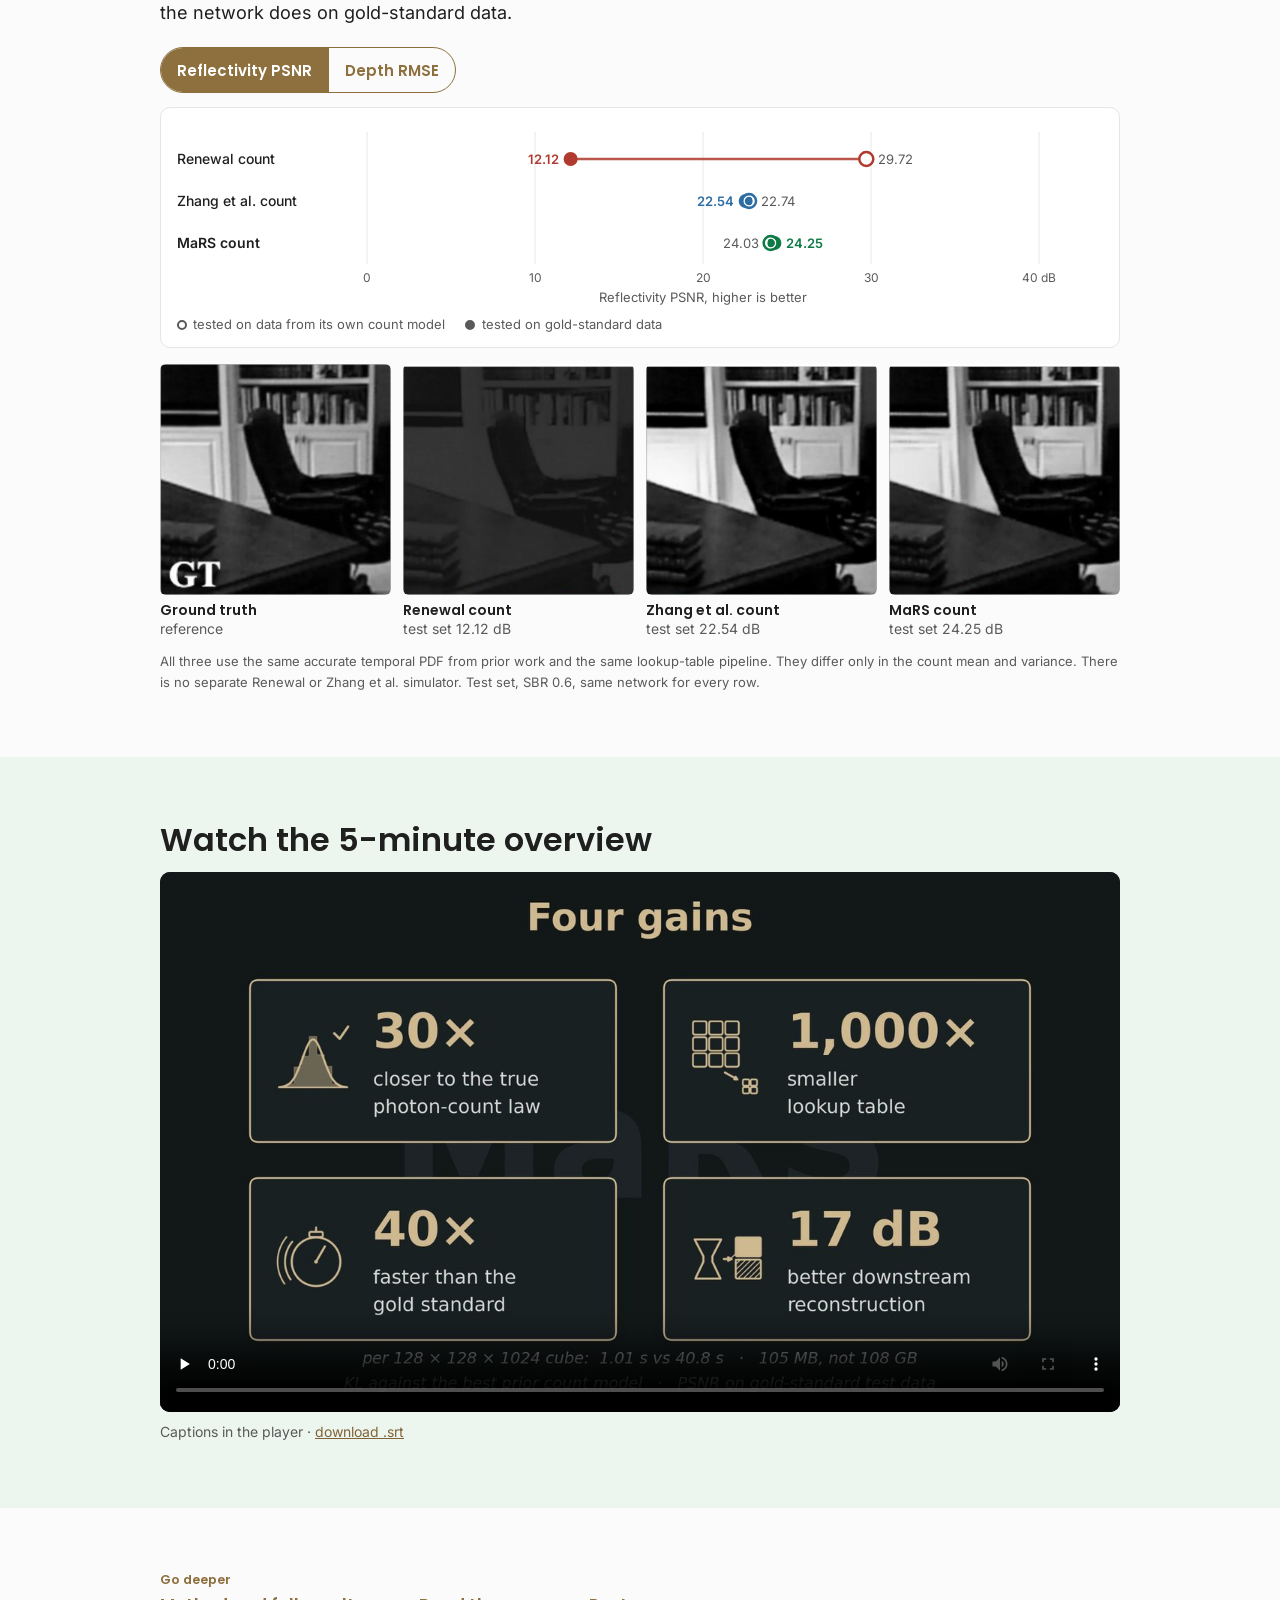
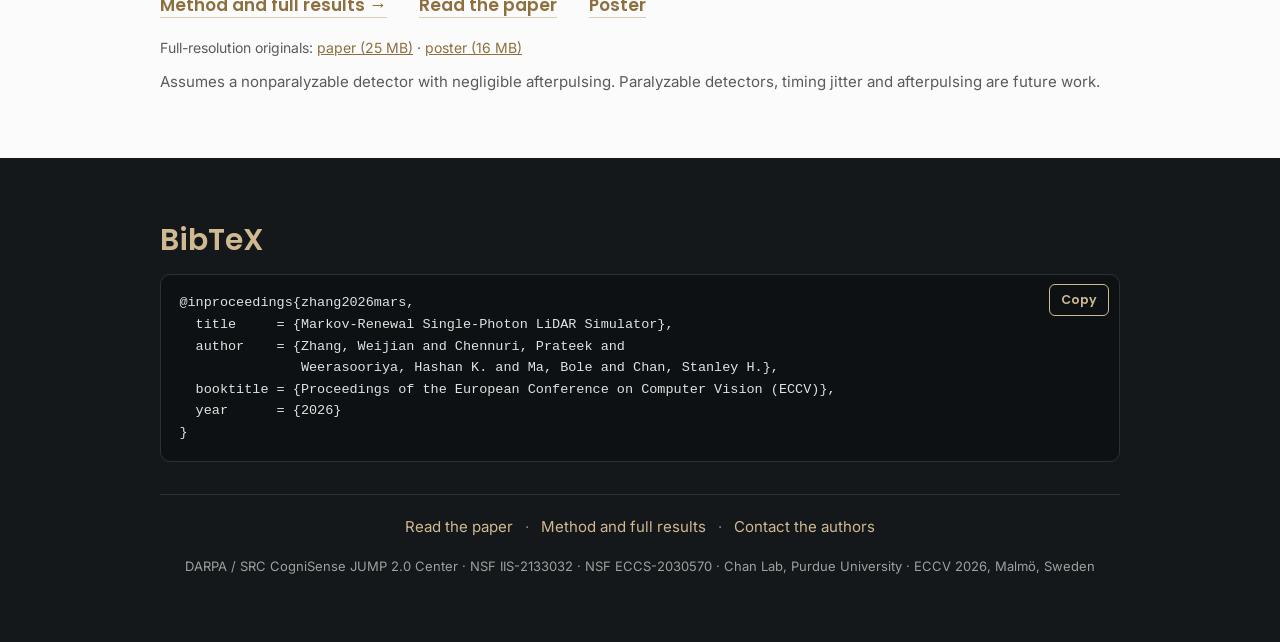
==== commit bcd48ade: "Stage v2.3-B T2-T4: Downstream shows SBR 0.6 and SBR 1.0, linked sliders Guide 0.8. Toggle Reflectiv" ====
--- a/index.html
+++ b/index.html
@@ -1014,73 +1014,132 @@
         <div class="mars-ui mars-compare__toggle" role="group"
              aria-label="Reconstruction shown">
           <button type="button" class="mars-compare__mode" data-mode="refl"
-                  aria-pressed="true">Reflectivity</button>
+                  aria-pressed="true">Reflectivity PSNR</button>
           <button type="button" class="mars-compare__mode" data-mode="depth"
-                  aria-pressed="false">Depth</button>
+                  aria-pressed="false">Depth RMSE</button>
         </div>
-        <div class="mars-compare__pair">
-          <div class="mars-compare__cell">
-            <div class="mars-compare__stage">
-              <img class="mars-compare__img is-under" width="720" height="720"
-                   alt="" decoding="async"
-                   data-src-refl="assets/img/res_refl_poisson.webp"
-                   data-src-depth="assets/img/res_depth_poisson.webp"
-                   data-alt-refl="Reflectivity recovered by the Poisson-trained network on a gold-standard test scene: almost entirely black, with no recoverable scene."
-                   data-alt-depth="Depth recovered by the Poisson-trained network on a gold-standard test scene: the shapes survive, but the whole scene is placed far too close and its depth range is flattened.">
-              <img class="mars-compare__img is-over" width="720" height="720"
-                   alt="" decoding="async"
-                   data-src-refl="assets/img/res_refl_mars.webp"
-                   data-src-depth="assets/img/res_depth_mars.webp"
-                   data-alt-refl="Reflectivity recovered by the MaRS-trained network on the same scene: the bookshelf, chair and table close to ground truth in brightness and detail."
-                   data-alt-depth="Depth recovered by the MaRS-trained network on the same scene: the chair, table and back wall at depths close to ground truth.">
-              <!-- the ground truth inside the slider frame, shown only while
-                   "Hold to see ground truth" is held (phones). Decorative
-                   here (alt ""): the live region below announces it. -->
-              <img class="mars-compare__img is-gt" width="720" height="720"
-                   alt="" decoding="async"
-                   data-src-refl="assets/img/res_refl_gt.webp"
-                   data-src-depth="assets/img/res_depth_gt.webp">
-              <input class="mars-compare__range" type="range" min="0" max="100"
-                     value="50" step="1"
-                     aria-label="Divider: Poisson-trained left, MaRS-trained right"
-                     aria-valuetext="50% Poisson-trained, 50% MaRS-trained">
-              <span class="mars-compare__handle" aria-hidden="true"></span>
-              <p class="mars-compare__chip is-left"
-                 data-depth="Poisson-trained &lt;b&gt;1.654&amp;nbsp;m&lt;/b&gt;">Poisson-trained <b>7.02&nbsp;dB</b></p>
-              <p class="mars-compare__chip is-right"
-                 data-depth="MaRS-trained &lt;b&gt;0.074&amp;nbsp;m&lt;/b&gt;">MaRS-trained <b>24.25&nbsp;dB</b></p>
-              <p class="mars-compare__chip is-gt" hidden>Ground truth</p>
+        <!-- v2.3-B (guide 0.8): two test scenes, SBR 0.6 (library) and SBR 1.0
+             (kitchen), each a ground-truth square and a Poisson | MaRS
+             slider. The two sliders are linked (js/mars-compare.js). Tiles:
+             assets/img/res/, built by tools/build_result_tiles.py. The
+             numbers are PROJECT_BRIEF 3.5's test column, both tables
+             (tools/audit_claims.py checks them). -->
+        <div class="mars-compare__groups">
+          <div class="mars-compare__group" data-sbr="sbr06">
+            <p class="mars-compare__head">SBR 0.6</p>
+            <div class="mars-compare__gt">
+              <div class="mars-compare__stage is-static">
+                <img class="mars-compare__img" width="200" height="200"
+                     alt="" decoding="async"
+                     data-src-refl="assets/img/res/refl_sbr06_gt.webp"
+                     data-src-depth="assets/img/res/depth_sbr06_gt.webp"
+                     data-alt-refl="Ground-truth reflectivity of the test scene: a bookshelf, a chair and a table."
+                     data-alt-depth="Ground-truth depth of the test scene.">
+              </div>
+              <p class="mars-compare__cap"><b>Ground truth</b></p>
             </div>
-            <button type="button" class="mars-ui mars-compare__hold"
-                    aria-pressed="false">Hold to see ground truth</button>
-            <p class="mars-visually-hidden mars-compare__status"
-               aria-live="polite"></p>
-          </div>
-          <div class="mars-compare__gt">
-            <div class="mars-compare__stage is-static">
-              <img class="mars-compare__img" width="720" height="720"
-                   alt="" decoding="async"
-                   data-src-refl="assets/img/res_refl_gt.webp"
-                   data-src-depth="assets/img/res_depth_gt.webp"
-                   data-alt-refl="Ground-truth reflectivity of the test scene: a bookshelf, a chair and a table."
-                   data-alt-depth="Ground-truth depth of the test scene.">
-              <p class="mars-compare__chip is-left">Ground truth</p>
+            <div class="mars-compare__cell">
+              <div class="mars-compare__stage" data-sbr-label="SBR 0.6">
+                <img class="mars-compare__img is-under" width="200" height="200"
+                     alt="" decoding="async"
+                     data-src-refl="assets/img/res/refl_sbr06_poisson.webp"
+                     data-src-depth="assets/img/res/depth_sbr06_poisson.webp"
+                     data-alt-refl="Reflectivity recovered by the Poisson-trained network on a gold-standard test scene: almost entirely black, with no recoverable scene."
+                     data-alt-depth="Depth recovered by the Poisson-trained network on a gold-standard test scene: the shapes survive, but the whole scene is placed far too close and its depth range is flattened.">
+                <img class="mars-compare__img is-over" width="200" height="200"
+                     alt="" decoding="async"
+                     data-src-refl="assets/img/res/refl_sbr06_mars.webp"
+                     data-src-depth="assets/img/res/depth_sbr06_mars.webp"
+                     data-alt-refl="Reflectivity recovered by the MaRS-trained network on the same scene: the bookshelf, chair and table close to ground truth in brightness and detail."
+                     data-alt-depth="Depth recovered by the MaRS-trained network on the same scene: the chair, table and back wall at depths close to ground truth.">
+                <!-- the ground truth inside the slider frame, shown only while
+                     "Hold to see ground truth" is held (phones). Decorative
+                     here (alt ""): the live region announces it. -->
+                <img class="mars-compare__img is-gt" width="200" height="200"
+                     alt="" decoding="async"
+                     data-src-refl="assets/img/res/refl_sbr06_gt.webp"
+                     data-src-depth="assets/img/res/depth_sbr06_gt.webp">
+                <input class="mars-compare__range" type="range" min="0" max="100"
+                       value="50" step="1"
+                       aria-label="Divider at SBR 0.6: Poisson-trained left, MaRS-trained right"
+                       aria-valuetext="SBR 0.6: 50% Poisson-trained, 50% MaRS-trained">
+                <span class="mars-compare__handle" aria-hidden="true"></span>
+              </div>
+              <p class="mars-compare__cap is-pair">
+              <span class="mars-compare__vals">
+                <span class="mars-compare__val" data-k="poisson"
+                    data-depth="Poisson-trained &lt;b&gt;1.654&amp;nbsp;m&lt;/b&gt;">Poisson-trained <b>7.02&nbsp;dB</b></span>
+                <span class="mars-compare__val is-right" data-k="mars"
+                    data-depth="MaRS-trained &lt;b&gt;0.074&amp;nbsp;m&lt;/b&gt;">MaRS-trained <b>24.25&nbsp;dB</b></span>
+              </span>
+              <span class="mars-compare__capgt" hidden><b>Ground truth</b></span></p>
             </div>
           </div>
+          <div class="mars-compare__group" data-sbr="sbr10">
+            <p class="mars-compare__head">SBR 1.0</p>
+            <div class="mars-compare__gt">
+              <div class="mars-compare__stage is-static">
+                <img class="mars-compare__img" width="200" height="200"
+                     alt="" decoding="async"
+                     data-src-refl="assets/img/res/refl_sbr10_gt.webp"
+                     data-src-depth="assets/img/res/depth_sbr10_gt.webp"
+                     data-alt-refl="Ground-truth reflectivity of the second test scene, a kitchen: a counter with open shelves and a bowl of fruit, a stove behind it."
+                     data-alt-depth="Ground-truth depth of the kitchen test scene.">
+              </div>
+              <p class="mars-compare__cap"><b>Ground truth</b></p>
+            </div>
+            <div class="mars-compare__cell">
+              <div class="mars-compare__stage" data-sbr-label="SBR 1.0">
+                <img class="mars-compare__img is-under" width="200" height="200"
+                     alt="" decoding="async"
+                     data-src-refl="assets/img/res/refl_sbr10_poisson.webp"
+                     data-src-depth="assets/img/res/depth_sbr10_poisson.webp"
+                     data-alt-refl="Reflectivity recovered by the Poisson-trained network on the kitchen test scene: almost entirely black, with no recoverable scene."
+                     data-alt-depth="Depth recovered by the Poisson-trained network on the kitchen test scene: the counter's outline survives, but the far side of the room is placed too close and the depth range is flattened.">
+                <img class="mars-compare__img is-over" width="200" height="200"
+                     alt="" decoding="async"
+                     data-src-refl="assets/img/res/refl_sbr10_mars.webp"
+                     data-src-depth="assets/img/res/depth_sbr10_mars.webp"
+                     data-alt-refl="Reflectivity recovered by the MaRS-trained network on the same kitchen scene: the counter, shelves, fruit bowl and stove close to ground truth in brightness and detail."
+                     data-alt-depth="Depth recovered by the MaRS-trained network on the same kitchen scene: the counter, shelves and back wall at depths close to ground truth.">
+                <!-- the ground truth inside the slider frame, shown only while
+                     "Hold to see ground truth" is held (phones). Decorative
+                     here (alt ""): the live region announces it. -->
+                <img class="mars-compare__img is-gt" width="200" height="200"
+                     alt="" decoding="async"
+                     data-src-refl="assets/img/res/refl_sbr10_gt.webp"
+                     data-src-depth="assets/img/res/depth_sbr10_gt.webp">
+                <input class="mars-compare__range" type="range" min="0" max="100"
+                       value="50" step="1"
+                       aria-label="Divider at SBR 1.0: Poisson-trained left, MaRS-trained right"
+                       aria-valuetext="SBR 1.0: 50% Poisson-trained, 50% MaRS-trained">
+                <span class="mars-compare__handle" aria-hidden="true"></span>
+              </div>
+              <p class="mars-compare__cap is-pair">
+              <span class="mars-compare__vals">
+                <span class="mars-compare__val" data-k="poisson"
+                    data-depth="Poisson-trained &lt;b&gt;0.785&amp;nbsp;m&lt;/b&gt;">Poisson-trained <b>7.25&nbsp;dB</b></span>
+                <span class="mars-compare__val is-right" data-k="mars"
+                    data-depth="MaRS-trained &lt;b&gt;0.095&amp;nbsp;m&lt;/b&gt;">MaRS-trained <b>23.58&nbsp;dB</b></span>
+              </span>
+              <span class="mars-compare__capgt" hidden><b>Ground truth</b></span></p>
+            </div>
+          </div>
         </div>
-        <!-- stage doc 1 allows a minimal rephrase of the note "only to remove
-             the parenthesis-with-full-stop awkwardness ... keeping every
-             fact". Its two parenthetical facts are one per mode, so each
-             mode shows its own, as in the approved concept: the same words
-             and the same count (17) in both. -->
-        <p class="mars-demo__note mars-compare__note"
-           data-depth="Numbers are test-set results (depth RMSE, lower is better), SBR 0.6. The images show one test scene.">Numbers are test-set results (reflectivity PSNR, higher is better), SBR 0.6. The images show one test scene.</p>
+        <button type="button" class="mars-ui mars-compare__hold"
+                aria-pressed="false">Hold to see ground truth</button>
+        <p class="mars-visually-hidden mars-compare__status"
+           aria-live="polite"></p>
         <noscript>
           <div class="mars-demo__pair">
-            <img src="assets/img/res_refl_poisson.png" width="720" height="720" loading="lazy"
-                 alt="Reflectivity recovered by the Poisson-trained network: almost entirely black.">
-            <img src="assets/img/res_refl_mars.png" width="720" height="720" loading="lazy"
-                 alt="Reflectivity recovered by the MaRS-trained network: close to ground truth.">
+            <img src="assets/img/res/refl_sbr06_poisson.webp" width="200" height="200" loading="lazy"
+                 alt="SBR 0.6: reflectivity recovered by the Poisson-trained network, almost entirely black.">
+            <img src="assets/img/res/refl_sbr06_mars.webp" width="200" height="200" loading="lazy"
+                 alt="SBR 0.6: reflectivity recovered by the MaRS-trained network, close to ground truth.">
+            <img src="assets/img/res/refl_sbr10_poisson.webp" width="200" height="200" loading="lazy"
+                 alt="SBR 1.0: reflectivity recovered by the Poisson-trained network, almost entirely black.">
+            <img src="assets/img/res/refl_sbr10_mars.webp" width="200" height="200" loading="lazy"
+                 alt="SBR 1.0: reflectivity recovered by the MaRS-trained network, close to ground truth.">
           </div>
         </noscript>
       </figure>
--- a/css/mars.css
+++ b/css/mars.css
@@ -1681,7 +1681,18 @@
    v2.2-C: the slider and the ground truth are two EQUAL squares on the
    column, 24 px apart (468 px each at the 960 column), the test-set numbers
    on the image corners as chips. Phones (<= 600 px): the GT square is
-   hidden and the hold button shows the GT inside the slider frame. */
+   hidden and the hold button shows the GT inside the slider frame.
+   v2.3-B (guide 0.8): TWO GROUPS, SBR 0.6 and SBR 1.0, 28 px apart; each a
+   header with a dark rule, then a ground-truth square and a slider square,
+   10 px apart (four equal squares in a row from 601 px up; 228 px at the
+   960 column). The chips are gone: the numbers are a caption under each
+   slider, Poisson-trained on the left and MaRS-trained on the right, each a
+   label line over a value line when the slider is at least 200 px wide,
+   one line each, stacked, below that (a container query on the cell, so
+   the caption follows the square, not the viewport). Phones: the GT
+   squares are hidden, the two sliders sit side by side, and one hold
+   button shows both ground truths; while held each caption reads "Ground
+   truth" in the box its numbers keep. */
 .mars-compare__toggle {
   display: inline-flex;
   gap: 0;
@@ -1714,12 +1725,33 @@
   box-shadow: inset 0 0 0 5px #ffffff;
 }
 
-.mars-compare__pair {
+.mars-compare__groups {
   display: grid;
   grid-template-columns: repeat(2, minmax(0, 1fr));
-  gap: 24px;
-}
+  gap: 28px;
+}
+.mars-compare__group {
+  display: grid;
+  grid-template-columns: repeat(2, minmax(0, 1fr));
+  column-gap: 10px;
+  align-content: start;
+  min-width: 0;
+}
+.mars-compare__head {
+  grid-column: 1 / -1;
+  margin: 0 0 0.55rem;
+  padding-bottom: 0.3rem;
+  border-bottom: 2px solid var(--dark);
+  font-family: var(--font-head);
+  font-weight: 600;
+  font-size: 0.875rem;
+  line-height: 1.35;
+  color: var(--dark);
+  text-align: center;
+}
+.mars-compare__gt,
 .mars-compare__cell { min-width: 0; }
+.mars-compare__cell { container-type: inline-size; }
 .mars-compare__stage {
   --pos: 50%;
   position: relative;
@@ -1782,40 +1814,41 @@
   outline: 3px solid var(--aged);
   outline-offset: 3px;
 }
-/* The chips: the test-set number on its image's top corner. White on INK at
-   82 % reads on black and on the brightest tile: over pure white the chip
-   composites to #3e4243, 10.2:1 (over black, 18:1). tools/audit_claims.py
-   pins .mars-compare__chip to that worst-case #3e4243 in SURFACES. */
-.mars-compare__chip {
-  position: absolute;
-  top: 10px;
-  margin: 0;
-  padding: 5px 9px;
-  max-width: calc(50% - 22px);
-  border-radius: 6px;
-  background: rgba(20, 24, 26, 0.82);
-  color: #ffffff;
-  font-family: var(--font-head);
+/* Captions: 13 px, --grey labels (6.9:1 on PAPER) and --dark values. */
+.mars-compare__cap {
+  margin: 0.4rem 0 0;
   font-size: 0.8125rem;
-  font-weight: 600;
-  line-height: 1.3;
-  pointer-events: none;
-}
-.mars-compare__chip b { display: block; font-weight: 700; font-size: 0.9375rem; white-space: nowrap; }
-.mars-compare__chip.is-left { left: 10px; }
-.mars-compare__chip.is-right { right: 10px; text-align: right; }
-.mars-compare__chip.is-gt { left: 10px; }
-/* holding: only the ground truth and its chip */
-.mars-compare__stage.is-holding .mars-compare__img.is-under,
-.mars-compare__stage.is-holding .mars-compare__img.is-over,
-.mars-compare__stage.is-holding .mars-compare__handle,
-.mars-compare__stage.is-holding .mars-compare__chip.is-left,
-.mars-compare__stage.is-holding .mars-compare__chip.is-right { visibility: hidden; }
-.mars-compare__stage.is-holding .mars-compare__img.is-gt { visibility: visible; }
+  line-height: 1.35;
+  color: var(--grey);
+}
+.mars-compare__cap b {
+  font-family: var(--font-head);
+  font-weight: 600;
+  color: var(--dark);
+}
+.mars-compare__cap.is-pair { display: grid; }
+.mars-compare__vals,
+.mars-compare__capgt { grid-area: 1 / 1; min-width: 0; }
+.mars-compare__vals { display: flex; flex-direction: column; }
+.mars-compare__val b { font-family: var(--font-body); font-weight: 700; white-space: nowrap; }
+@container (min-width: 200px) {
+  .mars-compare__vals { flex-direction: row; justify-content: space-between; gap: 0.5rem; }
+  .mars-compare__val b { display: block; }
+  .mars-compare__val.is-right { text-align: right; }
+}
+/* holding: every slider frame shows its ground truth, and each caption
+   reads "Ground truth" in the box its numbers keep */
+.mars-compare.is-holding .mars-compare__img.is-under,
+.mars-compare.is-holding .mars-compare__img.is-over,
+.mars-compare.is-holding .mars-compare__handle,
+.mars-compare.is-holding .mars-compare__vals { visibility: hidden; }
+.mars-compare.is-holding .mars-compare__img.is-gt { visibility: visible; }
 .mars-compare__hold { display: none; }
 @media (max-width: 600px) {
-  .mars-compare__pair { grid-template-columns: minmax(0, 1fr); }
+  .mars-compare__groups { gap: 12px; }
+  .mars-compare__group { grid-template-columns: minmax(0, 1fr); }
   .mars-compare__gt { display: none; }
+  .mars-compare__handle::after { width: 30px; height: 30px; background-size: 17px; }
   .mars-compare__hold {
     display: inline-flex;
     align-items: center;
@@ -1841,7 +1874,6 @@
     outline-offset: 2px;
   }
 }
-.mars-compare__note { margin: 0.6rem 0 0; }
 
 /* ---- The count-model ablation (stage v2.2-C, js/mars-ablation.js) --------
    One toggle drives the dumbbell chart and the four tiles. The chart's SVG
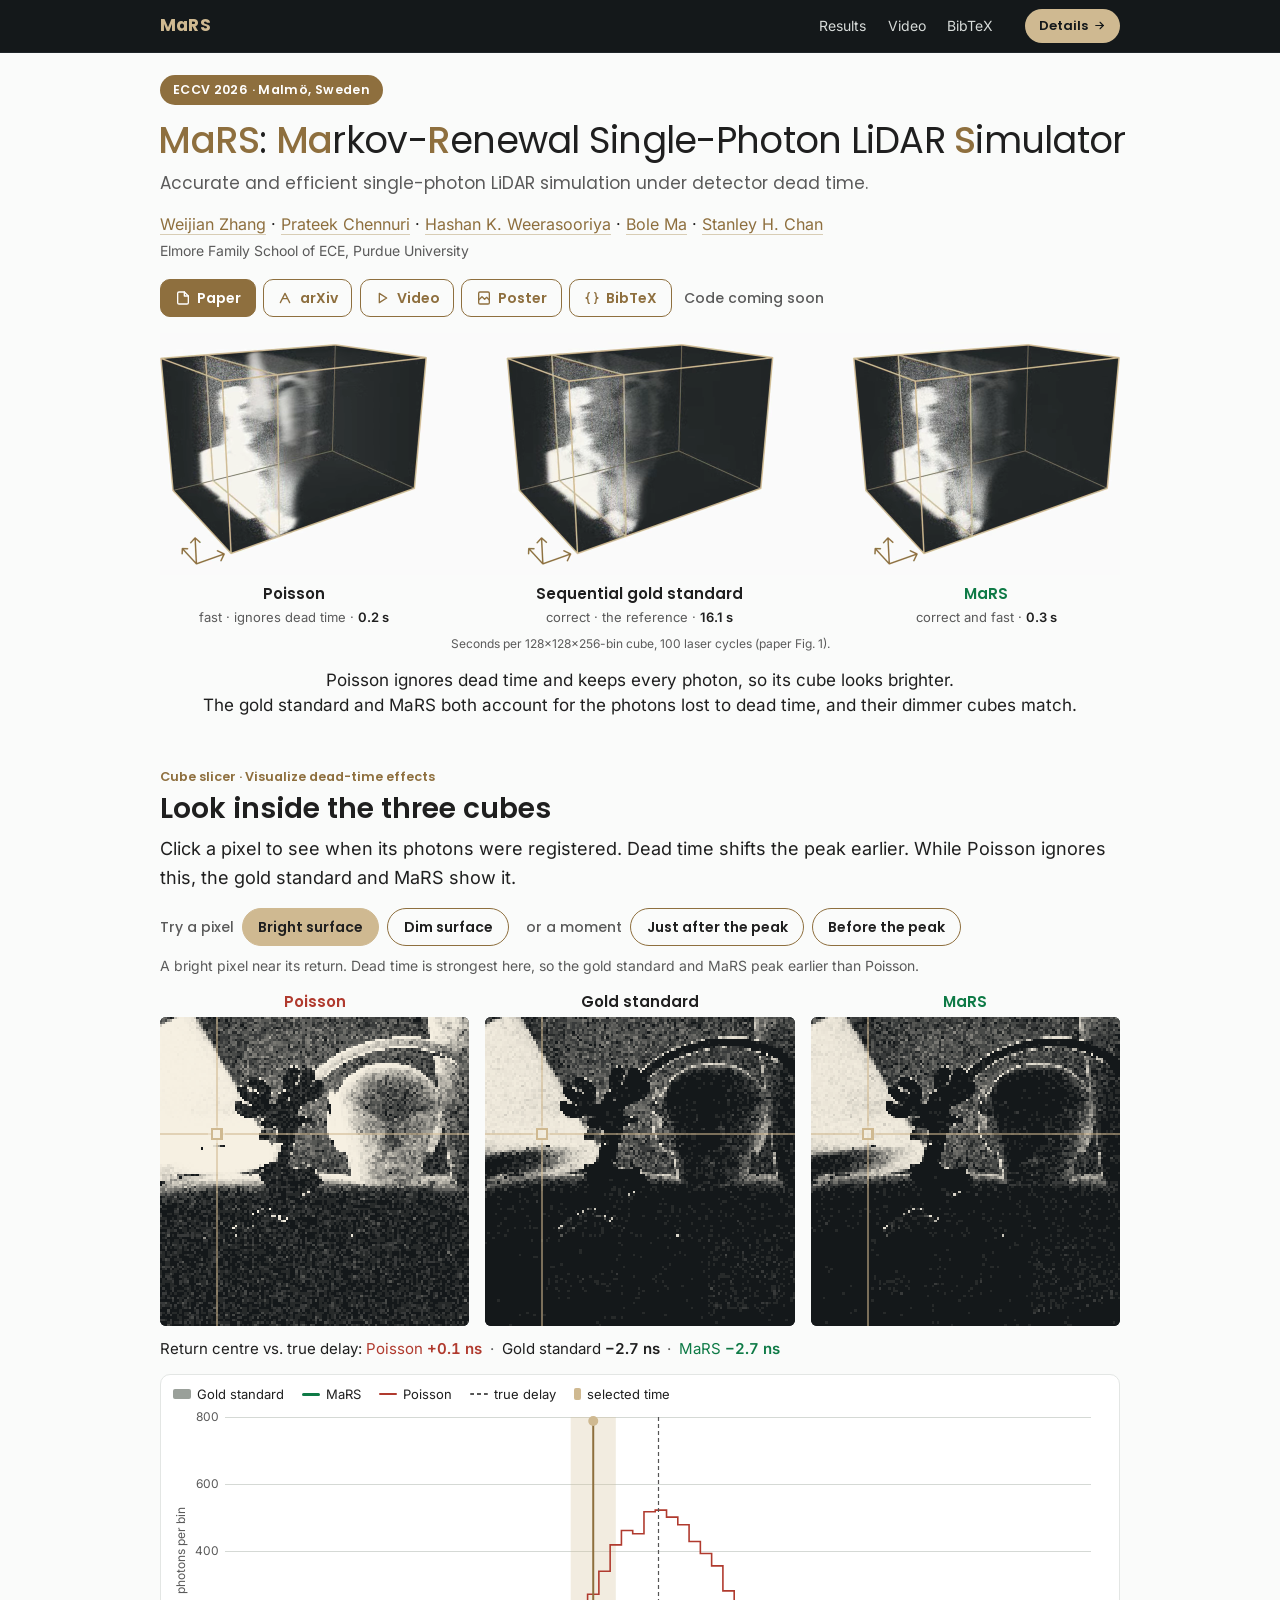
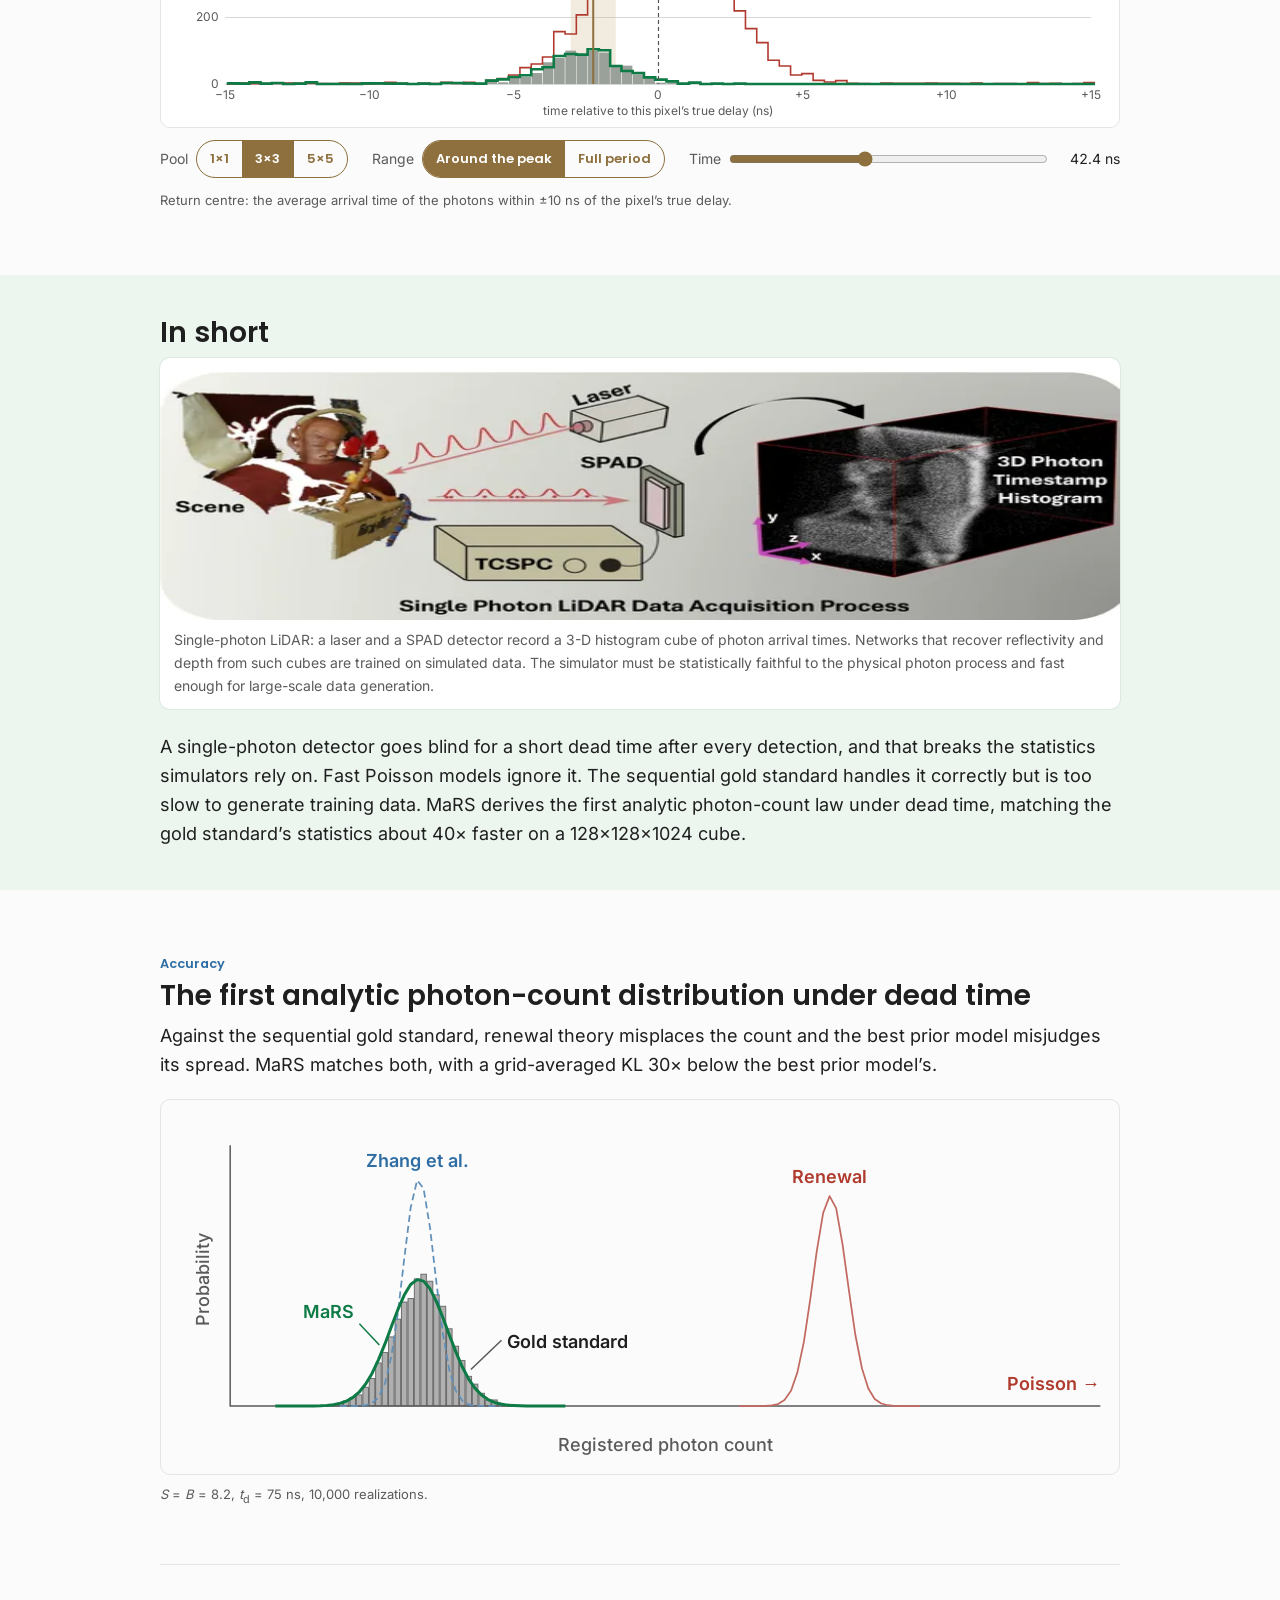
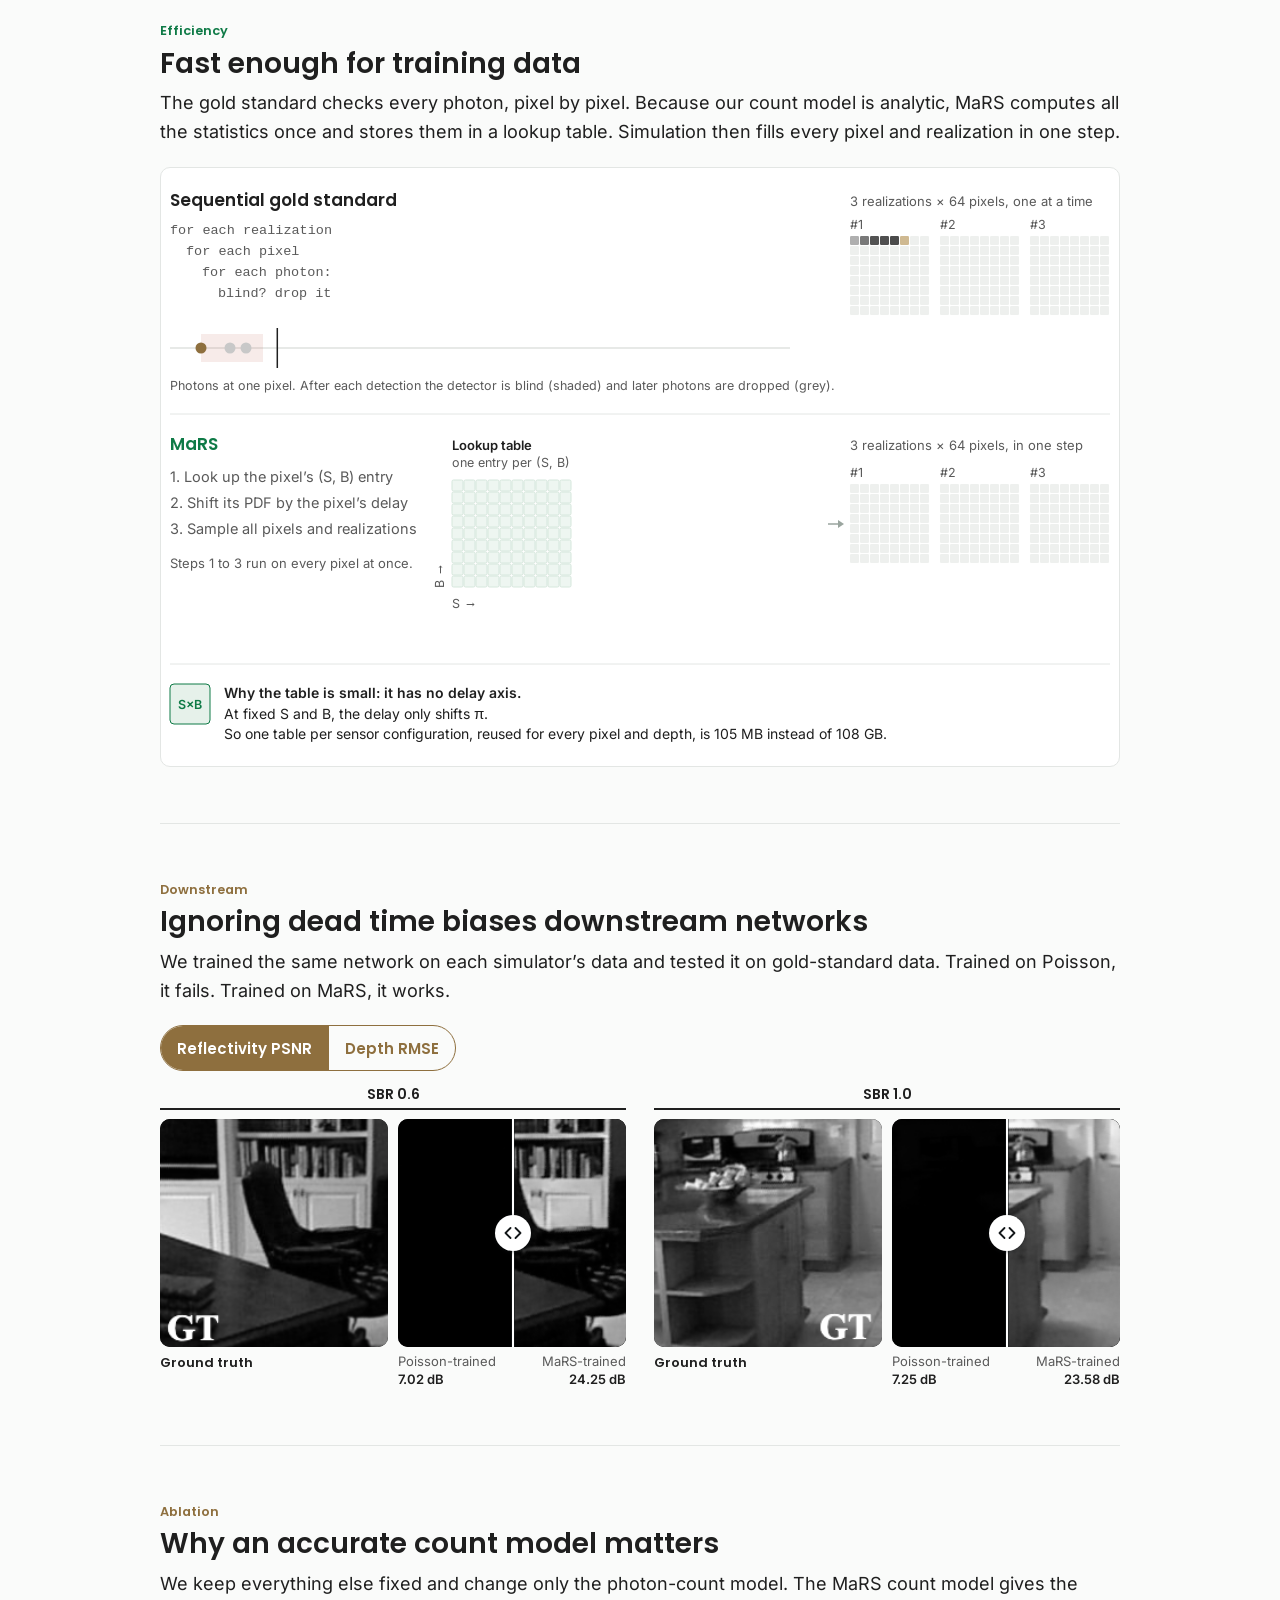
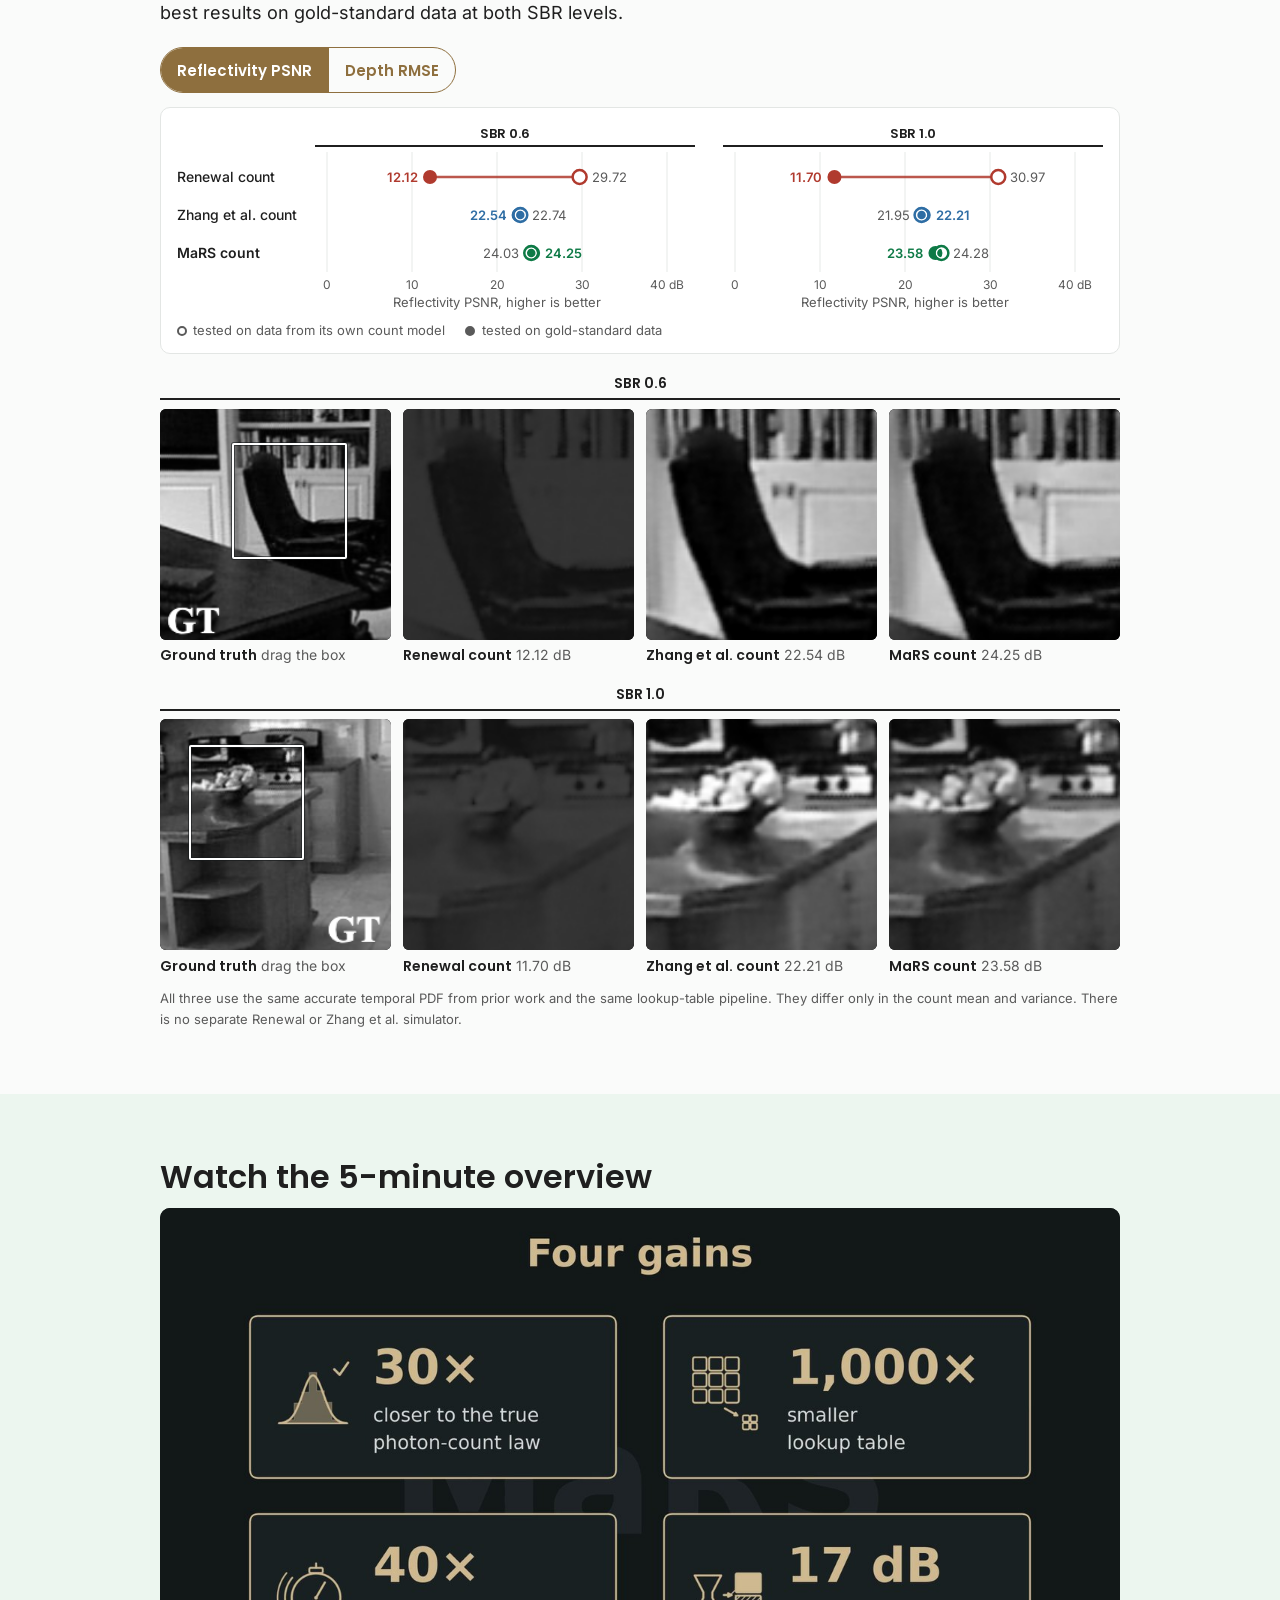
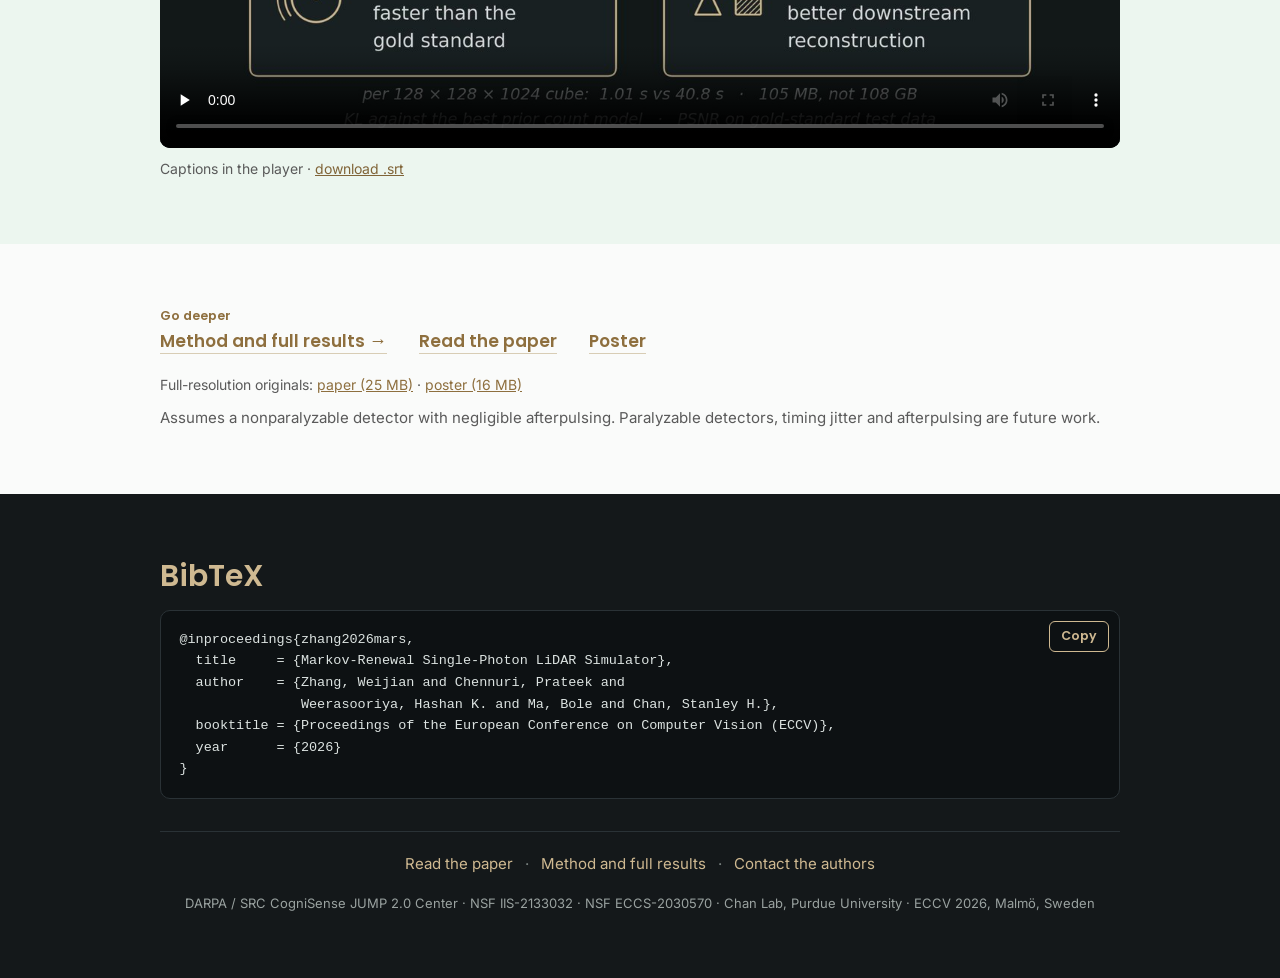
==== commit d01ec884: "Stage v2.3-C T1-T4: Ablation with SBR 0.6 and SBR 1.0, zoom rows, new lead Guide 0.8. The lead's sec" ====
--- a/index.html
+++ b/index.html
@@ -1145,33 +1145,50 @@
       </figure>
     </article>
 
-    <!-- ABLATION (stage v2.2-C; stage_v22C_downstream.md 1, T2). Count
-         models only, no Poisson. THE FRAMING IS THE POINT: there is no
-         separate Renewal or Zhang et al. simulator. All three rows use the
-         prior-work temporal PDF (Rapp et al.) and our lookup-table pipeline;
-         only the count mean and variance change (paper sec/6_experiments.tex
-         l. 252: "we accompany Renewal and Zhang et al. with the accurate
-         temporal PDF model from Rapp et al., but they cannot work efficiently
-         without our LUT approach"). The footnote says so, and
-         tools/audit_claims.py requires its sentence.
-         ONE SOURCE OF NUMBERS: the visually hidden table below. It is the
-         screen readers' copy of the chart, and js/mars-ablation.js reads it
-         to draw the dumbbell, its aria-label and the tile captions. The
-         captions ship pre-filled with the Reflectivity values for the
-         no-script page and the word gate; audit_claims.py asserts the table
-         equals PROJECT_BRIEF 3.5 (and the paper's table, to the rounding)
-         and every caption equals the table. Values (SBR 0.6, val -> test):
-         reflectivity PSNR Renewal 29.7230 -> 12.1210, Zhang et al. 22.7444
-         -> 22.5421, MaRS 24.0321 -> 24.2488 dB; depth RMSE 0.0543 -> 0.0959,
-         0.0526 -> 0.0820, 0.0532 -> 0.0739 m (l. 206-234). -->
+    <!-- ABLATION (stage v2.2-C; rebuilt in v2.3-C, guide 0.8 and
+         stage_v23C_ablation.md). Count models only, no Poisson. THE FRAMING
+         IS THE POINT: there is no separate Renewal or Zhang et al.
+         simulator. All three rows use the prior-work temporal PDF (Rapp et
+         al.) and our lookup-table pipeline; only the count mean and variance
+         change (paper sec/6_experiments.tex l. 252: "we accompany Renewal
+         and Zhang et al. with the accurate temporal PDF model from Rapp et
+         al., but they cannot work efficiently without our LUT approach").
+         The footnote says so, and tools/audit_claims.py requires it.
+         THE LEAD is a claim about all four test numbers: at SBR 0.6 and SBR
+         1.0, in reflectivity PSNR and in depth RMSE, the MaRS count row is
+         the best on gold-standard data. audit_claims.py checks that rule on
+         TRANSFER_35 (= PROJECT_BRIEF 3.5) whenever the lead is on the page.
+         ONE SOURCE OF NUMBERS: the two visually hidden tables below, one per
+         SBR. They are the screen readers' copy of the chart, and
+         js/mars-ablation.js reads them to draw the two-panel dumbbell, its
+         aria-label and the zoom-row captions. The captions ship pre-filled
+         with the Reflectivity values for the no-script page and the word
+         gate; audit_claims.py asserts each table equals PROJECT_BRIEF 3.5
+         for its SBR and every caption equals its row's table. Values (val ->
+         test, four decimals, l. 196-236): SBR 0.6 reflectivity PSNR Renewal
+         29.7230 -> 12.1210, Zhang et al. 22.7444 -> 22.5421, MaRS 24.0321 ->
+         24.2488 dB; depth RMSE 0.0543 -> 0.0959, 0.0526 -> 0.0820, 0.0532 ->
+         0.0739 m. SBR 1.0 reflectivity PSNR 30.9704 -> 11.6988, 21.9506 ->
+         22.2137, 24.2821 -> 23.5776 dB; depth RMSE 0.0514 -> 0.0967, 0.0506
+         -> 0.1193, 0.0553 -> 0.0949 m.
+         THE ZOOM ROWS (one per SBR, InvProp's "Baseline Comparisons" style):
+         the ground truth holds a window of 50 % x 50 % of its square; each
+         of the three panes shows that window's region of its own method's
+         tile at 2x. One pair of custom properties per row, --u and --v (the
+         window's position as fractions of its travel, 0..1), places both:
+         the window at (u, v) x 50 % of the square, and each pane's <img>
+         (200 % of the pane) translated by -(u, v) x 50 % of itself. Tiles
+         are tools/build_result_tiles.py's native 200 px WebPs, scaled
+         smoothly, never sharpened. The inline defaults are the concept's. -->
     <article class="mars-demo" id="demo-ablation"
              aria-labelledby="demo-ablation-title">
       <p class="mars-eyebrow is-utility">Ablation</p>
       <h3 class="mars-demo__title" id="demo-ablation-title">Why an accurate count model matters</h3>
-      <p class="mars-demo__sentence">We keep everything else fixed and change only the photon-count model. The closer it is to the truth, the better the network does on gold-standard data.</p>
+      <p class="mars-demo__sentence">We keep everything else fixed and change only the photon-count model. The MaRS count model gives the best results on gold-standard data at both SBR levels.</p>
       <figure class="mars-demo__media mars-abl" id="demo-ablation-media"
-              data-media-slot="demo-ablation" data-ablation data-mode="refl">
-        <div class="mars-ui mars-compare__toggle" role="group"
+              data-media-slot="demo-ablation" data-ablation data-mode="refl"
+              data-sbr-sel="sbr06">
+        <div class="mars-ui mars-compare__toggle mars-abl__modes" role="group"
              aria-label="Metric shown">
           <button type="button" class="mars-compare__mode" data-mode="refl"
                   aria-pressed="true">Reflectivity PSNR</button>
@@ -1181,18 +1198,21 @@
         <div class="mars-ui mars-abl__card">
           <!-- drawn by js/mars-ablation.js at the SVG's own width (1 unit =
                1 CSS px, so its 12-14 px text stays 12-14 px at every
-               width). Its height is reserved by CSS, the same constants the
-               script uses. role="img"; the aria-label states the finding
-               and the table below carries the numbers. -->
+               width): two panels, SBR 0.6 and SBR 1.0, side by side with the
+               row labels drawn once (stacked on phones, each with its own
+               labels). Its height is reserved by CSS per layout, the same
+               constants and media queries the script uses. role="img"; the
+               aria-label states the finding and the tables below carry the
+               numbers. -->
           <svg class="mars-abl__chart" xmlns="http://www.w3.org/2000/svg"
-               role="img" aria-label="Reflectivity PSNR for each count model, tested on data from its own count model and on gold-standard data."></svg>
+               role="img" aria-label="Reflectivity PSNR for each count model at SBR 0.6 and SBR 1.0, tested on data from its own count model and on gold-standard data. The MaRS count gives the best result on gold-standard data at both SBR levels."></svg>
           <p class="mars-abl__legend"><span class="mars-abl__key"><span class="mars-abl__dot" aria-hidden="true"></span>tested on data from its own count model</span>
             <span class="mars-abl__key"><span class="mars-abl__dot is-filled" aria-hidden="true"></span>tested on gold-standard data</span></p>
         </div>
-        <!-- the wrapper, not the table, is visually hidden: a table ignores
+        <!-- the wrapper, not the tables, is visually hidden: a table ignores
              the 1 px width and would widen a phone's layout viewport -->
         <div class="mars-visually-hidden">
-        <table class="mars-abl__data">
+        <table class="mars-abl__data" data-sbr="sbr06">
           <caption>Network results by count model, SBR 0.6, the same network for every row: tested on data from its own count model, and tested on gold-standard data.</caption>
           <thead>
             <tr><th scope="col">Count model</th>
@@ -1207,42 +1227,108 @@
             <tr data-k="mars"><th scope="row">MaRS count</th><td>24.03</td><td>24.25</td><td>0.053</td><td>0.074</td></tr>
           </tbody>
         </table>
-        </div>
-        <ul class="mars-abl__tiles">
-          <li class="mars-abl__tile">
-            <div class="mars-abl__im"><img width="720" height="720" alt="" decoding="async"
-                 data-src-refl="assets/img/res_refl_gt.webp"
-                 data-src-depth="assets/img/res_depth_gt.webp"
-                 data-alt-refl="Ground-truth reflectivity of the test scene: a bookshelf, a chair and a table."
-                 data-alt-depth="Ground-truth depth of the test scene."></div>
-            <p class="mars-abl__cap">Ground truth <span>reference</span></p>
-          </li>
-          <li class="mars-abl__tile">
-            <div class="mars-abl__im"><img width="720" height="720" alt="" decoding="async"
-                 data-src-refl="assets/img/res_refl_renewal.webp"
-                 data-src-depth="assets/img/res_depth_renewal.webp"
-                 data-alt-refl="Reflectivity from the network trained with the renewal count model, tested on gold-standard data: the scene is there but far too dark."
-                 data-alt-depth="Depth from the network trained with the renewal count model, tested on gold-standard data: the layout is right, but the back wall is placed too close."></div>
-            <p class="mars-abl__cap">Renewal count <span>test set <b data-k="renewal">12.12&nbsp;dB</b></span></p>
-          </li>
-          <li class="mars-abl__tile">
-            <div class="mars-abl__im"><img width="720" height="720" alt="" decoding="async"
-                 data-src-refl="assets/img/res_refl_zhang.webp"
-                 data-src-depth="assets/img/res_depth_zhang.webp"
-                 data-alt-refl="Reflectivity from the network trained with the Zhang et al. count model, tested on gold-standard data: close to ground truth, with the bright areas too bright."
-                 data-alt-depth="Depth from the network trained with the Zhang et al. count model, tested on gold-standard data: close to ground truth."></div>
-            <p class="mars-abl__cap">Zhang et al. count <span>test set <b data-k="zhang">22.54&nbsp;dB</b></span></p>
-          </li>
-          <li class="mars-abl__tile">
-            <div class="mars-abl__im"><img width="720" height="720" alt="" decoding="async"
-                 data-src-refl="assets/img/res_refl_mars.webp"
-                 data-src-depth="assets/img/res_depth_mars.webp"
-                 data-alt-refl="Reflectivity from the network trained with the MaRS count model, tested on gold-standard data: close to ground truth in brightness and detail."
-                 data-alt-depth="Depth from the network trained with the MaRS count model, tested on gold-standard data: the closest to ground truth."></div>
-            <p class="mars-abl__cap">MaRS count <span>test set <b data-k="mars">24.25&nbsp;dB</b></span></p>
-          </li>
-        </ul>
-        <p class="mars-demo__note mars-abl__note">All three use the same accurate temporal PDF from prior work and the same lookup-table pipeline. They differ only in the count mean and variance. There is no separate Renewal or Zhang et al. simulator. Test set, SBR 0.6, same network for every row.</p>
+        <table class="mars-abl__data" data-sbr="sbr10">
+          <caption>Network results by count model, SBR 1.0, the same network for every row: tested on data from its own count model, and tested on gold-standard data.</caption>
+          <thead>
+            <tr><th scope="col">Count model</th>
+              <th scope="col">Reflectivity PSNR (dB), own count model</th>
+              <th scope="col">Reflectivity PSNR (dB), gold standard</th>
+              <th scope="col">Depth RMSE (m), own count model</th>
+              <th scope="col">Depth RMSE (m), gold standard</th></tr>
+          </thead>
+          <tbody>
+            <tr data-k="renewal"><th scope="row">Renewal count</th><td>30.97</td><td>11.70</td><td>0.051</td><td>0.097</td></tr>
+            <tr data-k="zhang"><th scope="row">Zhang et al. count</th><td>21.95</td><td>22.21</td><td>0.051</td><td>0.119</td></tr>
+            <tr data-k="mars"><th scope="row">MaRS count</th><td>24.28</td><td>23.58</td><td>0.055</td><td>0.095</td></tr>
+          </tbody>
+        </table>
+        </div>
+        <!-- phones (<= 600 px) show one zoom row at a time behind this
+             toggle; wider screens show both rows and hide it -->
+        <div class="mars-ui mars-compare__toggle mars-abl__sbrs" role="group"
+             aria-label="Scene shown">
+          <button type="button" class="mars-compare__mode" data-sbr="sbr06"
+                  aria-pressed="true">SBR 0.6</button>
+          <button type="button" class="mars-compare__mode" data-sbr="sbr10"
+                  aria-pressed="false">SBR 1.0</button>
+        </div>
+        <div class="mars-abl__zrow" data-sbr="sbr06" style="--u: 0.62; --v: 0.3">
+          <p class="mars-abl__zhead">SBR 0.6</p>
+          <p class="mars-visually-hidden">The three images after the ground truth show the boxed region of each count model's result, at twice the size.</p>
+          <ul class="mars-abl__zgrid">
+            <li class="mars-abl__zitem">
+              <div class="mars-abl__gt">
+                <img width="200" height="200" alt="" decoding="async" draggable="false"
+                     data-src-refl="assets/img/res/refl_sbr06_gt.webp"
+                     data-src-depth="assets/img/res/depth_sbr06_gt.webp"
+                     data-alt-refl="Ground-truth reflectivity of the SBR 0.6 test scene: a bookshelf, a chair and a table."
+                     data-alt-depth="Ground-truth depth of the SBR 0.6 test scene: a bookshelf, a chair and a table.">
+                <span class="mars-abl__win" tabindex="0" role="slider"
+                      aria-label="Zoom box on the SBR 0.6 ground truth. Arrow keys move it, Home centres it."
+                      aria-valuemin="0" aria-valuemax="100" aria-valuenow="62"
+                      aria-valuetext="62% across, 30% down"></span>
+              </div>
+              <p class="mars-abl__zcap"><b>Ground truth</b> <span>drag the box</span></p>
+            </li>
+            <li class="mars-abl__zitem">
+              <div class="mars-abl__pane" aria-hidden="true"><img width="200" height="200" alt="" decoding="async"
+                   data-src-refl="assets/img/res/refl_sbr06_renewal.webp"
+                   data-src-depth="assets/img/res/depth_sbr06_renewal.webp"></div>
+              <p class="mars-abl__zcap"><b>Renewal count</b> <span data-k="renewal">12.12&nbsp;dB</span></p>
+            </li>
+            <li class="mars-abl__zitem">
+              <div class="mars-abl__pane" aria-hidden="true"><img width="200" height="200" alt="" decoding="async"
+                   data-src-refl="assets/img/res/refl_sbr06_zhang.webp"
+                   data-src-depth="assets/img/res/depth_sbr06_zhang.webp"></div>
+              <p class="mars-abl__zcap"><b>Zhang et al. count</b> <span data-k="zhang">22.54&nbsp;dB</span></p>
+            </li>
+            <li class="mars-abl__zitem">
+              <div class="mars-abl__pane" aria-hidden="true"><img width="200" height="200" alt="" decoding="async"
+                   data-src-refl="assets/img/res/refl_sbr06_mars.webp"
+                   data-src-depth="assets/img/res/depth_sbr06_mars.webp"></div>
+              <p class="mars-abl__zcap"><b>MaRS count</b> <span data-k="mars">24.25&nbsp;dB</span></p>
+            </li>
+          </ul>
+        </div>
+        <div class="mars-abl__zrow" data-sbr="sbr10" style="--u: 0.25; --v: 0.22">
+          <p class="mars-abl__zhead">SBR 1.0</p>
+          <p class="mars-visually-hidden">The three images after the ground truth show the boxed region of each count model's result, at twice the size.</p>
+          <ul class="mars-abl__zgrid">
+            <li class="mars-abl__zitem">
+              <div class="mars-abl__gt">
+                <img width="200" height="200" alt="" decoding="async" draggable="false"
+                     data-src-refl="assets/img/res/refl_sbr10_gt.webp"
+                     data-src-depth="assets/img/res/depth_sbr10_gt.webp"
+                     data-alt-refl="Ground-truth reflectivity of the SBR 1.0 test scene, a kitchen: a counter with open shelves and a bowl of fruit, a stove behind it."
+                     data-alt-depth="Ground-truth depth of the SBR 1.0 test scene, a kitchen: a counter with open shelves, a stove behind it.">
+                <span class="mars-abl__win" tabindex="0" role="slider"
+                      aria-label="Zoom box on the SBR 1.0 ground truth. Arrow keys move it, Home centres it."
+                      aria-valuemin="0" aria-valuemax="100" aria-valuenow="25"
+                      aria-valuetext="25% across, 22% down"></span>
+              </div>
+              <p class="mars-abl__zcap"><b>Ground truth</b> <span>drag the box</span></p>
+            </li>
+            <li class="mars-abl__zitem">
+              <div class="mars-abl__pane" aria-hidden="true"><img width="200" height="200" alt="" decoding="async"
+                   data-src-refl="assets/img/res/refl_sbr10_renewal.webp"
+                   data-src-depth="assets/img/res/depth_sbr10_renewal.webp"></div>
+              <p class="mars-abl__zcap"><b>Renewal count</b> <span data-k="renewal">11.70&nbsp;dB</span></p>
+            </li>
+            <li class="mars-abl__zitem">
+              <div class="mars-abl__pane" aria-hidden="true"><img width="200" height="200" alt="" decoding="async"
+                   data-src-refl="assets/img/res/refl_sbr10_zhang.webp"
+                   data-src-depth="assets/img/res/depth_sbr10_zhang.webp"></div>
+              <p class="mars-abl__zcap"><b>Zhang et al. count</b> <span data-k="zhang">22.21&nbsp;dB</span></p>
+            </li>
+            <li class="mars-abl__zitem">
+              <div class="mars-abl__pane" aria-hidden="true"><img width="200" height="200" alt="" decoding="async"
+                   data-src-refl="assets/img/res/refl_sbr10_mars.webp"
+                   data-src-depth="assets/img/res/depth_sbr10_mars.webp"></div>
+              <p class="mars-abl__zcap"><b>MaRS count</b> <span data-k="mars">23.58&nbsp;dB</span></p>
+            </li>
+          </ul>
+        </div>
+        <p class="mars-demo__note mars-abl__note">All three use the same accurate temporal PDF from prior work and the same lookup-table pipeline. They differ only in the count mean and variance. There is no separate Renewal or Zhang et al. simulator.</p>
       </figure>
     </article>
   </div>
--- a/css/mars.css
+++ b/css/mars.css
@@ -1689,7 +1689,8 @@
    slider, Poisson-trained on the left and MaRS-trained on the right, each a
    label line over a value line when the slider is at least 200 px wide,
    one line each, stacked, below that (a container query on the cell, so
-   the caption follows the square, not the viewport). Phones: the GT
+   the caption follows the square, not the viewport); on phones always
+   stacked, at 12 px under a 155 px slider so each stays one line. Phones: the GT
    squares are hidden, the two sliders sit side by side, and one hold
    button shows both ground truths; while held each caption reads "Ground
    truth" in the box its numbers keep. */
@@ -1849,6 +1850,18 @@
   .mars-compare__group { grid-template-columns: minmax(0, 1fr); }
   .mars-compare__gt { display: none; }
   .mars-compare__handle::after { width: 30px; height: 30px; background-size: 17px; }
+  /* Phones: the captions always stack, one line per side (guide 0.8), even
+     where the slider is 200 px or wider (431-600 px viewports). */
+  .mars-compare__vals { flex-direction: column; gap: 0; }
+  .mars-compare__val b { display: inline; }
+  .mars-compare__val.is-right { text-align: left; }
+  /* Phones: each caption line ("Poisson-trained 0.785 m") is up to 151.5 px
+     at 13 px; below a 155 px slider (viewports under ~370 px) it is set at
+     the 12 px floor, tracked -0.02em (139.8 -> ~134 px), so each side stays
+     one line down to 320 px (slider 138 px). */
+  @container (max-width: 155px) {
+    .mars-compare__cap { font-size: 0.75rem; letter-spacing: -0.02em; }
+  }
   .mars-compare__hold {
     display: inline-flex;
     align-items: center;
@@ -1875,15 +1888,25 @@
   }
 }
 
-/* ---- The count-model ablation (stage v2.2-C, js/mars-ablation.js) --------
-   One toggle drives the dumbbell chart and the four tiles. The chart's SVG
-   is drawn at its own CSS width (1 unit = 1 px); its height is reserved
-   here from the script's constants: 14 + 3 x 42 + 44 = 184 px, phones
-   14 + 3 x 34 + 44 = 160 px (v2.2-P; was 3 x 40 = 178), so nothing shifts
-   when it draws. Chart text
-   is --grey / --dark / the row colours on white: 6.9:1, 16.5:1, red 6.0:1,
-   blue 5.5:1, green 5.4:1 (SVG fill, which the contrast pass does not read).
-   Tiles: four equal squares, 2 x 2 on phones. */
+/* ---- The count-model ablation (stage v2.2-C, js/mars-ablation.js; rebuilt
+   in v2.3-C with SBR 1.0 and the zoom rows, guide 0.8) ----------------------
+   One toggle drives the two-panel dumbbell chart and every zoom tile. The
+   chart's SVG is drawn at its own CSS width (1 unit = 1 px); its height is
+   reserved here from the script's LAYOUTS, with the same media queries:
+   >= 768 px 34 + 3 x 38 + 42 = 190 px; 601-767 px 206 (the axis title on two
+   lines); phones 2 x (32 + 3 x 34 + 42) + 14 = 366 (the panels stack). So
+   nothing shifts when it draws. Chart text is --grey / --dark / the row
+   colours on white: 6.9:1, 16.5:1, red 6.0:1, blue 5.5:1, green 5.4:1 (SVG
+   fill, which the contrast pass does not read).
+   ZOOM ROWS, one per SBR: four equal squares (2 x 2 on phones), the ground
+   truth with its window, then three panes. The row's --u and --v (0..1, the
+   window's position as fractions of its travel; set inline, moved by the
+   script) place the window at (u, v) x 50 % of the square, 50 % x 50 % in
+   size, and translate each pane's <img>, which is 200 % of the pane, by
+   -(u, v) x 50 % of itself: so each pane shows exactly the window's region
+   of its own tile at 2x. The <img> stays an <img> (not a background), so
+   the lazy loader controls it. Smooth scaling (no image-rendering hint), no
+   filter. Only the GT square takes touch-action: none. */
 .mars-abl__card {
   border: 1px solid var(--rule);
   border-radius: var(--radius);
@@ -1893,7 +1916,7 @@
 .mars-abl__chart {
   display: block;
   width: 100%;
-  height: 184px;
+  height: 190px;
   overflow: visible;
 }
 .mars-abl__legend {
@@ -1914,41 +1937,114 @@
   background: #ffffff;
 }
 .mars-abl__dot.is-filled { background: var(--grey); }
-.mars-abl__tiles {
+.mars-abl__sbrs { display: none; }        /* phones only */
+.mars-abl__zrow { margin-top: 20px; }
+.mars-abl__zhead {
+  margin: 0 0 0.55rem;
+  padding-bottom: 0.3rem;
+  border-bottom: 2px solid var(--dark);
+  font-family: var(--font-head);
+  font-weight: 600;
+  font-size: 0.875rem;
+  line-height: 1.35;
+  color: var(--dark);
+  text-align: center;
+}
+.mars-abl__zgrid {
   display: grid;
   grid-template-columns: repeat(4, minmax(0, 1fr));
   gap: 12px;
-  margin: 16px 0 0;
+  margin: 0;
   padding: 0;
   list-style: none;
 }
-.mars-abl__tile { min-width: 0; }
-.mars-abl__im {
+.mars-abl__zitem { min-width: 0; }
+.mars-abl__gt,
+.mars-abl__pane {
+  position: relative;
   aspect-ratio: 1 / 1;
   border-radius: 6px;
-  overflow: hidden;
   background: #000;
 }
-.mars-abl__im img { display: block; width: 100%; height: 100%; }
-.mars-abl__cap {
+.mars-abl__pane { overflow: hidden; }
+.mars-abl__gt {
+  touch-action: none;            /* a press here moves the window, never scrolls */
+  cursor: move;
+  user-select: none;
+  -webkit-user-select: none;
+  -webkit-touch-callout: none;
+}
+.mars-abl__gt img {
+  width: 100%;
+  height: 100%;
+  border-radius: 6px;
+  pointer-events: none;
+  -webkit-user-drag: none;
+}
+.mars-abl__pane img {
+  position: absolute;
+  left: 0;
+  top: 0;
+  width: 200%;
+  height: 200%;
+  max-width: none;
+  transform: translate(calc(var(--u) * -50%), calc(var(--v) * -50%));
+  pointer-events: none;
+}
+.mars-abl__win {
+  position: absolute;
+  left: calc(var(--u) * 50%);
+  top: calc(var(--v) * 50%);
+  width: 50%;
+  height: 50%;
+  box-sizing: border-box;
+  border: 2px solid #ffffff;
+  border-radius: 2px;
+  /* a dark hairline either side of the white border, so the box reads on
+     white and on black */
+  box-shadow: 0 0 0 1px rgba(20, 24, 26, 0.6), inset 0 0 0 1px rgba(20, 24, 26, 0.6);
+}
+.mars-abl__win:focus-visible {
+  outline: 3px solid var(--aged);
+  outline-offset: 2px;
+  border-radius: 2px;
+}
+.mars-abl__zcap {
   margin: 0.4rem 0 0;
-  font-family: var(--font-head);
   font-size: 0.875rem;
-  font-weight: 600;
   line-height: 1.35;
-}
-.mars-abl__cap span {
-  display: block;
-  font-family: var(--font-body);
-  font-weight: 400;
   color: var(--grey);            /* 6.65:1 on PAPER */
 }
-.mars-abl__cap b { font-weight: 400; white-space: nowrap; }
+.mars-abl__zcap b {
+  font-family: var(--font-head);
+  font-weight: 600;
+  color: var(--dark);
+}
+.mars-abl__zcap span { white-space: nowrap; }
 .mars-abl__note { margin-top: 0.75rem; }
+@media (min-width: 601px) and (max-width: 767px) {
+  .mars-abl__chart { height: 206px; }
+}
 @media (max-width: 600px) {
   .mars-abl__card { padding: 12px 12px 10px; }
-  .mars-abl__chart { height: 160px; }   /* v2.2-P: was 178 */
-  .mars-abl__tiles { grid-template-columns: repeat(2, minmax(0, 1fr)); }
+  .mars-abl__chart { height: 366px; }
+  /* one zoom row at a time, behind the SBR toggle; its header is the
+     toggle's pressed button, so the row's own header is read, not shown */
+  .mars-abl__sbrs { display: inline-flex; margin: 16px 0 0; }
+  .mars-abl[data-sbr-sel="sbr06"] .mars-abl__zrow[data-sbr="sbr10"],
+  .mars-abl[data-sbr-sel="sbr10"] .mars-abl__zrow[data-sbr="sbr06"] { display: none; }
+  .mars-abl__zrow { margin-top: 10px; }
+  .mars-abl__zhead {
+    position: absolute;
+    width: 1px; height: 1px;
+    margin: -1px; padding: 0;
+    overflow: hidden;
+    clip: rect(0 0 0 0);
+    white-space: nowrap;
+    border: 0;
+  }
+  .mars-abl__zgrid { grid-template-columns: repeat(2, minmax(0, 1fr)); row-gap: 12px; column-gap: 10px; }
+  .mars-abl__zcap { font-size: 0.8125rem; line-height: 1.3; margin-top: 0.3rem; }
 }
 
 /* ---- The cube slicer (stage v2.1-C, js/mars-slicer.js) -------------------
@@ -2377,8 +2473,6 @@
   .mars-home .mars-compare__toggle { margin-bottom: 0.6rem; }
   .mars-home .mars-abl__card { padding: 10px 12px 8px; }
   .mars-home .mars-abl__legend { gap: 0.2rem 1.25rem; line-height: 1.4; }
-  .mars-home .mars-abl__tiles { gap: 10px; margin-top: 12px; }
-  .mars-home .mars-abl__cap { margin-top: 0.3rem; font-size: 0.8125rem; line-height: 1.3; }
   .mars-home .mars-abl__note { margin-top: 0.6rem; }
 
   /* Demo 2's caption: its subscript d was 10.8 px (the default `smaller`). */
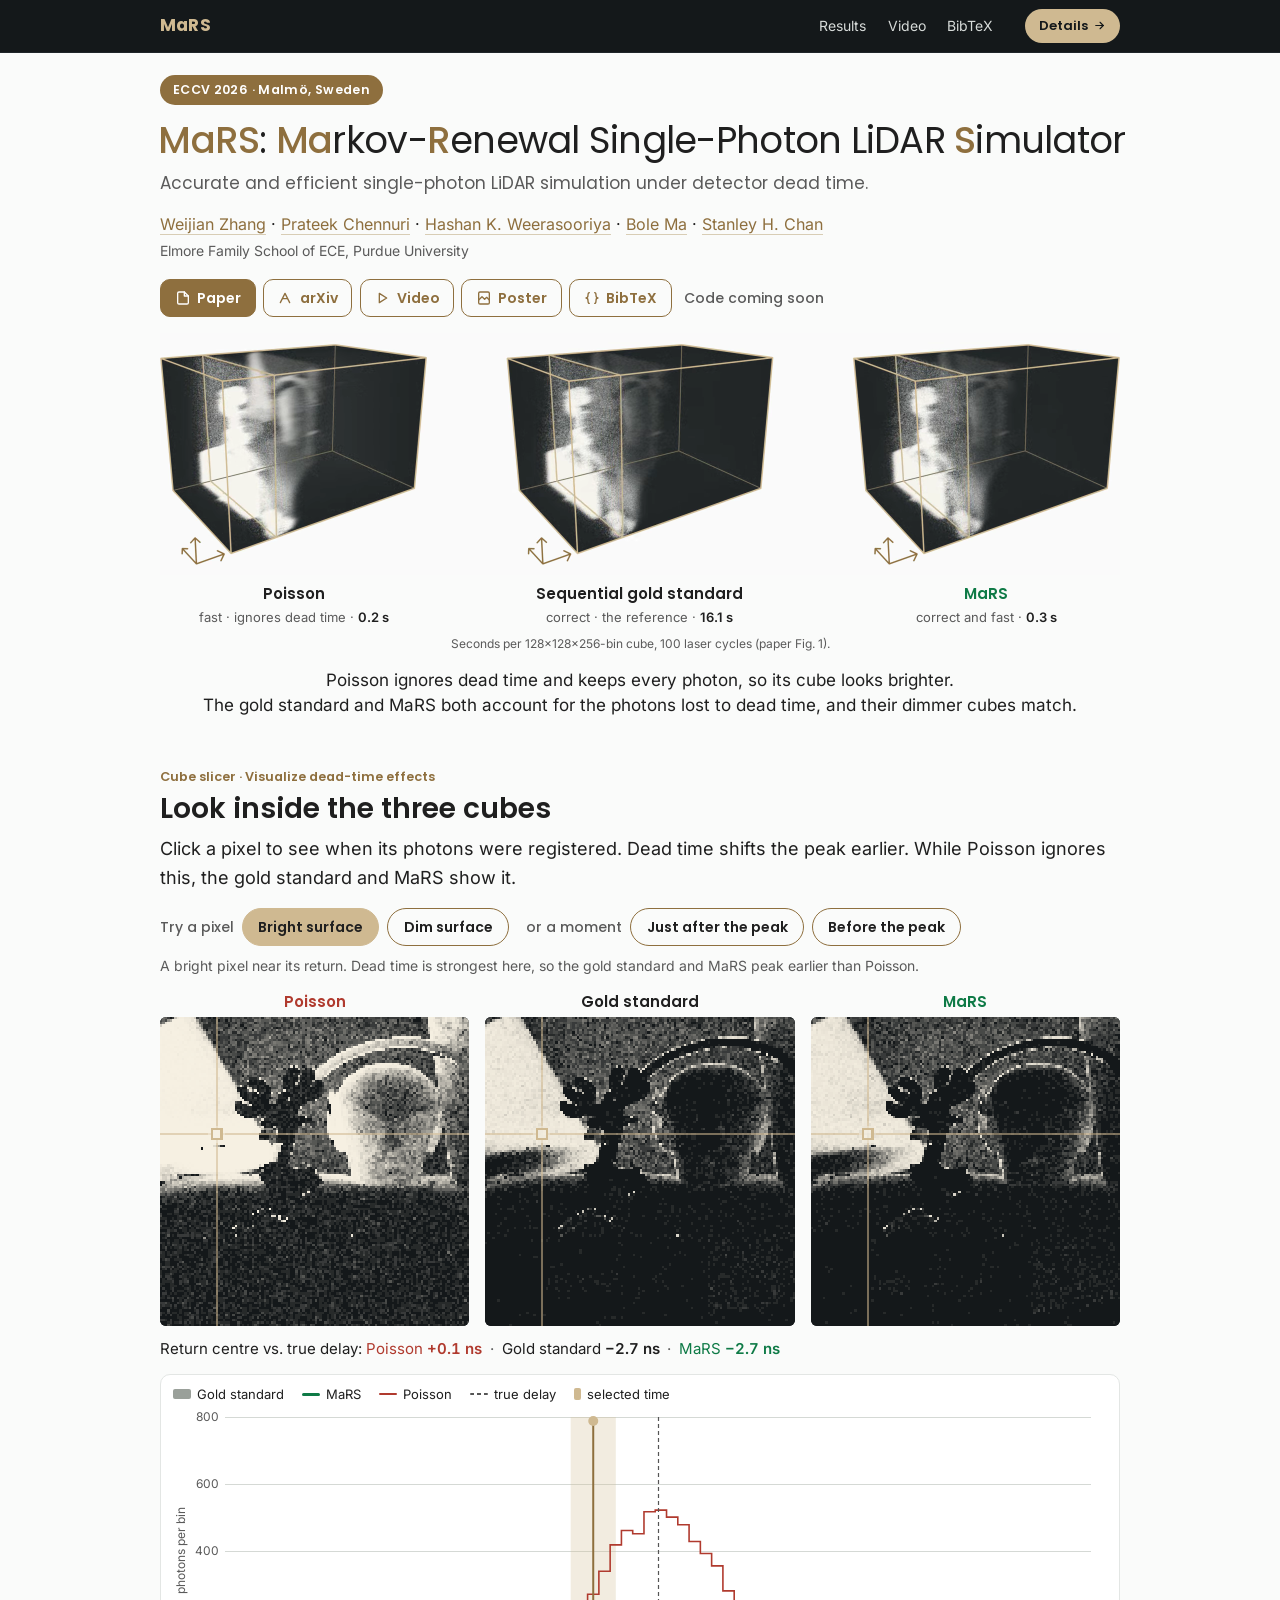
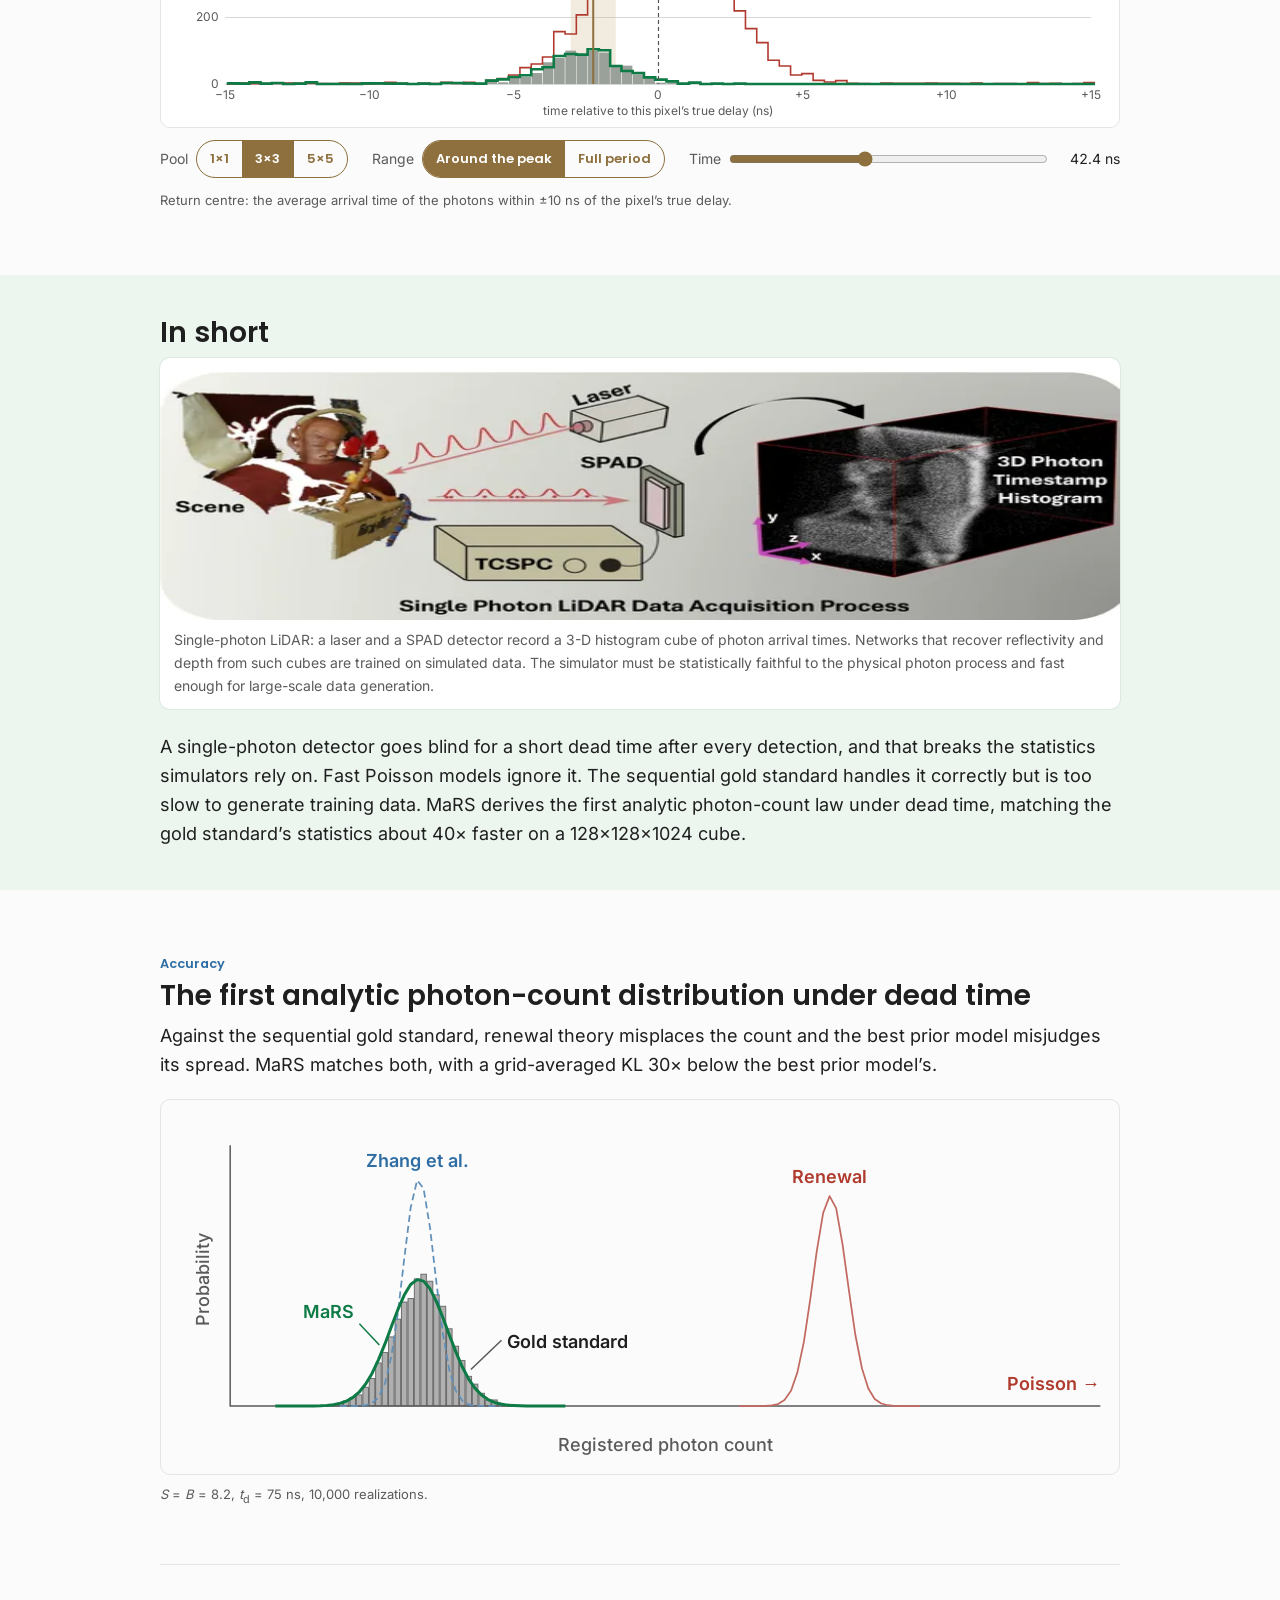
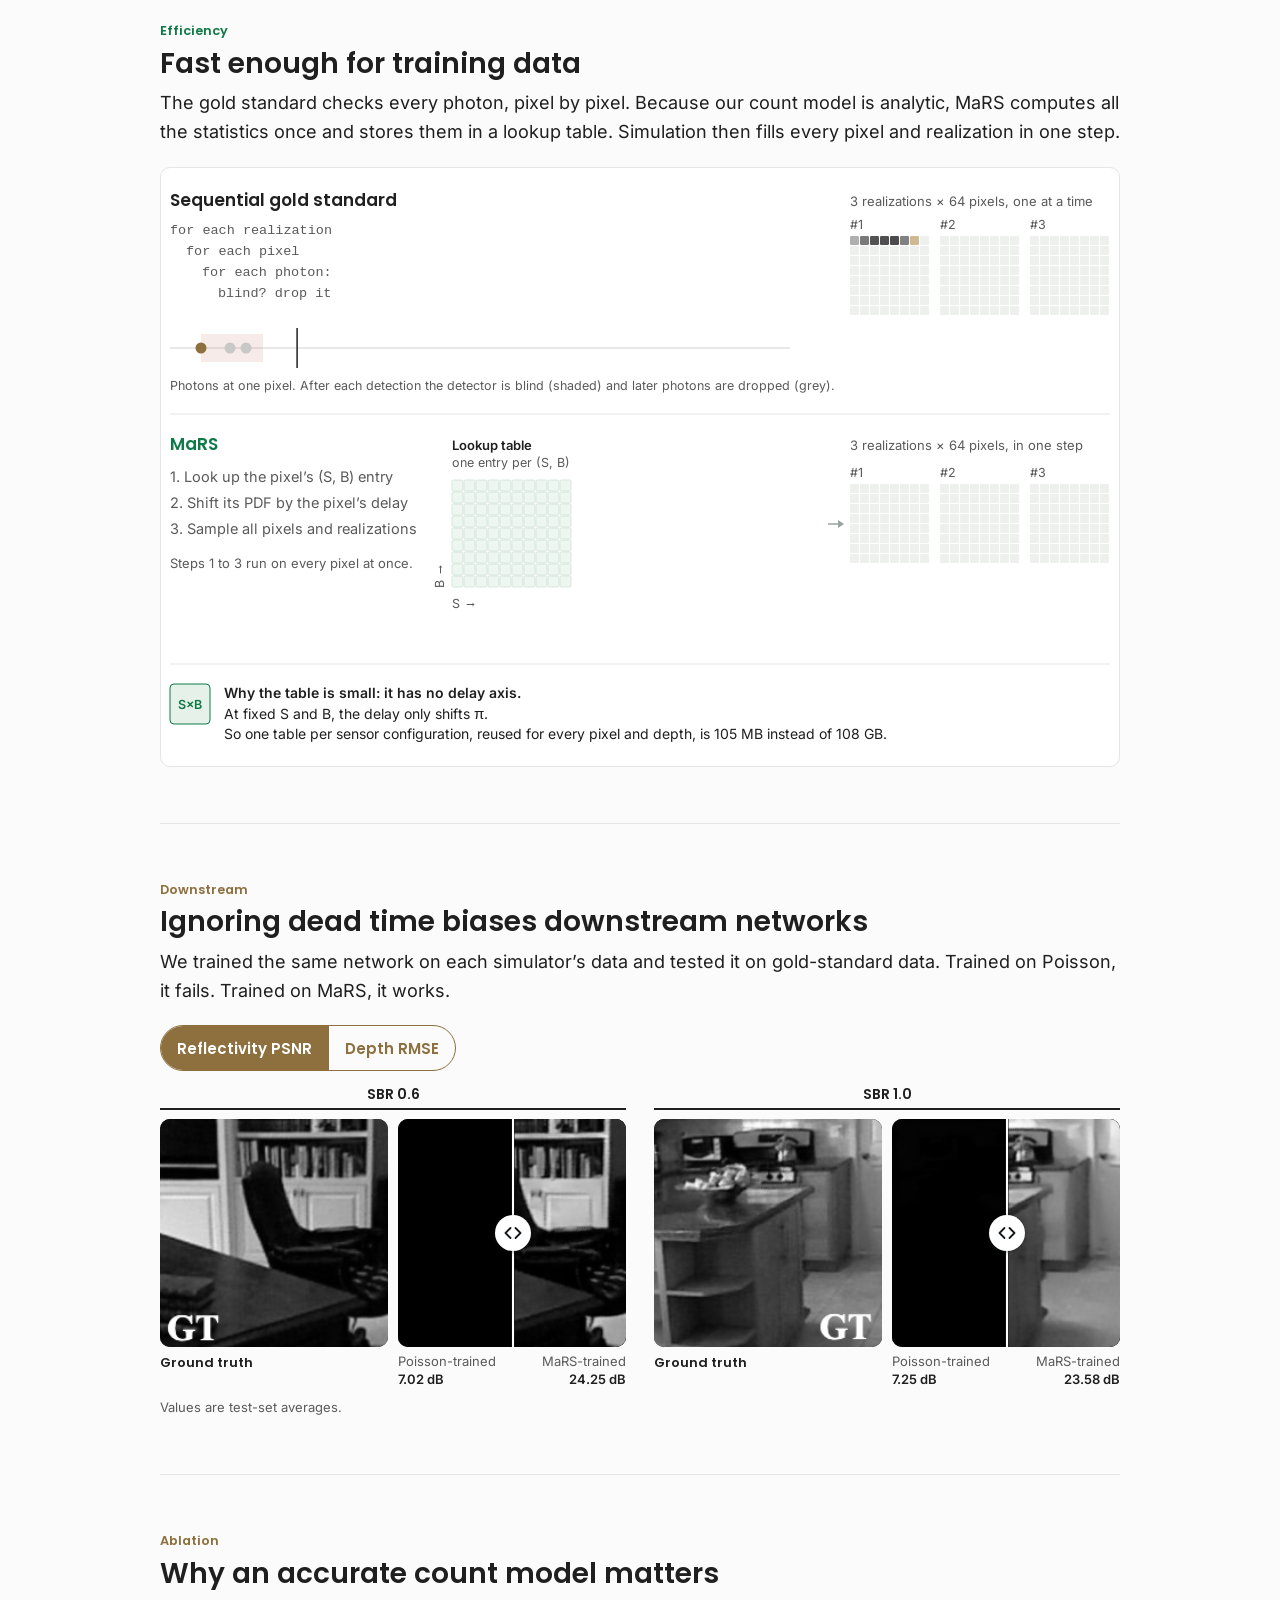
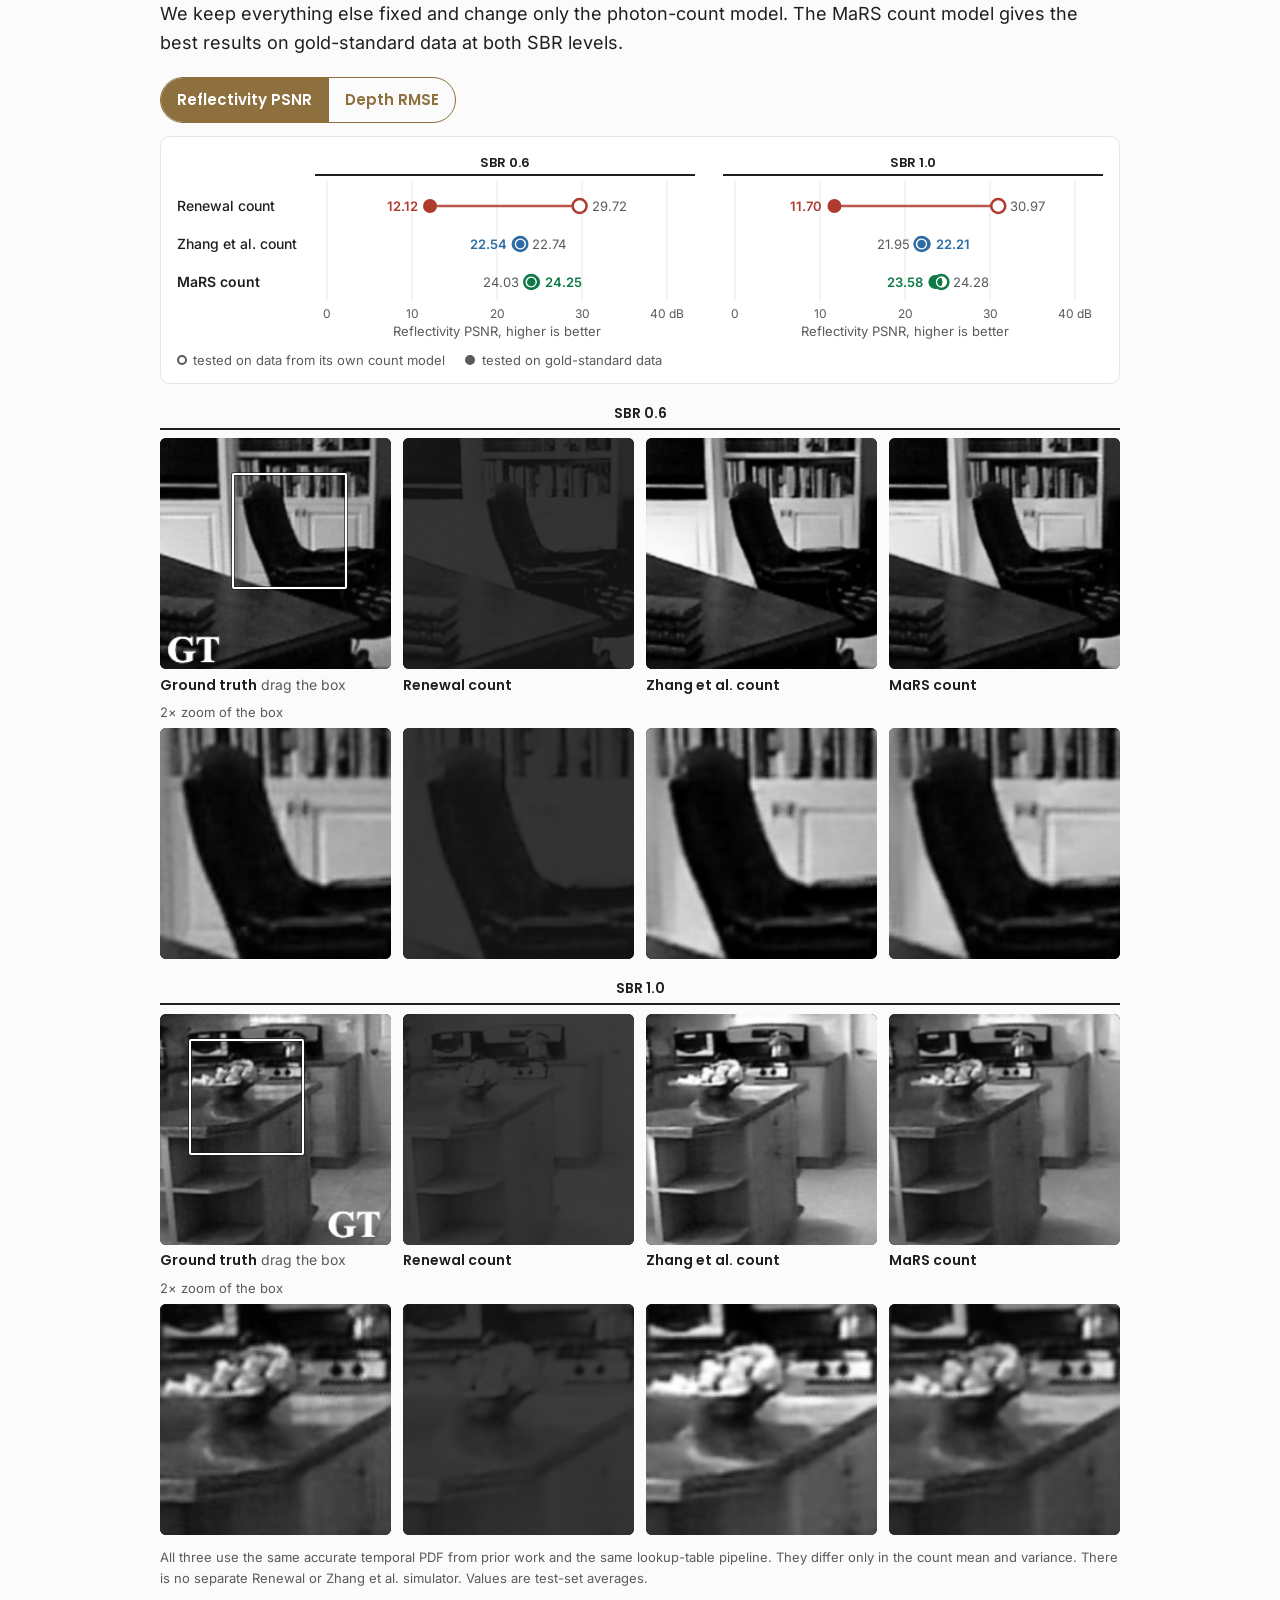
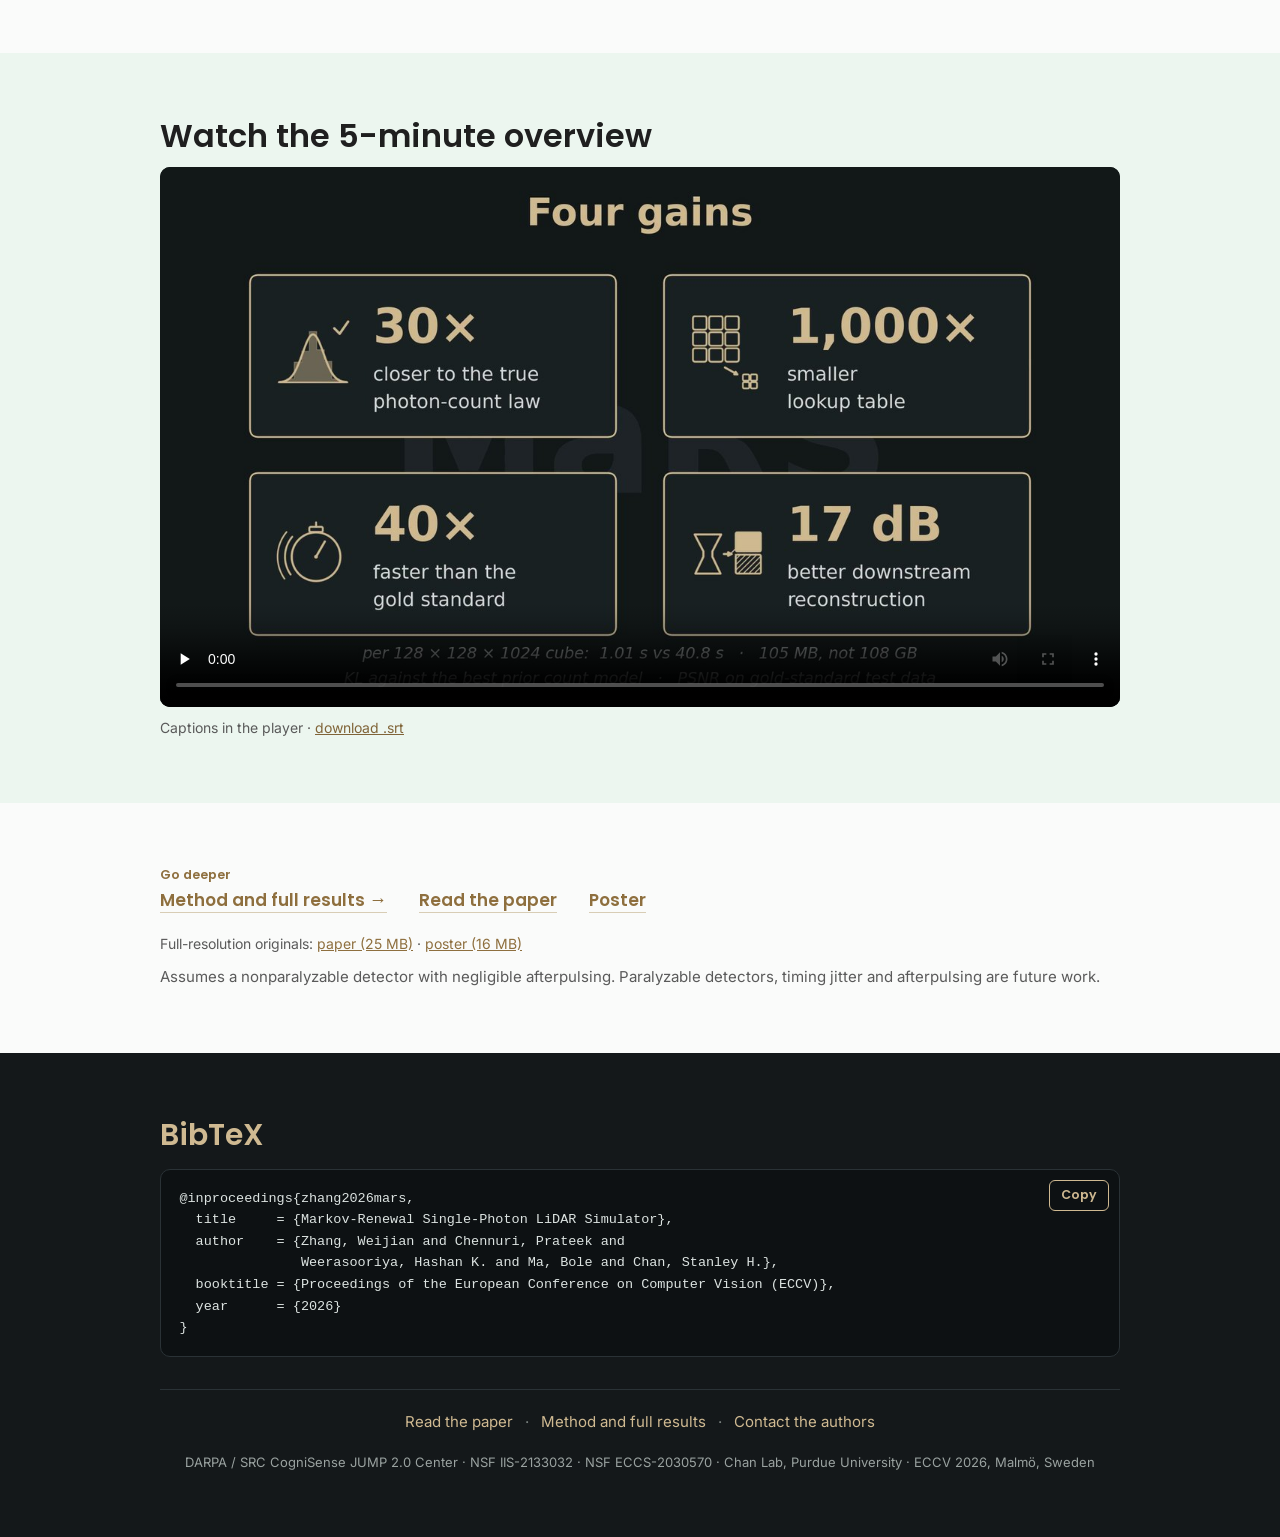
==== commit f0733520: "Stage v2.4-A: independent sliders, averages notes, Ablation originals + zoom rows Guide 0.9 (the aut" ====
--- a/index.html
+++ b/index.html
@@ -1020,7 +1020,8 @@
         </div>
         <!-- v2.3-B (guide 0.8): two test scenes, SBR 0.6 (library) and SBR 1.0
              (kitchen), each a ground-truth square and a Poisson | MaRS
-             slider. The two sliders are linked (js/mars-compare.js). Tiles:
+             slider. The two sliders move independently (v2.4-A, guide 0.9;
+             js/mars-compare.js). Tiles:
              assets/img/res/, built by tools/build_result_tiles.py. The
              numbers are PROJECT_BRIEF 3.5's test column, both tables
              (tools/audit_claims.py checks them). -->
@@ -1130,6 +1131,9 @@
                 aria-pressed="false">Hold to see ground truth</button>
         <p class="mars-visually-hidden mars-compare__status"
            aria-live="polite"></p>
+        <!-- v2.4-A (guide 0.9): the captions are test-set means, not the
+             pictured image's own error (v2.3-D's N2) -->
+        <p class="mars-demo__note mars-compare__note">Values are test-set averages.</p>
         <noscript>
           <div class="mars-demo__pair">
             <img src="assets/img/res/refl_sbr06_poisson.webp" width="200" height="200" loading="lazy"
@@ -1160,26 +1164,35 @@
          TRANSFER_35 (= PROJECT_BRIEF 3.5) whenever the lead is on the page.
          ONE SOURCE OF NUMBERS: the two visually hidden tables below, one per
          SBR. They are the screen readers' copy of the chart, and
-         js/mars-ablation.js reads them to draw the two-panel dumbbell, its
-         aria-label and the zoom-row captions. The captions ship pre-filled
-         with the Reflectivity values for the no-script page and the word
-         gate; audit_claims.py asserts each table equals PROJECT_BRIEF 3.5
-         for its SBR and every caption equals its row's table. Values (val ->
+         js/mars-ablation.js reads them to draw the two-panel dumbbell and
+         its aria-label. Since v2.4-A (guide 0.9) the image captions are
+         names only: the chart carries the values, and the footnote says
+         they are test-set averages. audit_claims.py asserts each table
+         equals PROJECT_BRIEF 3.5 for its SBR and that no image caption
+         holds a number. Values (val ->
          test, four decimals, l. 196-236): SBR 0.6 reflectivity PSNR Renewal
          29.7230 -> 12.1210, Zhang et al. 22.7444 -> 22.5421, MaRS 24.0321 ->
          24.2488 dB; depth RMSE 0.0543 -> 0.0959, 0.0526 -> 0.0820, 0.0532 ->
          0.0739 m. SBR 1.0 reflectivity PSNR 30.9704 -> 11.6988, 21.9506 ->
          22.2137, 24.2821 -> 23.5776 dB; depth RMSE 0.0514 -> 0.0967, 0.0506
          -> 0.1193, 0.0553 -> 0.0949 m.
-         THE ZOOM ROWS (one per SBR, InvProp's "Baseline Comparisons" style):
-         the ground truth holds a window of 50 % x 50 % of its square; each
-         of the three panes shows that window's region of its own method's
-         tile at 2x. One pair of custom properties per row, --u and --v (the
-         window's position as fractions of its travel, 0..1), places both:
-         the window at (u, v) x 50 % of the square, and each pane's <img>
-         (200 % of the pane) translated by -(u, v) x 50 % of itself. Tiles
-         are tools/build_result_tiles.py's native 200 px WebPs, scaled
-         smoothly, never sharpened. The inline defaults are the concept's. -->
+         THE SBR BLOCKS (v2.4-A, guide 0.9; InvProp's "Baseline Comparisons"
+         style), one per SBR: a row of the four ORIGINALS (ground truth,
+         Renewal, Zhang et al., MaRS count, each the full tile), the label
+         "2x zoom of the box" (.mars-ui), then a row of the four ZOOMS in
+         the same columns. Only the ground truth holds the window, 50 % x 50
+         % of its square; each zoom pane shows that window's region of its
+         own method's tile at 2x. One pair of custom properties per block,
+         --u and --v (the window's position as fractions of its travel,
+         0..1), places both: the window at (u, v) x 50 % of the square, and
+         each pane's <img> (200 % of the pane) translated by -(u, v) x 50 %
+         of itself. The zoom row is aria-hidden; the visually hidden
+         sentence says what it shows. DOM order is originals, label, zooms;
+         phones pair them per method with CSS grid order. Each tile is used
+         twice (original and zoom) through the same URL, so it is fetched
+         once. Tiles are tools/build_result_tiles.py's native 200 px WebPs,
+         scaled smoothly, never sharpened. The inline defaults are the
+         concept's. -->
     <article class="mars-demo" id="demo-ablation"
              aria-labelledby="demo-ablation-title">
       <p class="mars-eyebrow is-utility">Ablation</p>
@@ -1254,8 +1267,9 @@
         </div>
         <div class="mars-abl__zrow" data-sbr="sbr06" style="--u: 0.62; --v: 0.3">
           <p class="mars-abl__zhead">SBR 0.6</p>
-          <p class="mars-visually-hidden">The three images after the ground truth show the boxed region of each count model's result, at twice the size.</p>
-          <ul class="mars-abl__zgrid">
+          <p class="mars-visually-hidden">The zoomed images show the boxed region of each of the four images at twice the size.</p>
+          <div class="mars-abl__zbody">
+          <ul class="mars-abl__zgrid mars-abl__orig">
             <li class="mars-abl__zitem">
               <div class="mars-abl__gt">
                 <img width="200" height="200" alt="" decoding="async" draggable="false"
@@ -1271,29 +1285,54 @@
               <p class="mars-abl__zcap"><b>Ground truth</b> <span>drag the box</span></p>
             </li>
             <li class="mars-abl__zitem">
+              <div class="mars-abl__full"><img width="200" height="200" alt="" decoding="async" draggable="false"
+                   data-src-refl="assets/img/res/refl_sbr06_renewal.webp"
+                   data-src-depth="assets/img/res/depth_sbr06_renewal.webp"></div>
+              <p class="mars-abl__zcap"><b>Renewal count</b></p>
+            </li>
+            <li class="mars-abl__zitem">
+              <div class="mars-abl__full"><img width="200" height="200" alt="" decoding="async" draggable="false"
+                   data-src-refl="assets/img/res/refl_sbr06_zhang.webp"
+                   data-src-depth="assets/img/res/depth_sbr06_zhang.webp"></div>
+              <p class="mars-abl__zcap"><b>Zhang et al. count</b></p>
+            </li>
+            <li class="mars-abl__zitem">
+              <div class="mars-abl__full"><img width="200" height="200" alt="" decoding="async" draggable="false"
+                   data-src-refl="assets/img/res/refl_sbr06_mars.webp"
+                   data-src-depth="assets/img/res/depth_sbr06_mars.webp"></div>
+              <p class="mars-abl__zcap"><b>MaRS count</b></p>
+            </li>
+          </ul>
+          <p class="mars-ui mars-abl__zlab">2&times; zoom of the box</p>
+          <div class="mars-abl__zgrid mars-abl__zoom" aria-hidden="true">
+            <div class="mars-abl__zitem" aria-hidden="true">
+              <div class="mars-abl__pane" aria-hidden="true"><img width="200" height="200" alt="" decoding="async"
+                   data-src-refl="assets/img/res/refl_sbr06_gt.webp"
+                   data-src-depth="assets/img/res/depth_sbr06_gt.webp"></div>
+            </div>
+            <div class="mars-abl__zitem" aria-hidden="true">
               <div class="mars-abl__pane" aria-hidden="true"><img width="200" height="200" alt="" decoding="async"
                    data-src-refl="assets/img/res/refl_sbr06_renewal.webp"
                    data-src-depth="assets/img/res/depth_sbr06_renewal.webp"></div>
-              <p class="mars-abl__zcap"><b>Renewal count</b> <span data-k="renewal">12.12&nbsp;dB</span></p>
-            </li>
-            <li class="mars-abl__zitem">
+            </div>
+            <div class="mars-abl__zitem" aria-hidden="true">
               <div class="mars-abl__pane" aria-hidden="true"><img width="200" height="200" alt="" decoding="async"
                    data-src-refl="assets/img/res/refl_sbr06_zhang.webp"
                    data-src-depth="assets/img/res/depth_sbr06_zhang.webp"></div>
-              <p class="mars-abl__zcap"><b>Zhang et al. count</b> <span data-k="zhang">22.54&nbsp;dB</span></p>
-            </li>
-            <li class="mars-abl__zitem">
+            </div>
+            <div class="mars-abl__zitem" aria-hidden="true">
               <div class="mars-abl__pane" aria-hidden="true"><img width="200" height="200" alt="" decoding="async"
                    data-src-refl="assets/img/res/refl_sbr06_mars.webp"
                    data-src-depth="assets/img/res/depth_sbr06_mars.webp"></div>
-              <p class="mars-abl__zcap"><b>MaRS count</b> <span data-k="mars">24.25&nbsp;dB</span></p>
-            </li>
-          </ul>
+            </div>
+          </div>
+          </div>
         </div>
         <div class="mars-abl__zrow" data-sbr="sbr10" style="--u: 0.25; --v: 0.22">
           <p class="mars-abl__zhead">SBR 1.0</p>
-          <p class="mars-visually-hidden">The three images after the ground truth show the boxed region of each count model's result, at twice the size.</p>
-          <ul class="mars-abl__zgrid">
+          <p class="mars-visually-hidden">The zoomed images show the boxed region of each of the four images at twice the size.</p>
+          <div class="mars-abl__zbody">
+          <ul class="mars-abl__zgrid mars-abl__orig">
             <li class="mars-abl__zitem">
               <div class="mars-abl__gt">
                 <img width="200" height="200" alt="" decoding="async" draggable="false"
@@ -1309,26 +1348,50 @@
               <p class="mars-abl__zcap"><b>Ground truth</b> <span>drag the box</span></p>
             </li>
             <li class="mars-abl__zitem">
+              <div class="mars-abl__full"><img width="200" height="200" alt="" decoding="async" draggable="false"
+                   data-src-refl="assets/img/res/refl_sbr10_renewal.webp"
+                   data-src-depth="assets/img/res/depth_sbr10_renewal.webp"></div>
+              <p class="mars-abl__zcap"><b>Renewal count</b></p>
+            </li>
+            <li class="mars-abl__zitem">
+              <div class="mars-abl__full"><img width="200" height="200" alt="" decoding="async" draggable="false"
+                   data-src-refl="assets/img/res/refl_sbr10_zhang.webp"
+                   data-src-depth="assets/img/res/depth_sbr10_zhang.webp"></div>
+              <p class="mars-abl__zcap"><b>Zhang et al. count</b></p>
+            </li>
+            <li class="mars-abl__zitem">
+              <div class="mars-abl__full"><img width="200" height="200" alt="" decoding="async" draggable="false"
+                   data-src-refl="assets/img/res/refl_sbr10_mars.webp"
+                   data-src-depth="assets/img/res/depth_sbr10_mars.webp"></div>
+              <p class="mars-abl__zcap"><b>MaRS count</b></p>
+            </li>
+          </ul>
+          <p class="mars-ui mars-abl__zlab">2&times; zoom of the box</p>
+          <div class="mars-abl__zgrid mars-abl__zoom" aria-hidden="true">
+            <div class="mars-abl__zitem" aria-hidden="true">
+              <div class="mars-abl__pane" aria-hidden="true"><img width="200" height="200" alt="" decoding="async"
+                   data-src-refl="assets/img/res/refl_sbr10_gt.webp"
+                   data-src-depth="assets/img/res/depth_sbr10_gt.webp"></div>
+            </div>
+            <div class="mars-abl__zitem" aria-hidden="true">
               <div class="mars-abl__pane" aria-hidden="true"><img width="200" height="200" alt="" decoding="async"
                    data-src-refl="assets/img/res/refl_sbr10_renewal.webp"
                    data-src-depth="assets/img/res/depth_sbr10_renewal.webp"></div>
-              <p class="mars-abl__zcap"><b>Renewal count</b> <span data-k="renewal">11.70&nbsp;dB</span></p>
-            </li>
-            <li class="mars-abl__zitem">
+            </div>
+            <div class="mars-abl__zitem" aria-hidden="true">
               <div class="mars-abl__pane" aria-hidden="true"><img width="200" height="200" alt="" decoding="async"
                    data-src-refl="assets/img/res/refl_sbr10_zhang.webp"
                    data-src-depth="assets/img/res/depth_sbr10_zhang.webp"></div>
-              <p class="mars-abl__zcap"><b>Zhang et al. count</b> <span data-k="zhang">22.21&nbsp;dB</span></p>
-            </li>
-            <li class="mars-abl__zitem">
+            </div>
+            <div class="mars-abl__zitem" aria-hidden="true">
               <div class="mars-abl__pane" aria-hidden="true"><img width="200" height="200" alt="" decoding="async"
                    data-src-refl="assets/img/res/refl_sbr10_mars.webp"
                    data-src-depth="assets/img/res/depth_sbr10_mars.webp"></div>
-              <p class="mars-abl__zcap"><b>MaRS count</b> <span data-k="mars">23.58&nbsp;dB</span></p>
-            </li>
-          </ul>
+            </div>
+          </div>
+          </div>
         </div>
-        <p class="mars-demo__note mars-abl__note">All three use the same accurate temporal PDF from prior work and the same lookup-table pipeline. They differ only in the count mean and variance. There is no separate Renewal or Zhang et al. simulator.</p>
+        <p class="mars-demo__note mars-abl__note">All three use the same accurate temporal PDF from prior work and the same lookup-table pipeline. They differ only in the count mean and variance. There is no separate Renewal or Zhang et al. simulator. Values are test-set averages.</p>
       </figure>
     </article>
   </div>
--- a/css/mars.css
+++ b/css/mars.css
@@ -1898,15 +1898,20 @@
    nothing shifts when it draws. Chart text is --grey / --dark / the row
    colours on white: 6.9:1, 16.5:1, red 6.0:1, blue 5.5:1, green 5.4:1 (SVG
    fill, which the contrast pass does not read).
-   ZOOM ROWS, one per SBR: four equal squares (2 x 2 on phones), the ground
-   truth with its window, then three panes. The row's --u and --v (0..1, the
+   SBR BLOCKS (v2.4-A, guide 0.9), one per SBR: a row of four equal
+   ORIGINALS (the full tiles; the ground truth holds the window), the label
+   "2x zoom of the box", then a row of four ZOOM panes in the same columns
+   (GT, Renewal, Zhang et al., MaRS). The block's --u and --v (0..1, the
    window's position as fractions of its travel; set inline, moved by the
    script) place the window at (u, v) x 50 % of the square, 50 % x 50 % in
    size, and translate each pane's <img>, which is 200 % of the pane, by
    -(u, v) x 50 % of itself: so each pane shows exactly the window's region
    of its own tile at 2x. The <img> stays an <img> (not a background), so
    the lazy loader controls it. Smooth scaling (no image-rendering hint), no
-   filter. Only the GT square takes touch-action: none. */
+   filter. Only the GT square takes touch-action: none. Phones (<= 600 px):
+   one block at a time behind the SBR toggle, and inside it one row per
+   method, original | zoom, the name under the original: the two grids
+   become display: contents of one 2-column grid, and order pairs them. */
 .mars-abl__card {
   border: 1px solid var(--rule);
   border-radius: var(--radius);
@@ -1960,6 +1965,7 @@
 }
 .mars-abl__zitem { min-width: 0; }
 .mars-abl__gt,
+.mars-abl__full,
 .mars-abl__pane {
   position: relative;
   aspect-ratio: 1 / 1;
@@ -1974,7 +1980,9 @@
   -webkit-user-select: none;
   -webkit-touch-callout: none;
 }
-.mars-abl__gt img {
+.mars-abl__gt img,
+.mars-abl__full img {
+  display: block;
   width: 100%;
   height: 100%;
   border-radius: 6px;
@@ -2021,6 +2029,13 @@
   color: var(--dark);
 }
 .mars-abl__zcap span { white-space: nowrap; }
+.mars-abl__zlab {
+  margin: 0.6rem 0 0.4rem;
+  font-size: 0.8125rem;
+  line-height: 1.35;
+  color: var(--grey);            /* 6.65:1 on PAPER */
+  text-align: left;
+}
 .mars-abl__note { margin-top: 0.75rem; }
 @media (min-width: 601px) and (max-width: 767px) {
   .mars-abl__chart { height: 206px; }
@@ -2043,7 +2058,24 @@
     white-space: nowrap;
     border: 0;
   }
-  .mars-abl__zgrid { grid-template-columns: repeat(2, minmax(0, 1fr)); row-gap: 12px; column-gap: 10px; }
+  /* one row per method: original | zoom (the concept's grid order) */
+  .mars-abl__zbody {
+    display: grid;
+    grid-template-columns: repeat(2, minmax(0, 1fr));
+    row-gap: 12px;
+    column-gap: 10px;
+    align-items: start;
+  }
+  .mars-abl__zbody > .mars-abl__zgrid { display: contents; }
+  .mars-abl__zlab { grid-column: 1 / -1; order: 0; margin: 0; }
+  .mars-abl__orig > :nth-child(1) { order: 1; }
+  .mars-abl__zoom > :nth-child(1) { order: 2; }
+  .mars-abl__orig > :nth-child(2) { order: 3; }
+  .mars-abl__zoom > :nth-child(2) { order: 4; }
+  .mars-abl__orig > :nth-child(3) { order: 5; }
+  .mars-abl__zoom > :nth-child(3) { order: 6; }
+  .mars-abl__orig > :nth-child(4) { order: 7; }
+  .mars-abl__zoom > :nth-child(4) { order: 8; }
   .mars-abl__zcap { font-size: 0.8125rem; line-height: 1.3; margin-top: 0.3rem; }
 }
 
